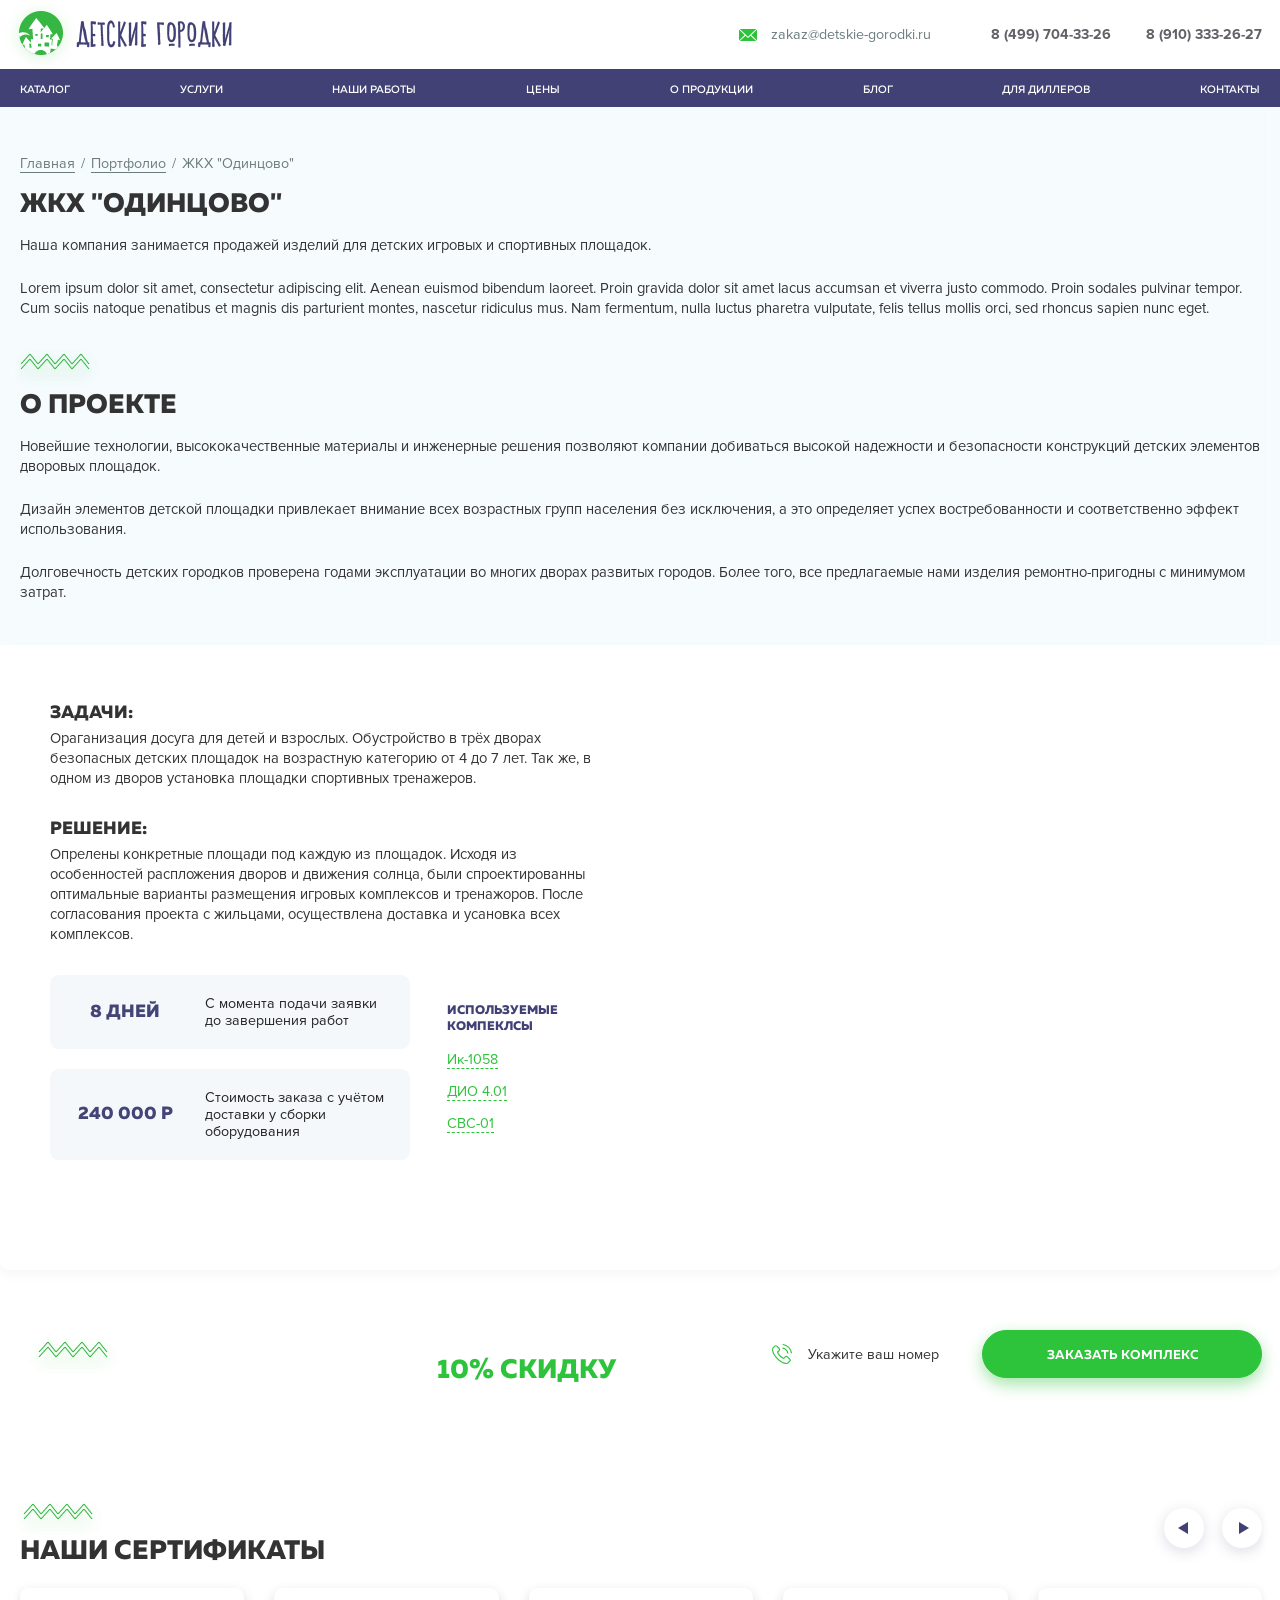
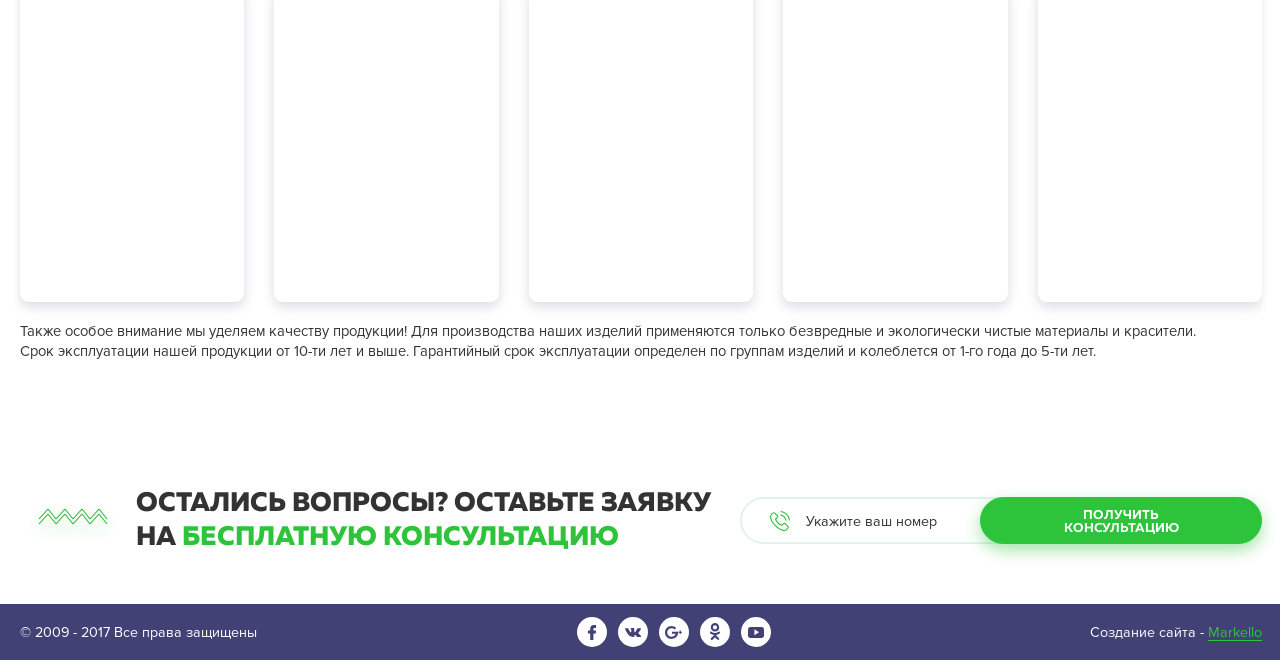
==== portfolio-inner.html @ d2858f0d "add portfolio-inner page" ====
<!doctype html>
<!--[if lt IE 7]>      <html class="no-js lt-ie9 lt-ie8 lt-ie7" lang="ru"> <![endif]-->
<!--[if IE 7]>         <html class="no-js lt-ie9 lt-ie8" lang="ru"> <![endif]-->
<!--[if IE 8]>         <html class="no-js lt-ie9" lang="ru"> <![endif]-->
<!--[if gt IE 8]><!--> <html class="no-js" lang="ru"> <!--<![endif]-->
    <head>
        <meta charset="utf-8">
		<title>Портфолио - ЖКХ "Одинцово"</title>
        <meta name="description" content="">
        <meta name="keywords" content="">
        <meta name="viewport" content="width=device-width, initial-scale=1">
        <link rel="stylesheet" href="css/normalize.min.css">
        <link rel="stylesheet" href="vendor/swiper/css/swiper.min.css">
        <link rel="stylesheet" href="vendor/lightgallery/css/lightgallery.min.css">
        <link rel="stylesheet" href="css/main.css">

		<link rel="shortcut icon" href="favicon.ico" type="image/x-icon" />
		<link rel="apple-touch-icon" href="apple-touch-icon.png" />
		<link rel="apple-touch-icon" sizes="57x57" href="apple-touch-icon-57x57.png" />
		<link rel="apple-touch-icon" sizes="72x72" href="apple-touch-icon-72x72.png" />
		<link rel="apple-touch-icon" sizes="76x76" href="apple-touch-icon-76x76.png" />
		<link rel="apple-touch-icon" sizes="114x114" href="apple-touch-icon-114x114.png" />
		<link rel="apple-touch-icon" sizes="120x120" href="apple-touch-icon-120x120.png" />
		<link rel="apple-touch-icon" sizes="144x144" href="apple-touch-icon-144x144.png" />
		<link rel="apple-touch-icon" sizes="152x152" href="apple-touch-icon-152x152.png" />
		<link rel="apple-touch-icon" sizes="180x180" href="apple-touch-icon-180x180.png" />
        <script src="vendor/modernizr-2.8.3-respond-1.4.2.min.js"></script>
    </head>
    <body>
        <!--[if lt IE 8]>
            <p class="browserupgrade">Вы используете <strong>устаревший</strong> браузер. Пожалуйста <a href="http://browsehappy.com/">обновите ваш браузер</a></p>
        <![endif]-->

		<header class="header">
			<div class="header__top">
				<div class="container">
					<div class="header__top_body">
						<a href="#" class="header__top_logo"><span><img src="images/logo.png" alt="" title=""></span></a>
						<a href="mailto:zakaz@detskie-gorodki.ru" class="header__top_mail"><i><svg xmlns="http://www.w3.org/2000/svg" width="18" height="12"><path d="M12.3 6L18 0.6 18 11.4 12.3 6ZM0.8 0L17.2 0 9 7.7 0.8 0ZM0 11.4L0 0.6 5.7 6 0 11.4ZM9 9L11.5 6.7 17.2 12 0.8 12 6.5 6.7 9 9Z" fill="rgb(45, 195, 59)"/></svg></i><span>zakaz@detskie-gorodki.ru</span></a>
						<div class="header__top_tels">
							<a href="tel:84997043326" class="header__top_tel"><span>8 (499) 704-33-26</span></a>
							<a href="tel:89103332627" class="header__top_tel"><span>8 (910) 333-26-27</span></a>
						</div>
					</div>
				</div>
			</div>
			<div class="header__bot">
				<div class="container header__bot_slider swiper-container">
					<nav class="header__bot_nav swiper-wrapper">
						<a href="#" class="swiper-slide"><span>Каталог</span></a>
						<a href="#" class="swiper-slide"><span>Услуги</span></a>
						<a href="#" class="swiper-slide"><span>Наши работы</span></a>
						<a href="#" class="swiper-slide"><span>Цены</span></a>
						<a href="#" class="swiper-slide"><span>О продукции</span></a>
						<a href="#" class="swiper-slide"><span>Блог</span></a>
						<a href="#" class="swiper-slide"><span>Для диллеров</span></a>
						<a href="#" class="swiper-slide"><span>Контакты</span></a>
					</nav>
					<div class="header__arr_prev"></div>
					<div class="header__arr_next"></div>
				</div>
			</div>
		</header>
        <section class="s_inner">
        	<div class="container">
        		<div class="s_inner__body">
					<div class="s_category__sub s_inner__main">
						<div class="g_breadcrumbs">
							<a href="#"><span>Главная</span></a>
							<small>/</small>
							<a href="#"><span>Портфолио</span></a>
							<small>/</small>
							<span>ЖКХ "Одинцово"</span>
						</div>
						<h1 class="g_title">ЖКХ "Одинцово"</h1>
						<div class="g_txt">
							<p>Наша компания занимается продажей изделий для детских игровых и спортивных площадок.</p>
							<p>Lorem ipsum dolor sit amet, consectetur adipiscing elit. Aenean euismod bibendum laoreet. Proin gravida dolor sit amet lacus accumsan et viverra justo commodo. Proin sodales pulvinar tempor. Cum sociis natoque penatibus et magnis dis parturient montes, nascetur ridiculus mus. Nam fermentum, nulla luctus pharetra vulputate, felis tellus mollis orci, sed rhoncus sapien nunc eget.</p>
							<img src="images/hr.png" style="margin-left: -18px; margin-bottom: -3px" alt="">
							<h2>О проекте</h2>
							<p>Новейшие технологии, высококачественные материалы и инженерные решения позволяют компании добиваться высокой надежности и безопасности конструкций детских элементов дворовых площадок.</p>
							<p>Дизайн элементов детской площадки привлекает внимание всех возрастных групп населения без исключения, а это определяет успех востребованности и соответственно эффект использования.</p>
							<p>Долговечность детских городков проверена годами эксплуатации во многих дворах развитых городов. Более того, все предлагаемые нами изделия ремонтно-пригодны с минимумом затрат.</p>
<!--
							<h3>Задача:</h3>
							<ol>
								<li>Lorem ipsum dolor sit amet, consectetur adipisicing elit. Corporis, ex. Illum numquam ea magni deleniti voluptatum tempore commodi dolor dolore!</li>
								<li>Lorem ipsum dolor sit amet.</li>
								<li>Lorem ipsum dolor sit amet, consectetur adipisicing elit. Iste quae, sit ipsa inventore animi officiis. Molestias natus laudantium officiis beatae esse, veritatis cumque reprehenderit, sed, recusandae voluptates fugiat eveniet aliquid qui unde ullam nam eaque, iste fugit velit molestiae sequi!</li>
								<li>Lorem ipsum dolor sit amet, consectetur adipisicing elit. Tempore obcaecati cupiditate quis repellendus aliquid illo, eum sed molestiae at earum neque tempora, nihil, officiis, doloribus similique esse consequuntur sapiente quasi!</li>
							</ol>
							<hr>
							<h3>Решение:</h3>
							<p>Lorem ipsum dolor sit amet, consectetur adipisicing elit. Dicta enim nihil officia ullam dolore. Blanditiis quibusdam, ipsa! Nemo molestiae quo deserunt quod, delectus necessitatibus soluta.</p>
							<p>Lorem ipsum dolor sit amet, consectetur adipisicing elit<a href="#"><span> Non ut blanditiis asperiores qu</span></a>ae quisquam explicabo commodi, consequatur, fuga nesciunt odit perspiciatis, eligendi velit! Tempore dolorem ea quibusdam pariatur, maxime eos.</p>
							<ol>
								<li>Lorem ipsum dolor sit amet, consectetur adipisicing elit. Corporis, ex. Illum numquam ea magni deleniti voluptatum tempore commodi dolor dolore!</li>
								<li>Lorem ipsum dolor sit amet, consectetur adipisicing elit. Corporis, ex. Illum numquam ea magni deleniti voluptatum tempore commodi dolor dolore!</li>
								<li>Lorem ipsum dolor sit amet.</li>
								<li>Lorem ipsum dolor sit amet, consectetur adipisicing elit. Tempore obcaecati cupiditate quis repellendus aliquid illo, eum sed molestiae at earum neque tempora, nihil, officiis, doloribus similique esse consequuntur sapiente quasi!</li>
							</ol>
-->
						</div>
					</div>
        		</div>
        	</div>
        </section>
		<div class="s_works__item swiper-slide">
			<div class="s_works__item_txt">
				<div class="g_txt">
					<div class="g_h4">Задачи:</div>
					<p>Ораганизация досуга для детей и взрослых. Обустройство в трёх дворах безопасных детских площадок на возрастную категорию от 4 до 7 лет. Так же, в одном из дворов установка площадки спортивных тренажеров.</p>
					<div class="g_h4">Решение:</div>
					<p>Опрелены конкретные площади под каждую из площадок. Исходя из особенностей распложения дворов и движения солнца, были спроектированны оптимальные варианты размещения игровых комплексов и тренажоров. После согласования проекта с жильцами, осуществлена доставка и усановка всех комплексов.</p>
				</div>
				<div class="s_works__info">
					<div class="s_works__info_col">
						<div class="s_works__info_item">
							<strong>8 дней</strong>
							<p>С момента подачи заявки до завершения работ</p>
						</div>
						<div class="s_works__info_item">
							<strong>240 000 р</strong>
							<p>Стоимость заказа с учётом доставки у сборки оборудования</p>
						</div>
					</div>
					<div class="s_works__info_col">
						<div class="g_h5">Используемые компеклсы</div>
						<a href="#"><span>Ик-1058</span></a>
						<a href="#"><span>ДИО 4.01</span></a>
						<a href="#"><span>CBC-01</span></a>
					</div>
				</div>
			</div>
			<div class="s_works__right">
				<div class="s_works__img swiper-container">
					<div class="s_works__img_slider swiper-wrapper">
						<div class="s_works__img_item swiper-slide" style="background-image: url('http://placehold.it/630x420/1875cc/fff')"></div>
						<div class="s_works__img_item swiper-slide" style="background-image: url('http://placehold.it/630x428/00ff00/fff')"></div>
						<div class="s_works__img_item swiper-slide" style="background-image: url('http://placehold.it/630x458/333/fff')"></div>
						<div class="s_works__img_item swiper-slide" style="background-image: url('http://placehold.it/630x413/00ff00/000')"></div>
						<div class="s_works__img_item swiper-slide" style="background-image: url('http://placehold.it/630x425/1875cc/fff')"></div>
					</div>
				</div>
				<div class="s_works__thumb swiper-container">
					<div class="s_works__thumb_slider swiper-wrapper">
						<div class="s_works__thumb_item swiper-slide" style="background-image: url('http://placehold.it/190x113/1875cc/fff')"></div>
						<div class="s_works__thumb_item swiper-slide" style="background-image: url('http://placehold.it/134x99/00ff00/fff')"></div>
						<div class="s_works__thumb_item swiper-slide" style="background-image: url('http://placehold.it/175x100/333/fff')"></div>
						<div class="s_works__thumb_item swiper-slide" style="background-image: url('http://placehold.it/167x105/00ff00/000')"></div>
						<div class="s_works__thumb_item swiper-slide" style="background-image: url('http://placehold.it/190x125/1875cc/fff')"></div>
					</div>
				</div>
			</div>
		</div>
		<section class="s_form" style="background-image: url('images/bg.jpg')">
			<div class="container">
				<div class="s_form__body">
					<i style="margin-left: -16px; margin-bottom: -5px; margin-right: 10px"><img src="images/hr.png" alt=""></i>
					<div class="s_form__txt">
						<h2 class="g_title">Закажите Игровой Комплес прямо сейчас и получите <span>10% скидку</span></h2>
					</div>
					<form action="/" class="s_form__form _validate">
						<input type="hidden" name="form" value="Закажите Игровой Комплес прямо сейчас и получите 10% скидку">
						<div class="g_input">
							<input type="text" name="phone">
							<small><i><svg xmlns="http://www.w3.org/2000/svg" width="21" height="20"><path d="M20.5 9.5C20.5 9.5 20.5 9.5 20.4 9.5 20.2 9.5 19.9 9.3 19.9 9 19.5 7 18.6 5.2 17.2 3.8 15.7 2.4 13.9 1.5 12 1.1 11.7 1.1 11.4 0.8 11.5 0.5 11.6 0.2 11.8 0 12.2 0 14.4 0.4 16.4 1.4 18 3 19.6 4.6 20.6 6.6 21 8.8 21 9.1 20.8 9.4 20.5 9.5ZM12 3.6C13.3 3.9 14.6 4.5 15.5 5.5 16.5 6.4 17.1 7.6 17.4 9 17.4 9.3 17.2 9.6 16.9 9.6 16.9 9.7 16.8 9.7 16.8 9.7 16.5 9.7 16.3 9.5 16.2 9.2 16 8.1 15.5 7.1 14.7 6.3 13.9 5.5 12.9 4.9 11.8 4.8 11.5 4.7 11.3 4.4 11.3 4.1 11.4 3.8 11.7 3.6 12 3.6ZM8.2 7.4C7.9 7.7 7.6 8 7.2 8.4 7.5 8.9 7.8 9.5 8.4 10.2 9.5 11.5 10.6 12.5 11.8 13.3 12 13.4 12.1 13.5 12.3 13.5 12.4 13.6 12.5 13.7 12.6 13.7L13.9 12.4C14.4 12 14.9 11.7 15.4 11.7 15.9 11.7 16.4 12 16.8 12.4L19.1 14.7C19.6 15.1 19.8 15.6 19.8 16.2 19.8 16.7 19.6 17.2 19.1 17.6 19 17.8 18.8 18 18.6 18.2 18.3 18.4 18.1 18.7 17.9 18.9 17.9 18.9 17.8 18.9 17.8 19 17.2 19.7 16.4 20 15.4 20 15.3 20 15.2 20 15.1 20 13.7 19.9 12.4 19.4 11.4 18.9 8.9 17.7 6.6 15.9 4.8 13.7 3.2 11.9 2.2 10.2 1.5 8.3 1.3 7.6 0.9 6.4 1 5.2 1.1 4.4 1.4 3.8 1.9 3.2L3.3 1.8C3.4 1.8 3.4 1.8 3.4 1.8 3.8 1.4 4.3 1.2 4.8 1.2 5.3 1.2 5.8 1.4 6.2 1.8 6.5 2 6.8 2.3 7 2.6 7.1 2.7 7.3 2.8 7.4 3L8.6 4.1C9.4 5 9.4 6.2 8.6 7 8.4 7.2 8.3 7.3 8.2 7.4ZM7.8 4.9L6.6 3.8C6.5 3.6 6.3 3.5 6.2 3.4 5.9 3.1 5.7 2.8 5.4 2.6 5.4 2.6 5.4 2.6 5.4 2.6 5.3 2.5 5.1 2.3 4.8 2.3 4.6 2.3 4.4 2.4 4.2 2.6L2.7 4C2.4 4.4 2.2 4.8 2.1 5.3 2.1 6.1 2.2 6.9 2.6 7.9 3.2 9.7 4.2 11.3 5.7 13 7.4 15.1 9.5 16.7 11.9 17.9 12.8 18.3 13.9 18.8 15.2 18.9 15.3 18.9 15.3 18.9 15.4 18.9 16.1 18.9 16.6 18.6 17 18.2 17.3 17.9 17.5 17.6 17.8 17.3 18 17.2 18.2 17 18.3 16.8 18.8 16.4 18.8 15.9 18.3 15.5L16 13.2C16 13.2 16 13.2 16 13.2 15.8 13 15.6 12.9 15.4 12.9 15.1 12.9 14.9 13 14.7 13.2L13.3 14.6C13.2 14.7 13 14.9 12.6 14.9 12.5 14.9 12.4 14.9 12.2 14.8 12.2 14.8 12.2 14.8 12.2 14.8 12 14.7 11.9 14.6 11.8 14.6 11.6 14.5 11.4 14.4 11.2 14.3 9.9 13.4 8.6 12.3 7.5 10.9L7.5 10.9C6.8 10.1 6.4 9.4 6.1 8.6 6.1 8.6 6.1 8.6 6.1 8.6 6 8.4 5.9 8 6.3 7.6 6.3 7.6 6.3 7.6 6.3 7.6 6.7 7.3 7 7 7.4 6.6 7.5 6.5 7.6 6.4 7.8 6.2 8.2 5.8 8.2 5.4 7.8 4.9Z" fill="rgb(45, 195, 59)"/></svg></i><span>Укажите ваш номер</span></small>
						</div>
						<button type="submit"><span class="g_btn"><span>Заказать комплекс</span></span></button>
					</form>
				</div>
			</div>
		</section>
		<section class="s_cert _white">
			<div class="container">
				<div class="s_cert__slider_wrp swiper-container">
					<div class="s_cert__head">
						<h2 class="g_title"><img src="images/hr.png" style="margin-left: -15px; display: block; margin-bottom: -10px" alt=""><b>Наши сертификаты</b></h2>
						<div class="g_arr">
							<div class="g_arr__prev"></div>
							<div class="g_arr__next"></div>
						</div>
					</div>
					<div class="s_cert__slider swiper-wrapper">
						<div class="s_cert__item swiper-slide" data-src="http://placehold.it/1285x1378/2dc33b/fff">
							<div class="s_cert__item_img" style="background-image: url('http://placehold.it/285x378/414175/fff')"></div>
						</div>
						<div class="s_cert__item swiper-slide" data-src="http://placehold.it/1285x1378/2dc33b/fff">
							<div class="s_cert__item_img" style="background-image: url('http://placehold.it/285x378/7171ca/fff')"></div>
						</div>
						<div class="s_cert__item swiper-slide" data-src="http://placehold.it/1285x1378/2dc33b/fff">
							<div class="s_cert__item_img" style="background-image: url('http://placehold.it/285x378/7171ca/fff')"></div>
						</div>
						<div class="s_cert__item swiper-slide" data-src="http://placehold.it/1285x1378/2dc33b/fff">
							<div class="s_cert__item_img" style="background-image: url('http://placehold.it/285x378/2dc33b/fff')"></div>
						</div>
						<div class="s_cert__item swiper-slide" data-src="http://placehold.it/1285x1378/2dc33b/fff">
							<div class="s_cert__item_img" style="background-image: url('http://placehold.it/285x378/414175/fff')"></div>
						</div>
						<div class="s_cert__item swiper-slide" data-src="http://placehold.it/1285x1378/2dc33b/fff">
							<div class="s_cert__item_img" style="background-image: url('http://placehold.it/285x378/2dc33b/fff')"></div>
						</div>
						<div class="s_cert__item swiper-slide" data-src="http://placehold.it/1285x1378/2dc33b/fff">
							<div class="s_cert__item_img" style="background-image: url('http://placehold.it/285x378/2dc33b/fff')"></div>
						</div>
					</div>
					<div class="g_txt">
						<p>Также особое внимание мы уделяем качеству продукции! Для производства наших изделий применяются только безвредные и экологически чистые материалы и красители. <br>Срок эксплуатации нашей продукции от 10-ти лет и выше. Гарантийный срок эксплуатации определен по группам изделий и колеблется от 1-го года до 5-ти лет.</p>
					</div>
				</div>
			</div>
		</section>
        <section class="s_form _white">
        	<div class="container">
        		<div class="s_form__body">
					<i style="margin-left: -16px; margin-bottom: -5px; margin-right: 10px"><img src="images/hr.png" alt=""></i>
        			<div class="s_form__txt">
						<h2 class="g_title">Остались вопросы? Оставьте заявку на <span>бесплатную консультацию</span></h2>
        			</div>
        			<form action="/" class="s_form__form _validate">
						<input type="hidden" name="form" value="Остались вопросы? Оставьте заявку на бесплатную консультацию">
						<div class="g_input">
							<input type="text" name="phone">
							<small><i><svg xmlns="http://www.w3.org/2000/svg" width="21" height="20"><path d="M20.5 9.5C20.5 9.5 20.5 9.5 20.4 9.5 20.2 9.5 19.9 9.3 19.9 9 19.5 7 18.6 5.2 17.2 3.8 15.7 2.4 13.9 1.5 12 1.1 11.7 1.1 11.4 0.8 11.5 0.5 11.6 0.2 11.8 0 12.2 0 14.4 0.4 16.4 1.4 18 3 19.6 4.6 20.6 6.6 21 8.8 21 9.1 20.8 9.4 20.5 9.5ZM12 3.6C13.3 3.9 14.6 4.5 15.5 5.5 16.5 6.4 17.1 7.6 17.4 9 17.4 9.3 17.2 9.6 16.9 9.6 16.9 9.7 16.8 9.7 16.8 9.7 16.5 9.7 16.3 9.5 16.2 9.2 16 8.1 15.5 7.1 14.7 6.3 13.9 5.5 12.9 4.9 11.8 4.8 11.5 4.7 11.3 4.4 11.3 4.1 11.4 3.8 11.7 3.6 12 3.6ZM8.2 7.4C7.9 7.7 7.6 8 7.2 8.4 7.5 8.9 7.8 9.5 8.4 10.2 9.5 11.5 10.6 12.5 11.8 13.3 12 13.4 12.1 13.5 12.3 13.5 12.4 13.6 12.5 13.7 12.6 13.7L13.9 12.4C14.4 12 14.9 11.7 15.4 11.7 15.9 11.7 16.4 12 16.8 12.4L19.1 14.7C19.6 15.1 19.8 15.6 19.8 16.2 19.8 16.7 19.6 17.2 19.1 17.6 19 17.8 18.8 18 18.6 18.2 18.3 18.4 18.1 18.7 17.9 18.9 17.9 18.9 17.8 18.9 17.8 19 17.2 19.7 16.4 20 15.4 20 15.3 20 15.2 20 15.1 20 13.7 19.9 12.4 19.4 11.4 18.9 8.9 17.7 6.6 15.9 4.8 13.7 3.2 11.9 2.2 10.2 1.5 8.3 1.3 7.6 0.9 6.4 1 5.2 1.1 4.4 1.4 3.8 1.9 3.2L3.3 1.8C3.4 1.8 3.4 1.8 3.4 1.8 3.8 1.4 4.3 1.2 4.8 1.2 5.3 1.2 5.8 1.4 6.2 1.8 6.5 2 6.8 2.3 7 2.6 7.1 2.7 7.3 2.8 7.4 3L8.6 4.1C9.4 5 9.4 6.2 8.6 7 8.4 7.2 8.3 7.3 8.2 7.4ZM7.8 4.9L6.6 3.8C6.5 3.6 6.3 3.5 6.2 3.4 5.9 3.1 5.7 2.8 5.4 2.6 5.4 2.6 5.4 2.6 5.4 2.6 5.3 2.5 5.1 2.3 4.8 2.3 4.6 2.3 4.4 2.4 4.2 2.6L2.7 4C2.4 4.4 2.2 4.8 2.1 5.3 2.1 6.1 2.2 6.9 2.6 7.9 3.2 9.7 4.2 11.3 5.7 13 7.4 15.1 9.5 16.7 11.9 17.9 12.8 18.3 13.9 18.8 15.2 18.9 15.3 18.9 15.3 18.9 15.4 18.9 16.1 18.9 16.6 18.6 17 18.2 17.3 17.9 17.5 17.6 17.8 17.3 18 17.2 18.2 17 18.3 16.8 18.8 16.4 18.8 15.9 18.3 15.5L16 13.2C16 13.2 16 13.2 16 13.2 15.8 13 15.6 12.9 15.4 12.9 15.1 12.9 14.9 13 14.7 13.2L13.3 14.6C13.2 14.7 13 14.9 12.6 14.9 12.5 14.9 12.4 14.9 12.2 14.8 12.2 14.8 12.2 14.8 12.2 14.8 12 14.7 11.9 14.6 11.8 14.6 11.6 14.5 11.4 14.4 11.2 14.3 9.9 13.4 8.6 12.3 7.5 10.9L7.5 10.9C6.8 10.1 6.4 9.4 6.1 8.6 6.1 8.6 6.1 8.6 6.1 8.6 6 8.4 5.9 8 6.3 7.6 6.3 7.6 6.3 7.6 6.3 7.6 6.7 7.3 7 7 7.4 6.6 7.5 6.5 7.6 6.4 7.8 6.2 8.2 5.8 8.2 5.4 7.8 4.9Z" fill="rgb(45, 195, 59)"/></svg></i><span>Укажите ваш номер</span></small>
						</div>
						<button type="submit"><span class="g_btn"><span>получить консультацию</span></span></button>
        			</form>
        		</div>
        	</div>
        </section>
		<footer class="footer">
			<div class="container">
				<div class="footer__body">
					<p>© 2009 - 2017 Все права защищены</p>
					<div class="footer__social">
						<a href="#" target="_blank"><span><svg xmlns="http://www.w3.org/2000/svg" width="8" height="15"><path d="M7.7 0L5.8 0C3.6 0 2.2 1.4 2.2 3.7L2.2 5.4 0.3 5.4C0.1 5.4 0 5.5 0 5.7L0 8.2C0 8.3 0.1 8.5 0.3 8.5L2.2 8.5 2.2 14.7C2.2 14.9 2.4 15 2.5 15L5.1 15C5.2 15 5.4 14.9 5.4 14.7L5.4 8.5 7.6 8.5C7.8 8.5 7.9 8.3 7.9 8.2L7.9 5.7C7.9 5.6 7.9 5.5 7.8 5.5 7.8 5.4 7.7 5.4 7.6 5.4L5.4 5.4 5.4 4C5.4 3.3 5.5 2.9 6.4 2.9L7.7 2.9C7.9 2.9 8 2.8 8 2.6L8 0.3C8 0.1 7.9 0 7.7 0Z" fill="rgb(65, 65, 117)"/></svg></span></a>
						<a href="#" target="_blank"><span><svg xmlns="http://www.w3.org/2000/svg" width="16" height="9"><path d="M15.3 7.3C14.9 6.7 14.3 6.2 13.8 5.7 13.3 5.3 13.3 5 13.6 4.5 14.1 3.9 14.5 3.3 14.9 2.7 15.3 2.2 15.7 1.6 15.9 1 16.1 0.6 16 0.4 15.5 0.3 15.5 0.3 15.4 0.3 15.3 0.3L12.8 0.3C12.5 0.3 12.3 0.4 12.2 0.7 12 1.1 11.9 1.5 11.7 1.8 11.3 2.6 10.8 3.4 10.2 4.1 10.1 4.2 9.9 4.4 9.7 4.3 9.4 4.2 9.3 3.8 9.3 3.6L9.3 0.7C9.3 0.3 9.2 0.1 8.8 0L6.1 0C5.8 0 5.6 0.1 5.4 0.4 5.3 0.5 5.3 0.6 5.5 0.6 5.9 0.7 6.2 1 6.2 1.4 6.3 2.1 6.3 2.8 6.3 3.5 6.3 3.7 6.2 3.9 6.1 4.1 6 4.4 5.8 4.5 5.5 4.3 5.3 4.1 5.1 3.9 4.9 3.6 4.3 2.7 3.8 1.8 3.4 0.8 3.3 0.5 3.1 0.3 2.8 0.3 2 0.3 1.2 0.3 0.5 0.3 0 0.3-0.1 0.5 0.1 1 0.9 2.8 1.8 4.6 3 6.2 3.7 7 4.4 7.8 5.3 8.3 6.3 8.9 7.4 9 8.6 9 9.2 9 9.3 8.8 9.4 8.3 9.4 7.9 9.4 7.5 9.6 7.2 9.8 6.9 10.1 6.8 10.4 7 10.5 7.1 10.7 7.2 10.8 7.4 11.1 7.7 11.4 8.1 11.7 8.4 12.1 8.8 12.6 9 13.2 9L15.5 9C15.9 9 16.1 8.5 15.9 8.1 15.7 7.8 15.5 7.5 15.3 7.3Z" fill="rgb(65, 65, 117)"/></svg></span></a>
						<a href="#" target="_blank"><span><svg xmlns="http://www.w3.org/2000/svg" width="17" height="13"><path d="M15.8 6.8L15.8 8.1 14.7 8.1 14.7 6.8 13.4 6.8 13.4 5.8 14.7 5.8 14.7 4.5 15.8 4.5 15.8 5.8 17 5.8 17 6.8 15.8 6.8ZM6.5 13C2.9 13 0 10.1 0 6.5 0 2.9 2.9 0 6.5 0 8.3 0 9.9 0.7 11.1 1.9L9.6 3.5C8.8 2.7 7.7 2.2 6.5 2.2 4.1 2.2 2.2 4.1 2.2 6.5 2.2 8.9 4.1 10.8 6.5 10.8 8.5 10.8 10.1 9.6 10.7 7.8L7 7.8 7 5.8 13 5.8 13 5.8 13 7.8C12.4 10.8 9.7 13 6.5 13Z" fill="rgb(65, 65, 117)"/></svg></span></a>
						<a href="#" target="_blank"><span><svg xmlns="http://www.w3.org/2000/svg" width="10" height="17"><path d="M9.7 10.3C9.2 10.8 8.6 11.2 7.9 11.5 7.3 11.8 6.5 11.9 5.8 12 5.9 12.1 6 12.1 6.1 12.2 7 13.2 8 14.2 8.9 15.2 9.3 15.5 9.3 15.9 9.2 16.3 9 16.7 8.5 17 8.1 17 7.8 17 7.6 16.8 7.4 16.6 6.7 15.9 6 15.2 5.2 14.4 5 14.2 4.9 14.2 4.8 14.4 4 15.2 3.3 15.9 2.5 16.7 2.2 17 1.8 17.1 1.4 16.9 1 16.7 0.8 16.3 0.8 15.8 0.8 15.5 0.9 15.3 1.1 15.1 2.1 14.1 3 13.2 4 12.2 4 12.1 4.1 12.1 4.2 12 2.9 11.8 1.7 11.5 0.7 10.7 0.6 10.6 0.5 10.5 0.4 10.4 -0.1 10-0.1 9.5 0.2 9 0.5 8.6 1 8.4 1.5 8.7 1.6 8.7 1.7 8.8 1.8 8.9 3.7 10.2 6.2 10.2 8.1 8.9 8.3 8.8 8.5 8.7 8.7 8.6 9.2 8.5 9.6 8.6 9.8 9 10.1 9.5 10.1 9.9 9.7 10.3ZM5 8.6C2.7 8.6 0.8 6.6 0.8 4.3 0.8 1.9 2.7 0 5 0 7.3 0 9.2 2 9.2 4.4 9.2 6.7 7.3 8.6 5 8.6ZM5 2.2C3.8 2.2 2.9 3.1 2.9 4.3 2.9 5.5 3.9 6.4 5 6.4 6.2 6.4 7.1 5.5 7.1 4.3 7.1 3.1 6.1 2.2 5 2.2Z" fill="rgb(65, 65, 117)"/></svg></span></a>
						<a href="#" target="_blank"><span><svg xmlns="http://www.w3.org/2000/svg" width="16" height="11"><path d="M16 2.4C16 1.1 14.9 0 13.6 0L2.4 0C1.1 0 0 1.1 0 2.4L0 8.7C0 9.9 1.1 11 2.4 11L13.6 11C14.9 11 16 9.9 16 8.7L16 2.4ZM6.4 8.2L6.4 2.2 11 5.2 6.4 8.2Z" fill="rgb(65, 65, 117)"/></svg></span></a>
					</div>
					<p>Создание сайта - <a href="#" target="_blank"><span>Markello</span></a></p>
				</div>
			</div>
		</footer>

		<!--hidden-->
		<div class="overlay">
			<div class="popup popup_delivery">
				<div class="popup__close _close_pop"><span>&times;</span></div>
				<div class="g_txt">
					<h2 class="g_title">Условия доставки</h2>
					<p>После оформления заказа, в течение 5 минут, вам перезвонит менеджер для согласования всех нюансов и подтверждения заказа. Режим работы: <strong>Пн.-Вс. 09:00—18:00</strong>.</p>
					<ul class="_check">
						<li>Оплата наличными</li>
						<li>Оплата через банк</li>
						<li>Безналичный платеж без НДС</li>
						<li>Электронные деньги</li>
					</ul>
					<hr>
					<ul>
						<li>Доставка товаров в наличии на складе от 13-15 рабочих дней, отсутствующих на складе – 22 дней</li>
						<li>Доставка осуществляется «до двери», нет никаких дополнительных сборов (например, «за подъём на этаж»).</li>
						<li>Крупногабаритные товары весом более 30кг или размером более 120x80x60см в разобранном состоянии доставляются только до подъезда. Выгрузку из машины и подъем получатель осуществляет своими силами.</li>
						<li>Доставка осуществляется по будням c 09.00 до 18.00. Менеджер службы доставки предупредит вас заблаговременно.</li>
						<li>Товар поставляется в заводской упаковке. Лицо, доставляющее товар, не осуществляет сборку, установку, монтаж товара. Сборка и установка осуществляется своими силами.</li>
					</ul>
					<hr>
					<div class="popup_delivery__btns">
						<a href="#" class="popup_delivery__btns_more"><span>Читайте так же:</span></a>
						<a href="#" class="g_outline"><svg xmlns="http://www.w3.org/2000/svg" width="32" height="22"><path d="M29.9 16.8L27 16.8 27 20.4C27 21.3 26.3 22 25.4 22L1.6 22C0.7 22 0 21.3 0 20.4L0 6.8C0 5.9 0.7 5.2 1.6 5.2L5 5.2 5 2.1C5 1 6 0 7.1 0L29.9 0C31 0 32 1 32 2.1L32 14.6C32 15.8 31 16.8 29.9 16.8ZM25.4 20.4L25.4 17.6C23.9 17.7 22.8 18.9 22.6 20.4L25.4 20.4ZM1.6 20.4L4.4 20.4C4.2 18.9 3 17.7 1.6 17.5L1.6 20.4ZM1.6 6.8L1.6 9.6C3 9.5 4.2 8.3 4.4 6.8L1.6 6.8ZM1.6 11.2L1.6 16C3.9 16.2 5.8 18.1 5.9 20.4L21 20.4C21.2 18.1 23.1 16.2 25.4 16L25.4 11.3C23.1 11.1 21.2 9.2 21 6.8L6 6.8C5.8 9.2 3.9 11.1 1.6 11.2ZM25.4 9.7L25.4 6.8 22.6 6.8C22.8 8.3 23.9 9.5 25.4 9.7ZM30.4 2.1C30.4 1.8 30.2 1.6 29.9 1.6L7.1 1.6C6.8 1.6 6.6 1.8 6.6 2.1L6.6 5.2 25.4 5.2C26.3 5.2 27 5.9 27 6.8L27 15.2 29.9 15.2C30.2 15.2 30.4 14.9 30.4 14.6L30.4 2.1ZM22.3 13.6C22.3 14 21.9 14.4 21.5 14.4L18.5 14.4C18.1 14.4 17.7 14 17.7 13.6 17.7 13.2 18.1 12.8 18.5 12.8L21.5 12.8C21.9 12.8 22.3 13.2 22.3 13.6ZM12.8 12.8L14.2 12.8C15.4 12.8 16.4 13.8 16.4 15.1 16.4 16.3 15.5 17.3 14.3 17.4L14.3 18C14.3 18.4 13.9 18.8 13.5 18.8 13.1 18.8 12.7 18.4 12.7 18L12.7 17.4 11.8 17.4C11.3 17.4 11 17 11 16.6 11 16.1 11.3 15.8 11.8 15.8L14.2 15.8C14.5 15.8 14.8 15.5 14.8 15.1 14.8 14.7 14.5 14.4 14.2 14.4L12.8 14.4C11.6 14.4 10.6 13.4 10.6 12.1 10.6 10.9 11.5 9.9 12.7 9.9L12.7 9.2C12.7 8.8 13.1 8.5 13.5 8.5 13.9 8.5 14.3 8.8 14.3 9.2L14.3 9.9 15.2 9.9C15.6 9.9 16 10.2 16 10.7 16 11.1 15.6 11.4 15.2 11.4L12.8 11.4C12.4 11.4 12.1 11.8 12.1 12.1 12.1 12.5 12.4 12.8 12.8 12.8ZM8.3 14.4L5.3 14.4C4.9 14.4 4.5 14 4.5 13.6 4.5 13.2 4.9 12.8 5.3 12.8L8.3 12.8C8.8 12.8 9.1 13.2 9.1 13.6 9.1 14 8.8 14.4 8.3 14.4Z" fill="rgb(45, 195, 59)"/></svg><span>Гарантия возврата</span></a>
					</div>
				</div>
			</div>
			<div class="popup popup_order">
				<div class="popup__close _close_pop"><span>&times;</span></div>
				<div class="g_txt">
					<h2 class="g_title">Товар: ИК - 1075</h2>
					<p>Мы перезвоним вам через 5 минут для уточнения деталей заказа</p>
				</div>
				<form action="/" class="popup_order__form _validate">
					<input type="hidden" name="form" value="Товар: ИК - 1075">
					<div class="g_input">
						<input type="text" name="phone">
						<small><i><svg xmlns="http://www.w3.org/2000/svg" width="21" height="20"><path d="M20.5 9.5C20.5 9.5 20.5 9.5 20.4 9.5 20.2 9.5 19.9 9.3 19.9 9 19.5 7 18.6 5.2 17.2 3.8 15.7 2.4 13.9 1.5 12 1.1 11.7 1.1 11.4 0.8 11.5 0.5 11.6 0.2 11.8 0 12.2 0 14.4 0.4 16.4 1.4 18 3 19.6 4.6 20.6 6.6 21 8.8 21 9.1 20.8 9.4 20.5 9.5ZM12 3.6C13.3 3.9 14.6 4.5 15.5 5.5 16.5 6.4 17.1 7.6 17.4 9 17.4 9.3 17.2 9.6 16.9 9.6 16.9 9.7 16.8 9.7 16.8 9.7 16.5 9.7 16.3 9.5 16.2 9.2 16 8.1 15.5 7.1 14.7 6.3 13.9 5.5 12.9 4.9 11.8 4.8 11.5 4.7 11.3 4.4 11.3 4.1 11.4 3.8 11.7 3.6 12 3.6ZM8.2 7.4C7.9 7.7 7.6 8 7.2 8.4 7.5 8.9 7.8 9.5 8.4 10.2 9.5 11.5 10.6 12.5 11.8 13.3 12 13.4 12.1 13.5 12.3 13.5 12.4 13.6 12.5 13.7 12.6 13.7L13.9 12.4C14.4 12 14.9 11.7 15.4 11.7 15.9 11.7 16.4 12 16.8 12.4L19.1 14.7C19.6 15.1 19.8 15.6 19.8 16.2 19.8 16.7 19.6 17.2 19.1 17.6 19 17.8 18.8 18 18.6 18.2 18.3 18.4 18.1 18.7 17.9 18.9 17.9 18.9 17.8 18.9 17.8 19 17.2 19.7 16.4 20 15.4 20 15.3 20 15.2 20 15.1 20 13.7 19.9 12.4 19.4 11.4 18.9 8.9 17.7 6.6 15.9 4.8 13.7 3.2 11.9 2.2 10.2 1.5 8.3 1.3 7.6 0.9 6.4 1 5.2 1.1 4.4 1.4 3.8 1.9 3.2L3.3 1.8C3.4 1.8 3.4 1.8 3.4 1.8 3.8 1.4 4.3 1.2 4.8 1.2 5.3 1.2 5.8 1.4 6.2 1.8 6.5 2 6.8 2.3 7 2.6 7.1 2.7 7.3 2.8 7.4 3L8.6 4.1C9.4 5 9.4 6.2 8.6 7 8.4 7.2 8.3 7.3 8.2 7.4ZM7.8 4.9L6.6 3.8C6.5 3.6 6.3 3.5 6.2 3.4 5.9 3.1 5.7 2.8 5.4 2.6 5.4 2.6 5.4 2.6 5.4 2.6 5.3 2.5 5.1 2.3 4.8 2.3 4.6 2.3 4.4 2.4 4.2 2.6L2.7 4C2.4 4.4 2.2 4.8 2.1 5.3 2.1 6.1 2.2 6.9 2.6 7.9 3.2 9.7 4.2 11.3 5.7 13 7.4 15.1 9.5 16.7 11.9 17.9 12.8 18.3 13.9 18.8 15.2 18.9 15.3 18.9 15.3 18.9 15.4 18.9 16.1 18.9 16.6 18.6 17 18.2 17.3 17.9 17.5 17.6 17.8 17.3 18 17.2 18.2 17 18.3 16.8 18.8 16.4 18.8 15.9 18.3 15.5L16 13.2C16 13.2 16 13.2 16 13.2 15.8 13 15.6 12.9 15.4 12.9 15.1 12.9 14.9 13 14.7 13.2L13.3 14.6C13.2 14.7 13 14.9 12.6 14.9 12.5 14.9 12.4 14.9 12.2 14.8 12.2 14.8 12.2 14.8 12.2 14.8 12 14.7 11.9 14.6 11.8 14.6 11.6 14.5 11.4 14.4 11.2 14.3 9.9 13.4 8.6 12.3 7.5 10.9L7.5 10.9C6.8 10.1 6.4 9.4 6.1 8.6 6.1 8.6 6.1 8.6 6.1 8.6 6 8.4 5.9 8 6.3 7.6 6.3 7.6 6.3 7.6 6.3 7.6 6.7 7.3 7 7 7.4 6.6 7.5 6.5 7.6 6.4 7.8 6.2 8.2 5.8 8.2 5.4 7.8 4.9Z" fill="rgb(45, 195, 59)"/></svg></i><span>Укажите ваш номер</span></small>
					</div>
					<button type="submit"><span class="g_btn"><span>Заказать товар</span></span></button>
				</form>
			</div>
			<div class="popup popup_thnx">
				<div class="popup__close _close_pop"><span>&times;</span></div>
				<div class="g_txt">
					<h2 class="g_title">Спасибо за заявку!</h2>
					<h6>Наш менеджер скоро свяжется с Вами!</h6>
				</div>
			</div>
		</div>
		<svg xmlns="http://www.w3.org/2000/svg" xmlns:xlink="http://www.w3.org/1999/xlink" class="svg_filters">
			<defs>
				<filter filterUnits="userSpaceOnUse" id="Filter_0" x="0px" y="0px">
					<feOffset in="SourceAlpha" dx="0" dy="8" />
					<feGaussianBlur result="blurOut" stdDeviation="4" />
					<feFlood flood-color="rgb(65, 65, 117)" result="floodOut" />
					<feComposite operator="atop" in="floodOut" in2="blurOut" />
					<feComponentTransfer><feFuncA type="linear" slope="0.3"/></feComponentTransfer>
					<feMerge>
						<feMergeNode/>
						<feMergeNode in="SourceGraphic"/>
					</feMerge>
				</filter>
				<clipPath id="clip_pop"><circle cx="0" cy="0" r="0"></circle></clipPath>
			</defs>
		</svg>

        <script src="https://cdnjs.cloudflare.com/ajax/libs/jquery/3.1.1/jquery.min.js"></script>
        <script>window.jQuery || document.write('<script src="vendor/jquery-3.1.1.min"><\/script>')</script>
        <script src="vendor/jquery.validate.min.js"></script>
        <script src="vendor/swiper/js/swiper.min.js"></script>
        <script src="vendor/anime.min.js"></script>
        <script src="vendor/sticky.min.js"></script>
        <script src="vendor/lightgallery/js/lightgallery.min.js"></script>
        <script src="js/main.js"></script>
<!--		<script src="_trg.js"></script>-->
    </body>
</html>
---- vendor/lightgallery/css/lightgallery.min.css ----
/*! lightgallery - v1.6.0 - 2017-08-08
* http://sachinchoolur.github.io/lightGallery/
* Copyright (c) 2017 Sachin N; Licensed GPLv3 */@font-face{font-family:lg;src:url(../fonts/lg.eot?n1z373);src:url(../fonts/lg.eot?#iefixn1z373) format("embedded-opentype"),url(../fonts/lg.woff?n1z373) format("woff"),url(../fonts/lg.ttf?n1z373) format("truetype"),url(../fonts/lg.svg?n1z373#lg) format("svg");font-weight:400;font-style:normal}.lg-icon{font-family:lg;speak:none;font-style:normal;font-weight:400;font-variant:normal;text-transform:none;line-height:1;-webkit-font-smoothing:antialiased;-moz-osx-font-smoothing:grayscale}.lg-actions .lg-next,.lg-actions .lg-prev{background-color:rgba(0,0,0,.45);border-radius:.3rem;color:#fff;cursor:pointer;display:block;font-size:22px;margin-top:-10px;padding:8px 10px 9px;position:absolute;top:50%;z-index:1080;border:none;outline:0}.lg-actions .lg-next.disabled,.lg-actions .lg-prev.disabled{pointer-events:none;opacity:.5}.lg-actions .lg-next:hover,.lg-actions .lg-prev:hover{color:#0f0}.lg-actions .lg-next{right:20px}.lg-actions .lg-next:before{content:"\e095"}.lg-actions .lg-prev{left:20px}.lg-actions .lg-prev:after{content:"\e094"}@-webkit-keyframes lg-right-end{0%,100%{left:0}50%{left:-30px}}@keyframes lg-right-end{0%,100%{left:0}50%{left:-30px}}@-webkit-keyframes lg-left-end{0%,100%{left:0}50%{left:30px}}@keyframes lg-left-end{0%,100%{left:0}50%{left:30px}}.lg-outer.lg-right-end .lg-object{-webkit-animation:lg-right-end .3s;animation:lg-right-end .3s;position:relative}.lg-outer.lg-left-end .lg-object{-webkit-animation:lg-left-end .3s;animation:lg-left-end .3s;position:relative}.lg-toolbar{z-index:1082;left:0;position:absolute;top:0;width:100%;background-color:rgba(0,0,0,.8)}.lg-toolbar .lg-icon{color:#fff;cursor:pointer;float:right;font-size:24px;height:47px;line-height:27px;padding:10px 0;text-align:center;width:50px;text-decoration:none!important;outline:0;-webkit-transition:color .2s linear;-o-transition:color .2s linear;transition:color .2s linear}.lg-toolbar .lg-icon:hover{color:#0f0}.lg-toolbar .lg-close:hover{color:red}.lg-toolbar .lg-close:after{content:"\e070"}.lg-toolbar .lg-download:after{content:"\e0f2"}.lg-sub-html{background-color:rgba(0,0,0,.45);bottom:0;color:#EEE;font-size:16px;left:0;padding:10px 40px;position:fixed;right:0;text-align:center;z-index:1080}.lg-sub-html h4{margin:0;font-size:13px;font-weight:700}.lg-sub-html p{font-size:12px;margin:5px 0 0}#lg-counter{color:#fff;display:inline-block;font-size:16px;padding-left:20px;padding-top:12px;vertical-align:middle}.lg-next,.lg-prev,.lg-toolbar{opacity:1;-webkit-transition:opacity .35s cubic-bezier(0,0,.25,1) 0s,color .2s linear,-webkit-transform .35s cubic-bezier(0,0,.25,1) 0s;-o-transition:transform .35s cubic-bezier(0,0,.25,1) 0s,opacity .35s cubic-bezier(0,0,.25,1) 0s,color .2s linear;transition:opacity .35s cubic-bezier(0,0,.25,1) 0s,color .2s linear,-webkit-transform .35s cubic-bezier(0,0,.25,1) 0s;transition:transform .35s cubic-bezier(0,0,.25,1) 0s,opacity .35s cubic-bezier(0,0,.25,1) 0s,color .2s linear;transition:transform .35s cubic-bezier(0,0,.25,1) 0s,opacity .35s cubic-bezier(0,0,.25,1) 0s,color .2s linear,-webkit-transform .35s cubic-bezier(0,0,.25,1) 0s}.lg-hide-items .lg-prev{opacity:0;-webkit-transform:translate3d(-10px,0,0);transform:translate3d(-10px,0,0)}.lg-hide-items .lg-next{opacity:0;-webkit-transform:translate3d(10px,0,0);transform:translate3d(10px,0,0)}.lg-hide-items .lg-toolbar{opacity:0;-webkit-transform:translate3d(0,-10px,0);transform:translate3d(0,-10px,0)}body:not(.lg-from-hash) .lg-outer.lg-start-zoom .lg-object{-webkit-transform:scale3d(.5,.5,.5);transform:scale3d(.5,.5,.5);opacity:0;-webkit-transition:opacity 250ms cubic-bezier(0,0,.25,1),-webkit-transform 250ms cubic-bezier(0,0,.25,1) 0s!important;-o-transition:transform 250ms cubic-bezier(0,0,.25,1) 0s,opacity 250ms cubic-bezier(0,0,.25,1)!important;transition:opacity 250ms cubic-bezier(0,0,.25,1),-webkit-transform 250ms cubic-bezier(0,0,.25,1) 0s!important;transition:transform 250ms cubic-bezier(0,0,.25,1) 0s,opacity 250ms cubic-bezier(0,0,.25,1)!important;transition:transform 250ms cubic-bezier(0,0,.25,1) 0s,opacity 250ms cubic-bezier(0,0,.25,1),-webkit-transform 250ms cubic-bezier(0,0,.25,1) 0s!important;-webkit-transform-origin:50% 50%;-ms-transform-origin:50% 50%;transform-origin:50% 50%}body:not(.lg-from-hash) .lg-outer.lg-start-zoom .lg-item.lg-complete .lg-object{-webkit-transform:scale3d(1,1,1);transform:scale3d(1,1,1);opacity:1}.lg-outer .lg-thumb-outer{background-color:#0D0A0A;bottom:0;position:absolute;width:100%;z-index:1080;max-height:350px;-webkit-transform:translate3d(0,100%,0);transform:translate3d(0,100%,0);-webkit-transition:-webkit-transform .25s cubic-bezier(0,0,.25,1) 0s;-o-transition:transform .25s cubic-bezier(0,0,.25,1) 0s;transition:-webkit-transform .25s cubic-bezier(0,0,.25,1) 0s;transition:transform .25s cubic-bezier(0,0,.25,1) 0s;transition:transform .25s cubic-bezier(0,0,.25,1) 0s, -webkit-transform .25s cubic-bezier(0,0,.25,1) 0s;transition:transform .25s cubic-bezier(0,0,.25,1) 0s,-webkit-transform .25s cubic-bezier(0,0,.25,1) 0s}.lg-outer .lg-thumb-outer.lg-grab .lg-thumb-item{cursor:-webkit-grab;cursor:-o-grab;cursor:-ms-grab;cursor:-moz-grab;cursor:grab}.lg-outer .lg-thumb-outer.lg-grabbing .lg-thumb-item{cursor:move;cursor:-webkit-grabbing;cursor:-o-grabbing;cursor:-ms-grabbing;cursor:-moz-grabbing;cursor:grabbing}.lg-outer .lg-thumb-outer.lg-dragging .lg-thumb{-webkit-transition-duration:0s!important;-o-transition-duration:0s!important;transition-duration:0s!important}.lg-outer.lg-thumb-open .lg-thumb-outer{-webkit-transform:translate3d(0,0,0);transform:translate3d(0,0,0)}.lg-outer .lg-thumb{padding:10px 0;height:100%;margin-bottom:-5px}.lg-outer .lg-thumb-item{cursor:pointer;float:left;overflow:hidden;height:100%;border:2px solid #FFF;border-radius:4px;margin-bottom:5px}@media (min-width:1025px){.lg-outer .lg-thumb-item{-webkit-transition:border-color .25s ease;-o-transition:border-color .25s ease;transition:border-color .25s ease}}.lg-outer .lg-thumb-item.active,.lg-outer .lg-thumb-item:hover{border-color:#a90707}.lg-outer .lg-thumb-item img{width:100%;height:100%;-o-object-fit:cover;object-fit:cover}.lg-outer.lg-has-thumb .lg-item{padding-bottom:120px}.lg-outer.lg-can-toggle .lg-item{padding-bottom:0}.lg-outer.lg-pull-caption-up .lg-sub-html{-webkit-transition:bottom .25s ease;-o-transition:bottom .25s ease;transition:bottom .25s ease}.lg-outer.lg-pull-caption-up.lg-thumb-open .lg-sub-html{bottom:100px}.lg-outer .lg-toogle-thumb{background-color:#0D0A0A;border-radius:2px 2px 0 0;color:#999;cursor:pointer;font-size:24px;height:39px;line-height:27px;padding:5px 0;position:absolute;right:20px;text-align:center;top:-39px;width:50px}.lg-outer .lg-toogle-thumb:hover,.lg-outer.lg-dropdown-active #lg-share{color:#FFF}.lg-outer .lg-toogle-thumb:after{content:"\e1ff"}.lg-outer .lg-video-cont{display:inline-block;vertical-align:middle;max-width:1140px;max-height:100%;width:100%;padding:0 5px}.lg-outer .lg-video{width:100%;height:0;padding-bottom:56.25%;overflow:hidden;position:relative}.lg-outer .lg-video .lg-object{display:inline-block;position:absolute;top:0;left:0;width:100%!important;height:100%!important}.lg-outer .lg-video .lg-video-play{width:84px;height:59px;position:absolute;left:50%;top:50%;margin-left:-42px;margin-top:-30px;z-index:1080;cursor:pointer}.lg-outer .lg-has-vimeo .lg-video-play{background:url(../img/vimeo-play.png) no-repeat}.lg-outer .lg-has-vimeo:hover .lg-video-play{background:url(../img/vimeo-play.png) 0 -58px no-repeat}.lg-outer .lg-has-html5 .lg-video-play{background:url(../img/video-play.png) no-repeat;height:64px;margin-left:-32px;margin-top:-32px;width:64px;opacity:.8}.lg-outer .lg-has-html5:hover .lg-video-play{opacity:1}.lg-outer .lg-has-youtube .lg-video-play{background:url(../img/youtube-play.png) no-repeat}.lg-outer .lg-has-youtube:hover .lg-video-play{background:url(../img/youtube-play.png) 0 -60px no-repeat}.lg-outer .lg-video-object{width:100%!important;height:100%!important;position:absolute;top:0;left:0}.lg-outer .lg-has-video .lg-video-object{visibility:hidden}.lg-outer .lg-has-video.lg-video-playing .lg-object,.lg-outer .lg-has-video.lg-video-playing .lg-video-play{display:none}.lg-outer .lg-has-video.lg-video-playing .lg-video-object{visibility:visible}.lg-progress-bar{background-color:#000;height:5px;left:0;position:absolute;top:0;width:100%;z-index:1083;opacity:0;-webkit-transition:opacity 80ms ease 0s;-o-transition:opacity 80ms ease 0s;transition:opacity 80ms ease 0s}.lg-progress-bar .lg-progress{background-color:#a90707;height:5px;width:0}.lg-progress-bar.lg-start .lg-progress{width:100%}.lg-show-autoplay .lg-progress-bar{opacity:1}.lg-autoplay-button:after{content:"\e01d"}.lg-show-autoplay .lg-autoplay-button:after{content:"\e01a"}.lg-outer.lg-css3.lg-zoom-dragging .lg-item.lg-complete.lg-zoomable .lg-image,.lg-outer.lg-css3.lg-zoom-dragging .lg-item.lg-complete.lg-zoomable .lg-img-wrap{-webkit-transition-duration:0s;-o-transition-duration:0s;transition-duration:0s}.lg-outer.lg-use-transition-for-zoom .lg-item.lg-complete.lg-zoomable .lg-img-wrap{-webkit-transition:-webkit-transform .3s cubic-bezier(0,0,.25,1) 0s;-o-transition:transform .3s cubic-bezier(0,0,.25,1) 0s;transition:-webkit-transform .3s cubic-bezier(0,0,.25,1) 0s;transition:transform .3s cubic-bezier(0,0,.25,1) 0s;transition:transform .3s cubic-bezier(0,0,.25,1) 0s, -webkit-transform .3s cubic-bezier(0,0,.25,1) 0s;transition:transform .3s cubic-bezier(0,0,.25,1) 0s,-webkit-transform .3s cubic-bezier(0,0,.25,1) 0s}.lg-outer.lg-use-left-for-zoom .lg-item.lg-complete.lg-zoomable .lg-img-wrap{-webkit-transition:left .3s cubic-bezier(0,0,.25,1) 0s,top .3s cubic-bezier(0,0,.25,1) 0s;-o-transition:left .3s cubic-bezier(0,0,.25,1) 0s,top .3s cubic-bezier(0,0,.25,1) 0s;transition:left .3s cubic-bezier(0,0,.25,1) 0s,top .3s cubic-bezier(0,0,.25,1) 0s}.lg-outer .lg-item.lg-complete.lg-zoomable .lg-img-wrap{-webkit-transform:translate3d(0,0,0);transform:translate3d(0,0,0);-webkit-backface-visibility:hidden;backface-visibility:hidden}.lg-outer .lg-item.lg-complete.lg-zoomable .lg-image{-webkit-transform:scale3d(1,1,1);transform:scale3d(1,1,1);-webkit-transition:opacity .15s,-webkit-transform .3s cubic-bezier(0,0,.25,1) 0s!important;-o-transition:transform .3s cubic-bezier(0,0,.25,1) 0s,opacity .15s!important;transition:opacity .15s,-webkit-transform .3s cubic-bezier(0,0,.25,1) 0s!important;transition:transform .3s cubic-bezier(0,0,.25,1) 0s,opacity .15s!important;transition:transform .3s cubic-bezier(0,0,.25,1) 0s,opacity .15s,-webkit-transform .3s cubic-bezier(0,0,.25,1) 0s!important;-webkit-transform-origin:0 0;-ms-transform-origin:0 0;transform-origin:0 0;-webkit-backface-visibility:hidden;backface-visibility:hidden}#lg-zoom-in:after{content:"\e311"}#lg-actual-size{font-size:20px}#lg-actual-size:after{content:"\e033"}#lg-zoom-out{opacity:.5;pointer-events:none}#lg-zoom-out:after{content:"\e312"}.lg-zoomed #lg-zoom-out{opacity:1;pointer-events:auto}.lg-outer .lg-pager-outer{bottom:60px;left:0;position:absolute;right:0;text-align:center;z-index:1080;height:10px}.lg-outer .lg-pager-outer.lg-pager-hover .lg-pager-cont{overflow:visible}.lg-outer .lg-pager-cont{cursor:pointer;display:inline-block;overflow:hidden;position:relative;vertical-align:top;margin:0 5px}.lg-outer .lg-pager-cont:hover .lg-pager-thumb-cont{opacity:1;-webkit-transform:translate3d(0,0,0);transform:translate3d(0,0,0)}.lg-outer .lg-pager-cont.lg-pager-active .lg-pager{-webkit-box-shadow:0 0 0 2px #fff inset;box-shadow:0 0 0 2px #fff inset}.lg-outer .lg-pager-thumb-cont{background-color:#fff;color:#FFF;bottom:100%;height:83px;left:0;margin-bottom:20px;margin-left:-60px;opacity:0;padding:5px;position:absolute;width:120px;border-radius:3px;-webkit-transition:opacity .15s ease 0s,-webkit-transform .15s ease 0s;-o-transition:opacity .15s ease 0s,transform .15s ease 0s;transition:opacity .15s ease 0s,-webkit-transform .15s ease 0s;transition:opacity .15s ease 0s,transform .15s ease 0s;transition:opacity .15s ease 0s,transform .15s ease 0s,-webkit-transform .15s ease 0s;-webkit-transform:translate3d(0,5px,0);transform:translate3d(0,5px,0)}.lg-outer .lg-pager-thumb-cont img{width:100%;height:100%}.lg-outer .lg-pager{background-color:rgba(255,255,255,.5);border-radius:50%;-webkit-box-shadow:0 0 0 8px rgba(255,255,255,.7) inset;box-shadow:0 0 0 8px rgba(255,255,255,.7) inset;display:block;height:12px;-o-transition:box-shadow .3s ease 0s;-webkit-transition:-webkit-box-shadow .3s ease 0s;transition:-webkit-box-shadow .3s ease 0s;transition:box-shadow .3s ease 0s;transition:box-shadow .3s ease 0s, -webkit-box-shadow .3s ease 0s;transition:box-shadow .3s ease 0s,-webkit-box-shadow .3s ease 0s;width:12px}.lg-outer .lg-pager:focus,.lg-outer .lg-pager:hover{-webkit-box-shadow:0 0 0 8px #fff inset;box-shadow:0 0 0 8px #fff inset}.lg-outer .lg-caret{border-left:10px solid transparent;border-right:10px solid transparent;border-top:10px dashed;bottom:-10px;display:inline-block;height:0;left:50%;margin-left:-5px;position:absolute;vertical-align:middle;width:0}.lg-fullscreen:after{content:"\e20c"}.lg-fullscreen-on .lg-fullscreen:after{content:"\e20d"}.lg-outer #lg-dropdown-overlay{background-color:rgba(0,0,0,.25);bottom:0;cursor:default;left:0;position:fixed;right:0;top:0;z-index:1081;opacity:0;visibility:hidden;-webkit-transition:visibility 0s linear .18s,opacity .18s linear 0s;-o-transition:visibility 0s linear .18s,opacity .18s linear 0s;transition:visibility 0s linear .18s,opacity .18s linear 0s}.lg-outer.lg-dropdown-active #lg-dropdown-overlay,.lg-outer.lg-dropdown-active .lg-dropdown{-webkit-transition-delay:0s;-o-transition-delay:0s;transition-delay:0s;-ms-transform:translate3d(0,0,0);-webkit-transform:translate3d(0,0,0);transform:translate3d(0,0,0);opacity:1;visibility:visible}.lg-outer .lg-dropdown{background-color:#fff;border-radius:2px;font-size:14px;list-style-type:none;margin:0;padding:10px 0;position:absolute;right:0;text-align:left;top:50px;opacity:0;visibility:hidden;-ms-transform:translate3d(0,5px,0);-webkit-transform:translate3d(0,5px,0);transform:translate3d(0,5px,0);-webkit-transition:visibility 0s linear .5s,opacity .18s linear 0s,-webkit-transform .18s linear 0s;-o-transition:transform .18s linear 0s,visibility 0s linear .5s,opacity .18s linear 0s;transition:visibility 0s linear .5s,opacity .18s linear 0s,-webkit-transform .18s linear 0s;transition:transform .18s linear 0s,visibility 0s linear .5s,opacity .18s linear 0s;transition:transform .18s linear 0s,visibility 0s linear .5s,opacity .18s linear 0s,-webkit-transform .18s linear 0s}.lg-outer .lg-dropdown:after{content:"";display:block;height:0;width:0;position:absolute;border:8px solid transparent;border-bottom-color:#FFF;right:16px;top:-16px}.lg-outer .lg-dropdown>li:last-child{margin-bottom:0}.lg-outer .lg-dropdown>li:hover .lg-icon,.lg-outer .lg-dropdown>li:hover a{color:#333}.lg-outer .lg-dropdown a{color:#333;display:block;white-space:pre;padding:4px 12px;font-family:"Open Sans","Helvetica Neue",Helvetica,Arial,sans-serif;font-size:12px}.lg-outer .lg-dropdown a:hover{background-color:rgba(0,0,0,.07)}.lg-outer .lg-dropdown .lg-dropdown-text{display:inline-block;line-height:1;margin-top:-3px;vertical-align:middle}.lg-outer .lg-dropdown .lg-icon{color:#333;display:inline-block;float:none;font-size:20px;height:auto;line-height:1;margin-right:8px;padding:0;vertical-align:middle;width:auto}.lg-outer,.lg-outer .lg,.lg-outer .lg-inner{width:100%;height:100%}.lg-outer #lg-share{position:relative}.lg-outer #lg-share:after{content:"\e80d"}.lg-outer #lg-share-facebook .lg-icon{color:#3b5998}.lg-outer #lg-share-facebook .lg-icon:after{content:"\e901"}.lg-outer #lg-share-twitter .lg-icon{color:#00aced}.lg-outer #lg-share-twitter .lg-icon:after{content:"\e904"}.lg-outer #lg-share-googleplus .lg-icon{color:#dd4b39}.lg-outer #lg-share-googleplus .lg-icon:after{content:"\e902"}.lg-outer #lg-share-pinterest .lg-icon{color:#cb2027}.lg-outer #lg-share-pinterest .lg-icon:after{content:"\e903"}.lg-group:after{content:"";display:table;clear:both}.lg-outer{position:fixed;top:0;left:0;z-index:1050;text-align:left;opacity:0;-webkit-transition:opacity .15s ease 0s;-o-transition:opacity .15s ease 0s;transition:opacity .15s ease 0s}.lg-outer *{-webkit-box-sizing:border-box;-moz-box-sizing:border-box;box-sizing:border-box}.lg-outer.lg-visible{opacity:1}.lg-outer.lg-css3 .lg-item.lg-current,.lg-outer.lg-css3 .lg-item.lg-next-slide,.lg-outer.lg-css3 .lg-item.lg-prev-slide{-webkit-transition-duration:inherit!important;-o-transition-duration:inherit!important;transition-duration:inherit!important;-webkit-transition-timing-function:inherit!important;-o-transition-timing-function:inherit!important;transition-timing-function:inherit!important}.lg-outer.lg-css3.lg-dragging .lg-item.lg-current,.lg-outer.lg-css3.lg-dragging .lg-item.lg-next-slide,.lg-outer.lg-css3.lg-dragging .lg-item.lg-prev-slide{-webkit-transition-duration:0s!important;-o-transition-duration:0s!important;transition-duration:0s!important;opacity:1}.lg-outer.lg-grab img.lg-object{cursor:-webkit-grab;cursor:-o-grab;cursor:-ms-grab;cursor:-moz-grab;cursor:grab}.lg-outer.lg-grabbing img.lg-object{cursor:move;cursor:-webkit-grabbing;cursor:-o-grabbing;cursor:-ms-grabbing;cursor:-moz-grabbing;cursor:grabbing}.lg-outer .lg{position:relative;overflow:hidden;margin-left:auto;margin-right:auto;max-width:100%;max-height:100%}.lg-outer .lg-inner{position:absolute;left:0;top:0;white-space:nowrap}.lg-outer .lg-item{background:url(../img/loading.gif) center center no-repeat;display:none!important}.lg-outer.lg-css .lg-current,.lg-outer.lg-css3 .lg-current,.lg-outer.lg-css3 .lg-next-slide,.lg-outer.lg-css3 .lg-prev-slide{display:inline-block!important}.lg-outer .lg-img-wrap,.lg-outer .lg-item{display:inline-block;text-align:center;position:absolute;width:100%;height:100%}.lg-outer .lg-img-wrap:before,.lg-outer .lg-item:before{content:"";display:inline-block;height:50%;width:1px;margin-right:-1px}.lg-outer .lg-img-wrap{position:absolute;padding:0 5px;left:0;right:0;top:0;bottom:0}.lg-outer .lg-item.lg-complete{background-image:none}.lg-outer .lg-item.lg-current{z-index:1060}.lg-outer .lg-image{display:inline-block;vertical-align:middle;max-width:100%;max-height:100%;width:auto!important;height:auto!important}.lg-outer.lg-show-after-load .lg-item .lg-object,.lg-outer.lg-show-after-load .lg-item .lg-video-play{opacity:0;-webkit-transition:opacity .15s ease 0s;-o-transition:opacity .15s ease 0s;transition:opacity .15s ease 0s}.lg-outer.lg-show-after-load .lg-item.lg-complete .lg-object,.lg-outer.lg-show-after-load .lg-item.lg-complete .lg-video-play{opacity:1}.lg-outer .lg-empty-html,.lg-outer.lg-hide-download #lg-download{display:none}.lg-backdrop{position:fixed;top:0;left:0;right:0;bottom:0;z-index:1040;background-color:rgba(255,255,255,.9);opacity:0;-webkit-transition:opacity .15s ease 0s;-o-transition:opacity .15s ease 0s;transition:opacity .15s ease 0s}.lg-backdrop.in{opacity:1}.lg-css3.lg-no-trans .lg-current,.lg-css3.lg-no-trans .lg-next-slide,.lg-css3.lg-no-trans .lg-prev-slide{-webkit-transition:none 0s ease 0s!important;-o-transition:none 0s ease 0s!important;transition:none 0s ease 0s!important}.lg-css3.lg-use-css3 .lg-item,.lg-css3.lg-use-left .lg-item{-webkit-backface-visibility:hidden;backface-visibility:hidden}.lg-css3.lg-fade .lg-item{opacity:0}.lg-css3.lg-fade .lg-item.lg-current{opacity:1}.lg-css3.lg-fade .lg-item.lg-current,.lg-css3.lg-fade .lg-item.lg-next-slide,.lg-css3.lg-fade .lg-item.lg-prev-slide{-webkit-transition:opacity .1s ease 0s;-o-transition:opacity .1s ease 0s;transition:opacity .1s ease 0s}.lg-css3.lg-slide.lg-use-css3 .lg-item{opacity:0}.lg-css3.lg-slide.lg-use-css3 .lg-item.lg-prev-slide{-webkit-transform:translate3d(-100%,0,0);transform:translate3d(-100%,0,0)}.lg-css3.lg-slide.lg-use-css3 .lg-item.lg-next-slide{-webkit-transform:translate3d(100%,0,0);transform:translate3d(100%,0,0)}.lg-css3.lg-slide.lg-use-css3 .lg-item.lg-current{-webkit-transform:translate3d(0,0,0);transform:translate3d(0,0,0);opacity:1}.lg-css3.lg-slide.lg-use-css3 .lg-item.lg-current,.lg-css3.lg-slide.lg-use-css3 .lg-item.lg-next-slide,.lg-css3.lg-slide.lg-use-css3 .lg-item.lg-prev-slide{-webkit-transition:opacity .1s ease 0s,-webkit-transform 1s cubic-bezier(0,0,.25,1) 0s;-o-transition:transform 1s cubic-bezier(0,0,.25,1) 0s,opacity .1s ease 0s;transition:opacity .1s ease 0s,-webkit-transform 1s cubic-bezier(0,0,.25,1) 0s;transition:transform 1s cubic-bezier(0,0,.25,1) 0s,opacity .1s ease 0s;transition:transform 1s cubic-bezier(0,0,.25,1) 0s,opacity .1s ease 0s,-webkit-transform 1s cubic-bezier(0,0,.25,1) 0s}.lg-css3.lg-slide.lg-use-left .lg-item{opacity:0;position:absolute;left:0}.lg-css3.lg-slide.lg-use-left .lg-item.lg-prev-slide{left:-100%}.lg-css3.lg-slide.lg-use-left .lg-item.lg-next-slide{left:100%}.lg-css3.lg-slide.lg-use-left .lg-item.lg-current{left:0;opacity:1}.lg-css3.lg-slide.lg-use-left .lg-item.lg-current,.lg-css3.lg-slide.lg-use-left .lg-item.lg-next-slide,.lg-css3.lg-slide.lg-use-left .lg-item.lg-prev-slide{-webkit-transition:left 1s cubic-bezier(0,0,.25,1) 0s,opacity .1s ease 0s;-o-transition:left 1s cubic-bezier(0,0,.25,1) 0s,opacity .1s ease 0s;transition:left 1s cubic-bezier(0,0,.25,1) 0s,opacity .1s ease 0s}
---- css/main.css ----
﻿html,body,div,span,applet,object,iframe,h1,h2,h3,h4,h5,h6,p,blockquote,pre,a,abbr,acronym,address,big,cite,code,del,dfn,em,img,ins,kbd,q,s,samp,small,strike,strong,sub,sup,tt,var,b,u,i,center,dl,dt,dd,ol,ul,li,fieldset,form,label,legend,table,caption,tbody,tfoot,thead,tr,th,td,article,aside,canvas,details,embed,figure,figcaption,footer,header,hgroup,menu,nav,output,ruby,section,summary,time,mark,audio,video{margin:0;padding:0;border:0;font-size:100%;font:inherit;vertical-align:baseline;-webkit-box-sizing:border-box;-moz-box-sizing:border-box;box-sizing:border-box}article,aside,details,figcaption,figure,footer,header,hgroup,menu,nav,section{display:block}body{line-height:1}ol,ul{list-style:none}blockquote,q{quotes:none}blockquote:before,blockquote:after,q:before,q:after{content:'';content:none}table{border-collapse:collapse;border-spacing:0}html{color:#222;font-size:1em;line-height:1.4}::-moz-selection{background:#b3d4fc;text-shadow:none}::selection{background:#b3d4fc;text-shadow:none}:focus{outline:none}hr{display:block;height:1px;border:0;border-top:1px solid #ccc;margin:1em 0;padding:0}audio,canvas,iframe,img,svg,video{vertical-align:middle}fieldset{border:0;margin:0;padding:0}textarea{resize:vertical}input,textarea{-webkit-box-sizing:border-box;-moz-box-sizing:border-box;box-sizing:border-box;border:none}.browserupgrade{margin:0.2em 0;background:#ccc;color:#000;padding:0.2em 0}a{text-decoration:none}button{padding:0;background:none;border:none}@font-face{font-family:'Proxima Nova';src:url("../webfonts/ProximaNova-Regular.eot?#iefix") format("embedded-opentype"),url("../webfonts/ProximaNova-Regular.otf") format("opentype"),url("../webfonts/ProximaNova-Regular.woff") format("woff"),url("../webfonts/ProximaNova-Regular.ttf") format("truetype"),url("../webfonts/ProximaNova-Regular.svg#ProximaNova-Regular") format("svg");font-weight:400;font-style:normal}@font-face{font-family:'Proxima Nova';src:url("../webfonts/ProximaNova-Bold.eot?#iefix") format("embedded-opentype"),url("../webfonts/ProximaNova-Bold.otf") format("opentype"),url("../webfonts/ProximaNova-Bold.woff") format("woff"),url("../webfonts/ProximaNova-Bold.ttf") format("truetype"),url("../webfonts/ProximaNova-Bold.svg#ProximaNova-Bold") format("svg");font-weight:700;font-style:normal}@font-face{font-family:'Proxima Nova';src:url("../webfonts/ProximaNova-Extrabld.eot?#iefix") format("embedded-opentype"),url("../webfonts/ProximaNova-Extrabld.otf") format("opentype"),url("../webfonts/ProximaNova-Extrabld.woff") format("woff"),url("../webfonts/ProximaNova-Extrabld.ttf") format("truetype"),url("../webfonts/ProximaNova-Extrabld.svg#ProximaNova-Extrabld") format("svg");font-weight:900;font-style:normal}@font-face{font-family:'Muller Medium';src:url("../webfonts/MullerMedium.eot?#iefix") format("embedded-opentype"),url("../webfonts/MullerMedium.otf") format("opentype"),url("../webfonts/MullerMedium.woff") format("woff"),url("../webfonts/MullerMedium.ttf") format("truetype"),url("../webfonts/MullerMedium.svg#MullerMedium") format("svg");font-weight:normal;font-style:normal}@font-face{font-family:"Muller Bold";src:url("../webfonts/MullerBold.eot?#iefix") format("embedded-opentype"),url("../webfonts/MullerBold.otf") format("opentype"),url("../webfonts/MullerBold.woff") format("woff"),url("../webfonts/MullerBold.ttf") format("truetype"),url("../webfonts/MullerBold.svg#MullerBold") format("svg");font-weight:normal;font-style:normal}@font-face{font-family:"Muller Extra Bold";src:url("../webfonts/MullerExtraBold.eot?#iefix") format("embedded-opentype"),url("../webfonts/MullerExtraBold.otf") format("opentype"),url("../webfonts/MullerExtraBold.woff") format("woff"),url("../webfonts/MullerExtraBold.ttf") format("truetype"),url("../webfonts/MullerExtraBold.svg#MullerExtraBold") format("svg");font-weight:normal;font-style:normal}body,html{font:16px Proxima Nova,Helvetica, Helvetica Neue, Arial;cursor:default}body.pace-done section,body.pace-done .footer,html.pace-done section,html.pace-done .footer{opacity:1}.container{max-width:1440px;width:100%;padding-left:20px;padding-right:18px;margin-left:auto;margin-right:auto}section,.footer{-webkit-transition:opacity .55s;-o-transition:opacity .55s;transition:opacity .55s;opacity:0.08}.g_title{font-family:"Muller Extra Bold";color:#333;font-size:1.875rem;text-transform:uppercase;line-height:1.25}.g_title small{font-size:1.625rem}.g_title span{color:#2dc33b}.g_input{position:relative}.g_input input{height:3.3rem;border-radius:50px;width:100%;position:relative;padding-left:4.3rem;font-weight:700;letter-spacing:1px;font-size:1.1rem;border:2px solid  #fff;-webkit-transition:.35s;-o-transition:.35s;transition:.35s;padding-top:3px}.g_input input:focus+small span,.g_input input._active+small span{width:0}.g_input input:focus{border-color:#2dc33b !important}.g_input input._error{border-color:red !important}.g_input input._error+small{color:red}.g_input input._error+small path{fill:red}.g_input small{display:-webkit-box;display:-webkit-flex;display:-moz-box;display:-ms-flexbox;display:flex;-webkit-box-pack:start;-webkit-justify-content:flex-start;-moz-box-pack:start;-ms-flex-pack:start;justify-content:flex-start;-webkit-box-align:center;-webkit-align-items:center;-moz-box-align:center;-ms-flex-align:center;align-items:center;-webkit-box-orient:horizontal;-webkit-box-direction:normal;-webkit-flex-direction:row;-moz-box-orient:horizontal;-moz-box-direction:normal;-ms-flex-direction:row;flex-direction:row;position:absolute;left:2.0rem;top:50%;-webkit-transform:translateY(-50%) translateZ(0);transform:translateY(-50%) translateZ(0);z-index:1;padding-top:2px;pointer-events:none}.g_input small i{margin-right:1.1rem;margin-top:-2px}.g_input small path{-webkit-transition:.35s;-o-transition:.35s;transition:.35s}.g_input small span{color:#333;font-size:1rem;white-space:nowrap;overflow:hidden;width:100%;-webkit-transition:.35s;-o-transition:.35s;transition:.35s}.g_btn{-webkit-box-shadow:0 0.438rem 1.125rem rgba(45,195,59,0.44);box-shadow:0 0.438rem 1.125rem rgba(45,195,59,0.44);background-color:#2dc33b;border-radius:55px;height:3.3rem;display:-webkit-inline-box;display:-webkit-inline-flex;display:-moz-inline-box;display:-ms-inline-flexbox;display:inline-flex;-webkit-box-pack:center;-webkit-justify-content:center;-moz-box-pack:center;-ms-flex-pack:center;justify-content:center;-webkit-box-align:center;-webkit-align-items:center;-moz-box-align:center;-ms-flex-align:center;align-items:center;-webkit-box-orient:horizontal;-webkit-box-direction:normal;-webkit-flex-direction:row;-moz-box-orient:horizontal;-moz-box-direction:normal;-ms-flex-direction:row;flex-direction:row;padding:5px 30px;cursor:pointer;-webkit-user-select:none;-moz-user-select:none;-ms-user-select:none;user-select:none;border:1px solid #2dc33b;position:relative;overflow:hidden;text-align:center}.g_btn:hover span:before,.g_btn:hover span:after{width:100%}.g_btn span{display:inline-block}.g_btn span:before{content:'';position:absolute;width:0;left:20%;height:1px;top:8px;background-color:#fff;-webkit-transition:.35s;-o-transition:.35s;transition:.35s;opacity:.5}.g_btn span:after{content:'';position:absolute;width:0;right:20%;height:1px;bottom:9px;background-color:#fff;-webkit-transition:.35s;-o-transition:.35s;transition:.35s;opacity:.5}.g_btn:hover{background-color:#333}.g_btn:active{-webkit-transform:scale(0.98);-ms-transform:scale(0.98);transform:scale(0.98);-webkit-box-shadow:none;box-shadow:none}.g_btn span{color:#fff;font-size:1rem;text-transform:uppercase;font-family:"Muller Bold";margin-bottom:-0.25rem;-webkit-transition:.175s;-o-transition:.175s;transition:.175s}.g_arr{display:-webkit-box;display:-webkit-flex;display:-moz-box;display:-ms-flexbox;display:flex;-webkit-box-pack:start;-webkit-justify-content:flex-start;-moz-box-pack:start;-ms-flex-pack:start;justify-content:flex-start;-webkit-box-align:center;-webkit-align-items:center;-moz-box-align:center;-ms-flex-align:center;align-items:center;-webkit-box-orient:horizontal;-webkit-box-direction:normal;-webkit-flex-direction:row;-moz-box-orient:horizontal;-moz-box-direction:normal;-ms-flex-direction:row;flex-direction:row}.g_arr__prev,.g_arr__next{-webkit-box-shadow:0 0.25rem 1rem rgba(65,65,117,0.18);box-shadow:0 0.25rem 1rem rgba(65,65,117,0.18);width:40px;height:40px;border-radius:50%;position:relative;cursor:pointer;-webkit-user-select:none;-moz-user-select:none;-ms-user-select:none;user-select:none;background-color:#fff}.g_arr__prev:before,.g_arr__next:before{content:'';position:absolute;width:0;height:0;-webkit-transition:.175s;-o-transition:.175s;transition:.175s;left:50%;top:50%;margin-top:-6px;border-style:solid}.g_arr__prev:hover,.g_arr__next:hover{-webkit-box-shadow:0 0.25rem 1rem rgba(45,195,59,0.3);box-shadow:0 0.25rem 1rem rgba(45,195,59,0.3);background-color:#2dc33b}.g_arr__prev:hover:before,.g_arr__next:hover:before{-webkit-transform:scale(1.4);-ms-transform:scale(1.4);transform:scale(1.4)}.g_arr__prev:active,.g_arr__next:active{-webkit-box-shadow:none;box-shadow:none}.g_arr__prev:active:before,.g_arr__next:active:before{-webkit-transform:scale(0.8);-ms-transform:scale(0.8);transform:scale(0.8)}.g_arr__prev{margin-right:18px}.g_arr__prev:before{border-width:6px 10px 6px 0;border-color:transparent #414175 transparent transparent;margin-left:-6px}.g_arr__prev:hover:before{border-right-color:#fff}.g_arr__next:before{margin-left:-3px;border-style:solid;border-width:6px 0 6px 10px;border-color:transparent transparent transparent #414175}.g_arr__next:hover:before{border-left-color:#fff}.g_outline{height:3.1rem;border:0.125rem solid rgba(54,182,66,0.2);display:-webkit-inline-box;display:-webkit-inline-flex;display:-moz-inline-box;display:-ms-inline-flexbox;display:inline-flex;-webkit-box-pack:center;-webkit-justify-content:center;-moz-box-pack:center;-ms-flex-pack:center;justify-content:center;-webkit-box-align:center;-webkit-align-items:center;-moz-box-align:center;-ms-flex-align:center;align-items:center;-webkit-box-orient:horizontal;-webkit-box-direction:normal;-webkit-flex-direction:row;-moz-box-orient:horizontal;-moz-box-direction:normal;-ms-flex-direction:row;flex-direction:row;border-radius:55px;padding:7px 25px 3px;cursor:pointer;-webkit-user-select:none;-moz-user-select:none;-ms-user-select:none;user-select:none;text-align:center}.g_outline:hover{background-color:#2dc33b}.g_outline:hover span{color:#fff;-webkit-transform:translateX(4px);-ms-transform:translateX(4px);transform:translateX(4px)}.g_outline:hover i{border-left-color:#fff;-webkit-transform:translateX(-4px);-ms-transform:translateX(-4px);transform:translateX(-4px)}.g_outline:hover svg{-webkit-transform:translateX(-4px);-ms-transform:translateX(-4px);transform:translateX(-4px)}.g_outline:hover svg path{fill:#fff}.g_outline:active{background-color:#1f8528;-webkit-transform:scale(0.98);-ms-transform:scale(0.98);transform:scale(0.98);-webkit-box-shadow:none;box-shadow:none}.g_outline:active span{-webkit-transform:none;-ms-transform:none;transform:none}.g_outline:active i{-webkit-transform:translateX(4px);-ms-transform:translateX(4px);transform:translateX(4px)}.g_outline svg{margin-right:10px;margin-top:-3px;-webkit-transition:.175s;-o-transition:.175s;transition:.175s}.g_outline span{font-family:"Muller Bold";color:#2dc33b;font-size:0.875rem;text-transform:uppercase;-webkit-transition:-webkit-transform .175s;transition:-webkit-transform .175s;-o-transition:transform .175s;transition:transform .175s;transition:transform .175s, -webkit-transform .175s}.g_outline i{width:0;height:0;border-style:solid;border-width:5px 0 5px 10px;border-color:transparent transparent transparent #2dc33b;margin-left:19px;margin-top:-3px;-webkit-transition:-webkit-transform .175s;transition:-webkit-transform .175s;-o-transition:transform .175s;transition:transform .175s;transition:transform .175s, -webkit-transform .175s}.g_link{display:-webkit-inline-box;display:-webkit-inline-flex;display:-moz-inline-box;display:-ms-inline-flexbox;display:inline-flex;-webkit-box-pack:center;-webkit-justify-content:center;-moz-box-pack:center;-ms-flex-pack:center;justify-content:center;-webkit-box-align:center;-webkit-align-items:center;-moz-box-align:center;-ms-flex-align:center;align-items:center;-webkit-box-orient:horizontal;-webkit-box-direction:normal;-webkit-flex-direction:row;-moz-box-orient:horizontal;-moz-box-direction:normal;-ms-flex-direction:row;flex-direction:row;cursor:pointer;-webkit-user-select:none;-moz-user-select:none;-ms-user-select:none;user-select:none;text-align:center;margin-bottom:-2px}.g_link:hover span:before,.g_link:hover span:after{width:0%}.g_link span{position:relative;display:inline-block}.g_link span:before{content:'';position:absolute;width:50%;left:50%;height:1px;bottom:0;background-color:#2dc33b;-webkit-transition:.35s;-o-transition:.35s;transition:.35s}.g_link span:after{content:'';position:absolute;width:50%;right:50%;height:1px;bottom:0;background-color:#2dc33b;-webkit-transition:.35s;-o-transition:.35s;transition:.35s}.g_link:hover i{-webkit-transform:translateX(4px);-ms-transform:translateX(4px);transform:translateX(4px)}.g_link:active{background-color:#1f8528;-webkit-transform:scale(0.98);-ms-transform:scale(0.98);transform:scale(0.98);-webkit-box-shadow:none;box-shadow:none}.g_link:active span{-webkit-transform:none;-ms-transform:none;transform:none}.g_link:active i{-webkit-transform:translateX(4px);-ms-transform:translateX(4px);transform:translateX(4px)}.g_link svg{margin-right:10px;margin-top:-3px;-webkit-transition:.175s;-o-transition:.175s;transition:.175s}.g_link span{font-family:"Muller Bold";color:#2dc33b;font-size:0.875rem;text-transform:uppercase;-webkit-transition:-webkit-transform .175s;transition:-webkit-transform .175s;-o-transition:transform .175s;transition:transform .175s;transition:transform .175s, -webkit-transform .175s}.g_link i{width:0;height:0;border-style:solid;border-width:5px 0 5px 10px;border-color:transparent transparent transparent #2dc33b;margin-left:15px;margin-top:-3px;-webkit-transition:-webkit-transform .175s;transition:-webkit-transform .175s;-o-transition:transform .175s;transition:transform .175s;transition:transform .175s, -webkit-transform .175s}.g_discount{line-height:4.1;font-weight:400;color:#fff;font-size:10px;font-family:"Muller Bold";text-transform:uppercase;letter-spacing:0.024rem;width:38px;height:38px;border-radius:50%;position:absolute;background-color:#414175;text-align:center;-webkit-box-shadow:0 0 0 7px rgba(65,65,117,0.3);box-shadow:0 0 0 7px rgba(65,65,117,0.3)}.g_breadcrumbs{margin-bottom:20px;display:-webkit-box;display:-webkit-flex;display:-moz-box;display:-ms-flexbox;display:flex;-webkit-flex-wrap:wrap;-ms-flex-wrap:wrap;flex-wrap:wrap;-webkit-box-pack:start;-webkit-justify-content:flex-start;-moz-box-pack:start;-ms-flex-pack:start;justify-content:flex-start;-webkit-box-align:center;-webkit-align-items:center;-moz-box-align:center;-ms-flex-align:center;align-items:center;-webkit-box-orient:horizontal;-webkit-box-direction:normal;-webkit-flex-direction:row;-moz-box-orient:horizontal;-moz-box-direction:normal;-ms-flex-direction:row;flex-direction:row}.g_breadcrumbs a,.g_breadcrumbs>span{color:#6c7b7d;font-size:1rem}.g_breadcrumbs>small{margin-left:6px;margin-right:6px;color:#6c7b7d;font-size:1rem}.g_breadcrumbs a{margin-bottom:5px;margin-top:5px}.g_breadcrumbs a:hover{color:#2dc33b;border-bottom-color:#2dc33b}.g_breadcrumbs a{border-bottom:1px solid #6c7b7d}.g_more{display:-webkit-box;display:-webkit-flex;display:-moz-box;display:-ms-flexbox;display:flex;-webkit-box-pack:center;-webkit-justify-content:center;-moz-box-pack:center;-ms-flex-pack:center;justify-content:center;-webkit-box-align:center;-webkit-align-items:center;-moz-box-align:center;-ms-flex-align:center;align-items:center;-webkit-box-orient:horizontal;-webkit-box-direction:normal;-webkit-flex-direction:row;-moz-box-orient:horizontal;-moz-box-direction:normal;-ms-flex-direction:row;flex-direction:row;margin-bottom:2.6rem;padding-top:1rem;border-radius:55px;text-transform:uppercase;color:#414175;font-size:1.1rem;letter-spacing:1px;font-family:'Muller Extra Bold';position:relative}.g_more:hover span:before,.g_more:hover span:after{width:0%}.g_more span{position:relative;display:inline-block}.g_more span:before{content:'';position:absolute;width:50%;left:50%;height:2px;bottom:0;background-color:#414175;-webkit-transition:.35s;-o-transition:.35s;transition:.35s}.g_more span:after{content:'';position:absolute;width:50%;right:50%;height:2px;bottom:0;background-color:#414175;-webkit-transition:.35s;-o-transition:.35s;transition:.35s}.g_more._active span{opacity:0}.g_more._active .loader{opacity:1;visibility:visible}.g_more .loader{opacity:0;visibility:hidden;position:absolute;top:-1rem;left:50%;margin-left:-2rem;z-index:5;overflow:hidden;font-size:10px;text-indent:-9999em;border-radius:50%;width:3.8rem;height:3.8rem;border:0.7rem solid rgba(0,0,0,0.1);border-bottom:0.7rem solid #2dc33b;-webkit-animation:load8 0.8s infinite linear;animation:load8 0.8s infinite linear}@-webkit-keyframes load8{to{-webkit-transform:rotate(1turn);transform:rotate(1turn)}}@keyframes load8{to{-webkit-transform:rotate(1turn);transform:rotate(1turn)}}.g_more:hover{color:#2dc33b}.g_more span{padding-bottom:5px}.g_txt ._anchor{margin-left:10px;color:#2dc33b;display:inline-block}.g_txt .toc_body{padding-bottom:1.5rem}.g_txt .toc_body:before{content:'Содержание';font-family:'Muller Bold';text-transform:uppercase;color:#2dc33b}.g_txt .toc_body>ul>li>a{font-weight:700}.g_txt .toc_body>ul>li>ul>li>a{font-weight:700}.g_txt .toc_body ul{padding-left:3px;padding-top:10px;margin-bottom:.7rem}.g_txt .toc_body ul li{margin-bottom:20px;padding-left:25px}.g_txt .toc_body ul li:hover:before{background-color:#2dc33b;width:18px}.g_txt .toc_body ul li:before{width:13px}.g_txt .toc_body ul li:not(:last-of-type){margin-bottom:0.9rem}.g_txt .toc_body ul li a{background:-webkit-gradient(linear, left top, right top, from(#2dc33b), color-stop(98%, #414175));background:-webkit-linear-gradient(left, #2dc33b 0%, #414175 98%);background:-o-linear-gradient(left, #2dc33b 0%, #414175 98%);background:linear-gradient(to right, #2dc33b 0%, #414175 98%);color:#414175;background-repeat:no-repeat;background-position:left 85%;-webkit-transition:background-size .35s;-o-transition:background-size .35s;transition:background-size .35s;line-height:1.2;background-size:0px 1px}.g_txt .toc_body ul li a:hover{color:#2dc33b;background-size:100% 1px}.g_txt>:last-child{margin-bottom:0}.g_txt hr{border:none;border-bottom:2px solid #2dc33b;margin:1.8rem 0}.g_txt p{line-height:1.35;color:#333;font-size:1.03rem;margin-bottom:1.6rem}.g_txt p small{font-size:.95rem}.g_txt p b{font-weight:700;color:#333;font-size:1.125rem}.g_txt b{font-weight:700}.g_txt strong{font-weight:700}.g_txt h1{text-transform:uppercase;color:#333;font-size:1.875rem;margin-bottom:2.2rem;font-family:"Muller Extra Bold"}.g_txt h1+small{font-weight:300;color:#9a9999;font-size:1rem;margin-top:-25px;margin-bottom:20px;display:block}.g_txt h2{text-transform:uppercase;color:#333;font-size:1.875rem;font-family:"Muller Extra Bold";margin-bottom:1.3rem}.g_txt h2 small{font-size:1.625rem}.g_txt h3{text-transform:uppercase;color:#333;font-size:1.625rem;padding-top:1rem;font-family:"Muller Extra Bold";margin-bottom:1.2rem}.g_txt h4{text-transform:uppercase;font-weight:700;color:#333;font-family:"Muller Extra Bold";margin-bottom:1.1rem;padding-top:1.3rem;font-size:1.25rem}.g_txt h5{font-weight:700;color:#333;font-size:1.4rem;margin-bottom:0.8rem;padding-top:1.1rem;font-family:"Muller Bold"}.g_txt h6{font-weight:400;color:#414175;font-size:1.2rem;margin-bottom:0.8rem;padding-top:1rem;font-family:"Muller Bold";line-height:1.4}.g_txt p a span,.g_txt li a span{background:-webkit-gradient(linear, left top, right top, from(#333), color-stop(98%, #2dc33b));background:-webkit-linear-gradient(left, #333 0%, #2dc33b 98%);background:-o-linear-gradient(left, #333 0%, #2dc33b 98%);background:linear-gradient(to right, #333 0%, #2dc33b 98%);color:#414175;font-weight:700;background-repeat:no-repeat;background-position:left 85%;-webkit-transition:background-size .35s;-o-transition:background-size .35s;transition:background-size .35s;line-height:1.2;padding-bottom:5px;background-size:0px 1px}.g_txt p a:hover span,.g_txt li a:hover span{color:#2dc33b;background-size:100% 1px}.g_txt i{font-style:italic}.g_txt ul{margin-bottom:2.5rem;text-align:left;padding-left:1.8rem}.g_txt ul._check{padding-left:0}.g_txt ul._check li:hover{color:#414175}.g_txt ul._check li:hover:before{background-color:transparent;width:28px}.g_txt ul._check li:not(:last-of-type){margin-bottom:30px}.g_txt ul._check li:before{background-image:url("../images/li1.svg");background-repeat:no-repeat;background-position:center;background-size:contain;height:28px;width:28px;background-color:transparent;top:-.25rem}.g_txt ul li{color:#333;font-size:1.125rem;padding-left:40px;position:relative;line-height:1.35}.g_txt ul li:hover:before{background-color:#414175;width:30px}.g_txt ul li:before{content:'';position:absolute;left:0;top:0.6rem;width:20px;height:2px;-webkit-transition:.175s;-o-transition:.175s;transition:.175s;background-color:#2dc33b}.g_txt ul li:not(:last-of-type){margin-bottom:0.94rem}.g_txt ol{margin-bottom:2.5rem;text-align:left;padding-left:1.8rem}.g_txt ol li{padding-left:33px;color:#333;font-size:1.1rem;position:relative;line-height:1.35;counter-increment:li;z-index:0}.g_txt ol li:not(:last-of-type){margin-bottom:1.25rem}.g_txt ol li:before{content:counter(li);position:absolute;width:10px;height:10px;left:5px;top:2px;text-align:center;font-weight:700;color:#fff;font-size:12px;font-family:'Muller Bold';border-radius:50%;-webkit-transition:.175s;-o-transition:.175s;transition:.175s}.g_txt ol li:after{content:'';position:absolute;width:20px;height:20px;-webkit-box-shadow:0 0.188rem 0.375rem rgba(65,65,117,0.52);box-shadow:0 0.188rem 0.375rem rgba(65,65,117,0.52);background-color:#7171ca;left:0;top:-1px;border-radius:50%;z-index:-1}.g_txt ol li:hover:after{background-color:#2dc33b}.g_txt blockquote{line-height:1.5;text-align:left;font-weight:500;color:#333;font-size:1.15rem;padding-left:25px;border-left:4px solid #414175;padding-top:15px;padding-bottom:15px;margin-bottom:20px}.g_txt__table{max-width:100%;overflow:auto}.g_txt table{width:100%;min-width:700px;margin-bottom:2rem;background-color:#fff;border-radius:1.3rem}.g_txt table th{text-align:left;font-weight:600}.g_txt table th,.g_txt table td{text-align:left;color:#333;font-size:1.125rem;padding:15px 25px}.g_txt table tbody tr:nth-of-type(2n+1){background-color:#f6fbfe}.g_txt figure{margin:2.5rem 0;text-align:center}.g_txt figure img{margin-bottom:15px;border-radius:1.3rem}.g_txt figure figcaption{text-align:center}.g_txt img{max-width:100%}.g_txt>img{max-height:50vh;margin-bottom:2.5rem;border-radius:1.3rem}.g_txt__center img{max-height:50vh;margin-bottom:2.5rem;border-radius:1.3rem}.g_txt__block{-webkit-box-shadow:0 0.313rem 0.813rem rgba(0,0,0,0.04);box-shadow:0 0.313rem 0.813rem rgba(0,0,0,0.04);border-radius:0.625rem;background-color:#fff;padding:2.8rem;margin-bottom:1.5rem}.g_txt__block>:last-child{margin-bottom:0}.g_txt__cols{display:-webkit-box;display:-webkit-flex;display:-moz-box;display:-ms-flexbox;display:flex;-webkit-box-pack:justify;-webkit-justify-content:space-between;-moz-box-pack:justify;-ms-flex-pack:justify;justify-content:space-between;-webkit-box-align:start;-webkit-align-items:flex-start;-moz-box-align:start;-ms-flex-align:start;align-items:flex-start;-webkit-box-orient:horizontal;-webkit-box-direction:normal;-webkit-flex-direction:row;-moz-box-orient:horizontal;-moz-box-direction:normal;-ms-flex-direction:row;flex-direction:row;margin-bottom:3.13rem}.g_txt__cols img{border-radius:1.3rem}.g_txt__cols ul,.g_txt__cols ol{padding-left:0}.g_txt__left,.g_txt__right{width:calc(50% - 40px)}.g_h2{text-transform:uppercase;color:#333;font-size:1.875rem;font-family:"Muller Extra Bold";margin-bottom:1.3rem}.g_h2 small{font-size:1.625rem}.g_h3{text-transform:uppercase;color:#333;font-size:1.625rem;padding-top:1rem;font-family:"Muller Extra Bold";margin-bottom:1.2rem}.g_h4{text-transform:uppercase;font-weight:700;color:#333;font-family:"Muller Extra Bold";margin-bottom:1.1rem;padding-top:1.3rem;font-size:1.25rem}hr{border:none;border-bottom:2px solid #2dc33b;margin:0.95rem 0}.header{background-color:#fff}.header .is-sticky .header__bot{-webkit-box-shadow:0 0.313rem 0.813rem rgba(68,68,119,0.3);box-shadow:0 0.313rem 0.813rem rgba(68,68,119,0.3)}.header__top_body{display:-webkit-box;display:-webkit-flex;display:-moz-box;display:-ms-flexbox;display:flex;-webkit-box-pack:justify;-webkit-justify-content:space-between;-moz-box-pack:justify;-ms-flex-pack:justify;justify-content:space-between;-webkit-box-align:center;-webkit-align-items:center;-moz-box-align:center;-ms-flex-align:center;align-items:center;-webkit-box-orient:horizontal;-webkit-box-direction:normal;-webkit-flex-direction:row;-moz-box-orient:horizontal;-moz-box-direction:normal;-ms-flex-direction:row;flex-direction:row}.header__top_logo{height:69px}.header__top_logo img{margin-left:-19px}.header__top_logo span:before,.header__top_logo span:after{bottom:6px}.header__top a.header__top_logo:hover{opacity:.8}.header__top a.header__top_logo:hover span:before,.header__top a.header__top_logo:hover span:after{width:50%}.header__top a.header__top_logo span{position:relative;display:inline-block}.header__top a.header__top_logo span:before{content:'';position:absolute;width:0;left:50%;height:3px;bottom:-2px;background-color:#2dc33b;-webkit-transition:.455s;-o-transition:.455s;transition:.455s}.header__top a.header__top_logo span:after{content:'';position:absolute;width:0;right:50%;height:3px;bottom:-2px;background-color:#2dc33b;-webkit-transition:.455s;-o-transition:.455s;transition:.455s}.header__top_mail{margin-left:auto;margin-right:60px;color:#6c7b7d;font-size:1rem;display:-webkit-box;display:-webkit-flex;display:-moz-box;display:-ms-flexbox;display:flex;-webkit-box-pack:start;-webkit-justify-content:flex-start;-moz-box-pack:start;-ms-flex-pack:start;justify-content:flex-start;-webkit-box-align:center;-webkit-align-items:center;-moz-box-align:center;-ms-flex-align:center;align-items:center;-webkit-box-orient:horizontal;-webkit-box-direction:normal;-webkit-flex-direction:row;-moz-box-orient:horizontal;-moz-box-direction:normal;-ms-flex-direction:row;flex-direction:row}.header__top_mail:hover span:before{width:100%}.header__top_mail span{position:relative;display:inline-block}.header__top_mail span:before{content:'';position:absolute;width:0;left:0;height:1px;bottom:0;background-color:#2dc33b;-webkit-transition:.35s;-o-transition:.35s;transition:.35s}.header__top_mail:hover{color:#414175}.header__top_mail:hover path{fill:#414175}.header__top_mail i{margin-right:14px;margin-top:-1px}.header__top_tel{font-weight:700;color:#626167;font-size:1rem}.header__top_tel:hover span:before,.header__top_tel:hover span:after{width:50%}.header__top_tel span{position:relative;display:inline-block}.header__top_tel span:before{content:'';position:absolute;width:0;left:50%;height:2px;bottom:-2px;background-color:#414175;-webkit-transition:.455s;-o-transition:.455s;transition:.455s}.header__top_tel span:after{content:'';position:absolute;width:0;right:50%;height:2px;bottom:-2px;background-color:#414175;-webkit-transition:.455s;-o-transition:.455s;transition:.455s}.header__top_tels{display:-webkit-box;display:-webkit-flex;display:-moz-box;display:-ms-flexbox;display:flex;-webkit-box-pack:start;-webkit-justify-content:flex-start;-moz-box-pack:start;-ms-flex-pack:start;justify-content:flex-start;-webkit-box-align:center;-webkit-align-items:center;-moz-box-align:center;-ms-flex-align:center;align-items:center;-webkit-box-orient:horizontal;-webkit-box-direction:normal;-webkit-flex-direction:row;-moz-box-orient:horizontal;-moz-box-direction:normal;-ms-flex-direction:row;flex-direction:row}.header__top_tel:hover{color:#2dc33b}.header__top_tel:not(:last-of-type){margin-right:35px}.header__bot{background-color:#414175;position:relative;padding-left:20px;padding-right:20px;overflow:hidden}.header__bot_slider{padding:11px 20px 7px;overflow:visible}.header__bot_nav{display:-webkit-box;display:-webkit-flex;display:-moz-box;display:-ms-flexbox;display:flex;-webkit-box-pack:justify;-webkit-justify-content:space-between;-moz-box-pack:justify;-ms-flex-pack:justify;justify-content:space-between;-webkit-box-align:center;-webkit-align-items:center;-moz-box-align:center;-ms-flex-align:center;align-items:center;-webkit-box-orient:horizontal;-webkit-box-direction:normal;-webkit-flex-direction:row;-moz-box-orient:horizontal;-moz-box-direction:normal;-ms-flex-direction:row;flex-direction:row}.header__bot_nav a{font-family:"Muller Medium";color:#fff;font-size:0.75rem;text-transform:uppercase;padding:5px 10px;width:auto}.header__bot_nav a:first-of-type{padding-left:0}.header__bot_nav a:last-of-type{padding-right:0}.header__bot_nav a:hover{opacity:.8}.header__bot_nav a:hover span:before,.header__bot_nav a:hover span:after{width:50%}.header__bot_nav a span{position:relative;display:inline-block}.header__bot_nav a span:before{content:'';position:absolute;width:0;left:50%;height:1px;bottom:-2px;background-color:#fff;-webkit-transition:.26s;-o-transition:.26s;transition:.26s}.header__bot_nav a span:after{content:'';position:absolute;width:0;right:50%;height:1px;bottom:-2px;background-color:#fff;-webkit-transition:.26s;-o-transition:.26s;transition:.26s}.header__arr_prev,.header__arr_next{width:32px;height:100%;position:relative;cursor:pointer;-webkit-user-select:none;-moz-user-select:none;-ms-user-select:none;user-select:none;background-color:#2dc33b;position:absolute;z-index:99;top:0}.header__arr_prev.swiper-button-disabled,.header__arr_next.swiper-button-disabled{opacity:0;pointer-events:none}.header__arr_prev:before,.header__arr_next:before{content:'';position:absolute;width:0;height:0;-webkit-transition:.175s;-o-transition:.175s;transition:.175s;left:50%;top:50%;margin-top:-5px;border-style:solid}.header__arr_prev:hover:before,.header__arr_next:hover:before{-webkit-transform:scale(1.4);-ms-transform:scale(1.4);transform:scale(1.4)}.header__arr_prev:active,.header__arr_next:active{-webkit-box-shadow:none;box-shadow:none}.header__arr_prev:active:before,.header__arr_next:active:before{-webkit-transform:scale(0.8);-ms-transform:scale(0.8);transform:scale(0.8)}.header__arr_prev{left:-20px;background:-webkit-gradient(linear, left top, right top, from(#414175), color-stop(36%, #414175), color-stop(63%, rgba(65,65,117,0.81)), to(rgba(65,65,117,0)));background:-webkit-linear-gradient(left, #414175 0%, #414175 36%, rgba(65,65,117,0.81) 63%, rgba(65,65,117,0) 100%);background:-o-linear-gradient(left, #414175 0%, #414175 36%, rgba(65,65,117,0.81) 63%, rgba(65,65,117,0) 100%);background:linear-gradient(to right, #414175 0%, #414175 36%, rgba(65,65,117,0.81) 63%, rgba(65,65,117,0) 100%);filter:progid:DXImageTransform.Microsoft.gradient( startColorstr='#fff', endColorstr='#fff', GradientType=1 )}.header__arr_prev:before{border-width:5px 8px 5px 0;border-color:transparent #2dc33b transparent transparent;margin-left:-6px}.header__arr_prev:hover:before{border-right-color:#fff}.header__arr_next{right:-20px;background:-webkit-gradient(linear, right top, left top, from(#414175), color-stop(36%, #414175), color-stop(63%, rgba(65,65,117,0.81)), to(rgba(65,65,117,0)));background:-webkit-linear-gradient(right, #414175 0%, #414175 36%, rgba(65,65,117,0.81) 63%, rgba(65,65,117,0) 100%);background:-o-linear-gradient(right, #414175 0%, #414175 36%, rgba(65,65,117,0.81) 63%, rgba(65,65,117,0) 100%);background:linear-gradient(to left, #414175 0%, #414175 36%, rgba(65,65,117,0.81) 63%, rgba(65,65,117,0) 100%);filter:progid:DXImageTransform.Microsoft.gradient( startColorstr='#fff', endColorstr='#fff', GradientType=1 )}.header__arr_next:before{margin-left:-3px;border-style:solid;border-width:5px 0 5px 8px;border-color:transparent transparent transparent #2dc33b}.header__arr_next:hover:before{border-left-color:#fff}.footer{background-color:#414175;color:#fff;font-size:1rem}.footer__body{display:-webkit-box;display:-webkit-flex;display:-moz-box;display:-ms-flexbox;display:flex;-webkit-box-pack:justify;-webkit-justify-content:space-between;-moz-box-pack:justify;-ms-flex-pack:justify;justify-content:space-between;-webkit-box-align:center;-webkit-align-items:center;-moz-box-align:center;-ms-flex-align:center;align-items:center;-webkit-box-orient:horizontal;-webkit-box-direction:normal;-webkit-flex-direction:row;-moz-box-orient:horizontal;-moz-box-direction:normal;-ms-flex-direction:row;flex-direction:row;padding:13px 0}.footer__social{display:-webkit-box;display:-webkit-flex;display:-moz-box;display:-ms-flexbox;display:flex;-webkit-box-pack:start;-webkit-justify-content:flex-start;-moz-box-pack:start;-ms-flex-pack:start;justify-content:flex-start;-webkit-box-align:center;-webkit-align-items:center;-moz-box-align:center;-ms-flex-align:center;align-items:center;-webkit-box-orient:horizontal;-webkit-box-direction:normal;-webkit-flex-direction:row;-moz-box-orient:horizontal;-moz-box-direction:normal;-ms-flex-direction:row;flex-direction:row}.footer__social a{display:-webkit-box;display:-webkit-flex;display:-moz-box;display:-ms-flexbox;display:flex;-webkit-box-pack:center;-webkit-justify-content:center;-moz-box-pack:center;-ms-flex-pack:center;justify-content:center;-webkit-box-align:center;-webkit-align-items:center;-moz-box-align:center;-ms-flex-align:center;align-items:center;-webkit-box-orient:horizontal;-webkit-box-direction:normal;-webkit-flex-direction:row;-moz-box-orient:horizontal;-moz-box-direction:normal;-ms-flex-direction:row;flex-direction:row;width:30px;height:30px;background-color:#fff;border-radius:50%;padding-bottom:2px;cursor:pointer;-webkit-user-select:none;-moz-user-select:none;-ms-user-select:none;user-select:none}.footer__social a:hover path{fill:#2dc33b}.footer__social a:not(:last-of-type){margin-right:11px}.footer p a{color:#2dc33b}.footer p a:hover span:before,.footer p a:hover span:after{width:0%}.footer p a span{position:relative;display:inline-block}.footer p a span:before{content:'';position:absolute;width:50%;left:50%;height:1px;bottom:0;background-color:#2dc33b;-webkit-transition:.2s;-o-transition:.2s;transition:.2s}.footer p a span:after{content:'';position:absolute;width:50%;right:50%;height:1px;bottom:0;background-color:#2dc33b;-webkit-transition:.2s;-o-transition:.2s;transition:.2s}.s_main{background-color:#f6fbfe;overflow:hidden}.s_main__body{display:-webkit-box;display:-webkit-flex;display:-moz-box;display:-ms-flexbox;display:flex;-webkit-box-pack:justify;-webkit-justify-content:space-between;-moz-box-pack:justify;-ms-flex-pack:justify;justify-content:space-between;-webkit-box-align:stretch;-webkit-align-items:stretch;-moz-box-align:stretch;-ms-flex-align:stretch;align-items:stretch;-webkit-box-orient:horizontal;-webkit-box-direction:normal;-webkit-flex-direction:row;-moz-box-orient:horizontal;-moz-box-direction:normal;-ms-flex-direction:row;flex-direction:row}.s_main__links{padding:50px 30px;background-color:#fff;-webkit-box-flex:2;-webkit-flex-grow:2;-moz-box-flex:2;-ms-flex-positive:2;flex-grow:2;margin-right:5%;position:relative;z-index:5}.s_main__links:before{content:'';position:absolute;background-color:#f6fbfe;width:9999px;height:100%;right:100%;top:0;pointer-events:none}.s_main__links a{color:#6c7b7d;font-size:1.12rem;display:block;position:relative}.s_main__links a:hover span:before{width:100%}.s_main__links a span{position:relative;display:inline-block}.s_main__links a span:before{content:'';position:absolute;width:0;left:0;height:1px;bottom:0;background-color:#414175;-webkit-transition:.35s;-o-transition:.35s;transition:.35s}.s_main__links a:hover{color:#414175}.s_main__links a:not(:last-of-type){margin-bottom:15px}.s_main__links a:before{content:'';position:absolute;left:-9px;top:0.25rem;border:4px solid black;border-color:transparent transparent #2dc33b #2dc33b;-webkit-transform-origin:0 0;-ms-transform-origin:0 0;transform-origin:0 0;-webkit-box-shadow:-2px 2px 2px 0 rgba(45,195,59,0.3);box-shadow:-2px 2px 2px 0 rgba(45,195,59,0.3);opacity:0;-webkit-transition:.35s;-o-transition:.35s;transition:.35s;-webkit-transform:rotate(45deg) translate(-15px, 15px);-ms-transform:rotate(45deg) translate(-15px, 15px);transform:rotate(45deg) translate(-15px, 15px)}.s_main__links a._current{pointer-events:none}.s_main__links a._current span:before{width:100%;background-color:#2dc33b}.s_main__links a._current:before{opacity:1;-webkit-transform:rotate(45deg);-ms-transform:rotate(45deg);transform:rotate(45deg)}.s_main__slider_wrp{margin-top:auto;margin-bottom:auto;overflow:visible;max-width:calc(100% - 400px)}.s_main__item{display:-webkit-box;display:-webkit-flex;display:-moz-box;display:-ms-flexbox;display:flex;-webkit-box-pack:justify;-webkit-justify-content:space-between;-moz-box-pack:justify;-ms-flex-pack:justify;justify-content:space-between;-webkit-box-align:center;-webkit-align-items:center;-moz-box-align:center;-ms-flex-align:center;align-items:center;-webkit-box-orient:horizontal;-webkit-box-direction:normal;-webkit-flex-direction:row;-moz-box-orient:horizontal;-moz-box-direction:normal;-ms-flex-direction:row;flex-direction:row}.s_main__item_txt h3{text-transform:uppercase}.s_main__item_txt p{color:#626167;font-size:1.125rem;margin-top:10px}.s_main__item_img{min-width:calc(100% - 450px);max-width:100%;margin-left:30px}.s_main__item_img img{max-width:100%}.s_why{padding:40px 0}.s_why__body{display:-webkit-box;display:-webkit-flex;display:-moz-box;display:-ms-flexbox;display:flex;-webkit-box-pack:justify;-webkit-justify-content:space-between;-moz-box-pack:justify;-ms-flex-pack:justify;justify-content:space-between;-webkit-box-align:center;-webkit-align-items:center;-moz-box-align:center;-ms-flex-align:center;align-items:center;-webkit-box-orient:horizontal;-webkit-box-direction:normal;-webkit-flex-direction:row;-moz-box-orient:horizontal;-moz-box-direction:normal;-ms-flex-direction:row;flex-direction:row}.s_why__item{display:-webkit-box;display:-webkit-flex;display:-moz-box;display:-ms-flexbox;display:flex;-webkit-box-pack:start;-webkit-justify-content:flex-start;-moz-box-pack:start;-ms-flex-pack:start;justify-content:flex-start;-webkit-box-align:center;-webkit-align-items:center;-moz-box-align:center;-ms-flex-align:center;align-items:center;-webkit-box-orient:horizontal;-webkit-box-direction:normal;-webkit-flex-direction:row;-moz-box-orient:horizontal;-moz-box-direction:normal;-ms-flex-direction:row;flex-direction:row;margin-left:-10px}.s_why__item:hover i path{fill:#2dc33b}.s_why__item:not(:last-of-type){margin-right:17px}.s_why__item i{margin-top:auto;margin-bottom:auto;height:64px}.s_why__item i img{margin-top:4px}.s_form{background-repeat:no-repeat;background-position:bottom;background-attachment:fixed;padding:50px 0}.s_form._white h2{color:#333}.s_form._white .g_input input{border-color:#e0f3e9}.s_form__body{display:-webkit-box;display:-webkit-flex;display:-moz-box;display:-ms-flexbox;display:flex;-webkit-box-pack:justify;-webkit-justify-content:space-between;-moz-box-pack:justify;-ms-flex-pack:justify;justify-content:space-between;-webkit-box-align:center;-webkit-align-items:center;-moz-box-align:center;-ms-flex-align:center;align-items:center;-webkit-box-orient:horizontal;-webkit-box-direction:normal;-webkit-flex-direction:row;-moz-box-orient:horizontal;-moz-box-direction:normal;-ms-flex-direction:row;flex-direction:row}.s_form__txt h2{color:#fff}.s_form__form{min-width:calc(50% - 123px);display:-webkit-box;display:-webkit-flex;display:-moz-box;display:-ms-flexbox;display:flex;-webkit-box-pack:start;-webkit-justify-content:flex-start;-moz-box-pack:start;-ms-flex-pack:start;justify-content:flex-start;-webkit-box-align:center;-webkit-align-items:center;-moz-box-align:center;-ms-flex-align:center;align-items:center;-webkit-box-orient:horizontal;-webkit-box-direction:normal;-webkit-flex-direction:row;-moz-box-orient:horizontal;-moz-box-direction:normal;-ms-flex-direction:row;flex-direction:row;margin-left:65px}.s_form__form .g_input{margin-right:-40px;-webkit-box-flex:2;-webkit-flex-grow:2;-moz-box-flex:2;-ms-flex-positive:2;flex-grow:2;min-width:280px}.s_form__form .g_btn{padding-left:3rem;padding-right:3rem}.s_form__form button{position:relative}.s_items{background-color:#f6fbfe;padding:55px 0}.s_items._white{background-color:#fff}.s_items._white .container:before{background:-webkit-gradient(linear, left top, right top, from(#fff), color-stop(36%, #fff), color-stop(63%, rgba(255,255,255,0.81)), to(rgba(255,255,255,0)));background:-webkit-linear-gradient(left, #fff 0%, #fff 36%, rgba(255,255,255,0.81) 63%, rgba(255,255,255,0) 100%);background:-o-linear-gradient(left, #fff 0%, #fff 36%, rgba(255,255,255,0.81) 63%, rgba(255,255,255,0) 100%);background:linear-gradient(to right, #fff 0%, #fff 36%, rgba(255,255,255,0.81) 63%, rgba(255,255,255,0) 100%);filter:progid:DXImageTransform.Microsoft.gradient( startColorstr='#fff', endColorstr='#fff', GradientType=1 )}.s_items._white .container:after{background:-webkit-gradient(linear, right top, left top, from(#fff), color-stop(36%, #fff), color-stop(63%, rgba(255,255,255,0.81)), to(rgba(255,255,255,0)));background:-webkit-linear-gradient(right, #fff 0%, #fff 36%, rgba(255,255,255,0.81) 63%, rgba(255,255,255,0) 100%);background:-o-linear-gradient(right, #fff 0%, #fff 36%, rgba(255,255,255,0.81) 63%, rgba(255,255,255,0) 100%);background:linear-gradient(to left, #fff 0%, #fff 36%, rgba(255,255,255,0.81) 63%, rgba(255,255,255,0) 100%);filter:progid:DXImageTransform.Microsoft.gradient( startColorstr='#fff', endColorstr='#fff', GradientType=1 )}.s_items .container{overflow:hidden;position:relative}.s_items .container:before{content:'';position:absolute;width:20px;left:0;top:0;height:100%;z-index:99;background:-webkit-gradient(linear, left top, right top, from(#f6fbfe), color-stop(36%, #f6fbfe), color-stop(63%, rgba(246,251,254,0.81)), to(rgba(246,251,254,0)));background:-webkit-linear-gradient(left, #f6fbfe 0%, #f6fbfe 36%, rgba(246,251,254,0.81) 63%, rgba(246,251,254,0) 100%);background:-o-linear-gradient(left, #f6fbfe 0%, #f6fbfe 36%, rgba(246,251,254,0.81) 63%, rgba(246,251,254,0) 100%);background:linear-gradient(to right, #f6fbfe 0%, #f6fbfe 36%, rgba(246,251,254,0.81) 63%, rgba(246,251,254,0) 100%);filter:progid:DXImageTransform.Microsoft.gradient( startColorstr='#f6fbfe', endColorstr='#f6fbfe', GradientType=1 )}.s_items .container:after{content:'';position:absolute;width:20px;right:0;top:0;height:100%;z-index:99;background:-webkit-gradient(linear, right top, left top, from(#f6fbfe), color-stop(36%, #f6fbfe), color-stop(63%, rgba(246,251,254,0.81)), to(rgba(246,251,254,0)));background:-webkit-linear-gradient(right, #f6fbfe 0%, #f6fbfe 36%, rgba(246,251,254,0.81) 63%, rgba(246,251,254,0) 100%);background:-o-linear-gradient(right, #f6fbfe 0%, #f6fbfe 36%, rgba(246,251,254,0.81) 63%, rgba(246,251,254,0) 100%);background:linear-gradient(to left, #f6fbfe 0%, #f6fbfe 36%, rgba(246,251,254,0.81) 63%, rgba(246,251,254,0) 100%);filter:progid:DXImageTransform.Microsoft.gradient( startColorstr='#f6fbfe', endColorstr='#f6fbfe', GradientType=1 )}.s_items__head{display:-webkit-box;display:-webkit-flex;display:-moz-box;display:-ms-flexbox;display:flex;-webkit-box-pack:justify;-webkit-justify-content:space-between;-moz-box-pack:justify;-ms-flex-pack:justify;justify-content:space-between;-webkit-box-align:center;-webkit-align-items:center;-moz-box-align:center;-ms-flex-align:center;align-items:center;-webkit-box-orient:horizontal;-webkit-box-direction:normal;-webkit-flex-direction:row;-moz-box-orient:horizontal;-moz-box-direction:normal;-ms-flex-direction:row;flex-direction:row;margin-bottom:25px}.s_items__head .g_title{margin-bottom:-0.4rem}.s_items__slider{-webkit-box-align:stretch !important;-webkit-align-items:stretch !important;-moz-box-align:stretch !important;-ms-flex-align:stretch !important;align-items:stretch !important}.s_items__slider_wrp{overflow:visible;margin-bottom:20px}.s_items__item{border-radius:0.625rem;-webkit-box-shadow:0 0.313rem 0.813rem rgba(68,68,119,0.09);box-shadow:0 0.313rem 0.813rem rgba(68,68,119,0.09);border-radius:0.625rem;background-color:#fff;padding:20px 20px 24px;position:relative;display:-webkit-box;display:-webkit-flex;display:-moz-box;display:-ms-flexbox;display:flex;-webkit-box-pack:start;-webkit-justify-content:flex-start;-moz-box-pack:start;-ms-flex-pack:start;justify-content:flex-start;-webkit-box-align:stretch;-webkit-align-items:stretch;-moz-box-align:stretch;-ms-flex-align:stretch;align-items:stretch;-webkit-box-orient:vertical;-webkit-box-direction:normal;-webkit-flex-direction:column;-moz-box-orient:vertical;-moz-box-direction:normal;-ms-flex-direction:column;flex-direction:column}.s_items__item:hover{-webkit-box-shadow:0 0.313rem 0.813rem rgba(45,195,59,0.25);box-shadow:0 0.313rem 0.813rem rgba(45,195,59,0.25)}.s_items__item_img{height:175px;background-repeat:no-repeat;background-position:center;background-size:cover;display:-webkit-box;display:-webkit-flex;display:-moz-box;display:-ms-flexbox;display:flex;-webkit-box-pack:center;-webkit-justify-content:center;-moz-box-pack:center;-ms-flex-pack:center;justify-content:center;-webkit-box-align:center;-webkit-align-items:center;-moz-box-align:center;-ms-flex-align:center;align-items:center;-webkit-box-orient:horizontal;-webkit-box-direction:normal;-webkit-flex-direction:row;-moz-box-orient:horizontal;-moz-box-direction:normal;-ms-flex-direction:row;flex-direction:row;margin-bottom:20px;border-radius:0.625rem 0.625rem 0 0}.s_items__item_img img{max-width:98%;max-height:98%}.s_items__item h4{margin-bottom:3px}.s_items__item h4 span{font-family:"Muller Extra Bold";color:#333;font-size:1.25rem;text-transform:uppercase;margin-top:3px;margin-bottom:3px;margin-right:15px;display:block;min-height:3.3rem;line-height:1.3}.s_items__item h4 strong{font-family:"Muller Extra Bold";color:#414175;font-size:1.125rem;text-transform:uppercase;margin-left:auto;padding:4px 0;display:block}.s_items__item h4 strong small{font-size:.9rem;position:relative;margin-right:20px}.s_items__item h4 strong small:before{content:'';position:absolute;width:calc(100% + 6px);left:-3px;top:50%;margin-top:-0.1rem;height:1px;background-color:#414175}.s_items__item p{color:#6c7b7d;font-size:1rem;margin-bottom:16px}.s_items__item .g_outline{width:100%;margin-top:auto}.s_items__item .g_discount{position:absolute;right:-1px;top:-1px;z-index:99}.s_items_grid{background-color:#f6fbfe;padding:55px 0;overflow:hidden}.s_items_grid .container{overflow:hidden;position:relative}.s_items_grid .container:before{content:'';position:absolute;width:20px;left:0;top:0;height:100%;z-index:99;background:-webkit-gradient(linear, left top, right top, from(#f6fbfe), color-stop(36%, #f6fbfe), color-stop(63%, rgba(246,251,254,0.81)), to(rgba(246,251,254,0)));background:-webkit-linear-gradient(left, #f6fbfe 0%, #f6fbfe 36%, rgba(246,251,254,0.81) 63%, rgba(246,251,254,0) 100%);background:-o-linear-gradient(left, #f6fbfe 0%, #f6fbfe 36%, rgba(246,251,254,0.81) 63%, rgba(246,251,254,0) 100%);background:linear-gradient(to right, #f6fbfe 0%, #f6fbfe 36%, rgba(246,251,254,0.81) 63%, rgba(246,251,254,0) 100%);filter:progid:DXImageTransform.Microsoft.gradient( startColorstr='#f6fbfe', endColorstr='#f6fbfe', GradientType=1 )}.s_items_grid .container:after{content:'';position:absolute;width:20px;right:0;top:0;height:100%;z-index:99;background:-webkit-gradient(linear, right top, left top, from(#f6fbfe), color-stop(36%, #f6fbfe), color-stop(63%, rgba(246,251,254,0.81)), to(rgba(246,251,254,0)));background:-webkit-linear-gradient(right, #f6fbfe 0%, #f6fbfe 36%, rgba(246,251,254,0.81) 63%, rgba(246,251,254,0) 100%);background:-o-linear-gradient(right, #f6fbfe 0%, #f6fbfe 36%, rgba(246,251,254,0.81) 63%, rgba(246,251,254,0) 100%);background:linear-gradient(to left, #f6fbfe 0%, #f6fbfe 36%, rgba(246,251,254,0.81) 63%, rgba(246,251,254,0) 100%);filter:progid:DXImageTransform.Microsoft.gradient( startColorstr='#f6fbfe', endColorstr='#f6fbfe', GradientType=1 )}.s_items_grid__head{display:-webkit-box;display:-webkit-flex;display:-moz-box;display:-ms-flexbox;display:flex;-webkit-box-pack:justify;-webkit-justify-content:space-between;-moz-box-pack:justify;-ms-flex-pack:justify;justify-content:space-between;-webkit-box-align:center;-webkit-align-items:center;-moz-box-align:center;-ms-flex-align:center;align-items:center;-webkit-box-orient:horizontal;-webkit-box-direction:normal;-webkit-flex-direction:row;-moz-box-orient:horizontal;-moz-box-direction:normal;-ms-flex-direction:row;flex-direction:row;margin-bottom:25px}.s_items_grid__slider_wrp{overflow:visible;margin-bottom:20px}.s_items_grid__item{width:calc(25% - 30px)}.s_items_grid__item_small,.s_items_grid__item_wrp{border-radius:0.625rem;-webkit-box-shadow:0 0.313rem 0.813rem rgba(68,68,119,0.09);box-shadow:0 0.313rem 0.813rem rgba(68,68,119,0.09);border-radius:0.625rem;background-color:#fff;padding:20px 20px 24px;position:relative}.s_items_grid__item_small:hover,.s_items_grid__item_wrp:hover{-webkit-box-shadow:0 0.313rem 0.813rem rgba(45,195,59,0.2);box-shadow:0 0.313rem 0.813rem rgba(45,195,59,0.2)}.s_items_grid__item._big{width:calc(50% - 5px)}.s_items_grid__item._big .s_items_grid__item_wrp{display:-webkit-box;display:-webkit-flex;display:-moz-box;display:-ms-flexbox;display:flex;-webkit-box-pack:justify;-webkit-justify-content:space-between;-moz-box-pack:justify;-ms-flex-pack:justify;justify-content:space-between;-webkit-box-align:center;-webkit-align-items:center;-moz-box-align:center;-ms-flex-align:center;align-items:center;-webkit-box-orient:horizontal;-webkit-box-direction:normal;-webkit-flex-direction:row;-moz-box-orient:horizontal;-moz-box-direction:normal;-ms-flex-direction:row;flex-direction:row;padding-left:2.5rem}.s_items_grid__item._big .s_items_grid__item_wrp>div{-webkit-box-flex:2;-webkit-flex-grow:2;-moz-box-flex:2;-ms-flex-positive:2;flex-grow:2}.s_items_grid__item._big .s_items_grid__item_img{margin-left:2.5rem}.s_items_grid__item_img{height:225px;width:285px;min-width:200px;background-repeat:no-repeat;background-position:center;background-size:cover;display:-webkit-box;display:-webkit-flex;display:-moz-box;display:-ms-flexbox;display:flex;-webkit-box-pack:center;-webkit-justify-content:center;-moz-box-pack:center;-ms-flex-pack:center;justify-content:center;-webkit-box-align:center;-webkit-align-items:center;-moz-box-align:center;-ms-flex-align:center;align-items:center;-webkit-box-orient:horizontal;-webkit-box-direction:normal;-webkit-flex-direction:row;-moz-box-orient:horizontal;-moz-box-direction:normal;-ms-flex-direction:row;flex-direction:row;border-radius:0.625rem}.s_items_grid__item_img img{max-width:98%;max-height:98%}.s_items_grid__item h4{display:-webkit-box;display:-webkit-flex;display:-moz-box;display:-ms-flexbox;display:flex;-webkit-flex-wrap:wrap;-ms-flex-wrap:wrap;flex-wrap:wrap;-webkit-box-pack:start;-webkit-justify-content:flex-start;-moz-box-pack:start;-ms-flex-pack:start;justify-content:flex-start;-webkit-box-align:center;-webkit-align-items:center;-moz-box-align:center;-ms-flex-align:center;align-items:center;-webkit-box-orient:horizontal;-webkit-box-direction:normal;-webkit-flex-direction:row;-moz-box-orient:horizontal;-moz-box-direction:normal;-ms-flex-direction:row;flex-direction:row;margin-bottom:3px}.s_items_grid__item h4 span{font-family:"Muller Extra Bold";color:#333;font-size:1.2rem;text-transform:uppercase;margin-top:3px;margin-bottom:3px}.s_items_grid__item h4 strong{font-family:"Muller Extra Bold";color:#414175;font-size:1.05rem;text-transform:uppercase}.s_items_grid__item h4 strong:last-of-type{margin-left:15px}.s_items_grid__item h4 strong small{font-size:.9rem;position:relative}.s_items_grid__item h4 strong small:before{content:'';position:absolute;width:calc(100% + 6px);left:-3px;top:50%;margin-top:-0.1rem;height:1px;background-color:#414175}.s_items_grid__item p{color:#6c7b7d;font-size:.9rem;margin-bottom:7px}.s_items_grid__item button{width:100%}.s_items_grid__item .g_outline{width:100%;margin-top:15px}.s_items_grid__item .g_discount{position:absolute;right:-1px;top:-1px;z-index:99}.s_items_grid__item_small{display:-webkit-box;display:-webkit-flex;display:-moz-box;display:-ms-flexbox;display:flex;-webkit-box-pack:start;-webkit-justify-content:flex-start;-moz-box-pack:start;-ms-flex-pack:start;justify-content:flex-start;-webkit-box-align:center;-webkit-align-items:center;-moz-box-align:center;-ms-flex-align:center;align-items:center;-webkit-box-orient:horizontal;-webkit-box-direction:normal;-webkit-flex-direction:row;-moz-box-orient:horizontal;-moz-box-direction:normal;-ms-flex-direction:row;flex-direction:row;padding:15px 15px 18px}.s_items_grid__item_small:hover h4 span{color:#2dc33b}.s_items_grid__item_small:not(:last-of-type){margin-bottom:30px}.s_items_grid__item_small .s_items_grid__item_img{min-width:85px;height:85px;max-width:85px;border-radius:0.313rem;margin-right:15px}.s_items_grid__item_small>div{-webkit-box-flex:2;-webkit-flex-grow:2;-moz-box-flex:2;-ms-flex-positive:2;flex-grow:2}.s_items_grid__item_small .g_discount{-webkit-transform:scale(0.8);-ms-transform:scale(0.8);transform:scale(0.8);right:-5px;top:-5px}.s_princip{padding:65px 0}.s_princip__slider_wrp{background-color:#fff;border-radius:0.625rem;padding:4.3rem}.s_princip__item{display:-webkit-box;display:-webkit-flex;display:-moz-box;display:-ms-flexbox;display:flex;-webkit-box-pack:justify;-webkit-justify-content:space-between;-moz-box-pack:justify;-ms-flex-pack:justify;justify-content:space-between;-webkit-box-align:center;-webkit-align-items:center;-moz-box-align:center;-ms-flex-align:center;align-items:center;-webkit-box-orient:horizontal;-webkit-box-direction:normal;-webkit-flex-direction:row;-moz-box-orient:horizontal;-moz-box-direction:normal;-ms-flex-direction:row;flex-direction:row}.s_princip__img{min-width:calc(50% - 50px);margin-right:80px}.s_princip__img img{max-width:100%;max-height:700px}.s_princip__txt{-webkit-box-flex:2;-webkit-flex-grow:2;-moz-box-flex:2;-ms-flex-positive:2;flex-grow:2}.s_princip__txt.g_txt h2{margin-bottom:15px}.s_princip__txt.g_txt hr{margin-bottom:25px}.s_princip__txt.g_txt ul li:hover{color:#414175}.s_princip__txt.g_txt ul li:not(:last-of-type){margin-bottom:30px}.s_princip__txt.g_txt ul li:before{background-image:url("../images/li1.svg");background-repeat:no-repeat;background-position:center;background-size:contain;height:28px;width:28px;background-color:transparent;top:-.25rem}.s_princip__controls{display:-webkit-box;display:-webkit-flex;display:-moz-box;display:-ms-flexbox;display:flex;-webkit-box-pack:start;-webkit-justify-content:flex-start;-moz-box-pack:start;-ms-flex-pack:start;justify-content:flex-start;-webkit-box-align:center;-webkit-align-items:center;-moz-box-align:center;-ms-flex-align:center;align-items:center;-webkit-box-orient:horizontal;-webkit-box-direction:normal;-webkit-flex-direction:row;-moz-box-orient:horizontal;-moz-box-direction:normal;-ms-flex-direction:row;flex-direction:row}.s_princip__controls a{color:#333;font-size:1rem;letter-spacing:0.3px;margin-left:30px}.s_princip__controls a:hover{color:#2dc33b}.s_princip__controls a:active{color:#414175}.s_princip__controls a span{border-bottom:1px dashed #2dc33b}.s_works{background-color:#f6fbfe;padding:65px 0 55px;text-align:center}.s_works .container{overflow:hidden;position:relative}.s_works .container:before{content:'';position:absolute;width:20px;left:0;top:0;height:100%;z-index:99;background:-webkit-gradient(linear, left top, right top, from(#f6fbfe), color-stop(36%, #f6fbfe), color-stop(63%, rgba(246,251,254,0.81)), to(rgba(246,251,254,0)));background:-webkit-linear-gradient(left, #f6fbfe 0%, #f6fbfe 36%, rgba(246,251,254,0.81) 63%, rgba(246,251,254,0) 100%);background:-o-linear-gradient(left, #f6fbfe 0%, #f6fbfe 36%, rgba(246,251,254,0.81) 63%, rgba(246,251,254,0) 100%);background:linear-gradient(to right, #f6fbfe 0%, #f6fbfe 36%, rgba(246,251,254,0.81) 63%, rgba(246,251,254,0) 100%);filter:progid:DXImageTransform.Microsoft.gradient( startColorstr='#f6fbfe', endColorstr='#f6fbfe', GradientType=1 )}.s_works .container:after{content:'';position:absolute;width:20px;right:0;top:0;height:100%;z-index:99;background:-webkit-gradient(linear, right top, left top, from(#f6fbfe), color-stop(36%, #f6fbfe), color-stop(63%, rgba(246,251,254,0.81)), to(rgba(246,251,254,0)));background:-webkit-linear-gradient(right, #f6fbfe 0%, #f6fbfe 36%, rgba(246,251,254,0.81) 63%, rgba(246,251,254,0) 100%);background:-o-linear-gradient(right, #f6fbfe 0%, #f6fbfe 36%, rgba(246,251,254,0.81) 63%, rgba(246,251,254,0) 100%);background:linear-gradient(to left, #f6fbfe 0%, #f6fbfe 36%, rgba(246,251,254,0.81) 63%, rgba(246,251,254,0) 100%);filter:progid:DXImageTransform.Microsoft.gradient( startColorstr='#f6fbfe', endColorstr='#f6fbfe', GradientType=1 )}.s_works__head{display:-webkit-box;display:-webkit-flex;display:-moz-box;display:-ms-flexbox;display:flex;-webkit-box-pack:justify;-webkit-justify-content:space-between;-moz-box-pack:justify;-ms-flex-pack:justify;justify-content:space-between;-webkit-box-align:center;-webkit-align-items:center;-moz-box-align:center;-ms-flex-align:center;align-items:center;-webkit-box-orient:horizontal;-webkit-box-direction:normal;-webkit-flex-direction:row;-moz-box-orient:horizontal;-moz-box-direction:normal;-ms-flex-direction:row;flex-direction:row;margin-bottom:25px}.s_works__head .g_title{margin-bottom:-4px}.s_works__slider_wrp{overflow:visible;text-align:left;margin-bottom:40px}.s_works__item{display:-webkit-box;display:-webkit-flex;display:-moz-box;display:-ms-flexbox;display:flex;-webkit-box-pack:justify;-webkit-justify-content:space-between;-moz-box-pack:justify;-ms-flex-pack:justify;justify-content:space-between;-webkit-box-align:start;-webkit-align-items:flex-start;-moz-box-align:start;-ms-flex-align:start;align-items:flex-start;-webkit-box-orient:horizontal;-webkit-box-direction:normal;-webkit-flex-direction:row;-moz-box-orient:horizontal;-moz-box-direction:normal;-ms-flex-direction:row;flex-direction:row;padding:50px;background-color:#fff;border-radius:0.625rem;-webkit-box-shadow:0 0.313rem 0.813rem rgba(0,0,0,0.04);box-shadow:0 0.313rem 0.813rem rgba(0,0,0,0.04)}.s_works__item_txt{width:calc(50% - 30px)}.s_works__item_txt .g_txt .g_h3{padding-top:0;margin-bottom:1rem}.s_works__item_txt .g_txt .g_h4{margin-bottom:.5rem;padding-top:0.6rem}.s_works__info{display:-webkit-box;display:-webkit-flex;display:-moz-box;display:-ms-flexbox;display:flex;-webkit-box-pack:start;-webkit-justify-content:flex-start;-moz-box-pack:start;-ms-flex-pack:start;justify-content:flex-start;-webkit-box-align:center;-webkit-align-items:center;-moz-box-align:center;-ms-flex-align:center;align-items:center;-webkit-box-orient:horizontal;-webkit-box-direction:normal;-webkit-flex-direction:row;-moz-box-orient:horizontal;-moz-box-direction:normal;-ms-flex-direction:row;flex-direction:row;margin-top:30px}.s_works__info_item{border-radius:0.625rem;background-color:#f4f8fb;display:-webkit-box;display:-webkit-flex;display:-moz-box;display:-ms-flexbox;display:flex;-webkit-box-pack:start;-webkit-justify-content:flex-start;-moz-box-pack:start;-ms-flex-pack:start;justify-content:flex-start;-webkit-box-align:center;-webkit-align-items:center;-moz-box-align:center;-ms-flex-align:center;align-items:center;-webkit-box-orient:horizontal;-webkit-box-direction:normal;-webkit-flex-direction:row;-moz-box-orient:horizontal;-moz-box-direction:normal;-ms-flex-direction:row;flex-direction:row;padding:20px;width:360px;max-width:100%;text-align:left}.s_works__info_item:not(:last-of-type){margin-bottom:20px}.s_works__info_item strong{font-family:"Muller Extra Bold";color:#447;font-size:1.25rem;text-transform:uppercase;min-width:110px;text-align:center;margin-right:25px}.s_works__info_item p{-webkit-box-flex:2;-webkit-flex-grow:2;-moz-box-flex:2;-ms-flex-positive:2;flex-grow:2;width:100%}.s_works__info_col:not(:last-of-type){margin-right:2.6rem}.s_works__info_col .g_h5{font-family:"Muller Extra Bold";line-height:1.3;color:#414175;font-size:0.875rem;text-transform:uppercase;margin-bottom:15px}.s_works__info_col a{color:#2dc33b;font-size:1rem;display:block}.s_works__info_col a:hover{color:#333}.s_works__info_col a:hover span{border-color:transparent}.s_works__info_col a span{border-bottom:1px dashed #2dc33b}.s_works__info_col a:not(:last-of-type){margin-bottom:15px}.s_works__right{max-width:calc(50% - 30px);-webkit-box-flex:2;-webkit-flex-grow:2;-moz-box-flex:2;-ms-flex-positive:2;flex-grow:2}.s_works__img_slider{width:100%}.s_works__img_item{background-repeat:no-repeat;background-position:center;background-size:cover;width:100%;min-height:415px;border-radius:1.3rem}.s_works__thumb{margin-top:10px}.s_works__thumb_slider{width:100%}.s_works__thumb_item{width:100%;min-height:100px;background-repeat:no-repeat;background-position:center;background-size:cover;border-radius:1.3rem}.s_seo{padding:50px 0}.s_seo .s_form__body{padding-top:45px}.s_seo .s_form__body .g_input input{border-color:#e0f3e9}.s_seo .s_form__body h2{color:#333}.s_inner{max-width:100%;background-color:#f6fbfe}.s_inner__body{display:-webkit-box;display:-webkit-flex;display:-moz-box;display:-ms-flexbox;display:flex;-webkit-box-pack:justify;-webkit-justify-content:space-between;-moz-box-pack:justify;-ms-flex-pack:justify;justify-content:space-between;-webkit-box-align:stretch;-webkit-align-items:stretch;-moz-box-align:stretch;-ms-flex-align:stretch;align-items:stretch;-webkit-box-orient:horizontal;-webkit-box-direction:normal;-webkit-flex-direction:row;-moz-box-orient:horizontal;-moz-box-direction:normal;-ms-flex-direction:row;flex-direction:row}.s_inner__aside{min-width:320px;max-width:320px;margin-right:2.7rem;background-color:#fff}.s_inner__aside+.s_inner__main{max-width:calc(100% - 2.7rem - 320px);margin-right:-1rem}.s_inner__aside_filter{padding:45px 30px 0;width:100%}.s_inner__aside_filter+.s_inner__aside_links{padding-top:20px}.s_inner__aside_filter h5{font-family:'Muller Extra Bold';text-transform:uppercase;font-size:1.2rem;margin-bottom:15px}.s_inner__aside_filter .g_input input{border-color:#e0f3e9;padding-left:20px}.s_inner__aside_filter .g_input input._error+small+button path{fill:red}.s_inner__aside_filter .g_input small{left:25px}.s_inner__aside_filter .g_input button{position:absolute;right:12px;margin-top:-15px;padding:5px;top:50%;z-index:16}.s_inner__aside_links{padding:47px 30px;background-color:#fff;position:relative;z-index:5}.s_inner__aside_links:before{content:'';position:absolute;background-color:#f6fbfe;width:9999px;height:100%;right:100%;top:0;pointer-events:none}.s_inner__aside_links a{color:#6c7b7d;font-size:1.12rem;display:block;position:relative}.s_inner__aside_links a:hover span:before{width:100%}.s_inner__aside_links a span{position:relative;display:inline-block}.s_inner__aside_links a span:before{content:'';position:absolute;width:0;left:0;height:1px;bottom:0;background-color:#414175;-webkit-transition:.35s;-o-transition:.35s;transition:.35s}.s_inner__aside_links a:hover{color:#414175}.s_inner__aside_links a:not(:last-of-type){margin-bottom:15px}.s_inner__aside_links a:before{content:'';position:absolute;left:-9px;top:0.25rem;border:4px solid black;border-color:transparent transparent #2dc33b #2dc33b;-webkit-transform-origin:0 0;-ms-transform-origin:0 0;transform-origin:0 0;-webkit-box-shadow:-2px 2px 2px 0 rgba(45,195,59,0.3);box-shadow:-2px 2px 2px 0 rgba(45,195,59,0.3);opacity:0;-webkit-transition:.35s;-o-transition:.35s;transition:.35s;-webkit-transform:rotate(45deg) translate(-15px, 15px);-ms-transform:rotate(45deg) translate(-15px, 15px);transform:rotate(45deg) translate(-15px, 15px)}.s_inner__aside_links a._current{pointer-events:none}.s_inner__aside_links a._current span:before{width:100%;background-color:#2dc33b}.s_inner__aside_links a._current:before{opacity:1;-webkit-transform:rotate(45deg);-ms-transform:rotate(45deg);transform:rotate(45deg)}.s_inner__aside_form{background-color:#414175;color:#fff;text-align:center;padding:30px 40px}.s_inner__aside_form h5{font-family:"Muller Extra Bold";color:#fff;font-size:1.5rem;text-transform:uppercase}.s_inner__aside_form p{color:#fff;font-size:1rem;margin:8px 0 15px}.s_inner__aside_form .g_input{margin-bottom:15px}.s_inner__aside_form .g_btn{width:100%}.s_inner__aside_form button{width:100%}.s_inner__aside_wrp._fixed{position:fixed;top:0}.s_inner__main{-webkit-box-flex:2;-webkit-flex-grow:2;-moz-box-flex:2;-ms-flex-positive:2;flex-grow:2;padding:3rem 1rem;overflow:hidden;position:relative;margin-left:-1rem;margin-right:-1rem}.s_inner__main:before{content:'';position:absolute;width:1rem;left:0;top:0;height:100%;z-index:99;pointer-events:none;background:-webkit-gradient(linear, left top, right top, from(#f6fbfe), color-stop(36%, #f6fbfe), color-stop(63%, rgba(246,251,254,0.81)), to(rgba(246,251,254,0)));background:-webkit-linear-gradient(left, #f6fbfe 0%, #f6fbfe 36%, rgba(246,251,254,0.81) 63%, rgba(246,251,254,0) 100%);background:-o-linear-gradient(left, #f6fbfe 0%, #f6fbfe 36%, rgba(246,251,254,0.81) 63%, rgba(246,251,254,0) 100%);background:linear-gradient(to right, #f6fbfe 0%, #f6fbfe 36%, rgba(246,251,254,0.81) 63%, rgba(246,251,254,0) 100%);filter:progid:DXImageTransform.Microsoft.gradient( startColorstr='#f6fbfe', endColorstr='#f6fbfe', GradientType=1 )}.s_inner__main:after{content:'';position:absolute;width:1rem;right:0;top:0;height:100%;z-index:99;pointer-events:none;background:-webkit-gradient(linear, right top, left top, from(#f6fbfe), color-stop(36%, #f6fbfe), color-stop(63%, rgba(246,251,254,0.81)), to(rgba(246,251,254,0)));background:-webkit-linear-gradient(right, #f6fbfe 0%, #f6fbfe 36%, rgba(246,251,254,0.81) 63%, rgba(246,251,254,0) 100%);background:-o-linear-gradient(right, #f6fbfe 0%, #f6fbfe 36%, rgba(246,251,254,0.81) 63%, rgba(246,251,254,0) 100%);background:linear-gradient(to left, #f6fbfe 0%, #f6fbfe 36%, rgba(246,251,254,0.81) 63%, rgba(246,251,254,0) 100%);filter:progid:DXImageTransform.Microsoft.gradient( startColorstr='#f6fbfe', endColorstr='#f6fbfe', GradientType=1 )}.s_inner__main .g_breadcrumbs{margin-bottom:10px}.s_inner article.s_inner__main{max-width:1000px;margin-left:auto;margin-right:auto}.s_item{padding:45px 0 50px;background-color:#f6fbfe}.s_item+.s_items{padding-top:10px}.s_item .g_breadcrumbs{margin-bottom:35px}.s_item__block{-webkit-box-shadow:0 0.313rem 0.813rem rgba(0,0,0,0.04);box-shadow:0 0.313rem 0.813rem rgba(0,0,0,0.04);border-radius:1.0rem;background-color:#fff;padding:3.13rem;display:-webkit-box;display:-webkit-flex;display:-moz-box;display:-ms-flexbox;display:flex;-webkit-box-pack:justify;-webkit-justify-content:space-between;-moz-box-pack:justify;-ms-flex-pack:justify;justify-content:space-between;-webkit-box-align:start;-webkit-align-items:flex-start;-moz-box-align:start;-ms-flex-align:start;align-items:flex-start;-webkit-box-orient:horizontal;-webkit-box-direction:normal;-webkit-flex-direction:row;-moz-box-orient:horizontal;-moz-box-direction:normal;-ms-flex-direction:row;flex-direction:row}.s_item__block_head{display:-webkit-box;display:-webkit-flex;display:-moz-box;display:-ms-flexbox;display:flex;-webkit-box-pack:justify;-webkit-justify-content:space-between;-moz-box-pack:justify;-ms-flex-pack:justify;justify-content:space-between;-webkit-box-align:center;-webkit-align-items:center;-moz-box-align:center;-ms-flex-align:center;align-items:center;-webkit-box-orient:horizontal;-webkit-box-direction:normal;-webkit-flex-direction:row;-moz-box-orient:horizontal;-moz-box-direction:normal;-ms-flex-direction:row;flex-direction:row}.s_item__block_head>div{display:-webkit-box;display:-webkit-flex;display:-moz-box;display:-ms-flexbox;display:flex;-webkit-flex-wrap:wrap;-ms-flex-wrap:wrap;flex-wrap:wrap;-webkit-box-pack:justify;-webkit-justify-content:space-between;-moz-box-pack:justify;-ms-flex-pack:justify;justify-content:space-between;-webkit-box-align:center;-webkit-align-items:center;-moz-box-align:center;-ms-flex-align:center;align-items:center;-webkit-box-orient:horizontal;-webkit-box-direction:normal;-webkit-flex-direction:row;-moz-box-orient:horizontal;-moz-box-direction:normal;-ms-flex-direction:row;flex-direction:row;-webkit-box-flex:2;-webkit-flex-grow:2;-moz-box-flex:2;-ms-flex-positive:2;flex-grow:2}.s_item__block_head h1{margin-right:20px}.s_item__block_head h5{font-family:"Muller Extra Bold";color:#414175;font-size:1.5rem;text-transform:uppercase;margin-left:auto;margin-right:25px}.s_item__block_head .g_btn{padding-left:30px;padding-right:30px}.s_item__block_left{max-width:calc(50% - 30px);width:100%;position:relative;margin-top:auto;margin-bottom:auto;margin-right:auto}.s_item__block_left .g_discount{position:absolute;right:0;top:0;z-index:99}.s_item__block_right{max-width:calc(50% - 30px);margin-left:auto}.s_item__block_right hr{margin:18px 0 27px}.s_item__block_prop{display:-webkit-box;display:-webkit-flex;display:-moz-box;display:-ms-flexbox;display:flex;-webkit-flex-wrap:wrap;-ms-flex-wrap:wrap;flex-wrap:wrap;-webkit-box-pack:justify;-webkit-justify-content:space-between;-moz-box-pack:justify;-ms-flex-pack:justify;justify-content:space-between;-webkit-box-align:start;-webkit-align-items:flex-start;-moz-box-align:start;-ms-flex-align:start;align-items:flex-start;-webkit-box-orient:horizontal;-webkit-box-direction:normal;-webkit-flex-direction:row;-moz-box-orient:horizontal;-moz-box-direction:normal;-ms-flex-direction:row;flex-direction:row;margin-bottom:25px}.s_item__block_prop p{width:calc(50% - 25px);color:#3e3e3e;font-size:1rem;margin-bottom:19px}.s_item__block_prop p:hover{color:#414175}.s_item__block_prop p:hover strong{color:#2dc33b}.s_item__block_prop p strong{font-weight:900}.s_item__block_btns{display:-webkit-box;display:-webkit-flex;display:-moz-box;display:-ms-flexbox;display:flex;-webkit-box-pack:start;-webkit-justify-content:flex-start;-moz-box-pack:start;-ms-flex-pack:start;justify-content:flex-start;-webkit-box-align:center;-webkit-align-items:center;-moz-box-align:center;-ms-flex-align:center;align-items:center;-webkit-box-orient:horizontal;-webkit-box-direction:normal;-webkit-flex-direction:row;-moz-box-orient:horizontal;-moz-box-direction:normal;-ms-flex-direction:row;flex-direction:row}.s_item__block_btns .g_outline{padding-left:30px;padding-right:30px}.s_item__block_btns .g_outline:not(:last-of-type){margin-right:35px}.s_item__img{border-radius:1.0rem}.s_item__img_slider{width:100%}.s_item__img_item{background-repeat:no-repeat;background-position:center;background-size:cover;width:100%;min-height:275px;border-radius:1.3rem}.s_item__thumb{margin-top:10px}.s_item__thumb_slider{width:100%}.s_item__thumb_item{width:100%;min-height:105px;background-repeat:no-repeat;background-position:center;background-size:cover;border-radius:1.3rem}.s_item__anchors{margin:30px 0}.s_item__anchors a{border-radius:1.313rem;border:0.125rem solid rgba(65,65,117,0.14);font-family:"Muller Bold";line-height:2.57;font-weight:400;color:#fff;font-size:0.875rem;text-transform:uppercase;color:#414175;display:-webkit-inline-box;display:-webkit-inline-flex;display:-moz-inline-box;display:-ms-inline-flexbox;display:inline-flex;-webkit-box-pack:center;-webkit-justify-content:center;-moz-box-pack:center;-ms-flex-pack:center;justify-content:center;-webkit-box-align:center;-webkit-align-items:center;-moz-box-align:center;-ms-flex-align:center;align-items:center;-webkit-box-orient:horizontal;-webkit-box-direction:normal;-webkit-flex-direction:row;-moz-box-orient:horizontal;-moz-box-direction:normal;-ms-flex-direction:row;flex-direction:row;padding-top:3px;padding-left:3.3rem;padding-right:3.3rem;cursor:pointer;-webkit-user-select:none;-moz-user-select:none;-ms-user-select:none;user-select:none}.s_item__anchors a:not(:last-of-type){margin-right:15px}.s_item__anchors a:hover{-webkit-box-shadow:0 0.438rem 1.125rem rgba(65,65,117,0.44);box-shadow:0 0.438rem 1.125rem rgba(65,65,117,0.44);border-radius:1.313rem;background-color:#414175;color:#fff}.s_item__anchors a:active{-webkit-box-shadow:none;box-shadow:none;-webkit-transform:scale(0.98);-ms-transform:scale(0.98);transform:scale(0.98)}.s_item__desc{-webkit-box-shadow:0 0.313rem 0.813rem rgba(0,0,0,0.04);box-shadow:0 0.313rem 0.813rem rgba(0,0,0,0.04);padding:3.13rem;border-radius:0.625rem;background-color:#fff;margin-bottom:3.13rem}.s_item__reviews{-webkit-box-shadow:0 0.313rem 0.813rem rgba(0,0,0,0.04);box-shadow:0 0.313rem 0.813rem rgba(0,0,0,0.04);border-radius:0.625rem;background-color:#fff;padding:3.13rem}.s_item__reviews .g_title{margin-bottom:20px}.s_item__reviews_head{display:-webkit-box;display:-webkit-flex;display:-moz-box;display:-ms-flexbox;display:flex;-webkit-flex-wrap:wrap;-ms-flex-wrap:wrap;flex-wrap:wrap;-webkit-box-pack:justify;-webkit-justify-content:space-between;-moz-box-pack:justify;-ms-flex-pack:justify;justify-content:space-between;-webkit-box-align:center;-webkit-align-items:center;-moz-box-align:center;-ms-flex-align:center;align-items:center;-webkit-box-orient:horizontal;-webkit-box-direction:normal;-webkit-flex-direction:row;-moz-box-orient:horizontal;-moz-box-direction:normal;-ms-flex-direction:row;flex-direction:row;margin-bottom:15px}.s_item__reviews_head h3{color:#2dc33b;font-size:1.25rem;margin-right:15px}.s_item__reviews_head small{color:#6c7b7d;font-size:0.875rem;margin-left:auto;margin-top:5px;margin-bottom:5px}.s_item__reviews .g_txt h4{margin-bottom:.5rem;padding-top:0.7rem}.s_category__main .g_title{margin-bottom:3rem}.s_category__block:not(:last-of-type){margin-bottom:60px}.s_category__block h3{font-family:"Muller Extra Bold";color:#414175;font-size:1.7rem;text-transform:uppercase;margin-bottom:20px;padding-top:10px}.s_category__body{display:-webkit-box;display:-webkit-flex;display:-moz-box;display:-ms-flexbox;display:flex;-webkit-flex-wrap:wrap;-ms-flex-wrap:wrap;flex-wrap:wrap;-webkit-box-pack:start;-webkit-justify-content:flex-start;-moz-box-pack:start;-ms-flex-pack:start;justify-content:flex-start;-webkit-box-align:start;-webkit-align-items:flex-start;-moz-box-align:start;-ms-flex-align:start;align-items:flex-start;-webkit-box-orient:horizontal;-webkit-box-direction:normal;-webkit-flex-direction:row;-moz-box-orient:horizontal;-moz-box-direction:normal;-ms-flex-direction:row;flex-direction:row;margin:-15px}.s_category__item{-webkit-box-shadow:0 0.313rem 0.813rem rgba(0,0,0,0.04);box-shadow:0 0.313rem 0.813rem rgba(0,0,0,0.04);border-radius:0.625rem;background-color:#fff;width:calc(33.33333% - 30px);margin:15px;padding:20px}.s_category__item:hover{-webkit-box-shadow:0 0.313rem 0.813rem rgba(45,195,59,0.2);box-shadow:0 0.313rem 0.813rem rgba(45,195,59,0.2)}.s_category__item_img{height:172px;background-position:center;background-size:cover;background-repeat:no-repeat;display:-webkit-box;display:-webkit-flex;display:-moz-box;display:-ms-flexbox;display:flex;-webkit-box-pack:center;-webkit-justify-content:center;-moz-box-pack:center;-ms-flex-pack:center;justify-content:center;-webkit-box-align:center;-webkit-align-items:center;-moz-box-align:center;-ms-flex-align:center;align-items:center;-webkit-box-orient:horizontal;-webkit-box-direction:normal;-webkit-flex-direction:row;-moz-box-orient:horizontal;-moz-box-direction:normal;-ms-flex-direction:row;flex-direction:row;border-radius:.3rem .3rem 0 0;margin-bottom:13px}.s_category__item_img img{max-width:98%;max-height:98%}.s_category__item_bot{display:-webkit-box;display:-webkit-flex;display:-moz-box;display:-ms-flexbox;display:flex;-webkit-flex-wrap:wrap;-ms-flex-wrap:wrap;flex-wrap:wrap;-webkit-box-pack:justify;-webkit-justify-content:space-between;-moz-box-pack:justify;-ms-flex-pack:justify;justify-content:space-between;-webkit-box-align:center;-webkit-align-items:center;-moz-box-align:center;-ms-flex-align:center;align-items:center;-webkit-box-orient:horizontal;-webkit-box-direction:normal;-webkit-flex-direction:row;-moz-box-orient:horizontal;-moz-box-direction:normal;-ms-flex-direction:row;flex-direction:row}.s_category__item_bot h4{font-family:"Muller Extra Bold";font-weight:400;color:#333;font-size:1.125rem;text-transform:uppercase;margin-right:12px;line-height:1.2;margin-bottom:-.3rem;margin-top:7px}.s_category__item_bot i{width:40px;height:40px;border-radius:50%;position:relative;cursor:pointer;-webkit-user-select:none;-moz-user-select:none;-ms-user-select:none;user-select:none;background-color:#fff;margin-left:auto;margin-top:7px;border:0.125rem solid rgba(54,182,66,0.2);display:-webkit-box;display:-webkit-flex;display:-moz-box;display:-ms-flexbox;display:flex;-webkit-box-pack:center;-webkit-justify-content:center;-moz-box-pack:center;-ms-flex-pack:center;justify-content:center;-webkit-box-align:center;-webkit-align-items:center;-moz-box-align:center;-ms-flex-align:center;align-items:center;-webkit-box-orient:horizontal;-webkit-box-direction:normal;-webkit-flex-direction:row;-moz-box-orient:horizontal;-moz-box-direction:normal;-ms-flex-direction:row;flex-direction:row}.s_category__item_bot i:before{content:'';position:absolute;width:0;height:0;-webkit-transition:.175s;-o-transition:.175s;transition:.175s;left:50%;top:50%;margin-top:-6px;border-style:solid}.s_category__item_bot i:hover{-webkit-box-shadow:0 0.25rem 1rem rgba(45,195,59,0.3);box-shadow:0 0.25rem 1rem rgba(45,195,59,0.3);background-color:#2dc33b}.s_category__item_bot i:hover:before{-webkit-transform:scale(1.4);-ms-transform:scale(1.4);transform:scale(1.4)}.s_category__item_bot i:active{-webkit-box-shadow:none;box-shadow:none}.s_category__item_bot i:active:before{-webkit-transform:scale(0.8);-ms-transform:scale(0.8);transform:scale(0.8)}.s_category__item_bot i:before{margin-left:-3px;border-style:solid;border-width:6px 0 6px 10px;border-color:transparent transparent transparent #2dc33b}.s_category__item_bot i:hover:before{border-left-color:#fff}.s_category__sub h1.g_title{margin-bottom:15px}.s_category__sub_body{display:-webkit-box;display:-webkit-flex;display:-moz-box;display:-ms-flexbox;display:flex;-webkit-flex-wrap:wrap;-ms-flex-wrap:wrap;flex-wrap:wrap;-webkit-box-pack:start;-webkit-justify-content:flex-start;-moz-box-pack:start;-ms-flex-pack:start;justify-content:flex-start;-webkit-box-align:stretch;-webkit-align-items:stretch;-moz-box-align:stretch;-ms-flex-align:stretch;align-items:stretch;-webkit-box-orient:horizontal;-webkit-box-direction:normal;-webkit-flex-direction:row;-moz-box-orient:horizontal;-moz-box-direction:normal;-ms-flex-direction:row;flex-direction:row;margin:-5px -15px 30px;overflow:visible !important}.s_category__sub_body .s_items__item{width:calc(33.33333% - 30px);margin:15px}.s_category__sub_slider_wrp{margin-top:40px;text-align:center;overflow:visible}.s_category__sub_slider_wrp .s_items__item{text-align:left}.s_category__sub_slider_wrp>.g_outline{margin-top:40px}.s_category__filter{margin-bottom:30px}.s_category__filter a{border-radius:1.313rem;border:0.125rem solid rgba(65,65,117,0.14);font-family:"Muller Bold";line-height:2.57;font-weight:400;color:#fff;font-size:0.875rem;text-transform:uppercase;color:#414175;display:-webkit-inline-box;display:-webkit-inline-flex;display:-moz-inline-box;display:-ms-inline-flexbox;display:inline-flex;-webkit-box-pack:center;-webkit-justify-content:center;-moz-box-pack:center;-ms-flex-pack:center;justify-content:center;-webkit-box-align:center;-webkit-align-items:center;-moz-box-align:center;-ms-flex-align:center;align-items:center;-webkit-box-orient:horizontal;-webkit-box-direction:normal;-webkit-flex-direction:row;-moz-box-orient:horizontal;-moz-box-direction:normal;-ms-flex-direction:row;flex-direction:row;padding-top:3px;padding-left:1.7rem;padding-right:1.7rem;cursor:pointer;-webkit-user-select:none;-moz-user-select:none;-ms-user-select:none;user-select:none}.s_category__filter a:not(:last-of-type){margin-right:15px}.s_category__filter a:hover{background-color:#2dc33b;color:#fff;border-color:#2dc33b}.s_category__filter a._current{-webkit-box-shadow:0 0.438rem 1.125rem rgba(65,65,117,0.44);box-shadow:0 0.438rem 1.125rem rgba(65,65,117,0.44);border-radius:1.313rem;background-color:#414175;color:#fff;pointer-events:none}.s_category__filter a:active{-webkit-box-shadow:none;box-shadow:none;-webkit-transform:scale(0.98);-ms-transform:scale(0.98);transform:scale(0.98)}.s_category__service .g_txt p{color:#626167}.s_pricing__head{display:-webkit-box;display:-webkit-flex;display:-moz-box;display:-ms-flexbox;display:flex;-webkit-box-pack:justify;-webkit-justify-content:space-between;-moz-box-pack:justify;-ms-flex-pack:justify;justify-content:space-between;-webkit-box-align:center;-webkit-align-items:center;-moz-box-align:center;-ms-flex-align:center;align-items:center;-webkit-box-orient:horizontal;-webkit-box-direction:normal;-webkit-flex-direction:row;-moz-box-orient:horizontal;-moz-box-direction:normal;-ms-flex-direction:row;flex-direction:row;margin-bottom:20px;margin-top:-7px}.s_pricing__item:not(:last-of-type){margin-bottom:45px}.s_pricing__item h3{font-family:"Muller Medium";color:#414175;font-size:1.25rem;text-transform:uppercase;margin-bottom:5px}.s_pricing__item_body table{width:100%;display:block}.s_pricing__item_body table thead{display:block;width:100%}.s_pricing__item_body table thead tr{display:-webkit-box;display:-webkit-flex;display:-moz-box;display:-ms-flexbox;display:flex;width:100%;-webkit-box-pack:justify;-webkit-justify-content:space-between;-moz-box-pack:justify;-ms-flex-pack:justify;justify-content:space-between;border-bottom:2px solid #2dc33b;margin-bottom:20px;margin-top:25px}.s_pricing__item_body table thead th{color:#6c7b7d;font-size:1rem;padding-bottom:15px}.s_pricing__item_body table tbody{display:-webkit-box;display:-webkit-flex;display:-moz-box;display:-ms-flexbox;display:flex;-webkit-box-orient:vertical;-webkit-box-direction:normal;-webkit-flex-direction:column;-moz-box-orient:vertical;-moz-box-direction:normal;-ms-flex-direction:column;flex-direction:column}.s_pricing__item_body table tbody tr{-webkit-box-shadow:0 0.313rem 0.813rem rgba(0,0,0,0.04);box-shadow:0 0.313rem 0.813rem rgba(0,0,0,0.04);border-radius:0.625rem;background-color:#fff}.s_pricing__item_body table tbody tr:not(:last-of-type){margin-bottom:20px}.s_pricing__item_body table tbody tr:hover{-webkit-box-shadow:0 0.313rem 0.813rem rgba(45,195,59,0.2);box-shadow:0 0.313rem 0.813rem rgba(45,195,59,0.2)}.s_pricing__item_body table tbody tr td{vertical-align:middle;font-family:"Muller Medium";color:#333;font-size:1rem;padding-right:10px;padding-left:10px;text-align:center}.s_pricing__item_body table tbody tr td strong{font-family:"Muller Extra Bold";text-transform:uppercase}.s_pricing__item_body table tbody tr td strong span{color:#414175}.s_pricing__item_body table tbody tr td:first-of-type{border-radius:.625rem 0 0 .625rem;text-align:left}.s_pricing__item_body table tbody tr td:first-of-type span{width:70px;height:70px;background-position:center;background-size:cover;background-repeat:no-repeat;display:inline-block;margin:1.25rem 0 1.25rem 1.25rem}.s_pricing__item_body table tbody tr td:first-of-type img{max-width:98%;max-height:98%}.s_pricing__item_body table tbody tr td:nth-of-type(2){width:30%;padding-right:15px;text-align:left;padding-left:0}.s_pricing__item_body table tbody tr td:nth-of-type(5){white-space:nowrap}.s_pricing__item_body table tbody tr td .g_btn{height:2.5rem;width:100%}.s_pricing__item_body table tbody tr td:last-of-type{border-radius:0 .625rem .625rem 0;padding-right:1.3rem;padding-left:1rem}.s_pricing__filter{margin-bottom:10px;padding-top:5px}.s_pricing__filter_wrp{overflow:visible}.s_pricing__filter a{border-radius:1.313rem;border:0.125rem solid rgba(65,65,117,0.14);font-family:"Muller Bold";font-weight:400;height:2.4rem;line-height:1.2;color:#fff;font-size:0.875rem;text-transform:uppercase;color:#414175;display:-webkit-inline-box;display:-webkit-inline-flex;display:-moz-inline-box;display:-ms-inline-flexbox;display:inline-flex;-webkit-box-pack:center;-webkit-justify-content:center;-moz-box-pack:center;-ms-flex-pack:center;justify-content:center;-webkit-box-align:center;-webkit-align-items:center;-moz-box-align:center;-ms-flex-align:center;align-items:center;-webkit-box-orient:horizontal;-webkit-box-direction:normal;-webkit-flex-direction:row;-moz-box-orient:horizontal;-moz-box-direction:normal;-ms-flex-direction:row;flex-direction:row;padding-top:4px;padding-left:1.7rem;padding-right:1.7rem;cursor:pointer;-webkit-user-select:none;-moz-user-select:none;-ms-user-select:none;user-select:none;margin-bottom:5px;width:auto;margin-top:5px}.s_pricing__filter a:not(:last-of-type){margin-right:15px}.s_pricing__filter a:hover{background-color:#2dc33b;color:#fff;border-color:#2dc33b}.s_pricing__filter a._current{-webkit-box-shadow:0 0.438rem 1.125rem rgba(65,65,117,0.44);box-shadow:0 0.438rem 1.125rem rgba(65,65,117,0.44);border-radius:1.313rem;background-color:#414175;color:#fff;pointer-events:none}.s_pricing__filter a:active{-webkit-box-shadow:none;box-shadow:none;-webkit-transform:scale(0.98);-ms-transform:scale(0.98);transform:scale(0.98)}.s_pricing__arr_prev,.s_pricing__arr_next{width:60px;height:100%;position:relative;cursor:pointer;-webkit-user-select:none;-moz-user-select:none;-ms-user-select:none;user-select:none;background-color:#2dc33b;position:absolute;z-index:99;top:0}.s_pricing__arr_prev.swiper-button-disabled,.s_pricing__arr_next.swiper-button-disabled{opacity:0;pointer-events:none}.s_pricing__arr_prev:before,.s_pricing__arr_next:before{content:'';position:absolute;width:0;height:0;-webkit-transition:.175s;-o-transition:.175s;transition:.175s;left:50%;top:50%;margin-top:-3px;border-style:solid}.s_pricing__arr_prev:hover:before,.s_pricing__arr_next:hover:before{-webkit-transform:scale(1.4);-ms-transform:scale(1.4);transform:scale(1.4)}.s_pricing__arr_prev:active,.s_pricing__arr_next:active{-webkit-box-shadow:none;box-shadow:none}.s_pricing__arr_prev:active:before,.s_pricing__arr_next:active:before{-webkit-transform:scale(0.8);-ms-transform:scale(0.8);transform:scale(0.8)}.s_pricing__arr_prev{-webkit-box-shadow:-0.2rem 0.438rem 0.2rem #f6fbfe;box-shadow:-0.2rem 0.438rem 0.2rem #f6fbfe;left:-20px;background:-webkit-gradient(linear, left top, right top, from(#f6fbfe), color-stop(36%, #f6fbfe), color-stop(63%, rgba(246,251,254,0.81)), to(rgba(246,251,254,0)));background:-webkit-linear-gradient(left, #f6fbfe 0%, #f6fbfe 36%, rgba(246,251,254,0.81) 63%, rgba(246,251,254,0) 100%);background:-o-linear-gradient(left, #f6fbfe 0%, #f6fbfe 36%, rgba(246,251,254,0.81) 63%, rgba(246,251,254,0) 100%);background:linear-gradient(to right, #f6fbfe 0%, #f6fbfe 36%, rgba(246,251,254,0.81) 63%, rgba(246,251,254,0) 100%)}.s_pricing__arr_prev:before{border-width:5px 8px 5px 0;border-color:transparent #2dc33b transparent transparent;margin-left:-10px}.s_pricing__arr_prev:hover:before{border-right-color:#fff}.s_pricing__arr_next{-webkit-box-shadow:0.2rem 0.438rem 0.2rem #f6fbfe;box-shadow:0.2rem 0.438rem 0.2rem #f6fbfe;right:-20px;background:-webkit-gradient(linear, right top, left top, from(#f6fbfe), color-stop(36%, #f6fbfe), color-stop(63%, rgba(246,251,254,0.81)), to(rgba(246,251,254,0)));background:-webkit-linear-gradient(right, #f6fbfe 0%, #f6fbfe 36%, rgba(246,251,254,0.81) 63%, rgba(246,251,254,0) 100%);background:-o-linear-gradient(right, #f6fbfe 0%, #f6fbfe 36%, rgba(246,251,254,0.81) 63%, rgba(246,251,254,0) 100%);background:linear-gradient(to left, #f6fbfe 0%, #f6fbfe 36%, rgba(246,251,254,0.81) 63%, rgba(246,251,254,0) 100%)}.s_pricing__arr_next:before{margin-left:1px;border-style:solid;border-width:5px 0 5px 8px;border-color:transparent transparent transparent #2dc33b}.s_pricing__arr_next:hover:before{border-left-color:#fff}.s_cert{background-color:#f6fbfe;padding:55px 0}.s_cert._white{background-color:#fff}.s_cert._white .container:before{background:-webkit-gradient(linear, left top, right top, from(#fff), color-stop(36%, #fff), color-stop(63%, rgba(255,255,255,0.81)), to(rgba(255,255,255,0)));background:-webkit-linear-gradient(left, #fff 0%, #fff 36%, rgba(255,255,255,0.81) 63%, rgba(255,255,255,0) 100%);background:-o-linear-gradient(left, #fff 0%, #fff 36%, rgba(255,255,255,0.81) 63%, rgba(255,255,255,0) 100%);background:linear-gradient(to right, #fff 0%, #fff 36%, rgba(255,255,255,0.81) 63%, rgba(255,255,255,0) 100%);filter:progid:DXImageTransform.Microsoft.gradient( startColorstr='#fff', endColorstr='#fff', GradientType=1 )}.s_cert._white .container:after{background:-webkit-gradient(linear, right top, left top, from(#fff), color-stop(36%, #fff), color-stop(63%, rgba(255,255,255,0.81)), to(rgba(255,255,255,0)));background:-webkit-linear-gradient(right, #fff 0%, #fff 36%, rgba(255,255,255,0.81) 63%, rgba(255,255,255,0) 100%);background:-o-linear-gradient(right, #fff 0%, #fff 36%, rgba(255,255,255,0.81) 63%, rgba(255,255,255,0) 100%);background:linear-gradient(to left, #fff 0%, #fff 36%, rgba(255,255,255,0.81) 63%, rgba(255,255,255,0) 100%);filter:progid:DXImageTransform.Microsoft.gradient( startColorstr='#fff', endColorstr='#fff', GradientType=1 )}.s_cert .container{overflow:hidden;position:relative}.s_cert .container:before{content:'';position:absolute;width:20px;left:0;top:0;height:100%;z-index:99;background:-webkit-gradient(linear, left top, right top, from(#f6fbfe), color-stop(36%, #f6fbfe), color-stop(63%, rgba(246,251,254,0.81)), to(rgba(246,251,254,0)));background:-webkit-linear-gradient(left, #f6fbfe 0%, #f6fbfe 36%, rgba(246,251,254,0.81) 63%, rgba(246,251,254,0) 100%);background:-o-linear-gradient(left, #f6fbfe 0%, #f6fbfe 36%, rgba(246,251,254,0.81) 63%, rgba(246,251,254,0) 100%);background:linear-gradient(to right, #f6fbfe 0%, #f6fbfe 36%, rgba(246,251,254,0.81) 63%, rgba(246,251,254,0) 100%);filter:progid:DXImageTransform.Microsoft.gradient( startColorstr='#f6fbfe', endColorstr='#f6fbfe', GradientType=1 )}.s_cert .container:after{content:'';position:absolute;width:20px;right:0;top:0;height:100%;z-index:99;background:-webkit-gradient(linear, right top, left top, from(#f6fbfe), color-stop(36%, #f6fbfe), color-stop(63%, rgba(246,251,254,0.81)), to(rgba(246,251,254,0)));background:-webkit-linear-gradient(right, #f6fbfe 0%, #f6fbfe 36%, rgba(246,251,254,0.81) 63%, rgba(246,251,254,0) 100%);background:-o-linear-gradient(right, #f6fbfe 0%, #f6fbfe 36%, rgba(246,251,254,0.81) 63%, rgba(246,251,254,0) 100%);background:linear-gradient(to left, #f6fbfe 0%, #f6fbfe 36%, rgba(246,251,254,0.81) 63%, rgba(246,251,254,0) 100%);filter:progid:DXImageTransform.Microsoft.gradient( startColorstr='#f6fbfe', endColorstr='#f6fbfe', GradientType=1 )}.s_cert__head{display:-webkit-box;display:-webkit-flex;display:-moz-box;display:-ms-flexbox;display:flex;-webkit-box-pack:justify;-webkit-justify-content:space-between;-moz-box-pack:justify;-ms-flex-pack:justify;justify-content:space-between;-webkit-box-align:center;-webkit-align-items:center;-moz-box-align:center;-ms-flex-align:center;align-items:center;-webkit-box-orient:horizontal;-webkit-box-direction:normal;-webkit-flex-direction:row;-moz-box-orient:horizontal;-moz-box-direction:normal;-ms-flex-direction:row;flex-direction:row;margin-bottom:25px}.s_cert__head .g_title{margin-bottom:-0.4rem}.s_cert__slider_wrp{overflow:visible;margin-bottom:20px}.s_cert__item{position:relative}.s_cert__item_img{padding-bottom:140%;max-height:360px;background-repeat:no-repeat;background-position:center;background-size:cover;display:-webkit-box;display:-webkit-flex;display:-moz-box;display:-ms-flexbox;display:flex;-webkit-box-pack:center;-webkit-justify-content:center;-moz-box-pack:center;-ms-flex-pack:center;justify-content:center;-webkit-box-align:center;-webkit-align-items:center;-moz-box-align:center;-ms-flex-align:center;align-items:center;-webkit-box-orient:horizontal;-webkit-box-direction:normal;-webkit-flex-direction:row;-moz-box-orient:horizontal;-moz-box-direction:normal;-ms-flex-direction:row;flex-direction:row;border-radius:0.625rem;-webkit-box-shadow:0 0.313rem 0.813rem rgba(68,68,119,0.2);box-shadow:0 0.313rem 0.813rem rgba(68,68,119,0.2);cursor:pointer;margin-bottom:20px}.s_cert__item_img:hover{-webkit-box-shadow:0 0.313rem 0.813rem rgba(45,195,59,0.3);box-shadow:0 0.313rem 0.813rem rgba(45,195,59,0.3)}.s_cert__item_img img{max-width:98%;max-height:98%}.s_partners{background-color:#fff;padding:50px 0}.s_partners .g_title{margin-bottom:30px}.s_partners__body{display:-webkit-box;display:-webkit-flex;display:-moz-box;display:-ms-flexbox;display:flex;-webkit-flex-wrap:wrap;-ms-flex-wrap:wrap;flex-wrap:wrap;-webkit-box-pack:start;-webkit-justify-content:flex-start;-moz-box-pack:start;-ms-flex-pack:start;justify-content:flex-start;-webkit-box-align:stretch;-webkit-align-items:stretch;-moz-box-align:stretch;-ms-flex-align:stretch;align-items:stretch;-webkit-box-orient:horizontal;-webkit-box-direction:normal;-webkit-flex-direction:row;-moz-box-orient:horizontal;-moz-box-direction:normal;-ms-flex-direction:row;flex-direction:row;margin:-15px}.s_partners__item{margin:15px;width:calc(25% - 30px)}.s_partners__item_img{-webkit-box-shadow:0 0.313rem 0.813rem rgba(68,68,119,0.09);box-shadow:0 0.313rem 0.813rem rgba(68,68,119,0.09);border-radius:0.625rem;background-color:#fff;padding:10px 20px;height:110px;margin-bottom:15px;display:-webkit-box;display:-webkit-flex;display:-moz-box;display:-ms-flexbox;display:flex;-webkit-box-pack:center;-webkit-justify-content:center;-moz-box-pack:center;-ms-flex-pack:center;justify-content:center;-webkit-box-align:center;-webkit-align-items:center;-moz-box-align:center;-ms-flex-align:center;align-items:center;-webkit-box-orient:horizontal;-webkit-box-direction:normal;-webkit-flex-direction:row;-moz-box-orient:horizontal;-moz-box-direction:normal;-ms-flex-direction:row;flex-direction:row}.s_partners__item_img img{max-width:98%;max-height:98%}.s_partners__item p{text-align:center;color:#626167;font-size:1rem}.s_start{background-color:#f6fbfe;padding:55px 0}.s_start__body{-webkit-box-shadow:0 0.313rem 0.813rem rgba(0,0,0,0.04);box-shadow:0 0.313rem 0.813rem rgba(0,0,0,0.04);border-radius:0.625rem;background-color:#fff;padding:3rem;display:-webkit-box;display:-webkit-flex;display:-moz-box;display:-ms-flexbox;display:flex;-webkit-box-pack:justify;-webkit-justify-content:space-between;-moz-box-pack:justify;-ms-flex-pack:justify;justify-content:space-between;-webkit-box-align:stretch;-webkit-align-items:stretch;-moz-box-align:stretch;-ms-flex-align:stretch;align-items:stretch;-webkit-box-orient:horizontal;-webkit-box-direction:normal;-webkit-flex-direction:row;-moz-box-orient:horizontal;-moz-box-direction:normal;-ms-flex-direction:row;flex-direction:row}.s_start__left{max-width:622px;width:100%;margin-right:5rem}.s_start__left .g_txt ol{padding-left:0}.s_start__right{-webkit-box-flex:2;-webkit-flex-grow:2;-moz-box-flex:2;-ms-flex-positive:2;flex-grow:2;background-position:center;background-size:cover;background-repeat:no-repeat;border-radius:0.625rem}.s_map #s_map{min-height:350px}.s_map .container{position:relative;pointer-events:none}.s_map__info{position:absolute;top:3rem;z-index:999;-webkit-box-shadow:0 5px 13px rgba(0,0,0,0.04);box-shadow:0 5px 13px rgba(0,0,0,0.04);border-radius:10px;background-color:#ffffff;width:430px;padding:25px;pointer-events:all}.s_map__info h4{display:-webkit-box;display:-webkit-flex;display:-moz-box;display:-ms-flexbox;display:flex;-webkit-box-pack:start;-webkit-justify-content:flex-start;-moz-box-pack:start;-ms-flex-pack:start;justify-content:flex-start;-webkit-box-align:center;-webkit-align-items:center;-moz-box-align:center;-ms-flex-align:center;align-items:center;-webkit-box-orient:horizontal;-webkit-box-direction:normal;-webkit-flex-direction:row;-moz-box-orient:horizontal;-moz-box-direction:normal;-ms-flex-direction:row;flex-direction:row}.s_map__info h4:not(:last-of-type){margin-bottom:20px}.s_map__info h4 i{min-width:30px;text-align:center;margin-right:15px}.s_map__info h4 strong{font-family:"Muller Bold";font-weight:400;color:#333;font-size:0.875rem;text-transform:uppercase}.s_map__info h4 strong a{color:#333}.s_map__info h4 strong a:hover span:before,.s_map__info h4 strong a:hover span:after{width:50%}.s_map__info h4 strong a span{position:relative;display:inline-block}.s_map__info h4 strong a span:before{content:'';position:absolute;width:0;left:50%;height:1px;bottom:-2px;background-color:#2dc33b;-webkit-transition:.455s;-o-transition:.455s;transition:.455s}.s_map__info h4 strong a span:after{content:'';position:absolute;width:0;right:50%;height:1px;bottom:-2px;background-color:#2dc33b;-webkit-transition:.455s;-o-transition:.455s;transition:.455s}.s_map__info h4 strong a:hover{color:#2dc33b}.s_map__info h4 strong a:not(:last-of-type){margin-right:20px}.s_map__info h4 small{display:block;color:#6c7b7d;font-size:1rem;margin-top:3px}.s_blog__body{display:-webkit-box;display:-webkit-flex;display:-moz-box;display:-ms-flexbox;display:flex;-webkit-flex-wrap:wrap;-ms-flex-wrap:wrap;flex-wrap:wrap;-webkit-box-pack:justify;-webkit-justify-content:space-between;-moz-box-pack:justify;-ms-flex-pack:justify;justify-content:space-between;-webkit-box-align:stretch;-webkit-align-items:stretch;-moz-box-align:stretch;-ms-flex-align:stretch;align-items:stretch;-webkit-box-orient:horizontal;-webkit-box-direction:normal;-webkit-flex-direction:row;-moz-box-orient:horizontal;-moz-box-direction:normal;-ms-flex-direction:row;flex-direction:row;margin:10px -15px -15px}.s_blog__item{width:calc(50% - 30px);margin:15px;-webkit-box-shadow:0 0.313rem 0.813rem rgba(0,0,0,0.04);box-shadow:0 0.313rem 0.813rem rgba(0,0,0,0.04);border-radius:0.625rem;background-color:#fff;padding:20px;display:-webkit-box;display:-webkit-flex;display:-moz-box;display:-ms-flexbox;display:flex;-webkit-box-pack:start;-webkit-justify-content:flex-start;-moz-box-pack:start;-ms-flex-pack:start;justify-content:flex-start;-webkit-box-align:stretch;-webkit-align-items:stretch;-moz-box-align:stretch;-ms-flex-align:stretch;align-items:stretch;-webkit-box-orient:horizontal;-webkit-box-direction:normal;-webkit-flex-direction:row;-moz-box-orient:horizontal;-moz-box-direction:normal;-ms-flex-direction:row;flex-direction:row;cursor:default}.s_blog__item:hover{-webkit-box-shadow:0 0.313rem 0.813rem rgba(45,195,59,0.3);box-shadow:0 0.313rem 0.813rem rgba(45,195,59,0.3)}.s_blog__item_img{min-width:240px;max-width:240px;background-repeat:no-repeat;background-position:center;background-size:cover;min-height:170px;border-radius:0.625rem;margin-right:25px;cursor:pointer}.s_blog__item_txt h2{font-family:"Muller Extra Bold";line-height:1.2;color:#333;font-size:1.125rem;text-transform:uppercase;cursor:pointer;margin-bottom:9px}.s_blog__item_txt p{color:#626167;font-size:1rem;margin-bottom:10px}.s_blog__item_txt h6{display:-webkit-box;display:-webkit-flex;display:-moz-box;display:-ms-flexbox;display:flex;-webkit-flex-wrap:wrap;-ms-flex-wrap:wrap;flex-wrap:wrap;-webkit-box-pack:justify;-webkit-justify-content:space-between;-moz-box-pack:justify;-ms-flex-pack:justify;justify-content:space-between;-webkit-box-align:center;-webkit-align-items:center;-moz-box-align:center;-ms-flex-align:center;align-items:center;-webkit-box-orient:horizontal;-webkit-box-direction:normal;-webkit-flex-direction:row;-moz-box-orient:horizontal;-moz-box-direction:normal;-ms-flex-direction:row;flex-direction:row}.s_blog__item_txt h6 small{color:#6c7b7d;font-size:0.875rem;margin-bottom:5px;margin-top:5px;margin-right:20px}.s_portfolio__main h1.g_title{margin-bottom:21px}.s_portfolio__main .s_category__item_bot i:before{display:none}.s_portfolio__main .s_category__item_bot i:hover path{fill:#fff}.overlay{position:fixed;z-index:9999;background-color:rgba(0,0,0,0.54);top:0;left:0;width:100%;height:100%;display:-webkit-box;display:-webkit-flex;display:-moz-box;display:-ms-flexbox;display:flex;-webkit-box-pack:center;-webkit-justify-content:center;-moz-box-pack:center;-ms-flex-pack:center;justify-content:center;-webkit-box-align:center;-webkit-align-items:center;-moz-box-align:center;-ms-flex-align:center;align-items:center;-webkit-box-orient:horizontal;-webkit-box-direction:normal;-webkit-flex-direction:row;-moz-box-orient:horizontal;-moz-box-direction:normal;-ms-flex-direction:row;flex-direction:row;cursor:pointer;overflow:auto;-webkit-clip-path:url(#clip_pop);clip-path:url(#clip_pop);display:none}.overlay._active{display:-webkit-box;display:-webkit-flex;display:-moz-box;display:-ms-flexbox;display:flex}.popup{-webkit-box-shadow:0 0.313rem 0.813rem rgba(68,68,119,0.09);box-shadow:0 0.313rem 0.813rem rgba(68,68,119,0.09);border-radius:0.625rem 1.4rem 0.625rem 0.625rem;background-color:#fff;padding:2.5rem;cursor:default;position:relative;display:none;overflow:auto;max-height:100%}.popup._current{display:block}.popup__close{color:#979797;position:absolute;right:6px;top:6px;font-family:'fix';font-size:32px;width:30px;height:30px;background-color:#ededed;-webkit-box-shadow:-0.5rem 0.3rem 0.813rem rgba(68,68,119,0.08);box-shadow:-0.5rem 0.3rem 0.813rem rgba(68,68,119,0.08);padding-top:1px;border-radius:50%;display:-webkit-box;display:-webkit-flex;display:-moz-box;display:-ms-flexbox;display:flex;-webkit-box-pack:center;-webkit-justify-content:center;-moz-box-pack:center;-ms-flex-pack:center;justify-content:center;-webkit-box-align:center;-webkit-align-items:center;-moz-box-align:center;-ms-flex-align:center;align-items:center;-webkit-box-orient:horizontal;-webkit-box-direction:normal;-webkit-flex-direction:row;-moz-box-orient:horizontal;-moz-box-direction:normal;-ms-flex-direction:row;flex-direction:row;cursor:pointer;-webkit-user-select:none;-moz-user-select:none;-ms-user-select:none;user-select:none}.popup__close span{-webkit-transition:.35s;-o-transition:.35s;transition:.35s}.popup__close:hover{background-color:red;color:#fff}.popup__close:hover span{-webkit-transform:rotate(180deg);-ms-transform:rotate(180deg);transform:rotate(180deg)}.popup__close:active{-webkit-transform:scale(0.85);-ms-transform:scale(0.85);transform:scale(0.85)}.popup_delivery{max-width:900px;width:100%}.popup_delivery hr{margin:25px 0 30px}.popup_delivery ul{padding-left:0}.popup_delivery ul._check{display:-webkit-box;display:-webkit-flex;display:-moz-box;display:-ms-flexbox;display:flex;-webkit-flex-wrap:wrap;-ms-flex-wrap:wrap;flex-wrap:wrap;-webkit-box-pack:start;-webkit-justify-content:flex-start;-moz-box-pack:start;-ms-flex-pack:start;justify-content:flex-start;-webkit-box-align:start;-webkit-align-items:flex-start;-moz-box-align:start;-ms-flex-align:start;align-items:flex-start;-webkit-box-orient:horizontal;-webkit-box-direction:normal;-webkit-flex-direction:row;-moz-box-orient:horizontal;-moz-box-direction:normal;-ms-flex-direction:row;flex-direction:row}.popup_delivery ul._check li:not(:last-of-type){margin-right:30px}.popup_delivery__btns{display:-webkit-box;display:-webkit-flex;display:-moz-box;display:-ms-flexbox;display:flex;-webkit-box-pack:end;-webkit-justify-content:flex-end;-moz-box-pack:end;-ms-flex-pack:end;justify-content:flex-end;-webkit-box-align:center;-webkit-align-items:center;-moz-box-align:center;-ms-flex-align:center;align-items:center;-webkit-box-orient:horizontal;-webkit-box-direction:normal;-webkit-flex-direction:row;-moz-box-orient:horizontal;-moz-box-direction:normal;-ms-flex-direction:row;flex-direction:row;margin-top:-10px}.popup_delivery__btns_more{color:#333;font-size:1rem;text-transform:uppercase;margin-right:22px;pointer-events:none}.popup_delivery__btns_more:hover{color:#414175}.popup_delivery__btns_more:hover span:before,.popup_delivery__btns_more:hover span:after{width:50%}.popup_delivery__btns_more span{position:relative;display:inline-block}.popup_delivery__btns_more span:before{content:'';position:absolute;width:0;left:50%;height:1px;bottom:-2px;background-color:#414175;-webkit-transition:.30333s;-o-transition:.30333s;transition:.30333s}.popup_delivery__btns_more span:after{content:'';position:absolute;width:0;right:50%;height:1px;bottom:-2px;background-color:#414175;-webkit-transition:.30333s;-o-transition:.30333s;transition:.30333s}.popup_order{max-width:580px;width:100%}.popup_order .g_title{margin-bottom:5px}.popup_order__form{min-width:calc(50% - 123px);display:-webkit-box;display:-webkit-flex;display:-moz-box;display:-ms-flexbox;display:flex;-webkit-box-pack:start;-webkit-justify-content:flex-start;-moz-box-pack:start;-ms-flex-pack:start;justify-content:flex-start;-webkit-box-align:center;-webkit-align-items:center;-moz-box-align:center;-ms-flex-align:center;align-items:center;-webkit-box-orient:horizontal;-webkit-box-direction:normal;-webkit-flex-direction:row;-moz-box-orient:horizontal;-moz-box-direction:normal;-ms-flex-direction:row;flex-direction:row;margin-top:20px}.popup_order__form .g_input{margin-right:-40px;-webkit-box-flex:2;-webkit-flex-grow:2;-moz-box-flex:2;-ms-flex-positive:2;flex-grow:2;min-width:280px}.popup_order__form .g_input input{border-color:#e0f3e9}.popup_order__form .g_btn{padding-left:3rem;padding-right:3rem}.popup_order__form button{position:relative}.popup_thnx{text-align:center}.popup_thnx .g_title{margin-bottom:10px}.popup_thnx h6{padding-top:0}.alignnone{margin:5px 20px 20px 0;clear:both}.aligncenter,div.aligncenter{display:block;margin:5px auto 5px auto}.alignright{float:right;margin:5px 0 20px 40px}.alignleft{float:left;margin:5px 40px 20px 0}a img.alignright{float:right;margin:5px 0 20px 20px}a img.alignnone{margin:5px 20px 20px 0}a img.alignleft{float:left;margin:5px 20px 20px 0}a img.aligncenter{display:block;margin-left:auto;margin-right:auto}.wp-caption{background:#fff;border:1px solid #f0f0f0;max-width:96%;padding:5px 3px 10px;text-align:center}.wp-caption.alignnone{margin:5px 20px 20px 0}.wp-caption.alignleft{margin:5px 20px 20px 0}.wp-caption.alignright{margin:5px 0 20px 20px}.wp-caption img{border:0 none;height:auto;margin:0;max-width:98.5%;padding:0;width:auto}.wp-caption p.wp-caption-text{font-size:11px;line-height:17px;margin:0;padding:0 4px 5px}.screen-reader-text{border:0;clip:rect(1px, 1px, 1px, 1px);-webkit-clip-path:inset(50%);clip-path:inset(50%);height:1px;margin:-1px;overflow:hidden;padding:0;position:absolute !important;width:1px;word-wrap:normal !important}.screen-reader-text:focus{background-color:#eee;clip:auto !important;-webkit-clip-path:none;clip-path:none;color:#444;display:block;font-size:1em;height:auto;left:5px;line-height:normal;padding:15px 23px 14px;text-decoration:none;top:5px;width:auto;z-index:100000}.pace{pointer-events:none;-webkit-user-select:none;-moz-user-select:none;-ms-user-select:none;user-select:none}.pace-inactive{display:none}.pace .pace-progress{background-color:#2dc33b;position:fixed;z-index:-1;top:0;right:100%;height:4px;width:100%;-webkit-box-shadow:0 0 15px 0px rgba(45,195,59,0.4);box-shadow:0 0 15px 0px rgba(45,195,59,0.4)}@media only screen and (max-width: 1465.5px){.header__bot_slider{padding-left:0;padding-right:0}}@media only screen and (max-width: 1420.5px){body,html{font-size:15px}.s_items_grid__item{width:300px}.s_items_grid__item_img{width:200px}.s_item__block_left{max-width:40%}.s_item__block_right{max-width:calc(60% - 60px)}.s_category__sub_body .s_items__item{width:calc(50% - 30px)}}@media only screen and (max-width: 1300.5px){body,html{font-size:14.3px}.g_btn{padding-left:20px;padding-right:20px}.g_btn span{font-size:.9rem}.s_form__txt{-webkit-flex-shrink:999;-ms-flex-negative:999;flex-shrink:999}.s_form__form{margin-left:15px}.s_form__form>img{margin-right:0}.s_form__form button{min-width:280px}.s_form__form button .g_btn{width:100%}.s_form__body i{margin-left:0 !important}.s_item__block_head{-webkit-box-orient:vertical;-webkit-box-direction:normal;-webkit-flex-direction:column;-moz-box-orient:vertical;-moz-box-direction:normal;-ms-flex-direction:column;flex-direction:column}.s_item__block_head>div{margin-bottom:8px}.s_item__block_head h5{margin-right:0}.s_item__block_prop p{margin-bottom:13px}.s_item__block_prop p strong{display:block}}@media only screen and (max-width: 1250.5px){.s_main__item{-webkit-box-orient:vertical;-webkit-box-direction:normal;-webkit-flex-direction:column;-moz-box-orient:vertical;-moz-box-direction:normal;-ms-flex-direction:column;flex-direction:column}.s_main__item_txt{-webkit-box-ordinal-group:3;-webkit-order:2;-moz-box-ordinal-group:3;-ms-flex-order:2;order:2;text-align:center}.s_main__item_txt>img{margin-left:0 !important}.s_main__item_img{max-width:400px;height:220px;margin-bottom:35px;margin-left:0}.s_main__item_img img{max-height:100%}.s_why__item br{display:none}.s_form__body{-webkit-box-orient:vertical;-webkit-box-direction:normal;-webkit-flex-direction:column;-moz-box-orient:vertical;-moz-box-direction:normal;-ms-flex-direction:column;flex-direction:column}.s_form__txt{text-align:center;max-width:666px}.s_form__txt h2{margin-bottom:30px}.s_items_grid__item._big{min-width:550px}.s_princip__img{max-width:300px;min-width:300px}.s_works__info{-webkit-box-orient:vertical;-webkit-box-direction:normal;-webkit-flex-direction:column;-moz-box-orient:vertical;-moz-box-direction:normal;-ms-flex-direction:column;flex-direction:column}.s_works__info_col{width:100%}.s_works__info_col:last-of-type{-webkit-box-ordinal-group:0;-webkit-order:-1;-moz-box-ordinal-group:0;-ms-flex-order:-1;order:-1;margin-bottom:20px}.s_works__info_col:not(:last-of-type){margin-right:0}.s_works__item{padding:35px 25px}.s_works__item_txt{width:calc(50% - 10px)}.s_works__right{width:calc(50% - 10px)}.s_inner__aside{margin-right:1rem;max-width:280px;min-width:280px}.s_inner__aside+.s_inner__main{max-width:calc(100% - 1rem - 280px)}.s_inner__aside_links{padding-left:30px;padding-right:20px}.s_inner__aside_form{padding-left:30px;padding-right:30px}.s_item__reviews,.s_item__desc,.s_item__block{padding:2rem 1.5rem}.s_item__block{-webkit-box-orient:vertical;-webkit-box-direction:normal;-webkit-flex-direction:column;-moz-box-orient:vertical;-moz-box-direction:normal;-ms-flex-direction:column;flex-direction:column}.s_item__block_left{margin-left:auto;margin-right:auto;margin-bottom:30px;width:550px;max-width:100%}.s_item__block_right{margin-left:auto;margin-right:auto;max-width:100%}.s_item__block_right hr{margin-top:30px}.s_item__block_prop{margin-bottom:10px}.s_item__block_prop p{width:300px}.s_item__block_prop p strong{display:inline}.s_item__block_btns{-webkit-box-pack:center;-webkit-justify-content:center;-moz-box-pack:center;-ms-flex-pack:center;justify-content:center}.s_blog__item{width:100%}.s_blog__item_txt{display:-webkit-box;display:-webkit-flex;display:-moz-box;display:-ms-flexbox;display:flex;-webkit-box-pack:start;-webkit-justify-content:flex-start;-moz-box-pack:start;-ms-flex-pack:start;justify-content:flex-start;-webkit-box-align:stretch;-webkit-align-items:stretch;-moz-box-align:stretch;-ms-flex-align:stretch;align-items:stretch;-webkit-box-orient:vertical;-webkit-box-direction:normal;-webkit-flex-direction:column;-moz-box-orient:vertical;-moz-box-direction:normal;-ms-flex-direction:column;flex-direction:column}.s_blog__item_txt h6{margin-top:auto}.s_category__item{width:calc(50% - 30px)}.s_start__left{max-width:500px}}@media only screen and (max-width: 1070.5px){.s_inner{overflow:hidden}.s_inner__body{-webkit-box-orient:vertical;-webkit-box-direction:normal;-webkit-flex-direction:column;-moz-box-orient:vertical;-moz-box-direction:normal;-ms-flex-direction:column;flex-direction:column}.s_inner__aside{position:fixed;z-index:859;left:0;top:0;max-width:100%;width:100%;height:100%;overflow:auto;-webkit-transform:translateX(-100%);-ms-transform:translateX(-100%);transform:translateX(-100%);-webkit-transition:.35s;-o-transition:.35s;transition:.35s;background-color:rgba(255,255,255,0.49);cursor:pointer}.s_inner__aside._active{-webkit-transform:none;-ms-transform:none;transform:none}.s_inner__aside_wrp{cursor:default;padding-top:20px;height:100%;background-color:#fff;max-width:340px;display:-webkit-box;display:-webkit-flex;display:-moz-box;display:-ms-flexbox;display:flex;-webkit-box-pack:start;-webkit-justify-content:flex-start;-moz-box-pack:start;-ms-flex-pack:start;justify-content:flex-start;-webkit-box-align:start;-webkit-align-items:flex-start;-moz-box-align:start;-ms-flex-align:start;align-items:flex-start;-webkit-box-orient:vertical;-webkit-box-direction:normal;-webkit-flex-direction:column;-moz-box-orient:vertical;-moz-box-direction:normal;-ms-flex-direction:column;flex-direction:column}.s_inner__aside_links{padding-left:40px;width:100%}.s_inner__aside_form{margin-top:auto;width:100%}.s_inner__aside_hamb{display:-webkit-box;display:-webkit-flex;display:-moz-box;display:-ms-flexbox;display:flex;-webkit-box-pack:center;-webkit-justify-content:center;-moz-box-pack:center;-ms-flex-pack:center;justify-content:center;-webkit-box-align:center;-webkit-align-items:center;-moz-box-align:center;-ms-flex-align:center;align-items:center;-webkit-box-orient:horizontal;-webkit-box-direction:normal;-webkit-flex-direction:row;-moz-box-orient:horizontal;-moz-box-direction:normal;-ms-flex-direction:row;flex-direction:row;position:fixed;left:-54px;top:50%;z-index:890;background-color:rgba(255,255,255,0.6);width:90px;height:90px;border-radius:50%;cursor:pointer;-webkit-user-select:none;-moz-user-select:none;-ms-user-select:none;user-select:none}.s_inner__aside_hamb._active{background-color:rgba(65,65,117,0.1);left:-50px}.s_inner__aside_hamb._active i{-webkit-transform:translateX(-3px) rotate(180deg);-ms-transform:translateX(-3px) rotate(180deg);transform:translateX(-3px) rotate(180deg);position:relative}.s_inner__aside_hamb i{width:0;height:0;border-style:solid;border-width:15px 0 15px 17px;border-color:transparent transparent transparent #2dc33b;margin-left:33px;margin-top:-3px;-webkit-transition:-webkit-transform .175s;transition:-webkit-transform .175s;-o-transition:transform .175s;transition:transform .175s;transition:transform .175s, -webkit-transform .175s}.s_inner__main{max-width:100% !important;margin-left:0 !important;margin-right:0 !important;padding-left:0 !important;padding-right:0 !important;overflow:visible}.s_inner__main:before,.s_inner__main:after{display:none}.s_category__item{width:calc(33.333333% - 30px)}.s_category__sub_body .s_items__item{width:calc(33.333333% - 30px)}.s_map{background-color:#fff}.s_map__info{position:static;width:100%;-webkit-box-shadow:none;box-shadow:none;padding-left:0;padding-right:0}.s_pricing__arr_prev,.s_pricing__arr_next{width:41px}.s_pricing__item_body table tbody tr td:first-of-type span{margin:11px 0 9px 5px}}@media only screen and (max-width: 1000.5px){.header__top_mail{margin-right:30px}.header__top_tel:not(:last-of-type){margin-right:20px}.s_main__links{max-width:320px;margin-right:1rem}.s_why__body{-webkit-flex-wrap:wrap;-ms-flex-wrap:wrap;flex-wrap:wrap}.s_why__item{width:calc(50% - 15px)}.s_why__item:not(:last-of-type){margin-right:0}.s_why__item i{min-width:83px}.s_princip__item{-webkit-box-orient:vertical;-webkit-box-direction:normal;-webkit-flex-direction:column;-moz-box-orient:vertical;-moz-box-direction:normal;-ms-flex-direction:column;flex-direction:column}.s_princip__slider_wrp{padding:40px}.s_princip__img{margin-right:0;margin-bottom:15px}.s_works__item{-webkit-box-orient:vertical;-webkit-box-direction:normal;-webkit-flex-direction:column;-moz-box-orient:vertical;-moz-box-direction:normal;-ms-flex-direction:column;flex-direction:column}.s_works__item_txt{width:100%}.s_works__right{max-width:100%;width:100%;-webkit-box-ordinal-group:0;-webkit-order:-1;-moz-box-ordinal-group:0;-ms-flex-order:-1;order:-1;margin-bottom:30px}.s_works__info_item{width:100%}.s_form{background-attachment:inherit}.g_txt__cols{-webkit-box-orient:vertical;-webkit-box-direction:normal;-webkit-flex-direction:column;-moz-box-orient:vertical;-moz-box-direction:normal;-ms-flex-direction:column;flex-direction:column;margin-bottom:10px}.g_txt__left,.g_txt__right{width:100%}.g_txt__left{-webkit-box-ordinal-group:0;-webkit-order:-1;-moz-box-ordinal-group:0;-ms-flex-order:-1;order:-1;margin-bottom:2rem}.s_category__body{margin-left:-7px;margin-right:-7px}.s_category__item{width:calc(33.333333% - 14px);margin:7px}.s_category__sub_body .s_items__item{width:calc(50% - 30px)}.s_partners__item{width:calc(33.33333% - 30px)}.s_start{padding:35px 0}.s_start__left{max-width:100%;margin-right:0}.s_start__right{display:none}}@media only screen and (max-width: 900.5px){.s_category__item{width:calc(50% - 14px);margin:7px}}@media only screen and (max-width: 800.5px){.header__top_tels{-webkit-box-orient:vertical;-webkit-box-direction:normal;-webkit-flex-direction:column;-moz-box-orient:vertical;-moz-box-direction:normal;-ms-flex-direction:column;flex-direction:column}.header__top_tel{margin-left:auto}.header__top_tel:not(:last-of-type){margin-right:0;margin-bottom:8px}.header__bot_nav a{font-size:0.8rem;letter-spacing:1px;padding-left:15px;padding-right:15px}.footer__body{padding:30px 0;-webkit-box-orient:vertical;-webkit-box-direction:normal;-webkit-flex-direction:column;-moz-box-orient:vertical;-moz-box-direction:normal;-ms-flex-direction:column;flex-direction:column}.footer__social{margin:10px 0}.s_main__links{display:none}.s_main__slider_wrp{max-width:100%;padding:55px 0}.s_main__item{height:410px}.s_items_grid__item{width:330px}.s_items_grid__item._big{width:100%}.s_partners__item{width:calc(50% - 30px)}.g_txt__center{text-align:center}.alignleft,.alignright{float:none;margin-left:auto;margin-right:auto}.s_pricing__item_body table{display:block}.s_pricing__item_body table thead{display:none}.s_pricing__item_body table tbody{display:-webkit-box;display:-webkit-flex;display:-moz-box;display:-ms-flexbox;display:flex;-webkit-flex-wrap:wrap;-ms-flex-wrap:wrap;flex-wrap:wrap;-webkit-box-pack:start;-webkit-justify-content:flex-start;-moz-box-pack:start;-ms-flex-pack:start;justify-content:flex-start;-webkit-box-align:stretch;-webkit-align-items:stretch;-moz-box-align:stretch;-ms-flex-align:stretch;align-items:stretch;-webkit-box-orient:horizontal;-webkit-box-direction:normal;-webkit-flex-direction:row;-moz-box-orient:horizontal;-moz-box-direction:normal;-ms-flex-direction:row;flex-direction:row;margin:-7.5px}.s_pricing__item_body table tbody tr td:first-of-type span{margin:0 0 5px;width:100%;max-width:188px}.s_pricing__item_body table tr{display:-webkit-box;display:-webkit-flex;display:-moz-box;display:-ms-flexbox;display:flex;-webkit-box-pack:start;-webkit-justify-content:flex-start;-moz-box-pack:start;-ms-flex-pack:start;justify-content:flex-start;-webkit-box-align:center;-webkit-align-items:center;-moz-box-align:center;-ms-flex-align:center;align-items:center;-webkit-box-orient:vertical;-webkit-box-direction:normal;-webkit-flex-direction:column;-moz-box-orient:vertical;-moz-box-direction:normal;-ms-flex-direction:column;flex-direction:column;width:calc(50% - 15px);margin:7.5px;padding:1.2rem 1.2rem 2.0rem}.s_pricing__item_body table tr td{text-align:center !important;padding-left:0 !important;padding-right:0 !important;width:100% !important}.s_pricing__item_body table tr td:last-of-type .g_btn{max-width:188px}.s_pricing__item_body table tr td:not(:last-of-type){margin-bottom:10px}.s_pricing__item_body table tr td:nth-of-type(3),.s_pricing__item_body table tr td:nth-of-type(4){font-size:0.9rem;font-family:'Proxima Nova'}.s_pricing__item_body table tr td:nth-of-type(4):before{content:'Д*Ш*В: ';font-weight:700}.s_pricing__item_body table tr td:nth-of-type(5){font-size:1.2rem}}@media only screen and (max-width: 666.5px){.g_title{font-size:1.7rem}.g_txt h1{font-size:1.7rem}.g_txt h2{font-size:1.5rem}.g_txt h3{font-size:1.3rem}.g_txt__block{padding:2rem 20px;margin-left:-20px;margin-right:-20px}.g_txt ul,.g_txt ol{padding-left:0}.header__top_body{-webkit-flex-wrap:wrap;-ms-flex-wrap:wrap;flex-wrap:wrap;padding-bottom:15px}.header__top_logo{margin-left:auto;margin-right:auto}.header__top_mail{width:100%;-webkit-box-pack:center;-webkit-justify-content:center;-moz-box-pack:center;-ms-flex-pack:center;justify-content:center;margin-right:0;margin-bottom:10px}.header__top_tels{-webkit-box-orient:horizontal;-webkit-box-direction:normal;-webkit-flex-direction:row;-moz-box-orient:horizontal;-moz-box-direction:normal;-ms-flex-direction:row;flex-direction:row;width:100%}.header__top_tel{margin-left:auto;margin-right:auto}.header__top_tel:not(:last-of-type){margin-bottom:0;margin-right:30px}.s_why__item{width:100%}.s_form__form{-webkit-box-orient:vertical;-webkit-box-direction:normal;-webkit-flex-direction:column;-moz-box-orient:vertical;-moz-box-direction:normal;-ms-flex-direction:column;flex-direction:column}.s_form__form .g_input{margin-right:0px;margin-bottom:15px}.s_items_grid__item{width:100%}.s_items_grid__item._big{width:100%;min-width:0}.s_items_grid__item._big .s_items_grid__item_wrp{-webkit-box-orient:vertical;-webkit-box-direction:normal;-webkit-flex-direction:column;-moz-box-orient:vertical;-moz-box-direction:normal;-ms-flex-direction:column;flex-direction:column;padding-left:20px}.s_items_grid__item._big .s_items_grid__item_wrp>div{width:100%}.s_items_grid__item._big .s_items_grid__item_img{margin-left:0;width:100%;-webkit-box-ordinal-group:0;-webkit-order:-1;-moz-box-ordinal-group:0;-ms-flex-order:-1;order:-1;margin-bottom:20px;height:180px}.s_princip__slider_wrp{padding-left:25px;padding-right:25px}.s_princip__txt.g_txt h2{margin-top:13px}.s_princip__item{position:relative}.s_princip__controls{-webkit-box-orient:vertical;-webkit-box-direction:normal;-webkit-flex-direction:column;-moz-box-orient:vertical;-moz-box-direction:normal;-ms-flex-direction:column;flex-direction:column}.s_princip__controls a{margin-left:0;margin-top:15px;font-size:1.1rem}.s_princip .g_arr{position:absolute;top:0;right:0}.s_works{padding-top:50px}.s_works__head{-webkit-flex-wrap:wrap;-ms-flex-wrap:wrap;flex-wrap:wrap}.s_works__head .g_title{margin-right:15px;margin-bottom:10px;margin-top:10px}.s_works__head .g_arr{margin-left:auto}.s_works__img_item{min-height:300px}.s_item__block_prop p{width:100%}.s_item__block_btns{-webkit-box-orient:vertical;-webkit-box-direction:normal;-webkit-flex-direction:column;-moz-box-orient:vertical;-moz-box-direction:normal;-ms-flex-direction:column;flex-direction:column}.s_item__block_btns .g_outline{width:279px;max-width:100%}.s_item__block_btns .g_outline:not(:last-of-type){margin-right:0;margin-bottom:20px}.s_cert__head{-webkit-flex-wrap:wrap;-ms-flex-wrap:wrap;flex-wrap:wrap;margin-top:-10px}.s_cert__head .g_title{margin-right:15px;margin-bottom:10px;margin-top:10px}.s_cert__head .g_arr{margin-left:auto}.s_blog__item_img{min-width:180px;max-width:180px}.s_category__item{width:100%}.s_category__sub_body .s_items__item{width:100%}.s_map{background-color:#fff}.s_map__info h4 strong{font-size:1.1rem}.popup{max-width:100%;height:100%;border-radius:0;padding-top:60px;padding-left:20px;padding-right:20px}.popup__close{right:15px;top:15px}.popup_thnx{height:auto;border-radius:0.625rem 1.4rem 0.625rem 0.625rem}.popup_order{text-align:center}.popup_order__form{-webkit-box-orient:vertical;-webkit-box-direction:normal;-webkit-flex-direction:column;-moz-box-orient:vertical;-moz-box-direction:normal;-ms-flex-direction:column;flex-direction:column}.popup_order__form .g_input{width:320px;max-width:100%;margin-right:0;margin-bottom:1rem}.popup_order__form button{width:320px;max-width:100%}.popup_order__form .g_btn{width:100%}}@media only screen and (max-width: 590.5px){.s_blog__item{-webkit-box-orient:vertical;-webkit-box-direction:normal;-webkit-flex-direction:column;-moz-box-orient:vertical;-moz-box-direction:normal;-ms-flex-direction:column;flex-direction:column}.s_blog__item_img{margin-left:auto;margin-right:auto;margin-bottom:20px;min-width:0;width:100%;max-width:1005px}.s_start__body{padding:2rem}.s_pricing__head{-webkit-box-orient:vertical;-webkit-box-direction:normal;-webkit-flex-direction:column;-moz-box-orient:vertical;-moz-box-direction:normal;-ms-flex-direction:column;flex-direction:column;-webkit-box-align:start;-webkit-align-items:flex-start;-moz-box-align:start;-ms-flex-align:start;align-items:flex-start}.s_pricing__head .g_outline{margin-top:7px}.s_pricing__item_body table tr{width:100%}}@media only screen and (max-width: 444.5px){.g_txt ul{padding-left:0}.s_form{padding:30px 0 40px}.s_form__form{width:100%;max-width:320px;margin-left:0}.s_form__form .g_input{min-width:0;width:100%}.s_form__form button{min-width:0;width:100%}.s_why{padding:25px 0}.s_items{padding:30px 0}.s_items_grid{padding:30px 0}.s_items_grid__item h4 strong:last-of-type{margin-left:auto}.s_items_grid__item_small .s_items_grid__item_img{min-width:65px;max-width:65px}.s_princip{padding:10px 0}.s_princip .container{padding-left:10px;padding-right:10px}.s_princip__img{min-width:0}.s_princip__slider_wrp{padding-left:15px;padding-right:15px;padding-top:30px;padding-bottom:30px}.s_princip__txt.g_txt h2{text-align:center;line-height:1}.s_princip__txt.g_txt h2 small{font-size:1.5rem}.s_works{padding:35px 0}.s_works__item{padding-left:15px;padding-right:15px}.s_works__item_txt{text-align:center}.s_works__thumb_item{min-height:70px}.s_works__img_item{min-height:186px}.s_works__info_item{-webkit-box-orient:vertical;-webkit-box-direction:normal;-webkit-flex-direction:column;-moz-box-orient:vertical;-moz-box-direction:normal;-ms-flex-direction:column;flex-direction:column;text-align:center}.s_works__info_item strong{margin-right:0;margin-bottom:7px}.s_seo{padding:35px 0;text-align:center}.s_inner__main{padding-top:1.6rem;padding-bottom:2.0rem}.s_inner__aside_wrp{max-width:100%}.s_item{padding:30px 0 35px}.s_item__img_item{min-height:200px}.s_item__thumb_item{min-height:65px}.s_item__anchors{display:-webkit-box;display:-webkit-flex;display:-moz-box;display:-ms-flexbox;display:flex;-webkit-box-pack:center;-webkit-justify-content:center;-moz-box-pack:center;-ms-flex-pack:center;justify-content:center;-webkit-box-align:center;-webkit-align-items:center;-moz-box-align:center;-ms-flex-align:center;align-items:center;-webkit-box-orient:horizontal;-webkit-box-direction:normal;-webkit-flex-direction:row;-moz-box-orient:horizontal;-moz-box-direction:normal;-ms-flex-direction:row;flex-direction:row;margin:20px 0}.s_item__anchors a{padding-left:2.1rem;padding-right:2.1rem}.s_category__sub_slider_wrp .s_items__head{text-align:left}.s_category__sub_slider_wrp .s_items__head .g_title{margin-right:20px}.s_cert{padding:30px 0}.s_blog__body{margin:10px -20px -15px}.s_blog__item{margin:15px 0}.s_map{background-color:#fff}.s_map__info h4 i{margin-top:-1.2rem}.s_map__info h4 strong{font-size:1.1rem}.s_map__info h4 strong a{display:block;font-size:1.3rem}.s_map__info h4 strong a:not(:last-of-type){margin-bottom:8px}.s_partners{padding:35px 0}.s_partners .g_title{text-align:center}.s_partners__item{width:100%}.s_start__body{padding:30px 20px 35px;margin-left:-20px;margin-right:-20px}.s_pricing__head{-webkit-box-align:center;-webkit-align-items:center;-moz-box-align:center;-ms-flex-align:center;align-items:center;margin-top:10px}.s_pricing__head .g_outline{margin-top:7px}.s_pricing__item>h3{text-align:center}.popup_delivery__btns{-webkit-box-orient:vertical;-webkit-box-direction:normal;-webkit-flex-direction:column;-moz-box-orient:vertical;-moz-box-direction:normal;-ms-flex-direction:column;flex-direction:column}.popup_delivery__btns_more{margin-right:0;margin-bottom:6px}}@media only screen and (max-width: 400.5px){body,html{font-size:13px}.s_inner .g_breadcrumbs{-webkit-box-pack:center;-webkit-justify-content:center;-moz-box-pack:center;-ms-flex-pack:center;justify-content:center}.s_inner h1{text-align:center}.s_inner .g_txt{text-align:center}.s_item__block{margin-left:-20px;margin-right:-20px}.s_item__block_prop{text-align:center}.s_item__block_prop p{margin-bottom:11px}.s_item__desc,.s_item__reviews{margin-left:-20px;margin-right:-20px}.s_category__block h3{text-align:center;margin-bottom:20px;font-size:1.5rem}.s_category__body{margin-left:0;margin-right:0}.s_category__item{margin-left:-20px;margin-right:-20px;width:calc(100% + 40px)}.s_category__sub_body{margin-left:0;margin-right:0}.s_category__sub_body .g_discount{right:10px}.s_category__sub_body .s_items__item{margin-left:-20px;margin-right:-20px;width:calc(100% + 40px)}.s_pricing__item_body table tr{margin-left:-20px;margin-right:-20px;width:calc(100% + 40px);padding-left:20px;padding-right:20px}}@media screen and (min-width: 0\0){.s_item__block_right{margin-left:60px}}.svg_filters{position:absolute;z-index:-999;left:-9999px;top:-9999px;-webkit-transform:scale(0);-ms-transform:scale(0);transform:scale(0);opacity:0}._hidden{position:absolute;left:-9999px;visibility:hidden;pointer-events:none;-webkit-transform:scale(0.0001);-ms-transform:scale(0.0001);transform:scale(0.0001);top:-9999px}::-webkit-scrollbar{width:12px;height:12px}::-webkit-scrollbar-track{background-color:#f6fbfe;border-left:1px solid #fff}::-webkit-scrollbar-thumb{background:#414175;border-left:1px solid transparent;border-left-color:#fff}::-webkit-scrollbar-thumb:hover{background-color:#2dc33b;border-color:#fff}::-webkit-scrollbar-thumb:active{background-color:#1f8528}@media print{*,*:before,*:after{background:transparent !important;color:#000 !important;-webkit-box-shadow:none !important;box-shadow:none !important;text-shadow:none !important}a,a:visited{text-decoration:underline}a[href]:after{content:" (" attr(href) ")"}abbr[title]:after{content:" (" attr(title) ")"}a[href^="#"]:after,a[href^="javascript:"]:after{content:""}pre,blockquote{border:1px solid #999;page-break-inside:avoid}thead{display:table-header-group}tr,img{page-break-inside:avoid}img{max-width:100% !important}p,h2,h3{orphans:3;widows:3}h2,h3{page-break-after:avoid}}
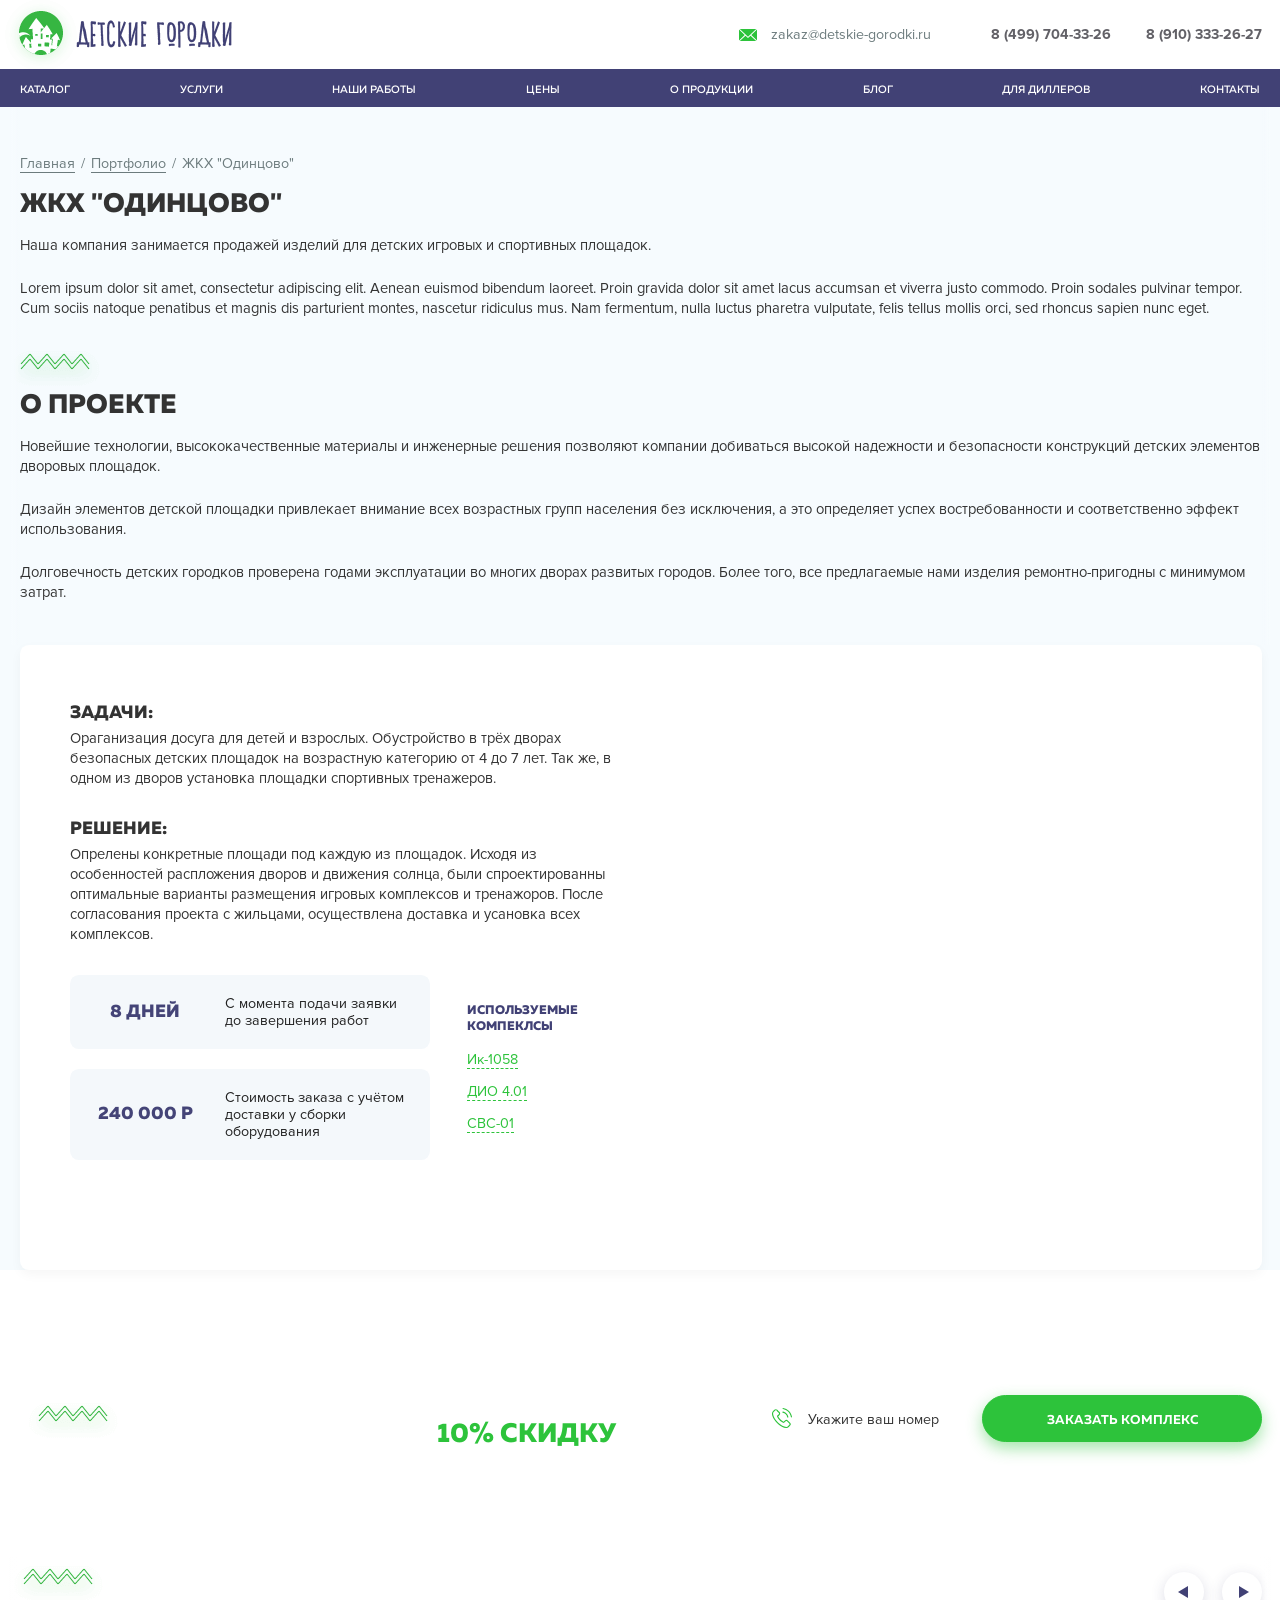
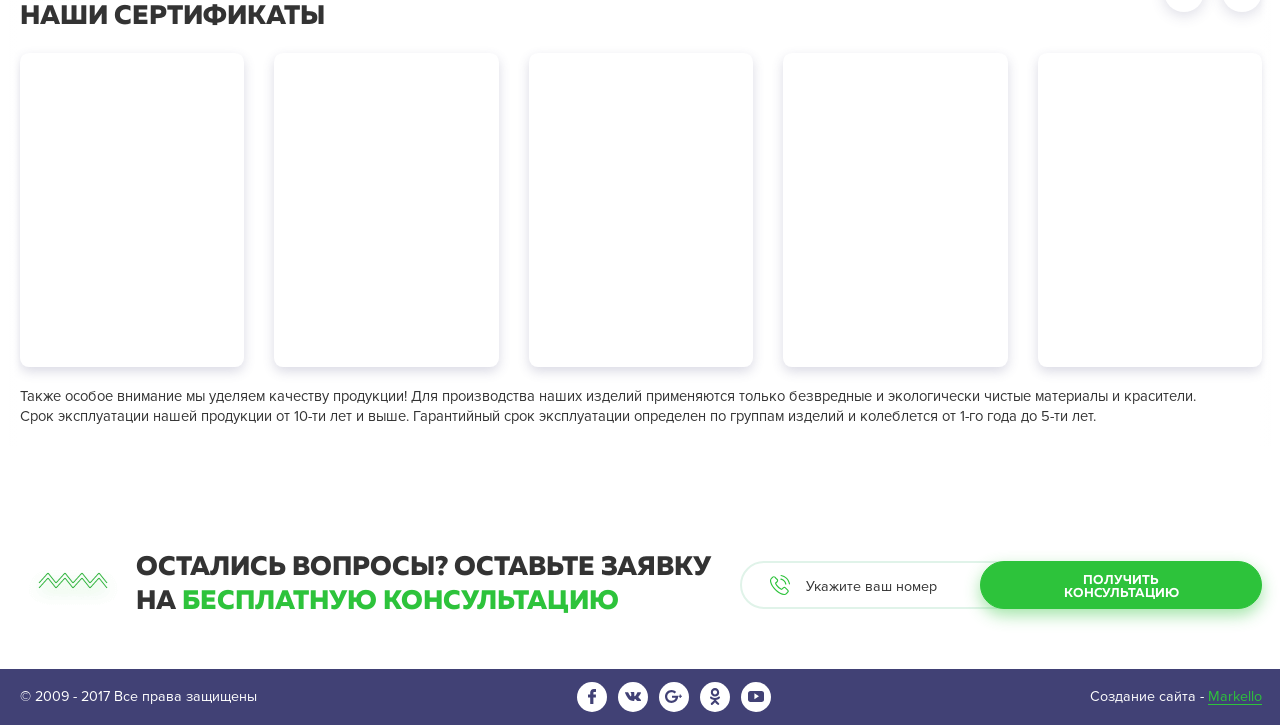
==== commit 1e3ad205: "fix container" ====
--- a/portfolio-inner.html
+++ b/portfolio-inner.html
@@ -103,56 +103,56 @@
 						</div>
 					</div>
         		</div>
+				<div class="s_works__item swiper-slide">
+					<div class="s_works__item_txt">
+						<div class="g_txt">
+							<div class="g_h4">Задачи:</div>
+							<p>Ораганизация досуга для детей и взрослых. Обустройство в трёх дворах безопасных детских площадок на возрастную категорию от 4 до 7 лет. Так же, в одном из дворов установка площадки спортивных тренажеров.</p>
+							<div class="g_h4">Решение:</div>
+							<p>Опрелены конкретные площади под каждую из площадок. Исходя из особенностей распложения дворов и движения солнца, были спроектированны оптимальные варианты размещения игровых комплексов и тренажоров. После согласования проекта с жильцами, осуществлена доставка и усановка всех комплексов.</p>
+						</div>
+						<div class="s_works__info">
+							<div class="s_works__info_col">
+								<div class="s_works__info_item">
+									<strong>8 дней</strong>
+									<p>С момента подачи заявки до завершения работ</p>
+								</div>
+								<div class="s_works__info_item">
+									<strong>240 000 р</strong>
+									<p>Стоимость заказа с учётом доставки у сборки оборудования</p>
+								</div>
+							</div>
+							<div class="s_works__info_col">
+								<div class="g_h5">Используемые компеклсы</div>
+								<a href="#"><span>Ик-1058</span></a>
+								<a href="#"><span>ДИО 4.01</span></a>
+								<a href="#"><span>CBC-01</span></a>
+							</div>
+						</div>
+					</div>
+					<div class="s_works__right">
+						<div class="s_works__img swiper-container">
+							<div class="s_works__img_slider swiper-wrapper">
+								<div class="s_works__img_item swiper-slide" style="background-image: url('http://placehold.it/630x420/1875cc/fff')"></div>
+								<div class="s_works__img_item swiper-slide" style="background-image: url('http://placehold.it/630x428/00ff00/fff')"></div>
+								<div class="s_works__img_item swiper-slide" style="background-image: url('http://placehold.it/630x458/333/fff')"></div>
+								<div class="s_works__img_item swiper-slide" style="background-image: url('http://placehold.it/630x413/00ff00/000')"></div>
+								<div class="s_works__img_item swiper-slide" style="background-image: url('http://placehold.it/630x425/1875cc/fff')"></div>
+							</div>
+						</div>
+						<div class="s_works__thumb swiper-container">
+							<div class="s_works__thumb_slider swiper-wrapper">
+								<div class="s_works__thumb_item swiper-slide" style="background-image: url('http://placehold.it/190x113/1875cc/fff')"></div>
+								<div class="s_works__thumb_item swiper-slide" style="background-image: url('http://placehold.it/134x99/00ff00/fff')"></div>
+								<div class="s_works__thumb_item swiper-slide" style="background-image: url('http://placehold.it/175x100/333/fff')"></div>
+								<div class="s_works__thumb_item swiper-slide" style="background-image: url('http://placehold.it/167x105/00ff00/000')"></div>
+								<div class="s_works__thumb_item swiper-slide" style="background-image: url('http://placehold.it/190x125/1875cc/fff')"></div>
+							</div>
+						</div>
+					</div>
+				</div>
         	</div>
         </section>
-		<div class="s_works__item swiper-slide">
-			<div class="s_works__item_txt">
-				<div class="g_txt">
-					<div class="g_h4">Задачи:</div>
-					<p>Ораганизация досуга для детей и взрослых. Обустройство в трёх дворах безопасных детских площадок на возрастную категорию от 4 до 7 лет. Так же, в одном из дворов установка площадки спортивных тренажеров.</p>
-					<div class="g_h4">Решение:</div>
-					<p>Опрелены конкретные площади под каждую из площадок. Исходя из особенностей распложения дворов и движения солнца, были спроектированны оптимальные варианты размещения игровых комплексов и тренажоров. После согласования проекта с жильцами, осуществлена доставка и усановка всех комплексов.</p>
-				</div>
-				<div class="s_works__info">
-					<div class="s_works__info_col">
-						<div class="s_works__info_item">
-							<strong>8 дней</strong>
-							<p>С момента подачи заявки до завершения работ</p>
-						</div>
-						<div class="s_works__info_item">
-							<strong>240 000 р</strong>
-							<p>Стоимость заказа с учётом доставки у сборки оборудования</p>
-						</div>
-					</div>
-					<div class="s_works__info_col">
-						<div class="g_h5">Используемые компеклсы</div>
-						<a href="#"><span>Ик-1058</span></a>
-						<a href="#"><span>ДИО 4.01</span></a>
-						<a href="#"><span>CBC-01</span></a>
-					</div>
-				</div>
-			</div>
-			<div class="s_works__right">
-				<div class="s_works__img swiper-container">
-					<div class="s_works__img_slider swiper-wrapper">
-						<div class="s_works__img_item swiper-slide" style="background-image: url('http://placehold.it/630x420/1875cc/fff')"></div>
-						<div class="s_works__img_item swiper-slide" style="background-image: url('http://placehold.it/630x428/00ff00/fff')"></div>
-						<div class="s_works__img_item swiper-slide" style="background-image: url('http://placehold.it/630x458/333/fff')"></div>
-						<div class="s_works__img_item swiper-slide" style="background-image: url('http://placehold.it/630x413/00ff00/000')"></div>
-						<div class="s_works__img_item swiper-slide" style="background-image: url('http://placehold.it/630x425/1875cc/fff')"></div>
-					</div>
-				</div>
-				<div class="s_works__thumb swiper-container">
-					<div class="s_works__thumb_slider swiper-wrapper">
-						<div class="s_works__thumb_item swiper-slide" style="background-image: url('http://placehold.it/190x113/1875cc/fff')"></div>
-						<div class="s_works__thumb_item swiper-slide" style="background-image: url('http://placehold.it/134x99/00ff00/fff')"></div>
-						<div class="s_works__thumb_item swiper-slide" style="background-image: url('http://placehold.it/175x100/333/fff')"></div>
-						<div class="s_works__thumb_item swiper-slide" style="background-image: url('http://placehold.it/167x105/00ff00/000')"></div>
-						<div class="s_works__thumb_item swiper-slide" style="background-image: url('http://placehold.it/190x125/1875cc/fff')"></div>
-					</div>
-				</div>
-			</div>
-		</div>
 		<section class="s_form" style="background-image: url('images/bg.jpg')">
 			<div class="container">
 				<div class="s_form__body">
--- a/css/main.css
+++ b/css/main.css
@@ -1 +1 @@
-﻿html,body,div,span,applet,object,iframe,h1,h2,h3,h4,h5,h6,p,blockquote,pre,a,abbr,acronym,address,big,cite,code,del,dfn,em,img,ins,kbd,q,s,samp,small,strike,strong,sub,sup,tt,var,b,u,i,center,dl,dt,dd,ol,ul,li,fieldset,form,label,legend,table,caption,tbody,tfoot,thead,tr,th,td,article,aside,canvas,details,embed,figure,figcaption,footer,header,hgroup,menu,nav,output,ruby,section,summary,time,mark,audio,video{margin:0;padding:0;border:0;font-size:100%;font:inherit;vertical-align:baseline;-webkit-box-sizing:border-box;-moz-box-sizing:border-box;box-sizing:border-box}article,aside,details,figcaption,figure,footer,header,hgroup,menu,nav,section{display:block}body{line-height:1}ol,ul{list-style:none}blockquote,q{quotes:none}blockquote:before,blockquote:after,q:before,q:after{content:'';content:none}table{border-collapse:collapse;border-spacing:0}html{color:#222;font-size:1em;line-height:1.4}::-moz-selection{background:#b3d4fc;text-shadow:none}::selection{background:#b3d4fc;text-shadow:none}:focus{outline:none}hr{display:block;height:1px;border:0;border-top:1px solid #ccc;margin:1em 0;padding:0}audio,canvas,iframe,img,svg,video{vertical-align:middle}fieldset{border:0;margin:0;padding:0}textarea{resize:vertical}input,textarea{-webkit-box-sizing:border-box;-moz-box-sizing:border-box;box-sizing:border-box;border:none}.browserupgrade{margin:0.2em 0;background:#ccc;color:#000;padding:0.2em 0}a{text-decoration:none}button{padding:0;background:none;border:none}@font-face{font-family:'Proxima Nova';src:url("../webfonts/ProximaNova-Regular.eot?#iefix") format("embedded-opentype"),url("../webfonts/ProximaNova-Regular.otf") format("opentype"),url("../webfonts/ProximaNova-Regular.woff") format("woff"),url("../webfonts/ProximaNova-Regular.ttf") format("truetype"),url("../webfonts/ProximaNova-Regular.svg#ProximaNova-Regular") format("svg");font-weight:400;font-style:normal}@font-face{font-family:'Proxima Nova';src:url("../webfonts/ProximaNova-Bold.eot?#iefix") format("embedded-opentype"),url("../webfonts/ProximaNova-Bold.otf") format("opentype"),url("../webfonts/ProximaNova-Bold.woff") format("woff"),url("../webfonts/ProximaNova-Bold.ttf") format("truetype"),url("../webfonts/ProximaNova-Bold.svg#ProximaNova-Bold") format("svg");font-weight:700;font-style:normal}@font-face{font-family:'Proxima Nova';src:url("../webfonts/ProximaNova-Extrabld.eot?#iefix") format("embedded-opentype"),url("../webfonts/ProximaNova-Extrabld.otf") format("opentype"),url("../webfonts/ProximaNova-Extrabld.woff") format("woff"),url("../webfonts/ProximaNova-Extrabld.ttf") format("truetype"),url("../webfonts/ProximaNova-Extrabld.svg#ProximaNova-Extrabld") format("svg");font-weight:900;font-style:normal}@font-face{font-family:'Muller Medium';src:url("../webfonts/MullerMedium.eot?#iefix") format("embedded-opentype"),url("../webfonts/MullerMedium.otf") format("opentype"),url("../webfonts/MullerMedium.woff") format("woff"),url("../webfonts/MullerMedium.ttf") format("truetype"),url("../webfonts/MullerMedium.svg#MullerMedium") format("svg");font-weight:normal;font-style:normal}@font-face{font-family:"Muller Bold";src:url("../webfonts/MullerBold.eot?#iefix") format("embedded-opentype"),url("../webfonts/MullerBold.otf") format("opentype"),url("../webfonts/MullerBold.woff") format("woff"),url("../webfonts/MullerBold.ttf") format("truetype"),url("../webfonts/MullerBold.svg#MullerBold") format("svg");font-weight:normal;font-style:normal}@font-face{font-family:"Muller Extra Bold";src:url("../webfonts/MullerExtraBold.eot?#iefix") format("embedded-opentype"),url("../webfonts/MullerExtraBold.otf") format("opentype"),url("../webfonts/MullerExtraBold.woff") format("woff"),url("../webfonts/MullerExtraBold.ttf") format("truetype"),url("../webfonts/MullerExtraBold.svg#MullerExtraBold") format("svg");font-weight:normal;font-style:normal}body,html{font:16px Proxima Nova,Helvetica, Helvetica Neue, Arial;cursor:default}body.pace-done section,body.pace-done .footer,html.pace-done section,html.pace-done .footer{opacity:1}.container{max-width:1440px;width:100%;padding-left:20px;padding-right:18px;margin-left:auto;margin-right:auto}section,.footer{-webkit-transition:opacity .55s;-o-transition:opacity .55s;transition:opacity .55s;opacity:0.08}.g_title{font-family:"Muller Extra Bold";color:#333;font-size:1.875rem;text-transform:uppercase;line-height:1.25}.g_title small{font-size:1.625rem}.g_title span{color:#2dc33b}.g_input{position:relative}.g_input input{height:3.3rem;border-radius:50px;width:100%;position:relative;padding-left:4.3rem;font-weight:700;letter-spacing:1px;font-size:1.1rem;border:2px solid  #fff;-webkit-transition:.35s;-o-transition:.35s;transition:.35s;padding-top:3px}.g_input input:focus+small span,.g_input input._active+small span{width:0}.g_input input:focus{border-color:#2dc33b !important}.g_input input._error{border-color:red !important}.g_input input._error+small{color:red}.g_input input._error+small path{fill:red}.g_input small{display:-webkit-box;display:-webkit-flex;display:-moz-box;display:-ms-flexbox;display:flex;-webkit-box-pack:start;-webkit-justify-content:flex-start;-moz-box-pack:start;-ms-flex-pack:start;justify-content:flex-start;-webkit-box-align:center;-webkit-align-items:center;-moz-box-align:center;-ms-flex-align:center;align-items:center;-webkit-box-orient:horizontal;-webkit-box-direction:normal;-webkit-flex-direction:row;-moz-box-orient:horizontal;-moz-box-direction:normal;-ms-flex-direction:row;flex-direction:row;position:absolute;left:2.0rem;top:50%;-webkit-transform:translateY(-50%) translateZ(0);transform:translateY(-50%) translateZ(0);z-index:1;padding-top:2px;pointer-events:none}.g_input small i{margin-right:1.1rem;margin-top:-2px}.g_input small path{-webkit-transition:.35s;-o-transition:.35s;transition:.35s}.g_input small span{color:#333;font-size:1rem;white-space:nowrap;overflow:hidden;width:100%;-webkit-transition:.35s;-o-transition:.35s;transition:.35s}.g_btn{-webkit-box-shadow:0 0.438rem 1.125rem rgba(45,195,59,0.44);box-shadow:0 0.438rem 1.125rem rgba(45,195,59,0.44);background-color:#2dc33b;border-radius:55px;height:3.3rem;display:-webkit-inline-box;display:-webkit-inline-flex;display:-moz-inline-box;display:-ms-inline-flexbox;display:inline-flex;-webkit-box-pack:center;-webkit-justify-content:center;-moz-box-pack:center;-ms-flex-pack:center;justify-content:center;-webkit-box-align:center;-webkit-align-items:center;-moz-box-align:center;-ms-flex-align:center;align-items:center;-webkit-box-orient:horizontal;-webkit-box-direction:normal;-webkit-flex-direction:row;-moz-box-orient:horizontal;-moz-box-direction:normal;-ms-flex-direction:row;flex-direction:row;padding:5px 30px;cursor:pointer;-webkit-user-select:none;-moz-user-select:none;-ms-user-select:none;user-select:none;border:1px solid #2dc33b;position:relative;overflow:hidden;text-align:center}.g_btn:hover span:before,.g_btn:hover span:after{width:100%}.g_btn span{display:inline-block}.g_btn span:before{content:'';position:absolute;width:0;left:20%;height:1px;top:8px;background-color:#fff;-webkit-transition:.35s;-o-transition:.35s;transition:.35s;opacity:.5}.g_btn span:after{content:'';position:absolute;width:0;right:20%;height:1px;bottom:9px;background-color:#fff;-webkit-transition:.35s;-o-transition:.35s;transition:.35s;opacity:.5}.g_btn:hover{background-color:#333}.g_btn:active{-webkit-transform:scale(0.98);-ms-transform:scale(0.98);transform:scale(0.98);-webkit-box-shadow:none;box-shadow:none}.g_btn span{color:#fff;font-size:1rem;text-transform:uppercase;font-family:"Muller Bold";margin-bottom:-0.25rem;-webkit-transition:.175s;-o-transition:.175s;transition:.175s}.g_arr{display:-webkit-box;display:-webkit-flex;display:-moz-box;display:-ms-flexbox;display:flex;-webkit-box-pack:start;-webkit-justify-content:flex-start;-moz-box-pack:start;-ms-flex-pack:start;justify-content:flex-start;-webkit-box-align:center;-webkit-align-items:center;-moz-box-align:center;-ms-flex-align:center;align-items:center;-webkit-box-orient:horizontal;-webkit-box-direction:normal;-webkit-flex-direction:row;-moz-box-orient:horizontal;-moz-box-direction:normal;-ms-flex-direction:row;flex-direction:row}.g_arr__prev,.g_arr__next{-webkit-box-shadow:0 0.25rem 1rem rgba(65,65,117,0.18);box-shadow:0 0.25rem 1rem rgba(65,65,117,0.18);width:40px;height:40px;border-radius:50%;position:relative;cursor:pointer;-webkit-user-select:none;-moz-user-select:none;-ms-user-select:none;user-select:none;background-color:#fff}.g_arr__prev:before,.g_arr__next:before{content:'';position:absolute;width:0;height:0;-webkit-transition:.175s;-o-transition:.175s;transition:.175s;left:50%;top:50%;margin-top:-6px;border-style:solid}.g_arr__prev:hover,.g_arr__next:hover{-webkit-box-shadow:0 0.25rem 1rem rgba(45,195,59,0.3);box-shadow:0 0.25rem 1rem rgba(45,195,59,0.3);background-color:#2dc33b}.g_arr__prev:hover:before,.g_arr__next:hover:before{-webkit-transform:scale(1.4);-ms-transform:scale(1.4);transform:scale(1.4)}.g_arr__prev:active,.g_arr__next:active{-webkit-box-shadow:none;box-shadow:none}.g_arr__prev:active:before,.g_arr__next:active:before{-webkit-transform:scale(0.8);-ms-transform:scale(0.8);transform:scale(0.8)}.g_arr__prev{margin-right:18px}.g_arr__prev:before{border-width:6px 10px 6px 0;border-color:transparent #414175 transparent transparent;margin-left:-6px}.g_arr__prev:hover:before{border-right-color:#fff}.g_arr__next:before{margin-left:-3px;border-style:solid;border-width:6px 0 6px 10px;border-color:transparent transparent transparent #414175}.g_arr__next:hover:before{border-left-color:#fff}.g_outline{height:3.1rem;border:0.125rem solid rgba(54,182,66,0.2);display:-webkit-inline-box;display:-webkit-inline-flex;display:-moz-inline-box;display:-ms-inline-flexbox;display:inline-flex;-webkit-box-pack:center;-webkit-justify-content:center;-moz-box-pack:center;-ms-flex-pack:center;justify-content:center;-webkit-box-align:center;-webkit-align-items:center;-moz-box-align:center;-ms-flex-align:center;align-items:center;-webkit-box-orient:horizontal;-webkit-box-direction:normal;-webkit-flex-direction:row;-moz-box-orient:horizontal;-moz-box-direction:normal;-ms-flex-direction:row;flex-direction:row;border-radius:55px;padding:7px 25px 3px;cursor:pointer;-webkit-user-select:none;-moz-user-select:none;-ms-user-select:none;user-select:none;text-align:center}.g_outline:hover{background-color:#2dc33b}.g_outline:hover span{color:#fff;-webkit-transform:translateX(4px);-ms-transform:translateX(4px);transform:translateX(4px)}.g_outline:hover i{border-left-color:#fff;-webkit-transform:translateX(-4px);-ms-transform:translateX(-4px);transform:translateX(-4px)}.g_outline:hover svg{-webkit-transform:translateX(-4px);-ms-transform:translateX(-4px);transform:translateX(-4px)}.g_outline:hover svg path{fill:#fff}.g_outline:active{background-color:#1f8528;-webkit-transform:scale(0.98);-ms-transform:scale(0.98);transform:scale(0.98);-webkit-box-shadow:none;box-shadow:none}.g_outline:active span{-webkit-transform:none;-ms-transform:none;transform:none}.g_outline:active i{-webkit-transform:translateX(4px);-ms-transform:translateX(4px);transform:translateX(4px)}.g_outline svg{margin-right:10px;margin-top:-3px;-webkit-transition:.175s;-o-transition:.175s;transition:.175s}.g_outline span{font-family:"Muller Bold";color:#2dc33b;font-size:0.875rem;text-transform:uppercase;-webkit-transition:-webkit-transform .175s;transition:-webkit-transform .175s;-o-transition:transform .175s;transition:transform .175s;transition:transform .175s, -webkit-transform .175s}.g_outline i{width:0;height:0;border-style:solid;border-width:5px 0 5px 10px;border-color:transparent transparent transparent #2dc33b;margin-left:19px;margin-top:-3px;-webkit-transition:-webkit-transform .175s;transition:-webkit-transform .175s;-o-transition:transform .175s;transition:transform .175s;transition:transform .175s, -webkit-transform .175s}.g_link{display:-webkit-inline-box;display:-webkit-inline-flex;display:-moz-inline-box;display:-ms-inline-flexbox;display:inline-flex;-webkit-box-pack:center;-webkit-justify-content:center;-moz-box-pack:center;-ms-flex-pack:center;justify-content:center;-webkit-box-align:center;-webkit-align-items:center;-moz-box-align:center;-ms-flex-align:center;align-items:center;-webkit-box-orient:horizontal;-webkit-box-direction:normal;-webkit-flex-direction:row;-moz-box-orient:horizontal;-moz-box-direction:normal;-ms-flex-direction:row;flex-direction:row;cursor:pointer;-webkit-user-select:none;-moz-user-select:none;-ms-user-select:none;user-select:none;text-align:center;margin-bottom:-2px}.g_link:hover span:before,.g_link:hover span:after{width:0%}.g_link span{position:relative;display:inline-block}.g_link span:before{content:'';position:absolute;width:50%;left:50%;height:1px;bottom:0;background-color:#2dc33b;-webkit-transition:.35s;-o-transition:.35s;transition:.35s}.g_link span:after{content:'';position:absolute;width:50%;right:50%;height:1px;bottom:0;background-color:#2dc33b;-webkit-transition:.35s;-o-transition:.35s;transition:.35s}.g_link:hover i{-webkit-transform:translateX(4px);-ms-transform:translateX(4px);transform:translateX(4px)}.g_link:active{background-color:#1f8528;-webkit-transform:scale(0.98);-ms-transform:scale(0.98);transform:scale(0.98);-webkit-box-shadow:none;box-shadow:none}.g_link:active span{-webkit-transform:none;-ms-transform:none;transform:none}.g_link:active i{-webkit-transform:translateX(4px);-ms-transform:translateX(4px);transform:translateX(4px)}.g_link svg{margin-right:10px;margin-top:-3px;-webkit-transition:.175s;-o-transition:.175s;transition:.175s}.g_link span{font-family:"Muller Bold";color:#2dc33b;font-size:0.875rem;text-transform:uppercase;-webkit-transition:-webkit-transform .175s;transition:-webkit-transform .175s;-o-transition:transform .175s;transition:transform .175s;transition:transform .175s, -webkit-transform .175s}.g_link i{width:0;height:0;border-style:solid;border-width:5px 0 5px 10px;border-color:transparent transparent transparent #2dc33b;margin-left:15px;margin-top:-3px;-webkit-transition:-webkit-transform .175s;transition:-webkit-transform .175s;-o-transition:transform .175s;transition:transform .175s;transition:transform .175s, -webkit-transform .175s}.g_discount{line-height:4.1;font-weight:400;color:#fff;font-size:10px;font-family:"Muller Bold";text-transform:uppercase;letter-spacing:0.024rem;width:38px;height:38px;border-radius:50%;position:absolute;background-color:#414175;text-align:center;-webkit-box-shadow:0 0 0 7px rgba(65,65,117,0.3);box-shadow:0 0 0 7px rgba(65,65,117,0.3)}.g_breadcrumbs{margin-bottom:20px;display:-webkit-box;display:-webkit-flex;display:-moz-box;display:-ms-flexbox;display:flex;-webkit-flex-wrap:wrap;-ms-flex-wrap:wrap;flex-wrap:wrap;-webkit-box-pack:start;-webkit-justify-content:flex-start;-moz-box-pack:start;-ms-flex-pack:start;justify-content:flex-start;-webkit-box-align:center;-webkit-align-items:center;-moz-box-align:center;-ms-flex-align:center;align-items:center;-webkit-box-orient:horizontal;-webkit-box-direction:normal;-webkit-flex-direction:row;-moz-box-orient:horizontal;-moz-box-direction:normal;-ms-flex-direction:row;flex-direction:row}.g_breadcrumbs a,.g_breadcrumbs>span{color:#6c7b7d;font-size:1rem}.g_breadcrumbs>small{margin-left:6px;margin-right:6px;color:#6c7b7d;font-size:1rem}.g_breadcrumbs a{margin-bottom:5px;margin-top:5px}.g_breadcrumbs a:hover{color:#2dc33b;border-bottom-color:#2dc33b}.g_breadcrumbs a{border-bottom:1px solid #6c7b7d}.g_more{display:-webkit-box;display:-webkit-flex;display:-moz-box;display:-ms-flexbox;display:flex;-webkit-box-pack:center;-webkit-justify-content:center;-moz-box-pack:center;-ms-flex-pack:center;justify-content:center;-webkit-box-align:center;-webkit-align-items:center;-moz-box-align:center;-ms-flex-align:center;align-items:center;-webkit-box-orient:horizontal;-webkit-box-direction:normal;-webkit-flex-direction:row;-moz-box-orient:horizontal;-moz-box-direction:normal;-ms-flex-direction:row;flex-direction:row;margin-bottom:2.6rem;padding-top:1rem;border-radius:55px;text-transform:uppercase;color:#414175;font-size:1.1rem;letter-spacing:1px;font-family:'Muller Extra Bold';position:relative}.g_more:hover span:before,.g_more:hover span:after{width:0%}.g_more span{position:relative;display:inline-block}.g_more span:before{content:'';position:absolute;width:50%;left:50%;height:2px;bottom:0;background-color:#414175;-webkit-transition:.35s;-o-transition:.35s;transition:.35s}.g_more span:after{content:'';position:absolute;width:50%;right:50%;height:2px;bottom:0;background-color:#414175;-webkit-transition:.35s;-o-transition:.35s;transition:.35s}.g_more._active span{opacity:0}.g_more._active .loader{opacity:1;visibility:visible}.g_more .loader{opacity:0;visibility:hidden;position:absolute;top:-1rem;left:50%;margin-left:-2rem;z-index:5;overflow:hidden;font-size:10px;text-indent:-9999em;border-radius:50%;width:3.8rem;height:3.8rem;border:0.7rem solid rgba(0,0,0,0.1);border-bottom:0.7rem solid #2dc33b;-webkit-animation:load8 0.8s infinite linear;animation:load8 0.8s infinite linear}@-webkit-keyframes load8{to{-webkit-transform:rotate(1turn);transform:rotate(1turn)}}@keyframes load8{to{-webkit-transform:rotate(1turn);transform:rotate(1turn)}}.g_more:hover{color:#2dc33b}.g_more span{padding-bottom:5px}.g_txt ._anchor{margin-left:10px;color:#2dc33b;display:inline-block}.g_txt .toc_body{padding-bottom:1.5rem}.g_txt .toc_body:before{content:'Содержание';font-family:'Muller Bold';text-transform:uppercase;color:#2dc33b}.g_txt .toc_body>ul>li>a{font-weight:700}.g_txt .toc_body>ul>li>ul>li>a{font-weight:700}.g_txt .toc_body ul{padding-left:3px;padding-top:10px;margin-bottom:.7rem}.g_txt .toc_body ul li{margin-bottom:20px;padding-left:25px}.g_txt .toc_body ul li:hover:before{background-color:#2dc33b;width:18px}.g_txt .toc_body ul li:before{width:13px}.g_txt .toc_body ul li:not(:last-of-type){margin-bottom:0.9rem}.g_txt .toc_body ul li a{background:-webkit-gradient(linear, left top, right top, from(#2dc33b), color-stop(98%, #414175));background:-webkit-linear-gradient(left, #2dc33b 0%, #414175 98%);background:-o-linear-gradient(left, #2dc33b 0%, #414175 98%);background:linear-gradient(to right, #2dc33b 0%, #414175 98%);color:#414175;background-repeat:no-repeat;background-position:left 85%;-webkit-transition:background-size .35s;-o-transition:background-size .35s;transition:background-size .35s;line-height:1.2;background-size:0px 1px}.g_txt .toc_body ul li a:hover{color:#2dc33b;background-size:100% 1px}.g_txt>:last-child{margin-bottom:0}.g_txt hr{border:none;border-bottom:2px solid #2dc33b;margin:1.8rem 0}.g_txt p{line-height:1.35;color:#333;font-size:1.03rem;margin-bottom:1.6rem}.g_txt p small{font-size:.95rem}.g_txt p b{font-weight:700;color:#333;font-size:1.125rem}.g_txt b{font-weight:700}.g_txt strong{font-weight:700}.g_txt h1{text-transform:uppercase;color:#333;font-size:1.875rem;margin-bottom:2.2rem;font-family:"Muller Extra Bold"}.g_txt h1+small{font-weight:300;color:#9a9999;font-size:1rem;margin-top:-25px;margin-bottom:20px;display:block}.g_txt h2{text-transform:uppercase;color:#333;font-size:1.875rem;font-family:"Muller Extra Bold";margin-bottom:1.3rem}.g_txt h2 small{font-size:1.625rem}.g_txt h3{text-transform:uppercase;color:#333;font-size:1.625rem;padding-top:1rem;font-family:"Muller Extra Bold";margin-bottom:1.2rem}.g_txt h4{text-transform:uppercase;font-weight:700;color:#333;font-family:"Muller Extra Bold";margin-bottom:1.1rem;padding-top:1.3rem;font-size:1.25rem}.g_txt h5{font-weight:700;color:#333;font-size:1.4rem;margin-bottom:0.8rem;padding-top:1.1rem;font-family:"Muller Bold"}.g_txt h6{font-weight:400;color:#414175;font-size:1.2rem;margin-bottom:0.8rem;padding-top:1rem;font-family:"Muller Bold";line-height:1.4}.g_txt p a span,.g_txt li a span{background:-webkit-gradient(linear, left top, right top, from(#333), color-stop(98%, #2dc33b));background:-webkit-linear-gradient(left, #333 0%, #2dc33b 98%);background:-o-linear-gradient(left, #333 0%, #2dc33b 98%);background:linear-gradient(to right, #333 0%, #2dc33b 98%);color:#414175;font-weight:700;background-repeat:no-repeat;background-position:left 85%;-webkit-transition:background-size .35s;-o-transition:background-size .35s;transition:background-size .35s;line-height:1.2;padding-bottom:5px;background-size:0px 1px}.g_txt p a:hover span,.g_txt li a:hover span{color:#2dc33b;background-size:100% 1px}.g_txt i{font-style:italic}.g_txt ul{margin-bottom:2.5rem;text-align:left;padding-left:1.8rem}.g_txt ul._check{padding-left:0}.g_txt ul._check li:hover{color:#414175}.g_txt ul._check li:hover:before{background-color:transparent;width:28px}.g_txt ul._check li:not(:last-of-type){margin-bottom:30px}.g_txt ul._check li:before{background-image:url("../images/li1.svg");background-repeat:no-repeat;background-position:center;background-size:contain;height:28px;width:28px;background-color:transparent;top:-.25rem}.g_txt ul li{color:#333;font-size:1.125rem;padding-left:40px;position:relative;line-height:1.35}.g_txt ul li:hover:before{background-color:#414175;width:30px}.g_txt ul li:before{content:'';position:absolute;left:0;top:0.6rem;width:20px;height:2px;-webkit-transition:.175s;-o-transition:.175s;transition:.175s;background-color:#2dc33b}.g_txt ul li:not(:last-of-type){margin-bottom:0.94rem}.g_txt ol{margin-bottom:2.5rem;text-align:left;padding-left:1.8rem}.g_txt ol li{padding-left:33px;color:#333;font-size:1.1rem;position:relative;line-height:1.35;counter-increment:li;z-index:0}.g_txt ol li:not(:last-of-type){margin-bottom:1.25rem}.g_txt ol li:before{content:counter(li);position:absolute;width:10px;height:10px;left:5px;top:2px;text-align:center;font-weight:700;color:#fff;font-size:12px;font-family:'Muller Bold';border-radius:50%;-webkit-transition:.175s;-o-transition:.175s;transition:.175s}.g_txt ol li:after{content:'';position:absolute;width:20px;height:20px;-webkit-box-shadow:0 0.188rem 0.375rem rgba(65,65,117,0.52);box-shadow:0 0.188rem 0.375rem rgba(65,65,117,0.52);background-color:#7171ca;left:0;top:-1px;border-radius:50%;z-index:-1}.g_txt ol li:hover:after{background-color:#2dc33b}.g_txt blockquote{line-height:1.5;text-align:left;font-weight:500;color:#333;font-size:1.15rem;padding-left:25px;border-left:4px solid #414175;padding-top:15px;padding-bottom:15px;margin-bottom:20px}.g_txt__table{max-width:100%;overflow:auto}.g_txt table{width:100%;min-width:700px;margin-bottom:2rem;background-color:#fff;border-radius:1.3rem}.g_txt table th{text-align:left;font-weight:600}.g_txt table th,.g_txt table td{text-align:left;color:#333;font-size:1.125rem;padding:15px 25px}.g_txt table tbody tr:nth-of-type(2n+1){background-color:#f6fbfe}.g_txt figure{margin:2.5rem 0;text-align:center}.g_txt figure img{margin-bottom:15px;border-radius:1.3rem}.g_txt figure figcaption{text-align:center}.g_txt img{max-width:100%}.g_txt>img{max-height:50vh;margin-bottom:2.5rem;border-radius:1.3rem}.g_txt__center img{max-height:50vh;margin-bottom:2.5rem;border-radius:1.3rem}.g_txt__block{-webkit-box-shadow:0 0.313rem 0.813rem rgba(0,0,0,0.04);box-shadow:0 0.313rem 0.813rem rgba(0,0,0,0.04);border-radius:0.625rem;background-color:#fff;padding:2.8rem;margin-bottom:1.5rem}.g_txt__block>:last-child{margin-bottom:0}.g_txt__cols{display:-webkit-box;display:-webkit-flex;display:-moz-box;display:-ms-flexbox;display:flex;-webkit-box-pack:justify;-webkit-justify-content:space-between;-moz-box-pack:justify;-ms-flex-pack:justify;justify-content:space-between;-webkit-box-align:start;-webkit-align-items:flex-start;-moz-box-align:start;-ms-flex-align:start;align-items:flex-start;-webkit-box-orient:horizontal;-webkit-box-direction:normal;-webkit-flex-direction:row;-moz-box-orient:horizontal;-moz-box-direction:normal;-ms-flex-direction:row;flex-direction:row;margin-bottom:3.13rem}.g_txt__cols img{border-radius:1.3rem}.g_txt__cols ul,.g_txt__cols ol{padding-left:0}.g_txt__left,.g_txt__right{width:calc(50% - 40px)}.g_h2{text-transform:uppercase;color:#333;font-size:1.875rem;font-family:"Muller Extra Bold";margin-bottom:1.3rem}.g_h2 small{font-size:1.625rem}.g_h3{text-transform:uppercase;color:#333;font-size:1.625rem;padding-top:1rem;font-family:"Muller Extra Bold";margin-bottom:1.2rem}.g_h4{text-transform:uppercase;font-weight:700;color:#333;font-family:"Muller Extra Bold";margin-bottom:1.1rem;padding-top:1.3rem;font-size:1.25rem}hr{border:none;border-bottom:2px solid #2dc33b;margin:0.95rem 0}.header{background-color:#fff}.header .is-sticky .header__bot{-webkit-box-shadow:0 0.313rem 0.813rem rgba(68,68,119,0.3);box-shadow:0 0.313rem 0.813rem rgba(68,68,119,0.3)}.header__top_body{display:-webkit-box;display:-webkit-flex;display:-moz-box;display:-ms-flexbox;display:flex;-webkit-box-pack:justify;-webkit-justify-content:space-between;-moz-box-pack:justify;-ms-flex-pack:justify;justify-content:space-between;-webkit-box-align:center;-webkit-align-items:center;-moz-box-align:center;-ms-flex-align:center;align-items:center;-webkit-box-orient:horizontal;-webkit-box-direction:normal;-webkit-flex-direction:row;-moz-box-orient:horizontal;-moz-box-direction:normal;-ms-flex-direction:row;flex-direction:row}.header__top_logo{height:69px}.header__top_logo img{margin-left:-19px}.header__top_logo span:before,.header__top_logo span:after{bottom:6px}.header__top a.header__top_logo:hover{opacity:.8}.header__top a.header__top_logo:hover span:before,.header__top a.header__top_logo:hover span:after{width:50%}.header__top a.header__top_logo span{position:relative;display:inline-block}.header__top a.header__top_logo span:before{content:'';position:absolute;width:0;left:50%;height:3px;bottom:-2px;background-color:#2dc33b;-webkit-transition:.455s;-o-transition:.455s;transition:.455s}.header__top a.header__top_logo span:after{content:'';position:absolute;width:0;right:50%;height:3px;bottom:-2px;background-color:#2dc33b;-webkit-transition:.455s;-o-transition:.455s;transition:.455s}.header__top_mail{margin-left:auto;margin-right:60px;color:#6c7b7d;font-size:1rem;display:-webkit-box;display:-webkit-flex;display:-moz-box;display:-ms-flexbox;display:flex;-webkit-box-pack:start;-webkit-justify-content:flex-start;-moz-box-pack:start;-ms-flex-pack:start;justify-content:flex-start;-webkit-box-align:center;-webkit-align-items:center;-moz-box-align:center;-ms-flex-align:center;align-items:center;-webkit-box-orient:horizontal;-webkit-box-direction:normal;-webkit-flex-direction:row;-moz-box-orient:horizontal;-moz-box-direction:normal;-ms-flex-direction:row;flex-direction:row}.header__top_mail:hover span:before{width:100%}.header__top_mail span{position:relative;display:inline-block}.header__top_mail span:before{content:'';position:absolute;width:0;left:0;height:1px;bottom:0;background-color:#2dc33b;-webkit-transition:.35s;-o-transition:.35s;transition:.35s}.header__top_mail:hover{color:#414175}.header__top_mail:hover path{fill:#414175}.header__top_mail i{margin-right:14px;margin-top:-1px}.header__top_tel{font-weight:700;color:#626167;font-size:1rem}.header__top_tel:hover span:before,.header__top_tel:hover span:after{width:50%}.header__top_tel span{position:relative;display:inline-block}.header__top_tel span:before{content:'';position:absolute;width:0;left:50%;height:2px;bottom:-2px;background-color:#414175;-webkit-transition:.455s;-o-transition:.455s;transition:.455s}.header__top_tel span:after{content:'';position:absolute;width:0;right:50%;height:2px;bottom:-2px;background-color:#414175;-webkit-transition:.455s;-o-transition:.455s;transition:.455s}.header__top_tels{display:-webkit-box;display:-webkit-flex;display:-moz-box;display:-ms-flexbox;display:flex;-webkit-box-pack:start;-webkit-justify-content:flex-start;-moz-box-pack:start;-ms-flex-pack:start;justify-content:flex-start;-webkit-box-align:center;-webkit-align-items:center;-moz-box-align:center;-ms-flex-align:center;align-items:center;-webkit-box-orient:horizontal;-webkit-box-direction:normal;-webkit-flex-direction:row;-moz-box-orient:horizontal;-moz-box-direction:normal;-ms-flex-direction:row;flex-direction:row}.header__top_tel:hover{color:#2dc33b}.header__top_tel:not(:last-of-type){margin-right:35px}.header__bot{background-color:#414175;position:relative;padding-left:20px;padding-right:20px;overflow:hidden}.header__bot_slider{padding:11px 20px 7px;overflow:visible}.header__bot_nav{display:-webkit-box;display:-webkit-flex;display:-moz-box;display:-ms-flexbox;display:flex;-webkit-box-pack:justify;-webkit-justify-content:space-between;-moz-box-pack:justify;-ms-flex-pack:justify;justify-content:space-between;-webkit-box-align:center;-webkit-align-items:center;-moz-box-align:center;-ms-flex-align:center;align-items:center;-webkit-box-orient:horizontal;-webkit-box-direction:normal;-webkit-flex-direction:row;-moz-box-orient:horizontal;-moz-box-direction:normal;-ms-flex-direction:row;flex-direction:row}.header__bot_nav a{font-family:"Muller Medium";color:#fff;font-size:0.75rem;text-transform:uppercase;padding:5px 10px;width:auto}.header__bot_nav a:first-of-type{padding-left:0}.header__bot_nav a:last-of-type{padding-right:0}.header__bot_nav a:hover{opacity:.8}.header__bot_nav a:hover span:before,.header__bot_nav a:hover span:after{width:50%}.header__bot_nav a span{position:relative;display:inline-block}.header__bot_nav a span:before{content:'';position:absolute;width:0;left:50%;height:1px;bottom:-2px;background-color:#fff;-webkit-transition:.26s;-o-transition:.26s;transition:.26s}.header__bot_nav a span:after{content:'';position:absolute;width:0;right:50%;height:1px;bottom:-2px;background-color:#fff;-webkit-transition:.26s;-o-transition:.26s;transition:.26s}.header__arr_prev,.header__arr_next{width:32px;height:100%;position:relative;cursor:pointer;-webkit-user-select:none;-moz-user-select:none;-ms-user-select:none;user-select:none;background-color:#2dc33b;position:absolute;z-index:99;top:0}.header__arr_prev.swiper-button-disabled,.header__arr_next.swiper-button-disabled{opacity:0;pointer-events:none}.header__arr_prev:before,.header__arr_next:before{content:'';position:absolute;width:0;height:0;-webkit-transition:.175s;-o-transition:.175s;transition:.175s;left:50%;top:50%;margin-top:-5px;border-style:solid}.header__arr_prev:hover:before,.header__arr_next:hover:before{-webkit-transform:scale(1.4);-ms-transform:scale(1.4);transform:scale(1.4)}.header__arr_prev:active,.header__arr_next:active{-webkit-box-shadow:none;box-shadow:none}.header__arr_prev:active:before,.header__arr_next:active:before{-webkit-transform:scale(0.8);-ms-transform:scale(0.8);transform:scale(0.8)}.header__arr_prev{left:-20px;background:-webkit-gradient(linear, left top, right top, from(#414175), color-stop(36%, #414175), color-stop(63%, rgba(65,65,117,0.81)), to(rgba(65,65,117,0)));background:-webkit-linear-gradient(left, #414175 0%, #414175 36%, rgba(65,65,117,0.81) 63%, rgba(65,65,117,0) 100%);background:-o-linear-gradient(left, #414175 0%, #414175 36%, rgba(65,65,117,0.81) 63%, rgba(65,65,117,0) 100%);background:linear-gradient(to right, #414175 0%, #414175 36%, rgba(65,65,117,0.81) 63%, rgba(65,65,117,0) 100%);filter:progid:DXImageTransform.Microsoft.gradient( startColorstr='#fff', endColorstr='#fff', GradientType=1 )}.header__arr_prev:before{border-width:5px 8px 5px 0;border-color:transparent #2dc33b transparent transparent;margin-left:-6px}.header__arr_prev:hover:before{border-right-color:#fff}.header__arr_next{right:-20px;background:-webkit-gradient(linear, right top, left top, from(#414175), color-stop(36%, #414175), color-stop(63%, rgba(65,65,117,0.81)), to(rgba(65,65,117,0)));background:-webkit-linear-gradient(right, #414175 0%, #414175 36%, rgba(65,65,117,0.81) 63%, rgba(65,65,117,0) 100%);background:-o-linear-gradient(right, #414175 0%, #414175 36%, rgba(65,65,117,0.81) 63%, rgba(65,65,117,0) 100%);background:linear-gradient(to left, #414175 0%, #414175 36%, rgba(65,65,117,0.81) 63%, rgba(65,65,117,0) 100%);filter:progid:DXImageTransform.Microsoft.gradient( startColorstr='#fff', endColorstr='#fff', GradientType=1 )}.header__arr_next:before{margin-left:-3px;border-style:solid;border-width:5px 0 5px 8px;border-color:transparent transparent transparent #2dc33b}.header__arr_next:hover:before{border-left-color:#fff}.footer{background-color:#414175;color:#fff;font-size:1rem}.footer__body{display:-webkit-box;display:-webkit-flex;display:-moz-box;display:-ms-flexbox;display:flex;-webkit-box-pack:justify;-webkit-justify-content:space-between;-moz-box-pack:justify;-ms-flex-pack:justify;justify-content:space-between;-webkit-box-align:center;-webkit-align-items:center;-moz-box-align:center;-ms-flex-align:center;align-items:center;-webkit-box-orient:horizontal;-webkit-box-direction:normal;-webkit-flex-direction:row;-moz-box-orient:horizontal;-moz-box-direction:normal;-ms-flex-direction:row;flex-direction:row;padding:13px 0}.footer__social{display:-webkit-box;display:-webkit-flex;display:-moz-box;display:-ms-flexbox;display:flex;-webkit-box-pack:start;-webkit-justify-content:flex-start;-moz-box-pack:start;-ms-flex-pack:start;justify-content:flex-start;-webkit-box-align:center;-webkit-align-items:center;-moz-box-align:center;-ms-flex-align:center;align-items:center;-webkit-box-orient:horizontal;-webkit-box-direction:normal;-webkit-flex-direction:row;-moz-box-orient:horizontal;-moz-box-direction:normal;-ms-flex-direction:row;flex-direction:row}.footer__social a{display:-webkit-box;display:-webkit-flex;display:-moz-box;display:-ms-flexbox;display:flex;-webkit-box-pack:center;-webkit-justify-content:center;-moz-box-pack:center;-ms-flex-pack:center;justify-content:center;-webkit-box-align:center;-webkit-align-items:center;-moz-box-align:center;-ms-flex-align:center;align-items:center;-webkit-box-orient:horizontal;-webkit-box-direction:normal;-webkit-flex-direction:row;-moz-box-orient:horizontal;-moz-box-direction:normal;-ms-flex-direction:row;flex-direction:row;width:30px;height:30px;background-color:#fff;border-radius:50%;padding-bottom:2px;cursor:pointer;-webkit-user-select:none;-moz-user-select:none;-ms-user-select:none;user-select:none}.footer__social a:hover path{fill:#2dc33b}.footer__social a:not(:last-of-type){margin-right:11px}.footer p a{color:#2dc33b}.footer p a:hover span:before,.footer p a:hover span:after{width:0%}.footer p a span{position:relative;display:inline-block}.footer p a span:before{content:'';position:absolute;width:50%;left:50%;height:1px;bottom:0;background-color:#2dc33b;-webkit-transition:.2s;-o-transition:.2s;transition:.2s}.footer p a span:after{content:'';position:absolute;width:50%;right:50%;height:1px;bottom:0;background-color:#2dc33b;-webkit-transition:.2s;-o-transition:.2s;transition:.2s}.s_main{background-color:#f6fbfe;overflow:hidden}.s_main__body{display:-webkit-box;display:-webkit-flex;display:-moz-box;display:-ms-flexbox;display:flex;-webkit-box-pack:justify;-webkit-justify-content:space-between;-moz-box-pack:justify;-ms-flex-pack:justify;justify-content:space-between;-webkit-box-align:stretch;-webkit-align-items:stretch;-moz-box-align:stretch;-ms-flex-align:stretch;align-items:stretch;-webkit-box-orient:horizontal;-webkit-box-direction:normal;-webkit-flex-direction:row;-moz-box-orient:horizontal;-moz-box-direction:normal;-ms-flex-direction:row;flex-direction:row}.s_main__links{padding:50px 30px;background-color:#fff;-webkit-box-flex:2;-webkit-flex-grow:2;-moz-box-flex:2;-ms-flex-positive:2;flex-grow:2;margin-right:5%;position:relative;z-index:5}.s_main__links:before{content:'';position:absolute;background-color:#f6fbfe;width:9999px;height:100%;right:100%;top:0;pointer-events:none}.s_main__links a{color:#6c7b7d;font-size:1.12rem;display:block;position:relative}.s_main__links a:hover span:before{width:100%}.s_main__links a span{position:relative;display:inline-block}.s_main__links a span:before{content:'';position:absolute;width:0;left:0;height:1px;bottom:0;background-color:#414175;-webkit-transition:.35s;-o-transition:.35s;transition:.35s}.s_main__links a:hover{color:#414175}.s_main__links a:not(:last-of-type){margin-bottom:15px}.s_main__links a:before{content:'';position:absolute;left:-9px;top:0.25rem;border:4px solid black;border-color:transparent transparent #2dc33b #2dc33b;-webkit-transform-origin:0 0;-ms-transform-origin:0 0;transform-origin:0 0;-webkit-box-shadow:-2px 2px 2px 0 rgba(45,195,59,0.3);box-shadow:-2px 2px 2px 0 rgba(45,195,59,0.3);opacity:0;-webkit-transition:.35s;-o-transition:.35s;transition:.35s;-webkit-transform:rotate(45deg) translate(-15px, 15px);-ms-transform:rotate(45deg) translate(-15px, 15px);transform:rotate(45deg) translate(-15px, 15px)}.s_main__links a._current{pointer-events:none}.s_main__links a._current span:before{width:100%;background-color:#2dc33b}.s_main__links a._current:before{opacity:1;-webkit-transform:rotate(45deg);-ms-transform:rotate(45deg);transform:rotate(45deg)}.s_main__slider_wrp{margin-top:auto;margin-bottom:auto;overflow:visible;max-width:calc(100% - 400px)}.s_main__item{display:-webkit-box;display:-webkit-flex;display:-moz-box;display:-ms-flexbox;display:flex;-webkit-box-pack:justify;-webkit-justify-content:space-between;-moz-box-pack:justify;-ms-flex-pack:justify;justify-content:space-between;-webkit-box-align:center;-webkit-align-items:center;-moz-box-align:center;-ms-flex-align:center;align-items:center;-webkit-box-orient:horizontal;-webkit-box-direction:normal;-webkit-flex-direction:row;-moz-box-orient:horizontal;-moz-box-direction:normal;-ms-flex-direction:row;flex-direction:row}.s_main__item_txt h3{text-transform:uppercase}.s_main__item_txt p{color:#626167;font-size:1.125rem;margin-top:10px}.s_main__item_img{min-width:calc(100% - 450px);max-width:100%;margin-left:30px}.s_main__item_img img{max-width:100%}.s_why{padding:40px 0}.s_why__body{display:-webkit-box;display:-webkit-flex;display:-moz-box;display:-ms-flexbox;display:flex;-webkit-box-pack:justify;-webkit-justify-content:space-between;-moz-box-pack:justify;-ms-flex-pack:justify;justify-content:space-between;-webkit-box-align:center;-webkit-align-items:center;-moz-box-align:center;-ms-flex-align:center;align-items:center;-webkit-box-orient:horizontal;-webkit-box-direction:normal;-webkit-flex-direction:row;-moz-box-orient:horizontal;-moz-box-direction:normal;-ms-flex-direction:row;flex-direction:row}.s_why__item{display:-webkit-box;display:-webkit-flex;display:-moz-box;display:-ms-flexbox;display:flex;-webkit-box-pack:start;-webkit-justify-content:flex-start;-moz-box-pack:start;-ms-flex-pack:start;justify-content:flex-start;-webkit-box-align:center;-webkit-align-items:center;-moz-box-align:center;-ms-flex-align:center;align-items:center;-webkit-box-orient:horizontal;-webkit-box-direction:normal;-webkit-flex-direction:row;-moz-box-orient:horizontal;-moz-box-direction:normal;-ms-flex-direction:row;flex-direction:row;margin-left:-10px}.s_why__item:hover i path{fill:#2dc33b}.s_why__item:not(:last-of-type){margin-right:17px}.s_why__item i{margin-top:auto;margin-bottom:auto;height:64px}.s_why__item i img{margin-top:4px}.s_form{background-repeat:no-repeat;background-position:bottom;background-attachment:fixed;padding:50px 0}.s_form._white h2{color:#333}.s_form._white .g_input input{border-color:#e0f3e9}.s_form__body{display:-webkit-box;display:-webkit-flex;display:-moz-box;display:-ms-flexbox;display:flex;-webkit-box-pack:justify;-webkit-justify-content:space-between;-moz-box-pack:justify;-ms-flex-pack:justify;justify-content:space-between;-webkit-box-align:center;-webkit-align-items:center;-moz-box-align:center;-ms-flex-align:center;align-items:center;-webkit-box-orient:horizontal;-webkit-box-direction:normal;-webkit-flex-direction:row;-moz-box-orient:horizontal;-moz-box-direction:normal;-ms-flex-direction:row;flex-direction:row}.s_form__txt h2{color:#fff}.s_form__form{min-width:calc(50% - 123px);display:-webkit-box;display:-webkit-flex;display:-moz-box;display:-ms-flexbox;display:flex;-webkit-box-pack:start;-webkit-justify-content:flex-start;-moz-box-pack:start;-ms-flex-pack:start;justify-content:flex-start;-webkit-box-align:center;-webkit-align-items:center;-moz-box-align:center;-ms-flex-align:center;align-items:center;-webkit-box-orient:horizontal;-webkit-box-direction:normal;-webkit-flex-direction:row;-moz-box-orient:horizontal;-moz-box-direction:normal;-ms-flex-direction:row;flex-direction:row;margin-left:65px}.s_form__form .g_input{margin-right:-40px;-webkit-box-flex:2;-webkit-flex-grow:2;-moz-box-flex:2;-ms-flex-positive:2;flex-grow:2;min-width:280px}.s_form__form .g_btn{padding-left:3rem;padding-right:3rem}.s_form__form button{position:relative}.s_items{background-color:#f6fbfe;padding:55px 0}.s_items._white{background-color:#fff}.s_items._white .container:before{background:-webkit-gradient(linear, left top, right top, from(#fff), color-stop(36%, #fff), color-stop(63%, rgba(255,255,255,0.81)), to(rgba(255,255,255,0)));background:-webkit-linear-gradient(left, #fff 0%, #fff 36%, rgba(255,255,255,0.81) 63%, rgba(255,255,255,0) 100%);background:-o-linear-gradient(left, #fff 0%, #fff 36%, rgba(255,255,255,0.81) 63%, rgba(255,255,255,0) 100%);background:linear-gradient(to right, #fff 0%, #fff 36%, rgba(255,255,255,0.81) 63%, rgba(255,255,255,0) 100%);filter:progid:DXImageTransform.Microsoft.gradient( startColorstr='#fff', endColorstr='#fff', GradientType=1 )}.s_items._white .container:after{background:-webkit-gradient(linear, right top, left top, from(#fff), color-stop(36%, #fff), color-stop(63%, rgba(255,255,255,0.81)), to(rgba(255,255,255,0)));background:-webkit-linear-gradient(right, #fff 0%, #fff 36%, rgba(255,255,255,0.81) 63%, rgba(255,255,255,0) 100%);background:-o-linear-gradient(right, #fff 0%, #fff 36%, rgba(255,255,255,0.81) 63%, rgba(255,255,255,0) 100%);background:linear-gradient(to left, #fff 0%, #fff 36%, rgba(255,255,255,0.81) 63%, rgba(255,255,255,0) 100%);filter:progid:DXImageTransform.Microsoft.gradient( startColorstr='#fff', endColorstr='#fff', GradientType=1 )}.s_items .container{overflow:hidden;position:relative}.s_items .container:before{content:'';position:absolute;width:20px;left:0;top:0;height:100%;z-index:99;background:-webkit-gradient(linear, left top, right top, from(#f6fbfe), color-stop(36%, #f6fbfe), color-stop(63%, rgba(246,251,254,0.81)), to(rgba(246,251,254,0)));background:-webkit-linear-gradient(left, #f6fbfe 0%, #f6fbfe 36%, rgba(246,251,254,0.81) 63%, rgba(246,251,254,0) 100%);background:-o-linear-gradient(left, #f6fbfe 0%, #f6fbfe 36%, rgba(246,251,254,0.81) 63%, rgba(246,251,254,0) 100%);background:linear-gradient(to right, #f6fbfe 0%, #f6fbfe 36%, rgba(246,251,254,0.81) 63%, rgba(246,251,254,0) 100%);filter:progid:DXImageTransform.Microsoft.gradient( startColorstr='#f6fbfe', endColorstr='#f6fbfe', GradientType=1 )}.s_items .container:after{content:'';position:absolute;width:20px;right:0;top:0;height:100%;z-index:99;background:-webkit-gradient(linear, right top, left top, from(#f6fbfe), color-stop(36%, #f6fbfe), color-stop(63%, rgba(246,251,254,0.81)), to(rgba(246,251,254,0)));background:-webkit-linear-gradient(right, #f6fbfe 0%, #f6fbfe 36%, rgba(246,251,254,0.81) 63%, rgba(246,251,254,0) 100%);background:-o-linear-gradient(right, #f6fbfe 0%, #f6fbfe 36%, rgba(246,251,254,0.81) 63%, rgba(246,251,254,0) 100%);background:linear-gradient(to left, #f6fbfe 0%, #f6fbfe 36%, rgba(246,251,254,0.81) 63%, rgba(246,251,254,0) 100%);filter:progid:DXImageTransform.Microsoft.gradient( startColorstr='#f6fbfe', endColorstr='#f6fbfe', GradientType=1 )}.s_items__head{display:-webkit-box;display:-webkit-flex;display:-moz-box;display:-ms-flexbox;display:flex;-webkit-box-pack:justify;-webkit-justify-content:space-between;-moz-box-pack:justify;-ms-flex-pack:justify;justify-content:space-between;-webkit-box-align:center;-webkit-align-items:center;-moz-box-align:center;-ms-flex-align:center;align-items:center;-webkit-box-orient:horizontal;-webkit-box-direction:normal;-webkit-flex-direction:row;-moz-box-orient:horizontal;-moz-box-direction:normal;-ms-flex-direction:row;flex-direction:row;margin-bottom:25px}.s_items__head .g_title{margin-bottom:-0.4rem}.s_items__slider{-webkit-box-align:stretch !important;-webkit-align-items:stretch !important;-moz-box-align:stretch !important;-ms-flex-align:stretch !important;align-items:stretch !important}.s_items__slider_wrp{overflow:visible;margin-bottom:20px}.s_items__item{border-radius:0.625rem;-webkit-box-shadow:0 0.313rem 0.813rem rgba(68,68,119,0.09);box-shadow:0 0.313rem 0.813rem rgba(68,68,119,0.09);border-radius:0.625rem;background-color:#fff;padding:20px 20px 24px;position:relative;display:-webkit-box;display:-webkit-flex;display:-moz-box;display:-ms-flexbox;display:flex;-webkit-box-pack:start;-webkit-justify-content:flex-start;-moz-box-pack:start;-ms-flex-pack:start;justify-content:flex-start;-webkit-box-align:stretch;-webkit-align-items:stretch;-moz-box-align:stretch;-ms-flex-align:stretch;align-items:stretch;-webkit-box-orient:vertical;-webkit-box-direction:normal;-webkit-flex-direction:column;-moz-box-orient:vertical;-moz-box-direction:normal;-ms-flex-direction:column;flex-direction:column}.s_items__item:hover{-webkit-box-shadow:0 0.313rem 0.813rem rgba(45,195,59,0.25);box-shadow:0 0.313rem 0.813rem rgba(45,195,59,0.25)}.s_items__item_img{height:175px;background-repeat:no-repeat;background-position:center;background-size:cover;display:-webkit-box;display:-webkit-flex;display:-moz-box;display:-ms-flexbox;display:flex;-webkit-box-pack:center;-webkit-justify-content:center;-moz-box-pack:center;-ms-flex-pack:center;justify-content:center;-webkit-box-align:center;-webkit-align-items:center;-moz-box-align:center;-ms-flex-align:center;align-items:center;-webkit-box-orient:horizontal;-webkit-box-direction:normal;-webkit-flex-direction:row;-moz-box-orient:horizontal;-moz-box-direction:normal;-ms-flex-direction:row;flex-direction:row;margin-bottom:20px;border-radius:0.625rem 0.625rem 0 0}.s_items__item_img img{max-width:98%;max-height:98%}.s_items__item h4{margin-bottom:3px}.s_items__item h4 span{font-family:"Muller Extra Bold";color:#333;font-size:1.25rem;text-transform:uppercase;margin-top:3px;margin-bottom:3px;margin-right:15px;display:block;min-height:3.3rem;line-height:1.3}.s_items__item h4 strong{font-family:"Muller Extra Bold";color:#414175;font-size:1.125rem;text-transform:uppercase;margin-left:auto;padding:4px 0;display:block}.s_items__item h4 strong small{font-size:.9rem;position:relative;margin-right:20px}.s_items__item h4 strong small:before{content:'';position:absolute;width:calc(100% + 6px);left:-3px;top:50%;margin-top:-0.1rem;height:1px;background-color:#414175}.s_items__item p{color:#6c7b7d;font-size:1rem;margin-bottom:16px}.s_items__item .g_outline{width:100%;margin-top:auto}.s_items__item .g_discount{position:absolute;right:-1px;top:-1px;z-index:99}.s_items_grid{background-color:#f6fbfe;padding:55px 0;overflow:hidden}.s_items_grid .container{overflow:hidden;position:relative}.s_items_grid .container:before{content:'';position:absolute;width:20px;left:0;top:0;height:100%;z-index:99;background:-webkit-gradient(linear, left top, right top, from(#f6fbfe), color-stop(36%, #f6fbfe), color-stop(63%, rgba(246,251,254,0.81)), to(rgba(246,251,254,0)));background:-webkit-linear-gradient(left, #f6fbfe 0%, #f6fbfe 36%, rgba(246,251,254,0.81) 63%, rgba(246,251,254,0) 100%);background:-o-linear-gradient(left, #f6fbfe 0%, #f6fbfe 36%, rgba(246,251,254,0.81) 63%, rgba(246,251,254,0) 100%);background:linear-gradient(to right, #f6fbfe 0%, #f6fbfe 36%, rgba(246,251,254,0.81) 63%, rgba(246,251,254,0) 100%);filter:progid:DXImageTransform.Microsoft.gradient( startColorstr='#f6fbfe', endColorstr='#f6fbfe', GradientType=1 )}.s_items_grid .container:after{content:'';position:absolute;width:20px;right:0;top:0;height:100%;z-index:99;background:-webkit-gradient(linear, right top, left top, from(#f6fbfe), color-stop(36%, #f6fbfe), color-stop(63%, rgba(246,251,254,0.81)), to(rgba(246,251,254,0)));background:-webkit-linear-gradient(right, #f6fbfe 0%, #f6fbfe 36%, rgba(246,251,254,0.81) 63%, rgba(246,251,254,0) 100%);background:-o-linear-gradient(right, #f6fbfe 0%, #f6fbfe 36%, rgba(246,251,254,0.81) 63%, rgba(246,251,254,0) 100%);background:linear-gradient(to left, #f6fbfe 0%, #f6fbfe 36%, rgba(246,251,254,0.81) 63%, rgba(246,251,254,0) 100%);filter:progid:DXImageTransform.Microsoft.gradient( startColorstr='#f6fbfe', endColorstr='#f6fbfe', GradientType=1 )}.s_items_grid__head{display:-webkit-box;display:-webkit-flex;display:-moz-box;display:-ms-flexbox;display:flex;-webkit-box-pack:justify;-webkit-justify-content:space-between;-moz-box-pack:justify;-ms-flex-pack:justify;justify-content:space-between;-webkit-box-align:center;-webkit-align-items:center;-moz-box-align:center;-ms-flex-align:center;align-items:center;-webkit-box-orient:horizontal;-webkit-box-direction:normal;-webkit-flex-direction:row;-moz-box-orient:horizontal;-moz-box-direction:normal;-ms-flex-direction:row;flex-direction:row;margin-bottom:25px}.s_items_grid__slider_wrp{overflow:visible;margin-bottom:20px}.s_items_grid__item{width:calc(25% - 30px)}.s_items_grid__item_small,.s_items_grid__item_wrp{border-radius:0.625rem;-webkit-box-shadow:0 0.313rem 0.813rem rgba(68,68,119,0.09);box-shadow:0 0.313rem 0.813rem rgba(68,68,119,0.09);border-radius:0.625rem;background-color:#fff;padding:20px 20px 24px;position:relative}.s_items_grid__item_small:hover,.s_items_grid__item_wrp:hover{-webkit-box-shadow:0 0.313rem 0.813rem rgba(45,195,59,0.2);box-shadow:0 0.313rem 0.813rem rgba(45,195,59,0.2)}.s_items_grid__item._big{width:calc(50% - 5px)}.s_items_grid__item._big .s_items_grid__item_wrp{display:-webkit-box;display:-webkit-flex;display:-moz-box;display:-ms-flexbox;display:flex;-webkit-box-pack:justify;-webkit-justify-content:space-between;-moz-box-pack:justify;-ms-flex-pack:justify;justify-content:space-between;-webkit-box-align:center;-webkit-align-items:center;-moz-box-align:center;-ms-flex-align:center;align-items:center;-webkit-box-orient:horizontal;-webkit-box-direction:normal;-webkit-flex-direction:row;-moz-box-orient:horizontal;-moz-box-direction:normal;-ms-flex-direction:row;flex-direction:row;padding-left:2.5rem}.s_items_grid__item._big .s_items_grid__item_wrp>div{-webkit-box-flex:2;-webkit-flex-grow:2;-moz-box-flex:2;-ms-flex-positive:2;flex-grow:2}.s_items_grid__item._big .s_items_grid__item_img{margin-left:2.5rem}.s_items_grid__item_img{height:225px;width:285px;min-width:200px;background-repeat:no-repeat;background-position:center;background-size:cover;display:-webkit-box;display:-webkit-flex;display:-moz-box;display:-ms-flexbox;display:flex;-webkit-box-pack:center;-webkit-justify-content:center;-moz-box-pack:center;-ms-flex-pack:center;justify-content:center;-webkit-box-align:center;-webkit-align-items:center;-moz-box-align:center;-ms-flex-align:center;align-items:center;-webkit-box-orient:horizontal;-webkit-box-direction:normal;-webkit-flex-direction:row;-moz-box-orient:horizontal;-moz-box-direction:normal;-ms-flex-direction:row;flex-direction:row;border-radius:0.625rem}.s_items_grid__item_img img{max-width:98%;max-height:98%}.s_items_grid__item h4{display:-webkit-box;display:-webkit-flex;display:-moz-box;display:-ms-flexbox;display:flex;-webkit-flex-wrap:wrap;-ms-flex-wrap:wrap;flex-wrap:wrap;-webkit-box-pack:start;-webkit-justify-content:flex-start;-moz-box-pack:start;-ms-flex-pack:start;justify-content:flex-start;-webkit-box-align:center;-webkit-align-items:center;-moz-box-align:center;-ms-flex-align:center;align-items:center;-webkit-box-orient:horizontal;-webkit-box-direction:normal;-webkit-flex-direction:row;-moz-box-orient:horizontal;-moz-box-direction:normal;-ms-flex-direction:row;flex-direction:row;margin-bottom:3px}.s_items_grid__item h4 span{font-family:"Muller Extra Bold";color:#333;font-size:1.2rem;text-transform:uppercase;margin-top:3px;margin-bottom:3px}.s_items_grid__item h4 strong{font-family:"Muller Extra Bold";color:#414175;font-size:1.05rem;text-transform:uppercase}.s_items_grid__item h4 strong:last-of-type{margin-left:15px}.s_items_grid__item h4 strong small{font-size:.9rem;position:relative}.s_items_grid__item h4 strong small:before{content:'';position:absolute;width:calc(100% + 6px);left:-3px;top:50%;margin-top:-0.1rem;height:1px;background-color:#414175}.s_items_grid__item p{color:#6c7b7d;font-size:.9rem;margin-bottom:7px}.s_items_grid__item button{width:100%}.s_items_grid__item .g_outline{width:100%;margin-top:15px}.s_items_grid__item .g_discount{position:absolute;right:-1px;top:-1px;z-index:99}.s_items_grid__item_small{display:-webkit-box;display:-webkit-flex;display:-moz-box;display:-ms-flexbox;display:flex;-webkit-box-pack:start;-webkit-justify-content:flex-start;-moz-box-pack:start;-ms-flex-pack:start;justify-content:flex-start;-webkit-box-align:center;-webkit-align-items:center;-moz-box-align:center;-ms-flex-align:center;align-items:center;-webkit-box-orient:horizontal;-webkit-box-direction:normal;-webkit-flex-direction:row;-moz-box-orient:horizontal;-moz-box-direction:normal;-ms-flex-direction:row;flex-direction:row;padding:15px 15px 18px}.s_items_grid__item_small:hover h4 span{color:#2dc33b}.s_items_grid__item_small:not(:last-of-type){margin-bottom:30px}.s_items_grid__item_small .s_items_grid__item_img{min-width:85px;height:85px;max-width:85px;border-radius:0.313rem;margin-right:15px}.s_items_grid__item_small>div{-webkit-box-flex:2;-webkit-flex-grow:2;-moz-box-flex:2;-ms-flex-positive:2;flex-grow:2}.s_items_grid__item_small .g_discount{-webkit-transform:scale(0.8);-ms-transform:scale(0.8);transform:scale(0.8);right:-5px;top:-5px}.s_princip{padding:65px 0}.s_princip__slider_wrp{background-color:#fff;border-radius:0.625rem;padding:4.3rem}.s_princip__item{display:-webkit-box;display:-webkit-flex;display:-moz-box;display:-ms-flexbox;display:flex;-webkit-box-pack:justify;-webkit-justify-content:space-between;-moz-box-pack:justify;-ms-flex-pack:justify;justify-content:space-between;-webkit-box-align:center;-webkit-align-items:center;-moz-box-align:center;-ms-flex-align:center;align-items:center;-webkit-box-orient:horizontal;-webkit-box-direction:normal;-webkit-flex-direction:row;-moz-box-orient:horizontal;-moz-box-direction:normal;-ms-flex-direction:row;flex-direction:row}.s_princip__img{min-width:calc(50% - 50px);margin-right:80px}.s_princip__img img{max-width:100%;max-height:700px}.s_princip__txt{-webkit-box-flex:2;-webkit-flex-grow:2;-moz-box-flex:2;-ms-flex-positive:2;flex-grow:2}.s_princip__txt.g_txt h2{margin-bottom:15px}.s_princip__txt.g_txt hr{margin-bottom:25px}.s_princip__txt.g_txt ul li:hover{color:#414175}.s_princip__txt.g_txt ul li:not(:last-of-type){margin-bottom:30px}.s_princip__txt.g_txt ul li:before{background-image:url("../images/li1.svg");background-repeat:no-repeat;background-position:center;background-size:contain;height:28px;width:28px;background-color:transparent;top:-.25rem}.s_princip__controls{display:-webkit-box;display:-webkit-flex;display:-moz-box;display:-ms-flexbox;display:flex;-webkit-box-pack:start;-webkit-justify-content:flex-start;-moz-box-pack:start;-ms-flex-pack:start;justify-content:flex-start;-webkit-box-align:center;-webkit-align-items:center;-moz-box-align:center;-ms-flex-align:center;align-items:center;-webkit-box-orient:horizontal;-webkit-box-direction:normal;-webkit-flex-direction:row;-moz-box-orient:horizontal;-moz-box-direction:normal;-ms-flex-direction:row;flex-direction:row}.s_princip__controls a{color:#333;font-size:1rem;letter-spacing:0.3px;margin-left:30px}.s_princip__controls a:hover{color:#2dc33b}.s_princip__controls a:active{color:#414175}.s_princip__controls a span{border-bottom:1px dashed #2dc33b}.s_works{background-color:#f6fbfe;padding:65px 0 55px;text-align:center}.s_works .container{overflow:hidden;position:relative}.s_works .container:before{content:'';position:absolute;width:20px;left:0;top:0;height:100%;z-index:99;background:-webkit-gradient(linear, left top, right top, from(#f6fbfe), color-stop(36%, #f6fbfe), color-stop(63%, rgba(246,251,254,0.81)), to(rgba(246,251,254,0)));background:-webkit-linear-gradient(left, #f6fbfe 0%, #f6fbfe 36%, rgba(246,251,254,0.81) 63%, rgba(246,251,254,0) 100%);background:-o-linear-gradient(left, #f6fbfe 0%, #f6fbfe 36%, rgba(246,251,254,0.81) 63%, rgba(246,251,254,0) 100%);background:linear-gradient(to right, #f6fbfe 0%, #f6fbfe 36%, rgba(246,251,254,0.81) 63%, rgba(246,251,254,0) 100%);filter:progid:DXImageTransform.Microsoft.gradient( startColorstr='#f6fbfe', endColorstr='#f6fbfe', GradientType=1 )}.s_works .container:after{content:'';position:absolute;width:20px;right:0;top:0;height:100%;z-index:99;background:-webkit-gradient(linear, right top, left top, from(#f6fbfe), color-stop(36%, #f6fbfe), color-stop(63%, rgba(246,251,254,0.81)), to(rgba(246,251,254,0)));background:-webkit-linear-gradient(right, #f6fbfe 0%, #f6fbfe 36%, rgba(246,251,254,0.81) 63%, rgba(246,251,254,0) 100%);background:-o-linear-gradient(right, #f6fbfe 0%, #f6fbfe 36%, rgba(246,251,254,0.81) 63%, rgba(246,251,254,0) 100%);background:linear-gradient(to left, #f6fbfe 0%, #f6fbfe 36%, rgba(246,251,254,0.81) 63%, rgba(246,251,254,0) 100%);filter:progid:DXImageTransform.Microsoft.gradient( startColorstr='#f6fbfe', endColorstr='#f6fbfe', GradientType=1 )}.s_works__head{display:-webkit-box;display:-webkit-flex;display:-moz-box;display:-ms-flexbox;display:flex;-webkit-box-pack:justify;-webkit-justify-content:space-between;-moz-box-pack:justify;-ms-flex-pack:justify;justify-content:space-between;-webkit-box-align:center;-webkit-align-items:center;-moz-box-align:center;-ms-flex-align:center;align-items:center;-webkit-box-orient:horizontal;-webkit-box-direction:normal;-webkit-flex-direction:row;-moz-box-orient:horizontal;-moz-box-direction:normal;-ms-flex-direction:row;flex-direction:row;margin-bottom:25px}.s_works__head .g_title{margin-bottom:-4px}.s_works__slider_wrp{overflow:visible;text-align:left;margin-bottom:40px}.s_works__item{display:-webkit-box;display:-webkit-flex;display:-moz-box;display:-ms-flexbox;display:flex;-webkit-box-pack:justify;-webkit-justify-content:space-between;-moz-box-pack:justify;-ms-flex-pack:justify;justify-content:space-between;-webkit-box-align:start;-webkit-align-items:flex-start;-moz-box-align:start;-ms-flex-align:start;align-items:flex-start;-webkit-box-orient:horizontal;-webkit-box-direction:normal;-webkit-flex-direction:row;-moz-box-orient:horizontal;-moz-box-direction:normal;-ms-flex-direction:row;flex-direction:row;padding:50px;background-color:#fff;border-radius:0.625rem;-webkit-box-shadow:0 0.313rem 0.813rem rgba(0,0,0,0.04);box-shadow:0 0.313rem 0.813rem rgba(0,0,0,0.04)}.s_works__item_txt{width:calc(50% - 30px)}.s_works__item_txt .g_txt .g_h3{padding-top:0;margin-bottom:1rem}.s_works__item_txt .g_txt .g_h4{margin-bottom:.5rem;padding-top:0.6rem}.s_works__info{display:-webkit-box;display:-webkit-flex;display:-moz-box;display:-ms-flexbox;display:flex;-webkit-box-pack:start;-webkit-justify-content:flex-start;-moz-box-pack:start;-ms-flex-pack:start;justify-content:flex-start;-webkit-box-align:center;-webkit-align-items:center;-moz-box-align:center;-ms-flex-align:center;align-items:center;-webkit-box-orient:horizontal;-webkit-box-direction:normal;-webkit-flex-direction:row;-moz-box-orient:horizontal;-moz-box-direction:normal;-ms-flex-direction:row;flex-direction:row;margin-top:30px}.s_works__info_item{border-radius:0.625rem;background-color:#f4f8fb;display:-webkit-box;display:-webkit-flex;display:-moz-box;display:-ms-flexbox;display:flex;-webkit-box-pack:start;-webkit-justify-content:flex-start;-moz-box-pack:start;-ms-flex-pack:start;justify-content:flex-start;-webkit-box-align:center;-webkit-align-items:center;-moz-box-align:center;-ms-flex-align:center;align-items:center;-webkit-box-orient:horizontal;-webkit-box-direction:normal;-webkit-flex-direction:row;-moz-box-orient:horizontal;-moz-box-direction:normal;-ms-flex-direction:row;flex-direction:row;padding:20px;width:360px;max-width:100%;text-align:left}.s_works__info_item:not(:last-of-type){margin-bottom:20px}.s_works__info_item strong{font-family:"Muller Extra Bold";color:#447;font-size:1.25rem;text-transform:uppercase;min-width:110px;text-align:center;margin-right:25px}.s_works__info_item p{-webkit-box-flex:2;-webkit-flex-grow:2;-moz-box-flex:2;-ms-flex-positive:2;flex-grow:2;width:100%}.s_works__info_col:not(:last-of-type){margin-right:2.6rem}.s_works__info_col .g_h5{font-family:"Muller Extra Bold";line-height:1.3;color:#414175;font-size:0.875rem;text-transform:uppercase;margin-bottom:15px}.s_works__info_col a{color:#2dc33b;font-size:1rem;display:block}.s_works__info_col a:hover{color:#333}.s_works__info_col a:hover span{border-color:transparent}.s_works__info_col a span{border-bottom:1px dashed #2dc33b}.s_works__info_col a:not(:last-of-type){margin-bottom:15px}.s_works__right{max-width:calc(50% - 30px);-webkit-box-flex:2;-webkit-flex-grow:2;-moz-box-flex:2;-ms-flex-positive:2;flex-grow:2}.s_works__img_slider{width:100%}.s_works__img_item{background-repeat:no-repeat;background-position:center;background-size:cover;width:100%;min-height:415px;border-radius:1.3rem}.s_works__thumb{margin-top:10px}.s_works__thumb_slider{width:100%}.s_works__thumb_item{width:100%;min-height:100px;background-repeat:no-repeat;background-position:center;background-size:cover;border-radius:1.3rem}.s_seo{padding:50px 0}.s_seo .s_form__body{padding-top:45px}.s_seo .s_form__body .g_input input{border-color:#e0f3e9}.s_seo .s_form__body h2{color:#333}.s_inner{max-width:100%;background-color:#f6fbfe}.s_inner__body{display:-webkit-box;display:-webkit-flex;display:-moz-box;display:-ms-flexbox;display:flex;-webkit-box-pack:justify;-webkit-justify-content:space-between;-moz-box-pack:justify;-ms-flex-pack:justify;justify-content:space-between;-webkit-box-align:stretch;-webkit-align-items:stretch;-moz-box-align:stretch;-ms-flex-align:stretch;align-items:stretch;-webkit-box-orient:horizontal;-webkit-box-direction:normal;-webkit-flex-direction:row;-moz-box-orient:horizontal;-moz-box-direction:normal;-ms-flex-direction:row;flex-direction:row}.s_inner__aside{min-width:320px;max-width:320px;margin-right:2.7rem;background-color:#fff}.s_inner__aside+.s_inner__main{max-width:calc(100% - 2.7rem - 320px);margin-right:-1rem}.s_inner__aside_filter{padding:45px 30px 0;width:100%}.s_inner__aside_filter+.s_inner__aside_links{padding-top:20px}.s_inner__aside_filter h5{font-family:'Muller Extra Bold';text-transform:uppercase;font-size:1.2rem;margin-bottom:15px}.s_inner__aside_filter .g_input input{border-color:#e0f3e9;padding-left:20px}.s_inner__aside_filter .g_input input._error+small+button path{fill:red}.s_inner__aside_filter .g_input small{left:25px}.s_inner__aside_filter .g_input button{position:absolute;right:12px;margin-top:-15px;padding:5px;top:50%;z-index:16}.s_inner__aside_links{padding:47px 30px;background-color:#fff;position:relative;z-index:5}.s_inner__aside_links:before{content:'';position:absolute;background-color:#f6fbfe;width:9999px;height:100%;right:100%;top:0;pointer-events:none}.s_inner__aside_links a{color:#6c7b7d;font-size:1.12rem;display:block;position:relative}.s_inner__aside_links a:hover span:before{width:100%}.s_inner__aside_links a span{position:relative;display:inline-block}.s_inner__aside_links a span:before{content:'';position:absolute;width:0;left:0;height:1px;bottom:0;background-color:#414175;-webkit-transition:.35s;-o-transition:.35s;transition:.35s}.s_inner__aside_links a:hover{color:#414175}.s_inner__aside_links a:not(:last-of-type){margin-bottom:15px}.s_inner__aside_links a:before{content:'';position:absolute;left:-9px;top:0.25rem;border:4px solid black;border-color:transparent transparent #2dc33b #2dc33b;-webkit-transform-origin:0 0;-ms-transform-origin:0 0;transform-origin:0 0;-webkit-box-shadow:-2px 2px 2px 0 rgba(45,195,59,0.3);box-shadow:-2px 2px 2px 0 rgba(45,195,59,0.3);opacity:0;-webkit-transition:.35s;-o-transition:.35s;transition:.35s;-webkit-transform:rotate(45deg) translate(-15px, 15px);-ms-transform:rotate(45deg) translate(-15px, 15px);transform:rotate(45deg) translate(-15px, 15px)}.s_inner__aside_links a._current{pointer-events:none}.s_inner__aside_links a._current span:before{width:100%;background-color:#2dc33b}.s_inner__aside_links a._current:before{opacity:1;-webkit-transform:rotate(45deg);-ms-transform:rotate(45deg);transform:rotate(45deg)}.s_inner__aside_form{background-color:#414175;color:#fff;text-align:center;padding:30px 40px}.s_inner__aside_form h5{font-family:"Muller Extra Bold";color:#fff;font-size:1.5rem;text-transform:uppercase}.s_inner__aside_form p{color:#fff;font-size:1rem;margin:8px 0 15px}.s_inner__aside_form .g_input{margin-bottom:15px}.s_inner__aside_form .g_btn{width:100%}.s_inner__aside_form button{width:100%}.s_inner__aside_wrp._fixed{position:fixed;top:0}.s_inner__main{-webkit-box-flex:2;-webkit-flex-grow:2;-moz-box-flex:2;-ms-flex-positive:2;flex-grow:2;padding:3rem 1rem;overflow:hidden;position:relative;margin-left:-1rem;margin-right:-1rem}.s_inner__main:before{content:'';position:absolute;width:1rem;left:0;top:0;height:100%;z-index:99;pointer-events:none;background:-webkit-gradient(linear, left top, right top, from(#f6fbfe), color-stop(36%, #f6fbfe), color-stop(63%, rgba(246,251,254,0.81)), to(rgba(246,251,254,0)));background:-webkit-linear-gradient(left, #f6fbfe 0%, #f6fbfe 36%, rgba(246,251,254,0.81) 63%, rgba(246,251,254,0) 100%);background:-o-linear-gradient(left, #f6fbfe 0%, #f6fbfe 36%, rgba(246,251,254,0.81) 63%, rgba(246,251,254,0) 100%);background:linear-gradient(to right, #f6fbfe 0%, #f6fbfe 36%, rgba(246,251,254,0.81) 63%, rgba(246,251,254,0) 100%);filter:progid:DXImageTransform.Microsoft.gradient( startColorstr='#f6fbfe', endColorstr='#f6fbfe', GradientType=1 )}.s_inner__main:after{content:'';position:absolute;width:1rem;right:0;top:0;height:100%;z-index:99;pointer-events:none;background:-webkit-gradient(linear, right top, left top, from(#f6fbfe), color-stop(36%, #f6fbfe), color-stop(63%, rgba(246,251,254,0.81)), to(rgba(246,251,254,0)));background:-webkit-linear-gradient(right, #f6fbfe 0%, #f6fbfe 36%, rgba(246,251,254,0.81) 63%, rgba(246,251,254,0) 100%);background:-o-linear-gradient(right, #f6fbfe 0%, #f6fbfe 36%, rgba(246,251,254,0.81) 63%, rgba(246,251,254,0) 100%);background:linear-gradient(to left, #f6fbfe 0%, #f6fbfe 36%, rgba(246,251,254,0.81) 63%, rgba(246,251,254,0) 100%);filter:progid:DXImageTransform.Microsoft.gradient( startColorstr='#f6fbfe', endColorstr='#f6fbfe', GradientType=1 )}.s_inner__main .g_breadcrumbs{margin-bottom:10px}.s_inner article.s_inner__main{max-width:1000px;margin-left:auto;margin-right:auto}.s_item{padding:45px 0 50px;background-color:#f6fbfe}.s_item+.s_items{padding-top:10px}.s_item .g_breadcrumbs{margin-bottom:35px}.s_item__block{-webkit-box-shadow:0 0.313rem 0.813rem rgba(0,0,0,0.04);box-shadow:0 0.313rem 0.813rem rgba(0,0,0,0.04);border-radius:1.0rem;background-color:#fff;padding:3.13rem;display:-webkit-box;display:-webkit-flex;display:-moz-box;display:-ms-flexbox;display:flex;-webkit-box-pack:justify;-webkit-justify-content:space-between;-moz-box-pack:justify;-ms-flex-pack:justify;justify-content:space-between;-webkit-box-align:start;-webkit-align-items:flex-start;-moz-box-align:start;-ms-flex-align:start;align-items:flex-start;-webkit-box-orient:horizontal;-webkit-box-direction:normal;-webkit-flex-direction:row;-moz-box-orient:horizontal;-moz-box-direction:normal;-ms-flex-direction:row;flex-direction:row}.s_item__block_head{display:-webkit-box;display:-webkit-flex;display:-moz-box;display:-ms-flexbox;display:flex;-webkit-box-pack:justify;-webkit-justify-content:space-between;-moz-box-pack:justify;-ms-flex-pack:justify;justify-content:space-between;-webkit-box-align:center;-webkit-align-items:center;-moz-box-align:center;-ms-flex-align:center;align-items:center;-webkit-box-orient:horizontal;-webkit-box-direction:normal;-webkit-flex-direction:row;-moz-box-orient:horizontal;-moz-box-direction:normal;-ms-flex-direction:row;flex-direction:row}.s_item__block_head>div{display:-webkit-box;display:-webkit-flex;display:-moz-box;display:-ms-flexbox;display:flex;-webkit-flex-wrap:wrap;-ms-flex-wrap:wrap;flex-wrap:wrap;-webkit-box-pack:justify;-webkit-justify-content:space-between;-moz-box-pack:justify;-ms-flex-pack:justify;justify-content:space-between;-webkit-box-align:center;-webkit-align-items:center;-moz-box-align:center;-ms-flex-align:center;align-items:center;-webkit-box-orient:horizontal;-webkit-box-direction:normal;-webkit-flex-direction:row;-moz-box-orient:horizontal;-moz-box-direction:normal;-ms-flex-direction:row;flex-direction:row;-webkit-box-flex:2;-webkit-flex-grow:2;-moz-box-flex:2;-ms-flex-positive:2;flex-grow:2}.s_item__block_head h1{margin-right:20px}.s_item__block_head h5{font-family:"Muller Extra Bold";color:#414175;font-size:1.5rem;text-transform:uppercase;margin-left:auto;margin-right:25px}.s_item__block_head .g_btn{padding-left:30px;padding-right:30px}.s_item__block_left{max-width:calc(50% - 30px);width:100%;position:relative;margin-top:auto;margin-bottom:auto;margin-right:auto}.s_item__block_left .g_discount{position:absolute;right:0;top:0;z-index:99}.s_item__block_right{max-width:calc(50% - 30px);margin-left:auto}.s_item__block_right hr{margin:18px 0 27px}.s_item__block_prop{display:-webkit-box;display:-webkit-flex;display:-moz-box;display:-ms-flexbox;display:flex;-webkit-flex-wrap:wrap;-ms-flex-wrap:wrap;flex-wrap:wrap;-webkit-box-pack:justify;-webkit-justify-content:space-between;-moz-box-pack:justify;-ms-flex-pack:justify;justify-content:space-between;-webkit-box-align:start;-webkit-align-items:flex-start;-moz-box-align:start;-ms-flex-align:start;align-items:flex-start;-webkit-box-orient:horizontal;-webkit-box-direction:normal;-webkit-flex-direction:row;-moz-box-orient:horizontal;-moz-box-direction:normal;-ms-flex-direction:row;flex-direction:row;margin-bottom:25px}.s_item__block_prop p{width:calc(50% - 25px);color:#3e3e3e;font-size:1rem;margin-bottom:19px}.s_item__block_prop p:hover{color:#414175}.s_item__block_prop p:hover strong{color:#2dc33b}.s_item__block_prop p strong{font-weight:900}.s_item__block_btns{display:-webkit-box;display:-webkit-flex;display:-moz-box;display:-ms-flexbox;display:flex;-webkit-box-pack:start;-webkit-justify-content:flex-start;-moz-box-pack:start;-ms-flex-pack:start;justify-content:flex-start;-webkit-box-align:center;-webkit-align-items:center;-moz-box-align:center;-ms-flex-align:center;align-items:center;-webkit-box-orient:horizontal;-webkit-box-direction:normal;-webkit-flex-direction:row;-moz-box-orient:horizontal;-moz-box-direction:normal;-ms-flex-direction:row;flex-direction:row}.s_item__block_btns .g_outline{padding-left:30px;padding-right:30px}.s_item__block_btns .g_outline:not(:last-of-type){margin-right:35px}.s_item__img{border-radius:1.0rem}.s_item__img_slider{width:100%}.s_item__img_item{background-repeat:no-repeat;background-position:center;background-size:cover;width:100%;min-height:275px;border-radius:1.3rem}.s_item__thumb{margin-top:10px}.s_item__thumb_slider{width:100%}.s_item__thumb_item{width:100%;min-height:105px;background-repeat:no-repeat;background-position:center;background-size:cover;border-radius:1.3rem}.s_item__anchors{margin:30px 0}.s_item__anchors a{border-radius:1.313rem;border:0.125rem solid rgba(65,65,117,0.14);font-family:"Muller Bold";line-height:2.57;font-weight:400;color:#fff;font-size:0.875rem;text-transform:uppercase;color:#414175;display:-webkit-inline-box;display:-webkit-inline-flex;display:-moz-inline-box;display:-ms-inline-flexbox;display:inline-flex;-webkit-box-pack:center;-webkit-justify-content:center;-moz-box-pack:center;-ms-flex-pack:center;justify-content:center;-webkit-box-align:center;-webkit-align-items:center;-moz-box-align:center;-ms-flex-align:center;align-items:center;-webkit-box-orient:horizontal;-webkit-box-direction:normal;-webkit-flex-direction:row;-moz-box-orient:horizontal;-moz-box-direction:normal;-ms-flex-direction:row;flex-direction:row;padding-top:3px;padding-left:3.3rem;padding-right:3.3rem;cursor:pointer;-webkit-user-select:none;-moz-user-select:none;-ms-user-select:none;user-select:none}.s_item__anchors a:not(:last-of-type){margin-right:15px}.s_item__anchors a:hover{-webkit-box-shadow:0 0.438rem 1.125rem rgba(65,65,117,0.44);box-shadow:0 0.438rem 1.125rem rgba(65,65,117,0.44);border-radius:1.313rem;background-color:#414175;color:#fff}.s_item__anchors a:active{-webkit-box-shadow:none;box-shadow:none;-webkit-transform:scale(0.98);-ms-transform:scale(0.98);transform:scale(0.98)}.s_item__desc{-webkit-box-shadow:0 0.313rem 0.813rem rgba(0,0,0,0.04);box-shadow:0 0.313rem 0.813rem rgba(0,0,0,0.04);padding:3.13rem;border-radius:0.625rem;background-color:#fff;margin-bottom:3.13rem}.s_item__reviews{-webkit-box-shadow:0 0.313rem 0.813rem rgba(0,0,0,0.04);box-shadow:0 0.313rem 0.813rem rgba(0,0,0,0.04);border-radius:0.625rem;background-color:#fff;padding:3.13rem}.s_item__reviews .g_title{margin-bottom:20px}.s_item__reviews_head{display:-webkit-box;display:-webkit-flex;display:-moz-box;display:-ms-flexbox;display:flex;-webkit-flex-wrap:wrap;-ms-flex-wrap:wrap;flex-wrap:wrap;-webkit-box-pack:justify;-webkit-justify-content:space-between;-moz-box-pack:justify;-ms-flex-pack:justify;justify-content:space-between;-webkit-box-align:center;-webkit-align-items:center;-moz-box-align:center;-ms-flex-align:center;align-items:center;-webkit-box-orient:horizontal;-webkit-box-direction:normal;-webkit-flex-direction:row;-moz-box-orient:horizontal;-moz-box-direction:normal;-ms-flex-direction:row;flex-direction:row;margin-bottom:15px}.s_item__reviews_head h3{color:#2dc33b;font-size:1.25rem;margin-right:15px}.s_item__reviews_head small{color:#6c7b7d;font-size:0.875rem;margin-left:auto;margin-top:5px;margin-bottom:5px}.s_item__reviews .g_txt h4{margin-bottom:.5rem;padding-top:0.7rem}.s_category__main .g_title{margin-bottom:3rem}.s_category__block:not(:last-of-type){margin-bottom:60px}.s_category__block h3{font-family:"Muller Extra Bold";color:#414175;font-size:1.7rem;text-transform:uppercase;margin-bottom:20px;padding-top:10px}.s_category__body{display:-webkit-box;display:-webkit-flex;display:-moz-box;display:-ms-flexbox;display:flex;-webkit-flex-wrap:wrap;-ms-flex-wrap:wrap;flex-wrap:wrap;-webkit-box-pack:start;-webkit-justify-content:flex-start;-moz-box-pack:start;-ms-flex-pack:start;justify-content:flex-start;-webkit-box-align:start;-webkit-align-items:flex-start;-moz-box-align:start;-ms-flex-align:start;align-items:flex-start;-webkit-box-orient:horizontal;-webkit-box-direction:normal;-webkit-flex-direction:row;-moz-box-orient:horizontal;-moz-box-direction:normal;-ms-flex-direction:row;flex-direction:row;margin:-15px}.s_category__item{-webkit-box-shadow:0 0.313rem 0.813rem rgba(0,0,0,0.04);box-shadow:0 0.313rem 0.813rem rgba(0,0,0,0.04);border-radius:0.625rem;background-color:#fff;width:calc(33.33333% - 30px);margin:15px;padding:20px}.s_category__item:hover{-webkit-box-shadow:0 0.313rem 0.813rem rgba(45,195,59,0.2);box-shadow:0 0.313rem 0.813rem rgba(45,195,59,0.2)}.s_category__item_img{height:172px;background-position:center;background-size:cover;background-repeat:no-repeat;display:-webkit-box;display:-webkit-flex;display:-moz-box;display:-ms-flexbox;display:flex;-webkit-box-pack:center;-webkit-justify-content:center;-moz-box-pack:center;-ms-flex-pack:center;justify-content:center;-webkit-box-align:center;-webkit-align-items:center;-moz-box-align:center;-ms-flex-align:center;align-items:center;-webkit-box-orient:horizontal;-webkit-box-direction:normal;-webkit-flex-direction:row;-moz-box-orient:horizontal;-moz-box-direction:normal;-ms-flex-direction:row;flex-direction:row;border-radius:.3rem .3rem 0 0;margin-bottom:13px}.s_category__item_img img{max-width:98%;max-height:98%}.s_category__item_bot{display:-webkit-box;display:-webkit-flex;display:-moz-box;display:-ms-flexbox;display:flex;-webkit-flex-wrap:wrap;-ms-flex-wrap:wrap;flex-wrap:wrap;-webkit-box-pack:justify;-webkit-justify-content:space-between;-moz-box-pack:justify;-ms-flex-pack:justify;justify-content:space-between;-webkit-box-align:center;-webkit-align-items:center;-moz-box-align:center;-ms-flex-align:center;align-items:center;-webkit-box-orient:horizontal;-webkit-box-direction:normal;-webkit-flex-direction:row;-moz-box-orient:horizontal;-moz-box-direction:normal;-ms-flex-direction:row;flex-direction:row}.s_category__item_bot h4{font-family:"Muller Extra Bold";font-weight:400;color:#333;font-size:1.125rem;text-transform:uppercase;margin-right:12px;line-height:1.2;margin-bottom:-.3rem;margin-top:7px}.s_category__item_bot i{width:40px;height:40px;border-radius:50%;position:relative;cursor:pointer;-webkit-user-select:none;-moz-user-select:none;-ms-user-select:none;user-select:none;background-color:#fff;margin-left:auto;margin-top:7px;border:0.125rem solid rgba(54,182,66,0.2);display:-webkit-box;display:-webkit-flex;display:-moz-box;display:-ms-flexbox;display:flex;-webkit-box-pack:center;-webkit-justify-content:center;-moz-box-pack:center;-ms-flex-pack:center;justify-content:center;-webkit-box-align:center;-webkit-align-items:center;-moz-box-align:center;-ms-flex-align:center;align-items:center;-webkit-box-orient:horizontal;-webkit-box-direction:normal;-webkit-flex-direction:row;-moz-box-orient:horizontal;-moz-box-direction:normal;-ms-flex-direction:row;flex-direction:row}.s_category__item_bot i:before{content:'';position:absolute;width:0;height:0;-webkit-transition:.175s;-o-transition:.175s;transition:.175s;left:50%;top:50%;margin-top:-6px;border-style:solid}.s_category__item_bot i:hover{-webkit-box-shadow:0 0.25rem 1rem rgba(45,195,59,0.3);box-shadow:0 0.25rem 1rem rgba(45,195,59,0.3);background-color:#2dc33b}.s_category__item_bot i:hover:before{-webkit-transform:scale(1.4);-ms-transform:scale(1.4);transform:scale(1.4)}.s_category__item_bot i:active{-webkit-box-shadow:none;box-shadow:none}.s_category__item_bot i:active:before{-webkit-transform:scale(0.8);-ms-transform:scale(0.8);transform:scale(0.8)}.s_category__item_bot i:before{margin-left:-3px;border-style:solid;border-width:6px 0 6px 10px;border-color:transparent transparent transparent #2dc33b}.s_category__item_bot i:hover:before{border-left-color:#fff}.s_category__sub h1.g_title{margin-bottom:15px}.s_category__sub_body{display:-webkit-box;display:-webkit-flex;display:-moz-box;display:-ms-flexbox;display:flex;-webkit-flex-wrap:wrap;-ms-flex-wrap:wrap;flex-wrap:wrap;-webkit-box-pack:start;-webkit-justify-content:flex-start;-moz-box-pack:start;-ms-flex-pack:start;justify-content:flex-start;-webkit-box-align:stretch;-webkit-align-items:stretch;-moz-box-align:stretch;-ms-flex-align:stretch;align-items:stretch;-webkit-box-orient:horizontal;-webkit-box-direction:normal;-webkit-flex-direction:row;-moz-box-orient:horizontal;-moz-box-direction:normal;-ms-flex-direction:row;flex-direction:row;margin:-5px -15px 30px;overflow:visible !important}.s_category__sub_body .s_items__item{width:calc(33.33333% - 30px);margin:15px}.s_category__sub_slider_wrp{margin-top:40px;text-align:center;overflow:visible}.s_category__sub_slider_wrp .s_items__item{text-align:left}.s_category__sub_slider_wrp>.g_outline{margin-top:40px}.s_category__filter{margin-bottom:30px}.s_category__filter a{border-radius:1.313rem;border:0.125rem solid rgba(65,65,117,0.14);font-family:"Muller Bold";line-height:2.57;font-weight:400;color:#fff;font-size:0.875rem;text-transform:uppercase;color:#414175;display:-webkit-inline-box;display:-webkit-inline-flex;display:-moz-inline-box;display:-ms-inline-flexbox;display:inline-flex;-webkit-box-pack:center;-webkit-justify-content:center;-moz-box-pack:center;-ms-flex-pack:center;justify-content:center;-webkit-box-align:center;-webkit-align-items:center;-moz-box-align:center;-ms-flex-align:center;align-items:center;-webkit-box-orient:horizontal;-webkit-box-direction:normal;-webkit-flex-direction:row;-moz-box-orient:horizontal;-moz-box-direction:normal;-ms-flex-direction:row;flex-direction:row;padding-top:3px;padding-left:1.7rem;padding-right:1.7rem;cursor:pointer;-webkit-user-select:none;-moz-user-select:none;-ms-user-select:none;user-select:none}.s_category__filter a:not(:last-of-type){margin-right:15px}.s_category__filter a:hover{background-color:#2dc33b;color:#fff;border-color:#2dc33b}.s_category__filter a._current{-webkit-box-shadow:0 0.438rem 1.125rem rgba(65,65,117,0.44);box-shadow:0 0.438rem 1.125rem rgba(65,65,117,0.44);border-radius:1.313rem;background-color:#414175;color:#fff;pointer-events:none}.s_category__filter a:active{-webkit-box-shadow:none;box-shadow:none;-webkit-transform:scale(0.98);-ms-transform:scale(0.98);transform:scale(0.98)}.s_category__service .g_txt p{color:#626167}.s_pricing__head{display:-webkit-box;display:-webkit-flex;display:-moz-box;display:-ms-flexbox;display:flex;-webkit-box-pack:justify;-webkit-justify-content:space-between;-moz-box-pack:justify;-ms-flex-pack:justify;justify-content:space-between;-webkit-box-align:center;-webkit-align-items:center;-moz-box-align:center;-ms-flex-align:center;align-items:center;-webkit-box-orient:horizontal;-webkit-box-direction:normal;-webkit-flex-direction:row;-moz-box-orient:horizontal;-moz-box-direction:normal;-ms-flex-direction:row;flex-direction:row;margin-bottom:20px;margin-top:-7px}.s_pricing__item:not(:last-of-type){margin-bottom:45px}.s_pricing__item h3{font-family:"Muller Medium";color:#414175;font-size:1.25rem;text-transform:uppercase;margin-bottom:5px}.s_pricing__item_body table{width:100%;display:block}.s_pricing__item_body table thead{display:block;width:100%}.s_pricing__item_body table thead tr{display:-webkit-box;display:-webkit-flex;display:-moz-box;display:-ms-flexbox;display:flex;width:100%;-webkit-box-pack:justify;-webkit-justify-content:space-between;-moz-box-pack:justify;-ms-flex-pack:justify;justify-content:space-between;border-bottom:2px solid #2dc33b;margin-bottom:20px;margin-top:25px}.s_pricing__item_body table thead th{color:#6c7b7d;font-size:1rem;padding-bottom:15px}.s_pricing__item_body table tbody{display:-webkit-box;display:-webkit-flex;display:-moz-box;display:-ms-flexbox;display:flex;-webkit-box-orient:vertical;-webkit-box-direction:normal;-webkit-flex-direction:column;-moz-box-orient:vertical;-moz-box-direction:normal;-ms-flex-direction:column;flex-direction:column}.s_pricing__item_body table tbody tr{-webkit-box-shadow:0 0.313rem 0.813rem rgba(0,0,0,0.04);box-shadow:0 0.313rem 0.813rem rgba(0,0,0,0.04);border-radius:0.625rem;background-color:#fff}.s_pricing__item_body table tbody tr:not(:last-of-type){margin-bottom:20px}.s_pricing__item_body table tbody tr:hover{-webkit-box-shadow:0 0.313rem 0.813rem rgba(45,195,59,0.2);box-shadow:0 0.313rem 0.813rem rgba(45,195,59,0.2)}.s_pricing__item_body table tbody tr td{vertical-align:middle;font-family:"Muller Medium";color:#333;font-size:1rem;padding-right:10px;padding-left:10px;text-align:center}.s_pricing__item_body table tbody tr td strong{font-family:"Muller Extra Bold";text-transform:uppercase}.s_pricing__item_body table tbody tr td strong span{color:#414175}.s_pricing__item_body table tbody tr td:first-of-type{border-radius:.625rem 0 0 .625rem;text-align:left}.s_pricing__item_body table tbody tr td:first-of-type span{width:70px;height:70px;background-position:center;background-size:cover;background-repeat:no-repeat;display:inline-block;margin:1.25rem 0 1.25rem 1.25rem}.s_pricing__item_body table tbody tr td:first-of-type img{max-width:98%;max-height:98%}.s_pricing__item_body table tbody tr td:nth-of-type(2){width:30%;padding-right:15px;text-align:left;padding-left:0}.s_pricing__item_body table tbody tr td:nth-of-type(5){white-space:nowrap}.s_pricing__item_body table tbody tr td .g_btn{height:2.5rem;width:100%}.s_pricing__item_body table tbody tr td:last-of-type{border-radius:0 .625rem .625rem 0;padding-right:1.3rem;padding-left:1rem}.s_pricing__filter{margin-bottom:10px;padding-top:5px}.s_pricing__filter_wrp{overflow:visible}.s_pricing__filter a{border-radius:1.313rem;border:0.125rem solid rgba(65,65,117,0.14);font-family:"Muller Bold";font-weight:400;height:2.4rem;line-height:1.2;color:#fff;font-size:0.875rem;text-transform:uppercase;color:#414175;display:-webkit-inline-box;display:-webkit-inline-flex;display:-moz-inline-box;display:-ms-inline-flexbox;display:inline-flex;-webkit-box-pack:center;-webkit-justify-content:center;-moz-box-pack:center;-ms-flex-pack:center;justify-content:center;-webkit-box-align:center;-webkit-align-items:center;-moz-box-align:center;-ms-flex-align:center;align-items:center;-webkit-box-orient:horizontal;-webkit-box-direction:normal;-webkit-flex-direction:row;-moz-box-orient:horizontal;-moz-box-direction:normal;-ms-flex-direction:row;flex-direction:row;padding-top:4px;padding-left:1.7rem;padding-right:1.7rem;cursor:pointer;-webkit-user-select:none;-moz-user-select:none;-ms-user-select:none;user-select:none;margin-bottom:5px;width:auto;margin-top:5px}.s_pricing__filter a:not(:last-of-type){margin-right:15px}.s_pricing__filter a:hover{background-color:#2dc33b;color:#fff;border-color:#2dc33b}.s_pricing__filter a._current{-webkit-box-shadow:0 0.438rem 1.125rem rgba(65,65,117,0.44);box-shadow:0 0.438rem 1.125rem rgba(65,65,117,0.44);border-radius:1.313rem;background-color:#414175;color:#fff;pointer-events:none}.s_pricing__filter a:active{-webkit-box-shadow:none;box-shadow:none;-webkit-transform:scale(0.98);-ms-transform:scale(0.98);transform:scale(0.98)}.s_pricing__arr_prev,.s_pricing__arr_next{width:60px;height:100%;position:relative;cursor:pointer;-webkit-user-select:none;-moz-user-select:none;-ms-user-select:none;user-select:none;background-color:#2dc33b;position:absolute;z-index:99;top:0}.s_pricing__arr_prev.swiper-button-disabled,.s_pricing__arr_next.swiper-button-disabled{opacity:0;pointer-events:none}.s_pricing__arr_prev:before,.s_pricing__arr_next:before{content:'';position:absolute;width:0;height:0;-webkit-transition:.175s;-o-transition:.175s;transition:.175s;left:50%;top:50%;margin-top:-3px;border-style:solid}.s_pricing__arr_prev:hover:before,.s_pricing__arr_next:hover:before{-webkit-transform:scale(1.4);-ms-transform:scale(1.4);transform:scale(1.4)}.s_pricing__arr_prev:active,.s_pricing__arr_next:active{-webkit-box-shadow:none;box-shadow:none}.s_pricing__arr_prev:active:before,.s_pricing__arr_next:active:before{-webkit-transform:scale(0.8);-ms-transform:scale(0.8);transform:scale(0.8)}.s_pricing__arr_prev{-webkit-box-shadow:-0.2rem 0.438rem 0.2rem #f6fbfe;box-shadow:-0.2rem 0.438rem 0.2rem #f6fbfe;left:-20px;background:-webkit-gradient(linear, left top, right top, from(#f6fbfe), color-stop(36%, #f6fbfe), color-stop(63%, rgba(246,251,254,0.81)), to(rgba(246,251,254,0)));background:-webkit-linear-gradient(left, #f6fbfe 0%, #f6fbfe 36%, rgba(246,251,254,0.81) 63%, rgba(246,251,254,0) 100%);background:-o-linear-gradient(left, #f6fbfe 0%, #f6fbfe 36%, rgba(246,251,254,0.81) 63%, rgba(246,251,254,0) 100%);background:linear-gradient(to right, #f6fbfe 0%, #f6fbfe 36%, rgba(246,251,254,0.81) 63%, rgba(246,251,254,0) 100%)}.s_pricing__arr_prev:before{border-width:5px 8px 5px 0;border-color:transparent #2dc33b transparent transparent;margin-left:-10px}.s_pricing__arr_prev:hover:before{border-right-color:#fff}.s_pricing__arr_next{-webkit-box-shadow:0.2rem 0.438rem 0.2rem #f6fbfe;box-shadow:0.2rem 0.438rem 0.2rem #f6fbfe;right:-20px;background:-webkit-gradient(linear, right top, left top, from(#f6fbfe), color-stop(36%, #f6fbfe), color-stop(63%, rgba(246,251,254,0.81)), to(rgba(246,251,254,0)));background:-webkit-linear-gradient(right, #f6fbfe 0%, #f6fbfe 36%, rgba(246,251,254,0.81) 63%, rgba(246,251,254,0) 100%);background:-o-linear-gradient(right, #f6fbfe 0%, #f6fbfe 36%, rgba(246,251,254,0.81) 63%, rgba(246,251,254,0) 100%);background:linear-gradient(to left, #f6fbfe 0%, #f6fbfe 36%, rgba(246,251,254,0.81) 63%, rgba(246,251,254,0) 100%)}.s_pricing__arr_next:before{margin-left:1px;border-style:solid;border-width:5px 0 5px 8px;border-color:transparent transparent transparent #2dc33b}.s_pricing__arr_next:hover:before{border-left-color:#fff}.s_cert{background-color:#f6fbfe;padding:55px 0}.s_cert._white{background-color:#fff}.s_cert._white .container:before{background:-webkit-gradient(linear, left top, right top, from(#fff), color-stop(36%, #fff), color-stop(63%, rgba(255,255,255,0.81)), to(rgba(255,255,255,0)));background:-webkit-linear-gradient(left, #fff 0%, #fff 36%, rgba(255,255,255,0.81) 63%, rgba(255,255,255,0) 100%);background:-o-linear-gradient(left, #fff 0%, #fff 36%, rgba(255,255,255,0.81) 63%, rgba(255,255,255,0) 100%);background:linear-gradient(to right, #fff 0%, #fff 36%, rgba(255,255,255,0.81) 63%, rgba(255,255,255,0) 100%);filter:progid:DXImageTransform.Microsoft.gradient( startColorstr='#fff', endColorstr='#fff', GradientType=1 )}.s_cert._white .container:after{background:-webkit-gradient(linear, right top, left top, from(#fff), color-stop(36%, #fff), color-stop(63%, rgba(255,255,255,0.81)), to(rgba(255,255,255,0)));background:-webkit-linear-gradient(right, #fff 0%, #fff 36%, rgba(255,255,255,0.81) 63%, rgba(255,255,255,0) 100%);background:-o-linear-gradient(right, #fff 0%, #fff 36%, rgba(255,255,255,0.81) 63%, rgba(255,255,255,0) 100%);background:linear-gradient(to left, #fff 0%, #fff 36%, rgba(255,255,255,0.81) 63%, rgba(255,255,255,0) 100%);filter:progid:DXImageTransform.Microsoft.gradient( startColorstr='#fff', endColorstr='#fff', GradientType=1 )}.s_cert .container{overflow:hidden;position:relative}.s_cert .container:before{content:'';position:absolute;width:20px;left:0;top:0;height:100%;z-index:99;background:-webkit-gradient(linear, left top, right top, from(#f6fbfe), color-stop(36%, #f6fbfe), color-stop(63%, rgba(246,251,254,0.81)), to(rgba(246,251,254,0)));background:-webkit-linear-gradient(left, #f6fbfe 0%, #f6fbfe 36%, rgba(246,251,254,0.81) 63%, rgba(246,251,254,0) 100%);background:-o-linear-gradient(left, #f6fbfe 0%, #f6fbfe 36%, rgba(246,251,254,0.81) 63%, rgba(246,251,254,0) 100%);background:linear-gradient(to right, #f6fbfe 0%, #f6fbfe 36%, rgba(246,251,254,0.81) 63%, rgba(246,251,254,0) 100%);filter:progid:DXImageTransform.Microsoft.gradient( startColorstr='#f6fbfe', endColorstr='#f6fbfe', GradientType=1 )}.s_cert .container:after{content:'';position:absolute;width:20px;right:0;top:0;height:100%;z-index:99;background:-webkit-gradient(linear, right top, left top, from(#f6fbfe), color-stop(36%, #f6fbfe), color-stop(63%, rgba(246,251,254,0.81)), to(rgba(246,251,254,0)));background:-webkit-linear-gradient(right, #f6fbfe 0%, #f6fbfe 36%, rgba(246,251,254,0.81) 63%, rgba(246,251,254,0) 100%);background:-o-linear-gradient(right, #f6fbfe 0%, #f6fbfe 36%, rgba(246,251,254,0.81) 63%, rgba(246,251,254,0) 100%);background:linear-gradient(to left, #f6fbfe 0%, #f6fbfe 36%, rgba(246,251,254,0.81) 63%, rgba(246,251,254,0) 100%);filter:progid:DXImageTransform.Microsoft.gradient( startColorstr='#f6fbfe', endColorstr='#f6fbfe', GradientType=1 )}.s_cert__head{display:-webkit-box;display:-webkit-flex;display:-moz-box;display:-ms-flexbox;display:flex;-webkit-box-pack:justify;-webkit-justify-content:space-between;-moz-box-pack:justify;-ms-flex-pack:justify;justify-content:space-between;-webkit-box-align:center;-webkit-align-items:center;-moz-box-align:center;-ms-flex-align:center;align-items:center;-webkit-box-orient:horizontal;-webkit-box-direction:normal;-webkit-flex-direction:row;-moz-box-orient:horizontal;-moz-box-direction:normal;-ms-flex-direction:row;flex-direction:row;margin-bottom:25px}.s_cert__head .g_title{margin-bottom:-0.4rem}.s_cert__slider_wrp{overflow:visible;margin-bottom:20px}.s_cert__item{position:relative}.s_cert__item_img{padding-bottom:140%;max-height:360px;background-repeat:no-repeat;background-position:center;background-size:cover;display:-webkit-box;display:-webkit-flex;display:-moz-box;display:-ms-flexbox;display:flex;-webkit-box-pack:center;-webkit-justify-content:center;-moz-box-pack:center;-ms-flex-pack:center;justify-content:center;-webkit-box-align:center;-webkit-align-items:center;-moz-box-align:center;-ms-flex-align:center;align-items:center;-webkit-box-orient:horizontal;-webkit-box-direction:normal;-webkit-flex-direction:row;-moz-box-orient:horizontal;-moz-box-direction:normal;-ms-flex-direction:row;flex-direction:row;border-radius:0.625rem;-webkit-box-shadow:0 0.313rem 0.813rem rgba(68,68,119,0.2);box-shadow:0 0.313rem 0.813rem rgba(68,68,119,0.2);cursor:pointer;margin-bottom:20px}.s_cert__item_img:hover{-webkit-box-shadow:0 0.313rem 0.813rem rgba(45,195,59,0.3);box-shadow:0 0.313rem 0.813rem rgba(45,195,59,0.3)}.s_cert__item_img img{max-width:98%;max-height:98%}.s_partners{background-color:#fff;padding:50px 0}.s_partners .g_title{margin-bottom:30px}.s_partners__body{display:-webkit-box;display:-webkit-flex;display:-moz-box;display:-ms-flexbox;display:flex;-webkit-flex-wrap:wrap;-ms-flex-wrap:wrap;flex-wrap:wrap;-webkit-box-pack:start;-webkit-justify-content:flex-start;-moz-box-pack:start;-ms-flex-pack:start;justify-content:flex-start;-webkit-box-align:stretch;-webkit-align-items:stretch;-moz-box-align:stretch;-ms-flex-align:stretch;align-items:stretch;-webkit-box-orient:horizontal;-webkit-box-direction:normal;-webkit-flex-direction:row;-moz-box-orient:horizontal;-moz-box-direction:normal;-ms-flex-direction:row;flex-direction:row;margin:-15px}.s_partners__item{margin:15px;width:calc(25% - 30px)}.s_partners__item_img{-webkit-box-shadow:0 0.313rem 0.813rem rgba(68,68,119,0.09);box-shadow:0 0.313rem 0.813rem rgba(68,68,119,0.09);border-radius:0.625rem;background-color:#fff;padding:10px 20px;height:110px;margin-bottom:15px;display:-webkit-box;display:-webkit-flex;display:-moz-box;display:-ms-flexbox;display:flex;-webkit-box-pack:center;-webkit-justify-content:center;-moz-box-pack:center;-ms-flex-pack:center;justify-content:center;-webkit-box-align:center;-webkit-align-items:center;-moz-box-align:center;-ms-flex-align:center;align-items:center;-webkit-box-orient:horizontal;-webkit-box-direction:normal;-webkit-flex-direction:row;-moz-box-orient:horizontal;-moz-box-direction:normal;-ms-flex-direction:row;flex-direction:row}.s_partners__item_img img{max-width:98%;max-height:98%}.s_partners__item p{text-align:center;color:#626167;font-size:1rem}.s_start{background-color:#f6fbfe;padding:55px 0}.s_start__body{-webkit-box-shadow:0 0.313rem 0.813rem rgba(0,0,0,0.04);box-shadow:0 0.313rem 0.813rem rgba(0,0,0,0.04);border-radius:0.625rem;background-color:#fff;padding:3rem;display:-webkit-box;display:-webkit-flex;display:-moz-box;display:-ms-flexbox;display:flex;-webkit-box-pack:justify;-webkit-justify-content:space-between;-moz-box-pack:justify;-ms-flex-pack:justify;justify-content:space-between;-webkit-box-align:stretch;-webkit-align-items:stretch;-moz-box-align:stretch;-ms-flex-align:stretch;align-items:stretch;-webkit-box-orient:horizontal;-webkit-box-direction:normal;-webkit-flex-direction:row;-moz-box-orient:horizontal;-moz-box-direction:normal;-ms-flex-direction:row;flex-direction:row}.s_start__left{max-width:622px;width:100%;margin-right:5rem}.s_start__left .g_txt ol{padding-left:0}.s_start__right{-webkit-box-flex:2;-webkit-flex-grow:2;-moz-box-flex:2;-ms-flex-positive:2;flex-grow:2;background-position:center;background-size:cover;background-repeat:no-repeat;border-radius:0.625rem}.s_map #s_map{min-height:350px}.s_map .container{position:relative;pointer-events:none}.s_map__info{position:absolute;top:3rem;z-index:999;-webkit-box-shadow:0 5px 13px rgba(0,0,0,0.04);box-shadow:0 5px 13px rgba(0,0,0,0.04);border-radius:10px;background-color:#ffffff;width:430px;padding:25px;pointer-events:all}.s_map__info h4{display:-webkit-box;display:-webkit-flex;display:-moz-box;display:-ms-flexbox;display:flex;-webkit-box-pack:start;-webkit-justify-content:flex-start;-moz-box-pack:start;-ms-flex-pack:start;justify-content:flex-start;-webkit-box-align:center;-webkit-align-items:center;-moz-box-align:center;-ms-flex-align:center;align-items:center;-webkit-box-orient:horizontal;-webkit-box-direction:normal;-webkit-flex-direction:row;-moz-box-orient:horizontal;-moz-box-direction:normal;-ms-flex-direction:row;flex-direction:row}.s_map__info h4:not(:last-of-type){margin-bottom:20px}.s_map__info h4 i{min-width:30px;text-align:center;margin-right:15px}.s_map__info h4 strong{font-family:"Muller Bold";font-weight:400;color:#333;font-size:0.875rem;text-transform:uppercase}.s_map__info h4 strong a{color:#333}.s_map__info h4 strong a:hover span:before,.s_map__info h4 strong a:hover span:after{width:50%}.s_map__info h4 strong a span{position:relative;display:inline-block}.s_map__info h4 strong a span:before{content:'';position:absolute;width:0;left:50%;height:1px;bottom:-2px;background-color:#2dc33b;-webkit-transition:.455s;-o-transition:.455s;transition:.455s}.s_map__info h4 strong a span:after{content:'';position:absolute;width:0;right:50%;height:1px;bottom:-2px;background-color:#2dc33b;-webkit-transition:.455s;-o-transition:.455s;transition:.455s}.s_map__info h4 strong a:hover{color:#2dc33b}.s_map__info h4 strong a:not(:last-of-type){margin-right:20px}.s_map__info h4 small{display:block;color:#6c7b7d;font-size:1rem;margin-top:3px}.s_blog__body{display:-webkit-box;display:-webkit-flex;display:-moz-box;display:-ms-flexbox;display:flex;-webkit-flex-wrap:wrap;-ms-flex-wrap:wrap;flex-wrap:wrap;-webkit-box-pack:justify;-webkit-justify-content:space-between;-moz-box-pack:justify;-ms-flex-pack:justify;justify-content:space-between;-webkit-box-align:stretch;-webkit-align-items:stretch;-moz-box-align:stretch;-ms-flex-align:stretch;align-items:stretch;-webkit-box-orient:horizontal;-webkit-box-direction:normal;-webkit-flex-direction:row;-moz-box-orient:horizontal;-moz-box-direction:normal;-ms-flex-direction:row;flex-direction:row;margin:10px -15px -15px}.s_blog__item{width:calc(50% - 30px);margin:15px;-webkit-box-shadow:0 0.313rem 0.813rem rgba(0,0,0,0.04);box-shadow:0 0.313rem 0.813rem rgba(0,0,0,0.04);border-radius:0.625rem;background-color:#fff;padding:20px;display:-webkit-box;display:-webkit-flex;display:-moz-box;display:-ms-flexbox;display:flex;-webkit-box-pack:start;-webkit-justify-content:flex-start;-moz-box-pack:start;-ms-flex-pack:start;justify-content:flex-start;-webkit-box-align:stretch;-webkit-align-items:stretch;-moz-box-align:stretch;-ms-flex-align:stretch;align-items:stretch;-webkit-box-orient:horizontal;-webkit-box-direction:normal;-webkit-flex-direction:row;-moz-box-orient:horizontal;-moz-box-direction:normal;-ms-flex-direction:row;flex-direction:row;cursor:default}.s_blog__item:hover{-webkit-box-shadow:0 0.313rem 0.813rem rgba(45,195,59,0.3);box-shadow:0 0.313rem 0.813rem rgba(45,195,59,0.3)}.s_blog__item_img{min-width:240px;max-width:240px;background-repeat:no-repeat;background-position:center;background-size:cover;min-height:170px;border-radius:0.625rem;margin-right:25px;cursor:pointer}.s_blog__item_txt h2{font-family:"Muller Extra Bold";line-height:1.2;color:#333;font-size:1.125rem;text-transform:uppercase;cursor:pointer;margin-bottom:9px}.s_blog__item_txt p{color:#626167;font-size:1rem;margin-bottom:10px}.s_blog__item_txt h6{display:-webkit-box;display:-webkit-flex;display:-moz-box;display:-ms-flexbox;display:flex;-webkit-flex-wrap:wrap;-ms-flex-wrap:wrap;flex-wrap:wrap;-webkit-box-pack:justify;-webkit-justify-content:space-between;-moz-box-pack:justify;-ms-flex-pack:justify;justify-content:space-between;-webkit-box-align:center;-webkit-align-items:center;-moz-box-align:center;-ms-flex-align:center;align-items:center;-webkit-box-orient:horizontal;-webkit-box-direction:normal;-webkit-flex-direction:row;-moz-box-orient:horizontal;-moz-box-direction:normal;-ms-flex-direction:row;flex-direction:row}.s_blog__item_txt h6 small{color:#6c7b7d;font-size:0.875rem;margin-bottom:5px;margin-top:5px;margin-right:20px}.s_portfolio__main h1.g_title{margin-bottom:21px}.s_portfolio__main .s_category__item_bot i:before{display:none}.s_portfolio__main .s_category__item_bot i:hover path{fill:#fff}.overlay{position:fixed;z-index:9999;background-color:rgba(0,0,0,0.54);top:0;left:0;width:100%;height:100%;display:-webkit-box;display:-webkit-flex;display:-moz-box;display:-ms-flexbox;display:flex;-webkit-box-pack:center;-webkit-justify-content:center;-moz-box-pack:center;-ms-flex-pack:center;justify-content:center;-webkit-box-align:center;-webkit-align-items:center;-moz-box-align:center;-ms-flex-align:center;align-items:center;-webkit-box-orient:horizontal;-webkit-box-direction:normal;-webkit-flex-direction:row;-moz-box-orient:horizontal;-moz-box-direction:normal;-ms-flex-direction:row;flex-direction:row;cursor:pointer;overflow:auto;-webkit-clip-path:url(#clip_pop);clip-path:url(#clip_pop);display:none}.overlay._active{display:-webkit-box;display:-webkit-flex;display:-moz-box;display:-ms-flexbox;display:flex}.popup{-webkit-box-shadow:0 0.313rem 0.813rem rgba(68,68,119,0.09);box-shadow:0 0.313rem 0.813rem rgba(68,68,119,0.09);border-radius:0.625rem 1.4rem 0.625rem 0.625rem;background-color:#fff;padding:2.5rem;cursor:default;position:relative;display:none;overflow:auto;max-height:100%}.popup._current{display:block}.popup__close{color:#979797;position:absolute;right:6px;top:6px;font-family:'fix';font-size:32px;width:30px;height:30px;background-color:#ededed;-webkit-box-shadow:-0.5rem 0.3rem 0.813rem rgba(68,68,119,0.08);box-shadow:-0.5rem 0.3rem 0.813rem rgba(68,68,119,0.08);padding-top:1px;border-radius:50%;display:-webkit-box;display:-webkit-flex;display:-moz-box;display:-ms-flexbox;display:flex;-webkit-box-pack:center;-webkit-justify-content:center;-moz-box-pack:center;-ms-flex-pack:center;justify-content:center;-webkit-box-align:center;-webkit-align-items:center;-moz-box-align:center;-ms-flex-align:center;align-items:center;-webkit-box-orient:horizontal;-webkit-box-direction:normal;-webkit-flex-direction:row;-moz-box-orient:horizontal;-moz-box-direction:normal;-ms-flex-direction:row;flex-direction:row;cursor:pointer;-webkit-user-select:none;-moz-user-select:none;-ms-user-select:none;user-select:none}.popup__close span{-webkit-transition:.35s;-o-transition:.35s;transition:.35s}.popup__close:hover{background-color:red;color:#fff}.popup__close:hover span{-webkit-transform:rotate(180deg);-ms-transform:rotate(180deg);transform:rotate(180deg)}.popup__close:active{-webkit-transform:scale(0.85);-ms-transform:scale(0.85);transform:scale(0.85)}.popup_delivery{max-width:900px;width:100%}.popup_delivery hr{margin:25px 0 30px}.popup_delivery ul{padding-left:0}.popup_delivery ul._check{display:-webkit-box;display:-webkit-flex;display:-moz-box;display:-ms-flexbox;display:flex;-webkit-flex-wrap:wrap;-ms-flex-wrap:wrap;flex-wrap:wrap;-webkit-box-pack:start;-webkit-justify-content:flex-start;-moz-box-pack:start;-ms-flex-pack:start;justify-content:flex-start;-webkit-box-align:start;-webkit-align-items:flex-start;-moz-box-align:start;-ms-flex-align:start;align-items:flex-start;-webkit-box-orient:horizontal;-webkit-box-direction:normal;-webkit-flex-direction:row;-moz-box-orient:horizontal;-moz-box-direction:normal;-ms-flex-direction:row;flex-direction:row}.popup_delivery ul._check li:not(:last-of-type){margin-right:30px}.popup_delivery__btns{display:-webkit-box;display:-webkit-flex;display:-moz-box;display:-ms-flexbox;display:flex;-webkit-box-pack:end;-webkit-justify-content:flex-end;-moz-box-pack:end;-ms-flex-pack:end;justify-content:flex-end;-webkit-box-align:center;-webkit-align-items:center;-moz-box-align:center;-ms-flex-align:center;align-items:center;-webkit-box-orient:horizontal;-webkit-box-direction:normal;-webkit-flex-direction:row;-moz-box-orient:horizontal;-moz-box-direction:normal;-ms-flex-direction:row;flex-direction:row;margin-top:-10px}.popup_delivery__btns_more{color:#333;font-size:1rem;text-transform:uppercase;margin-right:22px;pointer-events:none}.popup_delivery__btns_more:hover{color:#414175}.popup_delivery__btns_more:hover span:before,.popup_delivery__btns_more:hover span:after{width:50%}.popup_delivery__btns_more span{position:relative;display:inline-block}.popup_delivery__btns_more span:before{content:'';position:absolute;width:0;left:50%;height:1px;bottom:-2px;background-color:#414175;-webkit-transition:.30333s;-o-transition:.30333s;transition:.30333s}.popup_delivery__btns_more span:after{content:'';position:absolute;width:0;right:50%;height:1px;bottom:-2px;background-color:#414175;-webkit-transition:.30333s;-o-transition:.30333s;transition:.30333s}.popup_order{max-width:580px;width:100%}.popup_order .g_title{margin-bottom:5px}.popup_order__form{min-width:calc(50% - 123px);display:-webkit-box;display:-webkit-flex;display:-moz-box;display:-ms-flexbox;display:flex;-webkit-box-pack:start;-webkit-justify-content:flex-start;-moz-box-pack:start;-ms-flex-pack:start;justify-content:flex-start;-webkit-box-align:center;-webkit-align-items:center;-moz-box-align:center;-ms-flex-align:center;align-items:center;-webkit-box-orient:horizontal;-webkit-box-direction:normal;-webkit-flex-direction:row;-moz-box-orient:horizontal;-moz-box-direction:normal;-ms-flex-direction:row;flex-direction:row;margin-top:20px}.popup_order__form .g_input{margin-right:-40px;-webkit-box-flex:2;-webkit-flex-grow:2;-moz-box-flex:2;-ms-flex-positive:2;flex-grow:2;min-width:280px}.popup_order__form .g_input input{border-color:#e0f3e9}.popup_order__form .g_btn{padding-left:3rem;padding-right:3rem}.popup_order__form button{position:relative}.popup_thnx{text-align:center}.popup_thnx .g_title{margin-bottom:10px}.popup_thnx h6{padding-top:0}.alignnone{margin:5px 20px 20px 0;clear:both}.aligncenter,div.aligncenter{display:block;margin:5px auto 5px auto}.alignright{float:right;margin:5px 0 20px 40px}.alignleft{float:left;margin:5px 40px 20px 0}a img.alignright{float:right;margin:5px 0 20px 20px}a img.alignnone{margin:5px 20px 20px 0}a img.alignleft{float:left;margin:5px 20px 20px 0}a img.aligncenter{display:block;margin-left:auto;margin-right:auto}.wp-caption{background:#fff;border:1px solid #f0f0f0;max-width:96%;padding:5px 3px 10px;text-align:center}.wp-caption.alignnone{margin:5px 20px 20px 0}.wp-caption.alignleft{margin:5px 20px 20px 0}.wp-caption.alignright{margin:5px 0 20px 20px}.wp-caption img{border:0 none;height:auto;margin:0;max-width:98.5%;padding:0;width:auto}.wp-caption p.wp-caption-text{font-size:11px;line-height:17px;margin:0;padding:0 4px 5px}.screen-reader-text{border:0;clip:rect(1px, 1px, 1px, 1px);-webkit-clip-path:inset(50%);clip-path:inset(50%);height:1px;margin:-1px;overflow:hidden;padding:0;position:absolute !important;width:1px;word-wrap:normal !important}.screen-reader-text:focus{background-color:#eee;clip:auto !important;-webkit-clip-path:none;clip-path:none;color:#444;display:block;font-size:1em;height:auto;left:5px;line-height:normal;padding:15px 23px 14px;text-decoration:none;top:5px;width:auto;z-index:100000}.pace{pointer-events:none;-webkit-user-select:none;-moz-user-select:none;-ms-user-select:none;user-select:none}.pace-inactive{display:none}.pace .pace-progress{background-color:#2dc33b;position:fixed;z-index:-1;top:0;right:100%;height:4px;width:100%;-webkit-box-shadow:0 0 15px 0px rgba(45,195,59,0.4);box-shadow:0 0 15px 0px rgba(45,195,59,0.4)}@media only screen and (max-width: 1465.5px){.header__bot_slider{padding-left:0;padding-right:0}}@media only screen and (max-width: 1420.5px){body,html{font-size:15px}.s_items_grid__item{width:300px}.s_items_grid__item_img{width:200px}.s_item__block_left{max-width:40%}.s_item__block_right{max-width:calc(60% - 60px)}.s_category__sub_body .s_items__item{width:calc(50% - 30px)}}@media only screen and (max-width: 1300.5px){body,html{font-size:14.3px}.g_btn{padding-left:20px;padding-right:20px}.g_btn span{font-size:.9rem}.s_form__txt{-webkit-flex-shrink:999;-ms-flex-negative:999;flex-shrink:999}.s_form__form{margin-left:15px}.s_form__form>img{margin-right:0}.s_form__form button{min-width:280px}.s_form__form button .g_btn{width:100%}.s_form__body i{margin-left:0 !important}.s_item__block_head{-webkit-box-orient:vertical;-webkit-box-direction:normal;-webkit-flex-direction:column;-moz-box-orient:vertical;-moz-box-direction:normal;-ms-flex-direction:column;flex-direction:column}.s_item__block_head>div{margin-bottom:8px}.s_item__block_head h5{margin-right:0}.s_item__block_prop p{margin-bottom:13px}.s_item__block_prop p strong{display:block}}@media only screen and (max-width: 1250.5px){.s_main__item{-webkit-box-orient:vertical;-webkit-box-direction:normal;-webkit-flex-direction:column;-moz-box-orient:vertical;-moz-box-direction:normal;-ms-flex-direction:column;flex-direction:column}.s_main__item_txt{-webkit-box-ordinal-group:3;-webkit-order:2;-moz-box-ordinal-group:3;-ms-flex-order:2;order:2;text-align:center}.s_main__item_txt>img{margin-left:0 !important}.s_main__item_img{max-width:400px;height:220px;margin-bottom:35px;margin-left:0}.s_main__item_img img{max-height:100%}.s_why__item br{display:none}.s_form__body{-webkit-box-orient:vertical;-webkit-box-direction:normal;-webkit-flex-direction:column;-moz-box-orient:vertical;-moz-box-direction:normal;-ms-flex-direction:column;flex-direction:column}.s_form__txt{text-align:center;max-width:666px}.s_form__txt h2{margin-bottom:30px}.s_items_grid__item._big{min-width:550px}.s_princip__img{max-width:300px;min-width:300px}.s_works__info{-webkit-box-orient:vertical;-webkit-box-direction:normal;-webkit-flex-direction:column;-moz-box-orient:vertical;-moz-box-direction:normal;-ms-flex-direction:column;flex-direction:column}.s_works__info_col{width:100%}.s_works__info_col:last-of-type{-webkit-box-ordinal-group:0;-webkit-order:-1;-moz-box-ordinal-group:0;-ms-flex-order:-1;order:-1;margin-bottom:20px}.s_works__info_col:not(:last-of-type){margin-right:0}.s_works__item{padding:35px 25px}.s_works__item_txt{width:calc(50% - 10px)}.s_works__right{width:calc(50% - 10px)}.s_inner__aside{margin-right:1rem;max-width:280px;min-width:280px}.s_inner__aside+.s_inner__main{max-width:calc(100% - 1rem - 280px)}.s_inner__aside_links{padding-left:30px;padding-right:20px}.s_inner__aside_form{padding-left:30px;padding-right:30px}.s_item__reviews,.s_item__desc,.s_item__block{padding:2rem 1.5rem}.s_item__block{-webkit-box-orient:vertical;-webkit-box-direction:normal;-webkit-flex-direction:column;-moz-box-orient:vertical;-moz-box-direction:normal;-ms-flex-direction:column;flex-direction:column}.s_item__block_left{margin-left:auto;margin-right:auto;margin-bottom:30px;width:550px;max-width:100%}.s_item__block_right{margin-left:auto;margin-right:auto;max-width:100%}.s_item__block_right hr{margin-top:30px}.s_item__block_prop{margin-bottom:10px}.s_item__block_prop p{width:300px}.s_item__block_prop p strong{display:inline}.s_item__block_btns{-webkit-box-pack:center;-webkit-justify-content:center;-moz-box-pack:center;-ms-flex-pack:center;justify-content:center}.s_blog__item{width:100%}.s_blog__item_txt{display:-webkit-box;display:-webkit-flex;display:-moz-box;display:-ms-flexbox;display:flex;-webkit-box-pack:start;-webkit-justify-content:flex-start;-moz-box-pack:start;-ms-flex-pack:start;justify-content:flex-start;-webkit-box-align:stretch;-webkit-align-items:stretch;-moz-box-align:stretch;-ms-flex-align:stretch;align-items:stretch;-webkit-box-orient:vertical;-webkit-box-direction:normal;-webkit-flex-direction:column;-moz-box-orient:vertical;-moz-box-direction:normal;-ms-flex-direction:column;flex-direction:column}.s_blog__item_txt h6{margin-top:auto}.s_category__item{width:calc(50% - 30px)}.s_start__left{max-width:500px}}@media only screen and (max-width: 1070.5px){.s_inner{overflow:hidden}.s_inner__body{-webkit-box-orient:vertical;-webkit-box-direction:normal;-webkit-flex-direction:column;-moz-box-orient:vertical;-moz-box-direction:normal;-ms-flex-direction:column;flex-direction:column}.s_inner__aside{position:fixed;z-index:859;left:0;top:0;max-width:100%;width:100%;height:100%;overflow:auto;-webkit-transform:translateX(-100%);-ms-transform:translateX(-100%);transform:translateX(-100%);-webkit-transition:.35s;-o-transition:.35s;transition:.35s;background-color:rgba(255,255,255,0.49);cursor:pointer}.s_inner__aside._active{-webkit-transform:none;-ms-transform:none;transform:none}.s_inner__aside_wrp{cursor:default;padding-top:20px;height:100%;background-color:#fff;max-width:340px;display:-webkit-box;display:-webkit-flex;display:-moz-box;display:-ms-flexbox;display:flex;-webkit-box-pack:start;-webkit-justify-content:flex-start;-moz-box-pack:start;-ms-flex-pack:start;justify-content:flex-start;-webkit-box-align:start;-webkit-align-items:flex-start;-moz-box-align:start;-ms-flex-align:start;align-items:flex-start;-webkit-box-orient:vertical;-webkit-box-direction:normal;-webkit-flex-direction:column;-moz-box-orient:vertical;-moz-box-direction:normal;-ms-flex-direction:column;flex-direction:column}.s_inner__aside_links{padding-left:40px;width:100%}.s_inner__aside_form{margin-top:auto;width:100%}.s_inner__aside_hamb{display:-webkit-box;display:-webkit-flex;display:-moz-box;display:-ms-flexbox;display:flex;-webkit-box-pack:center;-webkit-justify-content:center;-moz-box-pack:center;-ms-flex-pack:center;justify-content:center;-webkit-box-align:center;-webkit-align-items:center;-moz-box-align:center;-ms-flex-align:center;align-items:center;-webkit-box-orient:horizontal;-webkit-box-direction:normal;-webkit-flex-direction:row;-moz-box-orient:horizontal;-moz-box-direction:normal;-ms-flex-direction:row;flex-direction:row;position:fixed;left:-54px;top:50%;z-index:890;background-color:rgba(255,255,255,0.6);width:90px;height:90px;border-radius:50%;cursor:pointer;-webkit-user-select:none;-moz-user-select:none;-ms-user-select:none;user-select:none}.s_inner__aside_hamb._active{background-color:rgba(65,65,117,0.1);left:-50px}.s_inner__aside_hamb._active i{-webkit-transform:translateX(-3px) rotate(180deg);-ms-transform:translateX(-3px) rotate(180deg);transform:translateX(-3px) rotate(180deg);position:relative}.s_inner__aside_hamb i{width:0;height:0;border-style:solid;border-width:15px 0 15px 17px;border-color:transparent transparent transparent #2dc33b;margin-left:33px;margin-top:-3px;-webkit-transition:-webkit-transform .175s;transition:-webkit-transform .175s;-o-transition:transform .175s;transition:transform .175s;transition:transform .175s, -webkit-transform .175s}.s_inner__main{max-width:100% !important;margin-left:0 !important;margin-right:0 !important;padding-left:0 !important;padding-right:0 !important;overflow:visible}.s_inner__main:before,.s_inner__main:after{display:none}.s_category__item{width:calc(33.333333% - 30px)}.s_category__sub_body .s_items__item{width:calc(33.333333% - 30px)}.s_map{background-color:#fff}.s_map__info{position:static;width:100%;-webkit-box-shadow:none;box-shadow:none;padding-left:0;padding-right:0}.s_pricing__arr_prev,.s_pricing__arr_next{width:41px}.s_pricing__item_body table tbody tr td:first-of-type span{margin:11px 0 9px 5px}}@media only screen and (max-width: 1000.5px){.header__top_mail{margin-right:30px}.header__top_tel:not(:last-of-type){margin-right:20px}.s_main__links{max-width:320px;margin-right:1rem}.s_why__body{-webkit-flex-wrap:wrap;-ms-flex-wrap:wrap;flex-wrap:wrap}.s_why__item{width:calc(50% - 15px)}.s_why__item:not(:last-of-type){margin-right:0}.s_why__item i{min-width:83px}.s_princip__item{-webkit-box-orient:vertical;-webkit-box-direction:normal;-webkit-flex-direction:column;-moz-box-orient:vertical;-moz-box-direction:normal;-ms-flex-direction:column;flex-direction:column}.s_princip__slider_wrp{padding:40px}.s_princip__img{margin-right:0;margin-bottom:15px}.s_works__item{-webkit-box-orient:vertical;-webkit-box-direction:normal;-webkit-flex-direction:column;-moz-box-orient:vertical;-moz-box-direction:normal;-ms-flex-direction:column;flex-direction:column}.s_works__item_txt{width:100%}.s_works__right{max-width:100%;width:100%;-webkit-box-ordinal-group:0;-webkit-order:-1;-moz-box-ordinal-group:0;-ms-flex-order:-1;order:-1;margin-bottom:30px}.s_works__info_item{width:100%}.s_form{background-attachment:inherit}.g_txt__cols{-webkit-box-orient:vertical;-webkit-box-direction:normal;-webkit-flex-direction:column;-moz-box-orient:vertical;-moz-box-direction:normal;-ms-flex-direction:column;flex-direction:column;margin-bottom:10px}.g_txt__left,.g_txt__right{width:100%}.g_txt__left{-webkit-box-ordinal-group:0;-webkit-order:-1;-moz-box-ordinal-group:0;-ms-flex-order:-1;order:-1;margin-bottom:2rem}.s_category__body{margin-left:-7px;margin-right:-7px}.s_category__item{width:calc(33.333333% - 14px);margin:7px}.s_category__sub_body .s_items__item{width:calc(50% - 30px)}.s_partners__item{width:calc(33.33333% - 30px)}.s_start{padding:35px 0}.s_start__left{max-width:100%;margin-right:0}.s_start__right{display:none}}@media only screen and (max-width: 900.5px){.s_category__item{width:calc(50% - 14px);margin:7px}}@media only screen and (max-width: 800.5px){.header__top_tels{-webkit-box-orient:vertical;-webkit-box-direction:normal;-webkit-flex-direction:column;-moz-box-orient:vertical;-moz-box-direction:normal;-ms-flex-direction:column;flex-direction:column}.header__top_tel{margin-left:auto}.header__top_tel:not(:last-of-type){margin-right:0;margin-bottom:8px}.header__bot_nav a{font-size:0.8rem;letter-spacing:1px;padding-left:15px;padding-right:15px}.footer__body{padding:30px 0;-webkit-box-orient:vertical;-webkit-box-direction:normal;-webkit-flex-direction:column;-moz-box-orient:vertical;-moz-box-direction:normal;-ms-flex-direction:column;flex-direction:column}.footer__social{margin:10px 0}.s_main__links{display:none}.s_main__slider_wrp{max-width:100%;padding:55px 0}.s_main__item{height:410px}.s_items_grid__item{width:330px}.s_items_grid__item._big{width:100%}.s_partners__item{width:calc(50% - 30px)}.g_txt__center{text-align:center}.alignleft,.alignright{float:none;margin-left:auto;margin-right:auto}.s_pricing__item_body table{display:block}.s_pricing__item_body table thead{display:none}.s_pricing__item_body table tbody{display:-webkit-box;display:-webkit-flex;display:-moz-box;display:-ms-flexbox;display:flex;-webkit-flex-wrap:wrap;-ms-flex-wrap:wrap;flex-wrap:wrap;-webkit-box-pack:start;-webkit-justify-content:flex-start;-moz-box-pack:start;-ms-flex-pack:start;justify-content:flex-start;-webkit-box-align:stretch;-webkit-align-items:stretch;-moz-box-align:stretch;-ms-flex-align:stretch;align-items:stretch;-webkit-box-orient:horizontal;-webkit-box-direction:normal;-webkit-flex-direction:row;-moz-box-orient:horizontal;-moz-box-direction:normal;-ms-flex-direction:row;flex-direction:row;margin:-7.5px}.s_pricing__item_body table tbody tr td:first-of-type span{margin:0 0 5px;width:100%;max-width:188px}.s_pricing__item_body table tr{display:-webkit-box;display:-webkit-flex;display:-moz-box;display:-ms-flexbox;display:flex;-webkit-box-pack:start;-webkit-justify-content:flex-start;-moz-box-pack:start;-ms-flex-pack:start;justify-content:flex-start;-webkit-box-align:center;-webkit-align-items:center;-moz-box-align:center;-ms-flex-align:center;align-items:center;-webkit-box-orient:vertical;-webkit-box-direction:normal;-webkit-flex-direction:column;-moz-box-orient:vertical;-moz-box-direction:normal;-ms-flex-direction:column;flex-direction:column;width:calc(50% - 15px);margin:7.5px;padding:1.2rem 1.2rem 2.0rem}.s_pricing__item_body table tr td{text-align:center !important;padding-left:0 !important;padding-right:0 !important;width:100% !important}.s_pricing__item_body table tr td:last-of-type .g_btn{max-width:188px}.s_pricing__item_body table tr td:not(:last-of-type){margin-bottom:10px}.s_pricing__item_body table tr td:nth-of-type(3),.s_pricing__item_body table tr td:nth-of-type(4){font-size:0.9rem;font-family:'Proxima Nova'}.s_pricing__item_body table tr td:nth-of-type(4):before{content:'Д*Ш*В: ';font-weight:700}.s_pricing__item_body table tr td:nth-of-type(5){font-size:1.2rem}}@media only screen and (max-width: 666.5px){.g_title{font-size:1.7rem}.g_txt h1{font-size:1.7rem}.g_txt h2{font-size:1.5rem}.g_txt h3{font-size:1.3rem}.g_txt__block{padding:2rem 20px;margin-left:-20px;margin-right:-20px}.g_txt ul,.g_txt ol{padding-left:0}.header__top_body{-webkit-flex-wrap:wrap;-ms-flex-wrap:wrap;flex-wrap:wrap;padding-bottom:15px}.header__top_logo{margin-left:auto;margin-right:auto}.header__top_mail{width:100%;-webkit-box-pack:center;-webkit-justify-content:center;-moz-box-pack:center;-ms-flex-pack:center;justify-content:center;margin-right:0;margin-bottom:10px}.header__top_tels{-webkit-box-orient:horizontal;-webkit-box-direction:normal;-webkit-flex-direction:row;-moz-box-orient:horizontal;-moz-box-direction:normal;-ms-flex-direction:row;flex-direction:row;width:100%}.header__top_tel{margin-left:auto;margin-right:auto}.header__top_tel:not(:last-of-type){margin-bottom:0;margin-right:30px}.s_why__item{width:100%}.s_form__form{-webkit-box-orient:vertical;-webkit-box-direction:normal;-webkit-flex-direction:column;-moz-box-orient:vertical;-moz-box-direction:normal;-ms-flex-direction:column;flex-direction:column}.s_form__form .g_input{margin-right:0px;margin-bottom:15px}.s_items_grid__item{width:100%}.s_items_grid__item._big{width:100%;min-width:0}.s_items_grid__item._big .s_items_grid__item_wrp{-webkit-box-orient:vertical;-webkit-box-direction:normal;-webkit-flex-direction:column;-moz-box-orient:vertical;-moz-box-direction:normal;-ms-flex-direction:column;flex-direction:column;padding-left:20px}.s_items_grid__item._big .s_items_grid__item_wrp>div{width:100%}.s_items_grid__item._big .s_items_grid__item_img{margin-left:0;width:100%;-webkit-box-ordinal-group:0;-webkit-order:-1;-moz-box-ordinal-group:0;-ms-flex-order:-1;order:-1;margin-bottom:20px;height:180px}.s_princip__slider_wrp{padding-left:25px;padding-right:25px}.s_princip__txt.g_txt h2{margin-top:13px}.s_princip__item{position:relative}.s_princip__controls{-webkit-box-orient:vertical;-webkit-box-direction:normal;-webkit-flex-direction:column;-moz-box-orient:vertical;-moz-box-direction:normal;-ms-flex-direction:column;flex-direction:column}.s_princip__controls a{margin-left:0;margin-top:15px;font-size:1.1rem}.s_princip .g_arr{position:absolute;top:0;right:0}.s_works{padding-top:50px}.s_works__head{-webkit-flex-wrap:wrap;-ms-flex-wrap:wrap;flex-wrap:wrap}.s_works__head .g_title{margin-right:15px;margin-bottom:10px;margin-top:10px}.s_works__head .g_arr{margin-left:auto}.s_works__img_item{min-height:300px}.s_item__block_prop p{width:100%}.s_item__block_btns{-webkit-box-orient:vertical;-webkit-box-direction:normal;-webkit-flex-direction:column;-moz-box-orient:vertical;-moz-box-direction:normal;-ms-flex-direction:column;flex-direction:column}.s_item__block_btns .g_outline{width:279px;max-width:100%}.s_item__block_btns .g_outline:not(:last-of-type){margin-right:0;margin-bottom:20px}.s_cert__head{-webkit-flex-wrap:wrap;-ms-flex-wrap:wrap;flex-wrap:wrap;margin-top:-10px}.s_cert__head .g_title{margin-right:15px;margin-bottom:10px;margin-top:10px}.s_cert__head .g_arr{margin-left:auto}.s_blog__item_img{min-width:180px;max-width:180px}.s_category__item{width:100%}.s_category__sub_body .s_items__item{width:100%}.s_map{background-color:#fff}.s_map__info h4 strong{font-size:1.1rem}.popup{max-width:100%;height:100%;border-radius:0;padding-top:60px;padding-left:20px;padding-right:20px}.popup__close{right:15px;top:15px}.popup_thnx{height:auto;border-radius:0.625rem 1.4rem 0.625rem 0.625rem}.popup_order{text-align:center}.popup_order__form{-webkit-box-orient:vertical;-webkit-box-direction:normal;-webkit-flex-direction:column;-moz-box-orient:vertical;-moz-box-direction:normal;-ms-flex-direction:column;flex-direction:column}.popup_order__form .g_input{width:320px;max-width:100%;margin-right:0;margin-bottom:1rem}.popup_order__form button{width:320px;max-width:100%}.popup_order__form .g_btn{width:100%}}@media only screen and (max-width: 590.5px){.s_blog__item{-webkit-box-orient:vertical;-webkit-box-direction:normal;-webkit-flex-direction:column;-moz-box-orient:vertical;-moz-box-direction:normal;-ms-flex-direction:column;flex-direction:column}.s_blog__item_img{margin-left:auto;margin-right:auto;margin-bottom:20px;min-width:0;width:100%;max-width:1005px}.s_start__body{padding:2rem}.s_pricing__head{-webkit-box-orient:vertical;-webkit-box-direction:normal;-webkit-flex-direction:column;-moz-box-orient:vertical;-moz-box-direction:normal;-ms-flex-direction:column;flex-direction:column;-webkit-box-align:start;-webkit-align-items:flex-start;-moz-box-align:start;-ms-flex-align:start;align-items:flex-start}.s_pricing__head .g_outline{margin-top:7px}.s_pricing__item_body table tr{width:100%}}@media only screen and (max-width: 444.5px){.g_txt ul{padding-left:0}.s_form{padding:30px 0 40px}.s_form__form{width:100%;max-width:320px;margin-left:0}.s_form__form .g_input{min-width:0;width:100%}.s_form__form button{min-width:0;width:100%}.s_why{padding:25px 0}.s_items{padding:30px 0}.s_items_grid{padding:30px 0}.s_items_grid__item h4 strong:last-of-type{margin-left:auto}.s_items_grid__item_small .s_items_grid__item_img{min-width:65px;max-width:65px}.s_princip{padding:10px 0}.s_princip .container{padding-left:10px;padding-right:10px}.s_princip__img{min-width:0}.s_princip__slider_wrp{padding-left:15px;padding-right:15px;padding-top:30px;padding-bottom:30px}.s_princip__txt.g_txt h2{text-align:center;line-height:1}.s_princip__txt.g_txt h2 small{font-size:1.5rem}.s_works{padding:35px 0}.s_works__item{padding-left:15px;padding-right:15px}.s_works__item_txt{text-align:center}.s_works__thumb_item{min-height:70px}.s_works__img_item{min-height:186px}.s_works__info_item{-webkit-box-orient:vertical;-webkit-box-direction:normal;-webkit-flex-direction:column;-moz-box-orient:vertical;-moz-box-direction:normal;-ms-flex-direction:column;flex-direction:column;text-align:center}.s_works__info_item strong{margin-right:0;margin-bottom:7px}.s_seo{padding:35px 0;text-align:center}.s_inner__main{padding-top:1.6rem;padding-bottom:2.0rem}.s_inner__aside_wrp{max-width:100%}.s_item{padding:30px 0 35px}.s_item__img_item{min-height:200px}.s_item__thumb_item{min-height:65px}.s_item__anchors{display:-webkit-box;display:-webkit-flex;display:-moz-box;display:-ms-flexbox;display:flex;-webkit-box-pack:center;-webkit-justify-content:center;-moz-box-pack:center;-ms-flex-pack:center;justify-content:center;-webkit-box-align:center;-webkit-align-items:center;-moz-box-align:center;-ms-flex-align:center;align-items:center;-webkit-box-orient:horizontal;-webkit-box-direction:normal;-webkit-flex-direction:row;-moz-box-orient:horizontal;-moz-box-direction:normal;-ms-flex-direction:row;flex-direction:row;margin:20px 0}.s_item__anchors a{padding-left:2.1rem;padding-right:2.1rem}.s_category__sub_slider_wrp .s_items__head{text-align:left}.s_category__sub_slider_wrp .s_items__head .g_title{margin-right:20px}.s_cert{padding:30px 0}.s_blog__body{margin:10px -20px -15px}.s_blog__item{margin:15px 0}.s_map{background-color:#fff}.s_map__info h4 i{margin-top:-1.2rem}.s_map__info h4 strong{font-size:1.1rem}.s_map__info h4 strong a{display:block;font-size:1.3rem}.s_map__info h4 strong a:not(:last-of-type){margin-bottom:8px}.s_partners{padding:35px 0}.s_partners .g_title{text-align:center}.s_partners__item{width:100%}.s_start__body{padding:30px 20px 35px;margin-left:-20px;margin-right:-20px}.s_pricing__head{-webkit-box-align:center;-webkit-align-items:center;-moz-box-align:center;-ms-flex-align:center;align-items:center;margin-top:10px}.s_pricing__head .g_outline{margin-top:7px}.s_pricing__item>h3{text-align:center}.popup_delivery__btns{-webkit-box-orient:vertical;-webkit-box-direction:normal;-webkit-flex-direction:column;-moz-box-orient:vertical;-moz-box-direction:normal;-ms-flex-direction:column;flex-direction:column}.popup_delivery__btns_more{margin-right:0;margin-bottom:6px}}@media only screen and (max-width: 400.5px){body,html{font-size:13px}.s_inner .g_breadcrumbs{-webkit-box-pack:center;-webkit-justify-content:center;-moz-box-pack:center;-ms-flex-pack:center;justify-content:center}.s_inner h1{text-align:center}.s_inner .g_txt{text-align:center}.s_item__block{margin-left:-20px;margin-right:-20px}.s_item__block_prop{text-align:center}.s_item__block_prop p{margin-bottom:11px}.s_item__desc,.s_item__reviews{margin-left:-20px;margin-right:-20px}.s_category__block h3{text-align:center;margin-bottom:20px;font-size:1.5rem}.s_category__body{margin-left:0;margin-right:0}.s_category__item{margin-left:-20px;margin-right:-20px;width:calc(100% + 40px)}.s_category__sub_body{margin-left:0;margin-right:0}.s_category__sub_body .g_discount{right:10px}.s_category__sub_body .s_items__item{margin-left:-20px;margin-right:-20px;width:calc(100% + 40px)}.s_pricing__item_body table tr{margin-left:-20px;margin-right:-20px;width:calc(100% + 40px);padding-left:20px;padding-right:20px}}@media screen and (min-width: 0\0){.s_item__block_right{margin-left:60px}}.svg_filters{position:absolute;z-index:-999;left:-9999px;top:-9999px;-webkit-transform:scale(0);-ms-transform:scale(0);transform:scale(0);opacity:0}._hidden{position:absolute;left:-9999px;visibility:hidden;pointer-events:none;-webkit-transform:scale(0.0001);-ms-transform:scale(0.0001);transform:scale(0.0001);top:-9999px}::-webkit-scrollbar{width:12px;height:12px}::-webkit-scrollbar-track{background-color:#f6fbfe;border-left:1px solid #fff}::-webkit-scrollbar-thumb{background:#414175;border-left:1px solid transparent;border-left-color:#fff}::-webkit-scrollbar-thumb:hover{background-color:#2dc33b;border-color:#fff}::-webkit-scrollbar-thumb:active{background-color:#1f8528}@media print{*,*:before,*:after{background:transparent !important;color:#000 !important;-webkit-box-shadow:none !important;box-shadow:none !important;text-shadow:none !important}a,a:visited{text-decoration:underline}a[href]:after{content:" (" attr(href) ")"}abbr[title]:after{content:" (" attr(title) ")"}a[href^="#"]:after,a[href^="javascript:"]:after{content:""}pre,blockquote{border:1px solid #999;page-break-inside:avoid}thead{display:table-header-group}tr,img{page-break-inside:avoid}img{max-width:100% !important}p,h2,h3{orphans:3;widows:3}h2,h3{page-break-after:avoid}}
+﻿html,body,div,span,applet,object,iframe,h1,h2,h3,h4,h5,h6,p,blockquote,pre,a,abbr,acronym,address,big,cite,code,del,dfn,em,img,ins,kbd,q,s,samp,small,strike,strong,sub,sup,tt,var,b,u,i,center,dl,dt,dd,ol,ul,li,fieldset,form,label,legend,table,caption,tbody,tfoot,thead,tr,th,td,article,aside,canvas,details,embed,figure,figcaption,footer,header,hgroup,menu,nav,output,ruby,section,summary,time,mark,audio,video{margin:0;padding:0;border:0;font-size:100%;font:inherit;vertical-align:baseline;-webkit-box-sizing:border-box;-moz-box-sizing:border-box;box-sizing:border-box}article,aside,details,figcaption,figure,footer,header,hgroup,menu,nav,section{display:block}body{line-height:1}ol,ul{list-style:none}blockquote,q{quotes:none}blockquote:before,blockquote:after,q:before,q:after{content:'';content:none}table{border-collapse:collapse;border-spacing:0}html{color:#222;font-size:1em;line-height:1.4}::-moz-selection{background:#b3d4fc;text-shadow:none}::selection{background:#b3d4fc;text-shadow:none}:focus{outline:none}hr{display:block;height:1px;border:0;border-top:1px solid #ccc;margin:1em 0;padding:0}audio,canvas,iframe,img,svg,video{vertical-align:middle}fieldset{border:0;margin:0;padding:0}textarea{resize:vertical}input,textarea{-webkit-box-sizing:border-box;-moz-box-sizing:border-box;box-sizing:border-box;border:none}.browserupgrade{margin:0.2em 0;background:#ccc;color:#000;padding:0.2em 0}a{text-decoration:none}button{padding:0;background:none;border:none}@font-face{font-family:'Proxima Nova';src:url("../webfonts/ProximaNova-Regular.eot?#iefix") format("embedded-opentype"),url("../webfonts/ProximaNova-Regular.otf") format("opentype"),url("../webfonts/ProximaNova-Regular.woff") format("woff"),url("../webfonts/ProximaNova-Regular.ttf") format("truetype"),url("../webfonts/ProximaNova-Regular.svg#ProximaNova-Regular") format("svg");font-weight:400;font-style:normal}@font-face{font-family:'Proxima Nova';src:url("../webfonts/ProximaNova-Bold.eot?#iefix") format("embedded-opentype"),url("../webfonts/ProximaNova-Bold.otf") format("opentype"),url("../webfonts/ProximaNova-Bold.woff") format("woff"),url("../webfonts/ProximaNova-Bold.ttf") format("truetype"),url("../webfonts/ProximaNova-Bold.svg#ProximaNova-Bold") format("svg");font-weight:700;font-style:normal}@font-face{font-family:'Proxima Nova';src:url("../webfonts/ProximaNova-Extrabld.eot?#iefix") format("embedded-opentype"),url("../webfonts/ProximaNova-Extrabld.otf") format("opentype"),url("../webfonts/ProximaNova-Extrabld.woff") format("woff"),url("../webfonts/ProximaNova-Extrabld.ttf") format("truetype"),url("../webfonts/ProximaNova-Extrabld.svg#ProximaNova-Extrabld") format("svg");font-weight:900;font-style:normal}@font-face{font-family:'Muller Medium';src:url("../webfonts/MullerMedium.eot?#iefix") format("embedded-opentype"),url("../webfonts/MullerMedium.otf") format("opentype"),url("../webfonts/MullerMedium.woff") format("woff"),url("../webfonts/MullerMedium.ttf") format("truetype"),url("../webfonts/MullerMedium.svg#MullerMedium") format("svg");font-weight:normal;font-style:normal}@font-face{font-family:"Muller Bold";src:url("../webfonts/MullerBold.eot?#iefix") format("embedded-opentype"),url("../webfonts/MullerBold.otf") format("opentype"),url("../webfonts/MullerBold.woff") format("woff"),url("../webfonts/MullerBold.ttf") format("truetype"),url("../webfonts/MullerBold.svg#MullerBold") format("svg");font-weight:normal;font-style:normal}@font-face{font-family:"Muller Extra Bold";src:url("../webfonts/MullerExtraBold.eot?#iefix") format("embedded-opentype"),url("../webfonts/MullerExtraBold.otf") format("opentype"),url("../webfonts/MullerExtraBold.woff") format("woff"),url("../webfonts/MullerExtraBold.ttf") format("truetype"),url("../webfonts/MullerExtraBold.svg#MullerExtraBold") format("svg");font-weight:normal;font-style:normal}body,html{font:16px Proxima Nova,Helvetica, Helvetica Neue, Arial;cursor:default}body.pace-done section,body.pace-done .footer,html.pace-done section,html.pace-done .footer{opacity:1}.container{max-width:1440px;width:100%;padding-left:20px;padding-right:18px;margin-left:auto;margin-right:auto}section,.footer{-webkit-transition:opacity .55s;-o-transition:opacity .55s;transition:opacity .55s;opacity:0.08}.g_title{font-family:"Muller Extra Bold";color:#333;font-size:1.875rem;text-transform:uppercase;line-height:1.25}.g_title small{font-size:1.625rem}.g_title span{color:#2dc33b}.g_input{position:relative}.g_input input{height:3.3rem;border-radius:50px;width:100%;position:relative;padding-left:4.3rem;font-weight:700;letter-spacing:1px;font-size:1.1rem;border:2px solid  #fff;-webkit-transition:.35s;-o-transition:.35s;transition:.35s;padding-top:3px}.g_input input:focus+small span,.g_input input._active+small span{width:0}.g_input input:focus{border-color:#2dc33b !important}.g_input input._error{border-color:red !important}.g_input input._error+small{color:red}.g_input input._error+small path{fill:red}.g_input small{display:-webkit-box;display:-webkit-flex;display:-moz-box;display:-ms-flexbox;display:flex;-webkit-box-pack:start;-webkit-justify-content:flex-start;-moz-box-pack:start;-ms-flex-pack:start;justify-content:flex-start;-webkit-box-align:center;-webkit-align-items:center;-moz-box-align:center;-ms-flex-align:center;align-items:center;-webkit-box-orient:horizontal;-webkit-box-direction:normal;-webkit-flex-direction:row;-moz-box-orient:horizontal;-moz-box-direction:normal;-ms-flex-direction:row;flex-direction:row;position:absolute;left:2.0rem;top:50%;-webkit-transform:translateY(-50%) translateZ(0);transform:translateY(-50%) translateZ(0);z-index:1;padding-top:2px;pointer-events:none}.g_input small i{margin-right:1.1rem;margin-top:-2px}.g_input small path{-webkit-transition:.35s;-o-transition:.35s;transition:.35s}.g_input small span{color:#333;font-size:1rem;white-space:nowrap;overflow:hidden;width:100%;-webkit-transition:.35s;-o-transition:.35s;transition:.35s}.g_btn{-webkit-box-shadow:0 0.438rem 1.125rem rgba(45,195,59,0.44);box-shadow:0 0.438rem 1.125rem rgba(45,195,59,0.44);background-color:#2dc33b;border-radius:55px;height:3.3rem;display:-webkit-inline-box;display:-webkit-inline-flex;display:-moz-inline-box;display:-ms-inline-flexbox;display:inline-flex;-webkit-box-pack:center;-webkit-justify-content:center;-moz-box-pack:center;-ms-flex-pack:center;justify-content:center;-webkit-box-align:center;-webkit-align-items:center;-moz-box-align:center;-ms-flex-align:center;align-items:center;-webkit-box-orient:horizontal;-webkit-box-direction:normal;-webkit-flex-direction:row;-moz-box-orient:horizontal;-moz-box-direction:normal;-ms-flex-direction:row;flex-direction:row;padding:5px 30px;cursor:pointer;-webkit-user-select:none;-moz-user-select:none;-ms-user-select:none;user-select:none;border:1px solid #2dc33b;position:relative;overflow:hidden;text-align:center}.g_btn:hover span:before,.g_btn:hover span:after{width:100%}.g_btn span{display:inline-block}.g_btn span:before{content:'';position:absolute;width:0;left:20%;height:1px;top:8px;background-color:#fff;-webkit-transition:.35s;-o-transition:.35s;transition:.35s;opacity:.5}.g_btn span:after{content:'';position:absolute;width:0;right:20%;height:1px;bottom:9px;background-color:#fff;-webkit-transition:.35s;-o-transition:.35s;transition:.35s;opacity:.5}.g_btn:hover{background-color:#333}.g_btn:active{-webkit-transform:scale(0.98);-ms-transform:scale(0.98);transform:scale(0.98);-webkit-box-shadow:none;box-shadow:none}.g_btn span{color:#fff;font-size:1rem;text-transform:uppercase;font-family:"Muller Bold";margin-bottom:-0.25rem;-webkit-transition:.175s;-o-transition:.175s;transition:.175s}.g_arr{display:-webkit-box;display:-webkit-flex;display:-moz-box;display:-ms-flexbox;display:flex;-webkit-box-pack:start;-webkit-justify-content:flex-start;-moz-box-pack:start;-ms-flex-pack:start;justify-content:flex-start;-webkit-box-align:center;-webkit-align-items:center;-moz-box-align:center;-ms-flex-align:center;align-items:center;-webkit-box-orient:horizontal;-webkit-box-direction:normal;-webkit-flex-direction:row;-moz-box-orient:horizontal;-moz-box-direction:normal;-ms-flex-direction:row;flex-direction:row}.g_arr__prev,.g_arr__next{-webkit-box-shadow:0 0.25rem 1rem rgba(65,65,117,0.18);box-shadow:0 0.25rem 1rem rgba(65,65,117,0.18);width:40px;height:40px;border-radius:50%;position:relative;cursor:pointer;-webkit-user-select:none;-moz-user-select:none;-ms-user-select:none;user-select:none;background-color:#fff}.g_arr__prev:before,.g_arr__next:before{content:'';position:absolute;width:0;height:0;-webkit-transition:.175s;-o-transition:.175s;transition:.175s;left:50%;top:50%;margin-top:-6px;border-style:solid}.g_arr__prev:hover,.g_arr__next:hover{-webkit-box-shadow:0 0.25rem 1rem rgba(45,195,59,0.3);box-shadow:0 0.25rem 1rem rgba(45,195,59,0.3);background-color:#2dc33b}.g_arr__prev:hover:before,.g_arr__next:hover:before{-webkit-transform:scale(1.4);-ms-transform:scale(1.4);transform:scale(1.4)}.g_arr__prev:active,.g_arr__next:active{-webkit-box-shadow:none;box-shadow:none}.g_arr__prev:active:before,.g_arr__next:active:before{-webkit-transform:scale(0.8);-ms-transform:scale(0.8);transform:scale(0.8)}.g_arr__prev{margin-right:18px}.g_arr__prev:before{border-width:6px 10px 6px 0;border-color:transparent #414175 transparent transparent;margin-left:-6px}.g_arr__prev:hover:before{border-right-color:#fff}.g_arr__next:before{margin-left:-3px;border-style:solid;border-width:6px 0 6px 10px;border-color:transparent transparent transparent #414175}.g_arr__next:hover:before{border-left-color:#fff}.g_outline{height:3.1rem;border:0.125rem solid rgba(54,182,66,0.2);display:-webkit-inline-box;display:-webkit-inline-flex;display:-moz-inline-box;display:-ms-inline-flexbox;display:inline-flex;-webkit-box-pack:center;-webkit-justify-content:center;-moz-box-pack:center;-ms-flex-pack:center;justify-content:center;-webkit-box-align:center;-webkit-align-items:center;-moz-box-align:center;-ms-flex-align:center;align-items:center;-webkit-box-orient:horizontal;-webkit-box-direction:normal;-webkit-flex-direction:row;-moz-box-orient:horizontal;-moz-box-direction:normal;-ms-flex-direction:row;flex-direction:row;border-radius:55px;padding:7px 25px 3px;cursor:pointer;-webkit-user-select:none;-moz-user-select:none;-ms-user-select:none;user-select:none;text-align:center}.g_outline:hover{background-color:#2dc33b}.g_outline:hover span{color:#fff;-webkit-transform:translateX(4px);-ms-transform:translateX(4px);transform:translateX(4px)}.g_outline:hover i{border-left-color:#fff;-webkit-transform:translateX(-4px);-ms-transform:translateX(-4px);transform:translateX(-4px)}.g_outline:hover svg{-webkit-transform:translateX(-4px);-ms-transform:translateX(-4px);transform:translateX(-4px)}.g_outline:hover svg path{fill:#fff}.g_outline:active{background-color:#1f8528;-webkit-transform:scale(0.98);-ms-transform:scale(0.98);transform:scale(0.98);-webkit-box-shadow:none;box-shadow:none}.g_outline:active span{-webkit-transform:none;-ms-transform:none;transform:none}.g_outline:active i{-webkit-transform:translateX(4px);-ms-transform:translateX(4px);transform:translateX(4px)}.g_outline svg{margin-right:10px;margin-top:-3px;-webkit-transition:.175s;-o-transition:.175s;transition:.175s}.g_outline span{font-family:"Muller Bold";color:#2dc33b;font-size:0.875rem;text-transform:uppercase;-webkit-transition:-webkit-transform .175s;transition:-webkit-transform .175s;-o-transition:transform .175s;transition:transform .175s;transition:transform .175s, -webkit-transform .175s}.g_outline i{width:0;height:0;border-style:solid;border-width:5px 0 5px 10px;border-color:transparent transparent transparent #2dc33b;margin-left:19px;margin-top:-3px;-webkit-transition:-webkit-transform .175s;transition:-webkit-transform .175s;-o-transition:transform .175s;transition:transform .175s;transition:transform .175s, -webkit-transform .175s}.g_link{display:-webkit-inline-box;display:-webkit-inline-flex;display:-moz-inline-box;display:-ms-inline-flexbox;display:inline-flex;-webkit-box-pack:center;-webkit-justify-content:center;-moz-box-pack:center;-ms-flex-pack:center;justify-content:center;-webkit-box-align:center;-webkit-align-items:center;-moz-box-align:center;-ms-flex-align:center;align-items:center;-webkit-box-orient:horizontal;-webkit-box-direction:normal;-webkit-flex-direction:row;-moz-box-orient:horizontal;-moz-box-direction:normal;-ms-flex-direction:row;flex-direction:row;cursor:pointer;-webkit-user-select:none;-moz-user-select:none;-ms-user-select:none;user-select:none;text-align:center;margin-bottom:-2px}.g_link:hover span:before,.g_link:hover span:after{width:0%}.g_link span{position:relative;display:inline-block}.g_link span:before{content:'';position:absolute;width:50%;left:50%;height:1px;bottom:0;background-color:#2dc33b;-webkit-transition:.35s;-o-transition:.35s;transition:.35s}.g_link span:after{content:'';position:absolute;width:50%;right:50%;height:1px;bottom:0;background-color:#2dc33b;-webkit-transition:.35s;-o-transition:.35s;transition:.35s}.g_link:hover i{-webkit-transform:translateX(4px);-ms-transform:translateX(4px);transform:translateX(4px)}.g_link:active{background-color:#1f8528;-webkit-transform:scale(0.98);-ms-transform:scale(0.98);transform:scale(0.98);-webkit-box-shadow:none;box-shadow:none}.g_link:active span{-webkit-transform:none;-ms-transform:none;transform:none}.g_link:active i{-webkit-transform:translateX(4px);-ms-transform:translateX(4px);transform:translateX(4px)}.g_link svg{margin-right:10px;margin-top:-3px;-webkit-transition:.175s;-o-transition:.175s;transition:.175s}.g_link span{font-family:"Muller Bold";color:#2dc33b;font-size:0.875rem;text-transform:uppercase;-webkit-transition:-webkit-transform .175s;transition:-webkit-transform .175s;-o-transition:transform .175s;transition:transform .175s;transition:transform .175s, -webkit-transform .175s}.g_link i{width:0;height:0;border-style:solid;border-width:5px 0 5px 10px;border-color:transparent transparent transparent #2dc33b;margin-left:15px;margin-top:-3px;-webkit-transition:-webkit-transform .175s;transition:-webkit-transform .175s;-o-transition:transform .175s;transition:transform .175s;transition:transform .175s, -webkit-transform .175s}.g_discount{line-height:4.1;font-weight:400;color:#fff;font-size:10px;font-family:"Muller Bold";text-transform:uppercase;letter-spacing:0.024rem;width:38px;height:38px;border-radius:50%;position:absolute;background-color:#414175;text-align:center;-webkit-box-shadow:0 0 0 7px rgba(65,65,117,0.3);box-shadow:0 0 0 7px rgba(65,65,117,0.3)}.g_breadcrumbs{margin-bottom:20px;display:-webkit-box;display:-webkit-flex;display:-moz-box;display:-ms-flexbox;display:flex;-webkit-flex-wrap:wrap;-ms-flex-wrap:wrap;flex-wrap:wrap;-webkit-box-pack:start;-webkit-justify-content:flex-start;-moz-box-pack:start;-ms-flex-pack:start;justify-content:flex-start;-webkit-box-align:center;-webkit-align-items:center;-moz-box-align:center;-ms-flex-align:center;align-items:center;-webkit-box-orient:horizontal;-webkit-box-direction:normal;-webkit-flex-direction:row;-moz-box-orient:horizontal;-moz-box-direction:normal;-ms-flex-direction:row;flex-direction:row}.g_breadcrumbs a,.g_breadcrumbs>span{color:#6c7b7d;font-size:1rem}.g_breadcrumbs>small{margin-left:6px;margin-right:6px;color:#6c7b7d;font-size:1rem}.g_breadcrumbs a{margin-bottom:5px;margin-top:5px}.g_breadcrumbs a:hover{color:#2dc33b;border-bottom-color:#2dc33b}.g_breadcrumbs a{border-bottom:1px solid #6c7b7d}.g_more{display:-webkit-box;display:-webkit-flex;display:-moz-box;display:-ms-flexbox;display:flex;-webkit-box-pack:center;-webkit-justify-content:center;-moz-box-pack:center;-ms-flex-pack:center;justify-content:center;-webkit-box-align:center;-webkit-align-items:center;-moz-box-align:center;-ms-flex-align:center;align-items:center;-webkit-box-orient:horizontal;-webkit-box-direction:normal;-webkit-flex-direction:row;-moz-box-orient:horizontal;-moz-box-direction:normal;-ms-flex-direction:row;flex-direction:row;margin-bottom:2.6rem;padding-top:1rem;border-radius:55px;text-transform:uppercase;color:#414175;font-size:1.1rem;letter-spacing:1px;font-family:'Muller Extra Bold';position:relative}.g_more:hover span:before,.g_more:hover span:after{width:0%}.g_more span{position:relative;display:inline-block}.g_more span:before{content:'';position:absolute;width:50%;left:50%;height:2px;bottom:0;background-color:#414175;-webkit-transition:.35s;-o-transition:.35s;transition:.35s}.g_more span:after{content:'';position:absolute;width:50%;right:50%;height:2px;bottom:0;background-color:#414175;-webkit-transition:.35s;-o-transition:.35s;transition:.35s}.g_more._active span{opacity:0}.g_more._active .loader{opacity:1;visibility:visible}.g_more .loader{opacity:0;visibility:hidden;position:absolute;top:-1rem;left:50%;margin-left:-2rem;z-index:5;overflow:hidden;font-size:10px;text-indent:-9999em;border-radius:50%;width:3.8rem;height:3.8rem;border:0.7rem solid rgba(0,0,0,0.1);border-bottom:0.7rem solid #2dc33b;-webkit-animation:load8 0.8s infinite linear;animation:load8 0.8s infinite linear}@-webkit-keyframes load8{to{-webkit-transform:rotate(1turn);transform:rotate(1turn)}}@keyframes load8{to{-webkit-transform:rotate(1turn);transform:rotate(1turn)}}.g_more:hover{color:#2dc33b}.g_more span{padding-bottom:5px}.g_txt ._anchor{margin-left:10px;color:#2dc33b;display:inline-block}.g_txt .toc_body{padding-bottom:1.5rem}.g_txt .toc_body:before{content:'Содержание';font-family:'Muller Bold';text-transform:uppercase;color:#2dc33b}.g_txt .toc_body>ul>li>a{font-weight:700}.g_txt .toc_body>ul>li>ul>li>a{font-weight:700}.g_txt .toc_body ul{padding-left:3px;padding-top:10px;margin-bottom:.7rem}.g_txt .toc_body ul li{margin-bottom:20px;padding-left:25px}.g_txt .toc_body ul li:hover:before{background-color:#2dc33b;width:18px}.g_txt .toc_body ul li:before{width:13px}.g_txt .toc_body ul li:not(:last-of-type){margin-bottom:0.9rem}.g_txt .toc_body ul li a{background:-webkit-gradient(linear, left top, right top, from(#2dc33b), color-stop(98%, #414175));background:-webkit-linear-gradient(left, #2dc33b 0%, #414175 98%);background:-o-linear-gradient(left, #2dc33b 0%, #414175 98%);background:linear-gradient(to right, #2dc33b 0%, #414175 98%);color:#414175;background-repeat:no-repeat;background-position:left 85%;-webkit-transition:background-size .35s;-o-transition:background-size .35s;transition:background-size .35s;line-height:1.2;background-size:0px 1px}.g_txt .toc_body ul li a:hover{color:#2dc33b;background-size:100% 1px}.g_txt>:last-child{margin-bottom:0}.g_txt hr{border:none;border-bottom:2px solid #2dc33b;margin:1.8rem 0}.g_txt p{line-height:1.35;color:#333;font-size:1.03rem;margin-bottom:1.6rem}.g_txt p small{font-size:.95rem}.g_txt p b{font-weight:700;color:#333;font-size:1.125rem}.g_txt b{font-weight:700}.g_txt strong{font-weight:700}.g_txt h1{text-transform:uppercase;color:#333;font-size:1.875rem;margin-bottom:2.2rem;font-family:"Muller Extra Bold"}.g_txt h1+small{font-weight:300;color:#9a9999;font-size:1rem;margin-top:-25px;margin-bottom:20px;display:block}.g_txt h2{text-transform:uppercase;color:#333;font-size:1.875rem;font-family:"Muller Extra Bold";margin-bottom:1.3rem}.g_txt h2 small{font-size:1.625rem}.g_txt h3{text-transform:uppercase;color:#333;font-size:1.625rem;padding-top:1rem;font-family:"Muller Extra Bold";margin-bottom:1.2rem}.g_txt h4{text-transform:uppercase;font-weight:700;color:#333;font-family:"Muller Extra Bold";margin-bottom:1.1rem;padding-top:1.3rem;font-size:1.25rem}.g_txt h5{font-weight:700;color:#333;font-size:1.4rem;margin-bottom:0.8rem;padding-top:1.1rem;font-family:"Muller Bold"}.g_txt h6{font-weight:400;color:#414175;font-size:1.2rem;margin-bottom:0.8rem;padding-top:1rem;font-family:"Muller Bold";line-height:1.4}.g_txt p a span,.g_txt li a span{background:-webkit-gradient(linear, left top, right top, from(#333), color-stop(98%, #2dc33b));background:-webkit-linear-gradient(left, #333 0%, #2dc33b 98%);background:-o-linear-gradient(left, #333 0%, #2dc33b 98%);background:linear-gradient(to right, #333 0%, #2dc33b 98%);color:#414175;font-weight:700;background-repeat:no-repeat;background-position:left 85%;-webkit-transition:background-size .35s;-o-transition:background-size .35s;transition:background-size .35s;line-height:1.2;padding-bottom:5px;background-size:0px 1px}.g_txt p a:hover span,.g_txt li a:hover span{color:#2dc33b;background-size:100% 1px}.g_txt i{font-style:italic}.g_txt ul{margin-bottom:2.5rem;text-align:left;padding-left:1.8rem}.g_txt ul._check{padding-left:0}.g_txt ul._check li:hover{color:#414175}.g_txt ul._check li:hover:before{background-color:transparent;width:28px}.g_txt ul._check li:not(:last-of-type){margin-bottom:30px}.g_txt ul._check li:before{background-image:url("../images/li1.svg");background-repeat:no-repeat;background-position:center;background-size:contain;height:28px;width:28px;background-color:transparent;top:-.25rem}.g_txt ul li{color:#333;font-size:1.125rem;padding-left:40px;position:relative;line-height:1.35}.g_txt ul li:hover:before{background-color:#414175;width:30px}.g_txt ul li:before{content:'';position:absolute;left:0;top:0.6rem;width:20px;height:2px;-webkit-transition:.175s;-o-transition:.175s;transition:.175s;background-color:#2dc33b}.g_txt ul li:not(:last-of-type){margin-bottom:0.94rem}.g_txt ol{margin-bottom:2.5rem;text-align:left;padding-left:1.8rem}.g_txt ol li{padding-left:33px;color:#333;font-size:1.1rem;position:relative;line-height:1.35;counter-increment:li;z-index:0}.g_txt ol li:not(:last-of-type){margin-bottom:1.25rem}.g_txt ol li:before{content:counter(li);position:absolute;width:10px;height:10px;left:5px;top:2px;text-align:center;font-weight:700;color:#fff;font-size:12px;font-family:'Muller Bold';border-radius:50%;-webkit-transition:.175s;-o-transition:.175s;transition:.175s}.g_txt ol li:after{content:'';position:absolute;width:20px;height:20px;-webkit-box-shadow:0 0.188rem 0.375rem rgba(65,65,117,0.52);box-shadow:0 0.188rem 0.375rem rgba(65,65,117,0.52);background-color:#7171ca;left:0;top:-1px;border-radius:50%;z-index:-1}.g_txt ol li:hover:after{background-color:#2dc33b}.g_txt blockquote{line-height:1.5;text-align:left;font-weight:500;color:#333;font-size:1.15rem;padding-left:25px;border-left:4px solid #414175;padding-top:15px;padding-bottom:15px;margin-bottom:20px}.g_txt__table{max-width:100%;overflow:auto}.g_txt table{width:100%;min-width:700px;margin-bottom:2rem;background-color:#fff;border-radius:1.3rem}.g_txt table th{text-align:left;font-weight:600}.g_txt table th,.g_txt table td{text-align:left;color:#333;font-size:1.125rem;padding:15px 25px}.g_txt table tbody tr:nth-of-type(2n+1){background-color:#f6fbfe}.g_txt figure{margin:2.5rem 0;text-align:center}.g_txt figure img{margin-bottom:15px;border-radius:1.3rem}.g_txt figure figcaption{text-align:center}.g_txt img{max-width:100%}.g_txt>img{max-height:50vh;margin-bottom:2.5rem;border-radius:1.3rem}.g_txt__center img{max-height:50vh;margin-bottom:2.5rem;border-radius:1.3rem}.g_txt__block{-webkit-box-shadow:0 0.313rem 0.813rem rgba(0,0,0,0.04);box-shadow:0 0.313rem 0.813rem rgba(0,0,0,0.04);border-radius:0.625rem;background-color:#fff;padding:2.8rem;margin-bottom:1.5rem}.g_txt__block>:last-child{margin-bottom:0}.g_txt__cols{display:-webkit-box;display:-webkit-flex;display:-moz-box;display:-ms-flexbox;display:flex;-webkit-box-pack:justify;-webkit-justify-content:space-between;-moz-box-pack:justify;-ms-flex-pack:justify;justify-content:space-between;-webkit-box-align:start;-webkit-align-items:flex-start;-moz-box-align:start;-ms-flex-align:start;align-items:flex-start;-webkit-box-orient:horizontal;-webkit-box-direction:normal;-webkit-flex-direction:row;-moz-box-orient:horizontal;-moz-box-direction:normal;-ms-flex-direction:row;flex-direction:row;margin-bottom:3.13rem}.g_txt__cols img{border-radius:1.3rem}.g_txt__cols ul,.g_txt__cols ol{padding-left:0}.g_txt__left,.g_txt__right{width:calc(50% - 40px)}.g_h2{text-transform:uppercase;color:#333;font-size:1.875rem;font-family:"Muller Extra Bold";margin-bottom:1.3rem}.g_h2 small{font-size:1.625rem}.g_h3{text-transform:uppercase;color:#333;font-size:1.625rem;padding-top:1rem;font-family:"Muller Extra Bold";margin-bottom:1.2rem}.g_h4{text-transform:uppercase;font-weight:700;color:#333;font-family:"Muller Extra Bold";margin-bottom:1.1rem;padding-top:1.3rem;font-size:1.25rem}hr{border:none;border-bottom:2px solid #2dc33b;margin:0.95rem 0}.header{background-color:#fff}.header .is-sticky .header__bot{-webkit-box-shadow:0 0.313rem 0.813rem rgba(68,68,119,0.3);box-shadow:0 0.313rem 0.813rem rgba(68,68,119,0.3)}.header__top_body{display:-webkit-box;display:-webkit-flex;display:-moz-box;display:-ms-flexbox;display:flex;-webkit-box-pack:justify;-webkit-justify-content:space-between;-moz-box-pack:justify;-ms-flex-pack:justify;justify-content:space-between;-webkit-box-align:center;-webkit-align-items:center;-moz-box-align:center;-ms-flex-align:center;align-items:center;-webkit-box-orient:horizontal;-webkit-box-direction:normal;-webkit-flex-direction:row;-moz-box-orient:horizontal;-moz-box-direction:normal;-ms-flex-direction:row;flex-direction:row}.header__top_logo{height:69px}.header__top_logo img{margin-left:-19px}.header__top_logo span:before,.header__top_logo span:after{bottom:6px}.header__top a.header__top_logo:hover{opacity:.8}.header__top a.header__top_logo:hover span:before,.header__top a.header__top_logo:hover span:after{width:50%}.header__top a.header__top_logo span{position:relative;display:inline-block}.header__top a.header__top_logo span:before{content:'';position:absolute;width:0;left:50%;height:3px;bottom:-2px;background-color:#2dc33b;-webkit-transition:.455s;-o-transition:.455s;transition:.455s}.header__top a.header__top_logo span:after{content:'';position:absolute;width:0;right:50%;height:3px;bottom:-2px;background-color:#2dc33b;-webkit-transition:.455s;-o-transition:.455s;transition:.455s}.header__top_mail{margin-left:auto;margin-right:60px;color:#6c7b7d;font-size:1rem;display:-webkit-box;display:-webkit-flex;display:-moz-box;display:-ms-flexbox;display:flex;-webkit-box-pack:start;-webkit-justify-content:flex-start;-moz-box-pack:start;-ms-flex-pack:start;justify-content:flex-start;-webkit-box-align:center;-webkit-align-items:center;-moz-box-align:center;-ms-flex-align:center;align-items:center;-webkit-box-orient:horizontal;-webkit-box-direction:normal;-webkit-flex-direction:row;-moz-box-orient:horizontal;-moz-box-direction:normal;-ms-flex-direction:row;flex-direction:row}.header__top_mail:hover span:before{width:100%}.header__top_mail span{position:relative;display:inline-block}.header__top_mail span:before{content:'';position:absolute;width:0;left:0;height:1px;bottom:0;background-color:#2dc33b;-webkit-transition:.35s;-o-transition:.35s;transition:.35s}.header__top_mail:hover{color:#414175}.header__top_mail:hover path{fill:#414175}.header__top_mail i{margin-right:14px;margin-top:-1px}.header__top_tel{font-weight:700;color:#626167;font-size:1rem}.header__top_tel:hover span:before,.header__top_tel:hover span:after{width:50%}.header__top_tel span{position:relative;display:inline-block}.header__top_tel span:before{content:'';position:absolute;width:0;left:50%;height:2px;bottom:-2px;background-color:#414175;-webkit-transition:.455s;-o-transition:.455s;transition:.455s}.header__top_tel span:after{content:'';position:absolute;width:0;right:50%;height:2px;bottom:-2px;background-color:#414175;-webkit-transition:.455s;-o-transition:.455s;transition:.455s}.header__top_tels{display:-webkit-box;display:-webkit-flex;display:-moz-box;display:-ms-flexbox;display:flex;-webkit-box-pack:start;-webkit-justify-content:flex-start;-moz-box-pack:start;-ms-flex-pack:start;justify-content:flex-start;-webkit-box-align:center;-webkit-align-items:center;-moz-box-align:center;-ms-flex-align:center;align-items:center;-webkit-box-orient:horizontal;-webkit-box-direction:normal;-webkit-flex-direction:row;-moz-box-orient:horizontal;-moz-box-direction:normal;-ms-flex-direction:row;flex-direction:row}.header__top_tel:hover{color:#2dc33b}.header__top_tel:not(:last-of-type){margin-right:35px}.header__bot{background-color:#414175;position:relative;padding-left:20px;padding-right:20px;overflow:hidden}.header__bot_slider{padding:11px 20px 7px;overflow:visible}.header__bot_nav{display:-webkit-box;display:-webkit-flex;display:-moz-box;display:-ms-flexbox;display:flex;-webkit-box-pack:justify;-webkit-justify-content:space-between;-moz-box-pack:justify;-ms-flex-pack:justify;justify-content:space-between;-webkit-box-align:center;-webkit-align-items:center;-moz-box-align:center;-ms-flex-align:center;align-items:center;-webkit-box-orient:horizontal;-webkit-box-direction:normal;-webkit-flex-direction:row;-moz-box-orient:horizontal;-moz-box-direction:normal;-ms-flex-direction:row;flex-direction:row}.header__bot_nav a{font-family:"Muller Medium";color:#fff;font-size:0.75rem;text-transform:uppercase;padding:5px 10px;width:auto}.header__bot_nav a:first-of-type{padding-left:0}.header__bot_nav a:last-of-type{padding-right:0}.header__bot_nav a:hover{opacity:.8}.header__bot_nav a:hover span:before,.header__bot_nav a:hover span:after{width:50%}.header__bot_nav a span{position:relative;display:inline-block}.header__bot_nav a span:before{content:'';position:absolute;width:0;left:50%;height:1px;bottom:-2px;background-color:#fff;-webkit-transition:.26s;-o-transition:.26s;transition:.26s}.header__bot_nav a span:after{content:'';position:absolute;width:0;right:50%;height:1px;bottom:-2px;background-color:#fff;-webkit-transition:.26s;-o-transition:.26s;transition:.26s}.header__arr_prev,.header__arr_next{width:32px;height:100%;position:relative;cursor:pointer;-webkit-user-select:none;-moz-user-select:none;-ms-user-select:none;user-select:none;background-color:#2dc33b;position:absolute;z-index:99;top:0}.header__arr_prev.swiper-button-disabled,.header__arr_next.swiper-button-disabled{opacity:0;pointer-events:none}.header__arr_prev:before,.header__arr_next:before{content:'';position:absolute;width:0;height:0;-webkit-transition:.175s;-o-transition:.175s;transition:.175s;left:50%;top:50%;margin-top:-5px;border-style:solid}.header__arr_prev:hover:before,.header__arr_next:hover:before{-webkit-transform:scale(1.4);-ms-transform:scale(1.4);transform:scale(1.4)}.header__arr_prev:active,.header__arr_next:active{-webkit-box-shadow:none;box-shadow:none}.header__arr_prev:active:before,.header__arr_next:active:before{-webkit-transform:scale(0.8);-ms-transform:scale(0.8);transform:scale(0.8)}.header__arr_prev{left:-20px;background:-webkit-gradient(linear, left top, right top, from(#414175), color-stop(36%, #414175), color-stop(63%, rgba(65,65,117,0.81)), to(rgba(65,65,117,0)));background:-webkit-linear-gradient(left, #414175 0%, #414175 36%, rgba(65,65,117,0.81) 63%, rgba(65,65,117,0) 100%);background:-o-linear-gradient(left, #414175 0%, #414175 36%, rgba(65,65,117,0.81) 63%, rgba(65,65,117,0) 100%);background:linear-gradient(to right, #414175 0%, #414175 36%, rgba(65,65,117,0.81) 63%, rgba(65,65,117,0) 100%);filter:progid:DXImageTransform.Microsoft.gradient( startColorstr='#fff', endColorstr='#fff', GradientType=1 )}.header__arr_prev:before{border-width:5px 8px 5px 0;border-color:transparent #2dc33b transparent transparent;margin-left:-6px}.header__arr_prev:hover:before{border-right-color:#fff}.header__arr_next{right:-20px;background:-webkit-gradient(linear, right top, left top, from(#414175), color-stop(36%, #414175), color-stop(63%, rgba(65,65,117,0.81)), to(rgba(65,65,117,0)));background:-webkit-linear-gradient(right, #414175 0%, #414175 36%, rgba(65,65,117,0.81) 63%, rgba(65,65,117,0) 100%);background:-o-linear-gradient(right, #414175 0%, #414175 36%, rgba(65,65,117,0.81) 63%, rgba(65,65,117,0) 100%);background:linear-gradient(to left, #414175 0%, #414175 36%, rgba(65,65,117,0.81) 63%, rgba(65,65,117,0) 100%);filter:progid:DXImageTransform.Microsoft.gradient( startColorstr='#fff', endColorstr='#fff', GradientType=1 )}.header__arr_next:before{margin-left:-3px;border-style:solid;border-width:5px 0 5px 8px;border-color:transparent transparent transparent #2dc33b}.header__arr_next:hover:before{border-left-color:#fff}.footer{background-color:#414175;color:#fff;font-size:1rem}.footer__body{display:-webkit-box;display:-webkit-flex;display:-moz-box;display:-ms-flexbox;display:flex;-webkit-box-pack:justify;-webkit-justify-content:space-between;-moz-box-pack:justify;-ms-flex-pack:justify;justify-content:space-between;-webkit-box-align:center;-webkit-align-items:center;-moz-box-align:center;-ms-flex-align:center;align-items:center;-webkit-box-orient:horizontal;-webkit-box-direction:normal;-webkit-flex-direction:row;-moz-box-orient:horizontal;-moz-box-direction:normal;-ms-flex-direction:row;flex-direction:row;padding:13px 0}.footer__social{display:-webkit-box;display:-webkit-flex;display:-moz-box;display:-ms-flexbox;display:flex;-webkit-box-pack:start;-webkit-justify-content:flex-start;-moz-box-pack:start;-ms-flex-pack:start;justify-content:flex-start;-webkit-box-align:center;-webkit-align-items:center;-moz-box-align:center;-ms-flex-align:center;align-items:center;-webkit-box-orient:horizontal;-webkit-box-direction:normal;-webkit-flex-direction:row;-moz-box-orient:horizontal;-moz-box-direction:normal;-ms-flex-direction:row;flex-direction:row}.footer__social a{display:-webkit-box;display:-webkit-flex;display:-moz-box;display:-ms-flexbox;display:flex;-webkit-box-pack:center;-webkit-justify-content:center;-moz-box-pack:center;-ms-flex-pack:center;justify-content:center;-webkit-box-align:center;-webkit-align-items:center;-moz-box-align:center;-ms-flex-align:center;align-items:center;-webkit-box-orient:horizontal;-webkit-box-direction:normal;-webkit-flex-direction:row;-moz-box-orient:horizontal;-moz-box-direction:normal;-ms-flex-direction:row;flex-direction:row;width:30px;height:30px;background-color:#fff;border-radius:50%;padding-bottom:2px;cursor:pointer;-webkit-user-select:none;-moz-user-select:none;-ms-user-select:none;user-select:none}.footer__social a:hover path{fill:#2dc33b}.footer__social a:not(:last-of-type){margin-right:11px}.footer p a{color:#2dc33b}.footer p a:hover span:before,.footer p a:hover span:after{width:0%}.footer p a span{position:relative;display:inline-block}.footer p a span:before{content:'';position:absolute;width:50%;left:50%;height:1px;bottom:0;background-color:#2dc33b;-webkit-transition:.2s;-o-transition:.2s;transition:.2s}.footer p a span:after{content:'';position:absolute;width:50%;right:50%;height:1px;bottom:0;background-color:#2dc33b;-webkit-transition:.2s;-o-transition:.2s;transition:.2s}.s_main{background-color:#f6fbfe;overflow:hidden}.s_main__body{display:-webkit-box;display:-webkit-flex;display:-moz-box;display:-ms-flexbox;display:flex;-webkit-box-pack:justify;-webkit-justify-content:space-between;-moz-box-pack:justify;-ms-flex-pack:justify;justify-content:space-between;-webkit-box-align:stretch;-webkit-align-items:stretch;-moz-box-align:stretch;-ms-flex-align:stretch;align-items:stretch;-webkit-box-orient:horizontal;-webkit-box-direction:normal;-webkit-flex-direction:row;-moz-box-orient:horizontal;-moz-box-direction:normal;-ms-flex-direction:row;flex-direction:row}.s_main__links{padding:50px 30px;background-color:#fff;-webkit-box-flex:2;-webkit-flex-grow:2;-moz-box-flex:2;-ms-flex-positive:2;flex-grow:2;margin-right:5%;position:relative;z-index:5}.s_main__links:before{content:'';position:absolute;background-color:#f6fbfe;width:9999px;height:100%;right:100%;top:0;pointer-events:none}.s_main__links a{color:#6c7b7d;font-size:1.12rem;display:block;position:relative}.s_main__links a:hover span:before{width:100%}.s_main__links a span{position:relative;display:inline-block}.s_main__links a span:before{content:'';position:absolute;width:0;left:0;height:1px;bottom:0;background-color:#414175;-webkit-transition:.35s;-o-transition:.35s;transition:.35s}.s_main__links a:hover{color:#414175}.s_main__links a:not(:last-of-type){margin-bottom:15px}.s_main__links a:before{content:'';position:absolute;left:-9px;top:0.25rem;border:4px solid black;border-color:transparent transparent #2dc33b #2dc33b;-webkit-transform-origin:0 0;-ms-transform-origin:0 0;transform-origin:0 0;-webkit-box-shadow:-2px 2px 2px 0 rgba(45,195,59,0.3);box-shadow:-2px 2px 2px 0 rgba(45,195,59,0.3);opacity:0;-webkit-transition:.35s;-o-transition:.35s;transition:.35s;-webkit-transform:rotate(45deg) translate(-15px, 15px);-ms-transform:rotate(45deg) translate(-15px, 15px);transform:rotate(45deg) translate(-15px, 15px)}.s_main__links a._current{pointer-events:none}.s_main__links a._current span:before{width:100%;background-color:#2dc33b}.s_main__links a._current:before{opacity:1;-webkit-transform:rotate(45deg);-ms-transform:rotate(45deg);transform:rotate(45deg)}.s_main__slider_wrp{margin-top:auto;margin-bottom:auto;overflow:visible;max-width:calc(100% - 400px)}.s_main__item{display:-webkit-box;display:-webkit-flex;display:-moz-box;display:-ms-flexbox;display:flex;-webkit-box-pack:justify;-webkit-justify-content:space-between;-moz-box-pack:justify;-ms-flex-pack:justify;justify-content:space-between;-webkit-box-align:center;-webkit-align-items:center;-moz-box-align:center;-ms-flex-align:center;align-items:center;-webkit-box-orient:horizontal;-webkit-box-direction:normal;-webkit-flex-direction:row;-moz-box-orient:horizontal;-moz-box-direction:normal;-ms-flex-direction:row;flex-direction:row}.s_main__item_txt h3{text-transform:uppercase}.s_main__item_txt p{color:#626167;font-size:1.125rem;margin-top:10px}.s_main__item_img{min-width:calc(100% - 450px);max-width:100%;margin-left:30px}.s_main__item_img img{max-width:100%}.s_why{padding:40px 0}.s_why__body{display:-webkit-box;display:-webkit-flex;display:-moz-box;display:-ms-flexbox;display:flex;-webkit-box-pack:justify;-webkit-justify-content:space-between;-moz-box-pack:justify;-ms-flex-pack:justify;justify-content:space-between;-webkit-box-align:center;-webkit-align-items:center;-moz-box-align:center;-ms-flex-align:center;align-items:center;-webkit-box-orient:horizontal;-webkit-box-direction:normal;-webkit-flex-direction:row;-moz-box-orient:horizontal;-moz-box-direction:normal;-ms-flex-direction:row;flex-direction:row}.s_why__item{display:-webkit-box;display:-webkit-flex;display:-moz-box;display:-ms-flexbox;display:flex;-webkit-box-pack:start;-webkit-justify-content:flex-start;-moz-box-pack:start;-ms-flex-pack:start;justify-content:flex-start;-webkit-box-align:center;-webkit-align-items:center;-moz-box-align:center;-ms-flex-align:center;align-items:center;-webkit-box-orient:horizontal;-webkit-box-direction:normal;-webkit-flex-direction:row;-moz-box-orient:horizontal;-moz-box-direction:normal;-ms-flex-direction:row;flex-direction:row;margin-left:-10px}.s_why__item:hover i path{fill:#2dc33b}.s_why__item:not(:last-of-type){margin-right:17px}.s_why__item i{margin-top:auto;margin-bottom:auto;height:64px}.s_why__item i img{margin-top:4px}.s_form{background-repeat:no-repeat;background-position:bottom;background-attachment:fixed;padding:50px 0}.s_form._white h2{color:#333}.s_form._white .g_input input{border-color:#e0f3e9}.s_form__body{display:-webkit-box;display:-webkit-flex;display:-moz-box;display:-ms-flexbox;display:flex;-webkit-box-pack:justify;-webkit-justify-content:space-between;-moz-box-pack:justify;-ms-flex-pack:justify;justify-content:space-between;-webkit-box-align:center;-webkit-align-items:center;-moz-box-align:center;-ms-flex-align:center;align-items:center;-webkit-box-orient:horizontal;-webkit-box-direction:normal;-webkit-flex-direction:row;-moz-box-orient:horizontal;-moz-box-direction:normal;-ms-flex-direction:row;flex-direction:row}.s_form__txt h2{color:#fff}.s_form__form{min-width:calc(50% - 123px);display:-webkit-box;display:-webkit-flex;display:-moz-box;display:-ms-flexbox;display:flex;-webkit-box-pack:start;-webkit-justify-content:flex-start;-moz-box-pack:start;-ms-flex-pack:start;justify-content:flex-start;-webkit-box-align:center;-webkit-align-items:center;-moz-box-align:center;-ms-flex-align:center;align-items:center;-webkit-box-orient:horizontal;-webkit-box-direction:normal;-webkit-flex-direction:row;-moz-box-orient:horizontal;-moz-box-direction:normal;-ms-flex-direction:row;flex-direction:row;margin-left:65px}.s_form__form .g_input{margin-right:-40px;-webkit-box-flex:2;-webkit-flex-grow:2;-moz-box-flex:2;-ms-flex-positive:2;flex-grow:2;min-width:280px}.s_form__form .g_btn{padding-left:3rem;padding-right:3rem}.s_form__form button{position:relative}.s_items{background-color:#f6fbfe;padding:55px 0}.s_items._white{background-color:#fff}.s_items._white .container:before{background:-webkit-gradient(linear, left top, right top, from(#fff), color-stop(36%, #fff), color-stop(63%, rgba(255,255,255,0.81)), to(rgba(255,255,255,0)));background:-webkit-linear-gradient(left, #fff 0%, #fff 36%, rgba(255,255,255,0.81) 63%, rgba(255,255,255,0) 100%);background:-o-linear-gradient(left, #fff 0%, #fff 36%, rgba(255,255,255,0.81) 63%, rgba(255,255,255,0) 100%);background:linear-gradient(to right, #fff 0%, #fff 36%, rgba(255,255,255,0.81) 63%, rgba(255,255,255,0) 100%);filter:progid:DXImageTransform.Microsoft.gradient( startColorstr='#fff', endColorstr='#fff', GradientType=1 )}.s_items._white .container:after{background:-webkit-gradient(linear, right top, left top, from(#fff), color-stop(36%, #fff), color-stop(63%, rgba(255,255,255,0.81)), to(rgba(255,255,255,0)));background:-webkit-linear-gradient(right, #fff 0%, #fff 36%, rgba(255,255,255,0.81) 63%, rgba(255,255,255,0) 100%);background:-o-linear-gradient(right, #fff 0%, #fff 36%, rgba(255,255,255,0.81) 63%, rgba(255,255,255,0) 100%);background:linear-gradient(to left, #fff 0%, #fff 36%, rgba(255,255,255,0.81) 63%, rgba(255,255,255,0) 100%);filter:progid:DXImageTransform.Microsoft.gradient( startColorstr='#fff', endColorstr='#fff', GradientType=1 )}.s_items .container{overflow:hidden;position:relative}.s_items .container:before{content:'';position:absolute;width:20px;left:0;top:0;height:100%;z-index:99;background:-webkit-gradient(linear, left top, right top, from(#f6fbfe), color-stop(36%, #f6fbfe), color-stop(63%, rgba(246,251,254,0.81)), to(rgba(246,251,254,0)));background:-webkit-linear-gradient(left, #f6fbfe 0%, #f6fbfe 36%, rgba(246,251,254,0.81) 63%, rgba(246,251,254,0) 100%);background:-o-linear-gradient(left, #f6fbfe 0%, #f6fbfe 36%, rgba(246,251,254,0.81) 63%, rgba(246,251,254,0) 100%);background:linear-gradient(to right, #f6fbfe 0%, #f6fbfe 36%, rgba(246,251,254,0.81) 63%, rgba(246,251,254,0) 100%);filter:progid:DXImageTransform.Microsoft.gradient( startColorstr='#f6fbfe', endColorstr='#f6fbfe', GradientType=1 )}.s_items .container:after{content:'';position:absolute;width:20px;right:0;top:0;height:100%;z-index:99;background:-webkit-gradient(linear, right top, left top, from(#f6fbfe), color-stop(36%, #f6fbfe), color-stop(63%, rgba(246,251,254,0.81)), to(rgba(246,251,254,0)));background:-webkit-linear-gradient(right, #f6fbfe 0%, #f6fbfe 36%, rgba(246,251,254,0.81) 63%, rgba(246,251,254,0) 100%);background:-o-linear-gradient(right, #f6fbfe 0%, #f6fbfe 36%, rgba(246,251,254,0.81) 63%, rgba(246,251,254,0) 100%);background:linear-gradient(to left, #f6fbfe 0%, #f6fbfe 36%, rgba(246,251,254,0.81) 63%, rgba(246,251,254,0) 100%);filter:progid:DXImageTransform.Microsoft.gradient( startColorstr='#f6fbfe', endColorstr='#f6fbfe', GradientType=1 )}.s_items__head{display:-webkit-box;display:-webkit-flex;display:-moz-box;display:-ms-flexbox;display:flex;-webkit-box-pack:justify;-webkit-justify-content:space-between;-moz-box-pack:justify;-ms-flex-pack:justify;justify-content:space-between;-webkit-box-align:center;-webkit-align-items:center;-moz-box-align:center;-ms-flex-align:center;align-items:center;-webkit-box-orient:horizontal;-webkit-box-direction:normal;-webkit-flex-direction:row;-moz-box-orient:horizontal;-moz-box-direction:normal;-ms-flex-direction:row;flex-direction:row;margin-bottom:25px}.s_items__head .g_title{margin-bottom:-0.4rem}.s_items__slider{-webkit-box-align:stretch !important;-webkit-align-items:stretch !important;-moz-box-align:stretch !important;-ms-flex-align:stretch !important;align-items:stretch !important}.s_items__slider_wrp{overflow:visible;margin-bottom:20px}.s_items__item{border-radius:0.625rem;-webkit-box-shadow:0 0.313rem 0.813rem rgba(68,68,119,0.09);box-shadow:0 0.313rem 0.813rem rgba(68,68,119,0.09);border-radius:0.625rem;background-color:#fff;padding:20px 20px 24px;position:relative;display:-webkit-box;display:-webkit-flex;display:-moz-box;display:-ms-flexbox;display:flex;-webkit-box-pack:start;-webkit-justify-content:flex-start;-moz-box-pack:start;-ms-flex-pack:start;justify-content:flex-start;-webkit-box-align:stretch;-webkit-align-items:stretch;-moz-box-align:stretch;-ms-flex-align:stretch;align-items:stretch;-webkit-box-orient:vertical;-webkit-box-direction:normal;-webkit-flex-direction:column;-moz-box-orient:vertical;-moz-box-direction:normal;-ms-flex-direction:column;flex-direction:column}.s_items__item:hover{-webkit-box-shadow:0 0.313rem 0.813rem rgba(45,195,59,0.25);box-shadow:0 0.313rem 0.813rem rgba(45,195,59,0.25)}.s_items__item_img{height:175px;background-repeat:no-repeat;background-position:center;background-size:cover;display:-webkit-box;display:-webkit-flex;display:-moz-box;display:-ms-flexbox;display:flex;-webkit-box-pack:center;-webkit-justify-content:center;-moz-box-pack:center;-ms-flex-pack:center;justify-content:center;-webkit-box-align:center;-webkit-align-items:center;-moz-box-align:center;-ms-flex-align:center;align-items:center;-webkit-box-orient:horizontal;-webkit-box-direction:normal;-webkit-flex-direction:row;-moz-box-orient:horizontal;-moz-box-direction:normal;-ms-flex-direction:row;flex-direction:row;margin-bottom:20px;border-radius:0.625rem 0.625rem 0 0}.s_items__item_img img{max-width:98%;max-height:98%}.s_items__item h4{margin-bottom:3px}.s_items__item h4 span{font-family:"Muller Extra Bold";color:#333;font-size:1.25rem;text-transform:uppercase;margin-top:3px;margin-bottom:3px;margin-right:15px;display:block;min-height:3.3rem;line-height:1.3}.s_items__item h4 strong{font-family:"Muller Extra Bold";color:#414175;font-size:1.125rem;text-transform:uppercase;margin-left:auto;padding:4px 0;display:block}.s_items__item h4 strong small{font-size:.9rem;position:relative;margin-right:20px}.s_items__item h4 strong small:before{content:'';position:absolute;width:calc(100% + 6px);left:-3px;top:50%;margin-top:-0.1rem;height:1px;background-color:#414175}.s_items__item p{color:#6c7b7d;font-size:1rem;margin-bottom:16px}.s_items__item .g_outline{width:100%;margin-top:auto}.s_items__item .g_discount{position:absolute;right:-1px;top:-1px;z-index:99}.s_items_grid{background-color:#f6fbfe;padding:55px 0;overflow:hidden}.s_items_grid .container{overflow:hidden;position:relative}.s_items_grid .container:before{content:'';position:absolute;width:20px;left:0;top:0;height:100%;z-index:99;background:-webkit-gradient(linear, left top, right top, from(#f6fbfe), color-stop(36%, #f6fbfe), color-stop(63%, rgba(246,251,254,0.81)), to(rgba(246,251,254,0)));background:-webkit-linear-gradient(left, #f6fbfe 0%, #f6fbfe 36%, rgba(246,251,254,0.81) 63%, rgba(246,251,254,0) 100%);background:-o-linear-gradient(left, #f6fbfe 0%, #f6fbfe 36%, rgba(246,251,254,0.81) 63%, rgba(246,251,254,0) 100%);background:linear-gradient(to right, #f6fbfe 0%, #f6fbfe 36%, rgba(246,251,254,0.81) 63%, rgba(246,251,254,0) 100%);filter:progid:DXImageTransform.Microsoft.gradient( startColorstr='#f6fbfe', endColorstr='#f6fbfe', GradientType=1 )}.s_items_grid .container:after{content:'';position:absolute;width:20px;right:0;top:0;height:100%;z-index:99;background:-webkit-gradient(linear, right top, left top, from(#f6fbfe), color-stop(36%, #f6fbfe), color-stop(63%, rgba(246,251,254,0.81)), to(rgba(246,251,254,0)));background:-webkit-linear-gradient(right, #f6fbfe 0%, #f6fbfe 36%, rgba(246,251,254,0.81) 63%, rgba(246,251,254,0) 100%);background:-o-linear-gradient(right, #f6fbfe 0%, #f6fbfe 36%, rgba(246,251,254,0.81) 63%, rgba(246,251,254,0) 100%);background:linear-gradient(to left, #f6fbfe 0%, #f6fbfe 36%, rgba(246,251,254,0.81) 63%, rgba(246,251,254,0) 100%);filter:progid:DXImageTransform.Microsoft.gradient( startColorstr='#f6fbfe', endColorstr='#f6fbfe', GradientType=1 )}.s_items_grid__head{display:-webkit-box;display:-webkit-flex;display:-moz-box;display:-ms-flexbox;display:flex;-webkit-box-pack:justify;-webkit-justify-content:space-between;-moz-box-pack:justify;-ms-flex-pack:justify;justify-content:space-between;-webkit-box-align:center;-webkit-align-items:center;-moz-box-align:center;-ms-flex-align:center;align-items:center;-webkit-box-orient:horizontal;-webkit-box-direction:normal;-webkit-flex-direction:row;-moz-box-orient:horizontal;-moz-box-direction:normal;-ms-flex-direction:row;flex-direction:row;margin-bottom:25px}.s_items_grid__slider_wrp{overflow:visible;margin-bottom:20px}.s_items_grid__item{width:calc(25% - 30px)}.s_items_grid__item_small,.s_items_grid__item_wrp{border-radius:0.625rem;-webkit-box-shadow:0 0.313rem 0.813rem rgba(68,68,119,0.09);box-shadow:0 0.313rem 0.813rem rgba(68,68,119,0.09);border-radius:0.625rem;background-color:#fff;padding:20px 20px 24px;position:relative}.s_items_grid__item_small:hover,.s_items_grid__item_wrp:hover{-webkit-box-shadow:0 0.313rem 0.813rem rgba(45,195,59,0.2);box-shadow:0 0.313rem 0.813rem rgba(45,195,59,0.2)}.s_items_grid__item._big{width:calc(50% - 5px)}.s_items_grid__item._big .s_items_grid__item_wrp{display:-webkit-box;display:-webkit-flex;display:-moz-box;display:-ms-flexbox;display:flex;-webkit-box-pack:justify;-webkit-justify-content:space-between;-moz-box-pack:justify;-ms-flex-pack:justify;justify-content:space-between;-webkit-box-align:center;-webkit-align-items:center;-moz-box-align:center;-ms-flex-align:center;align-items:center;-webkit-box-orient:horizontal;-webkit-box-direction:normal;-webkit-flex-direction:row;-moz-box-orient:horizontal;-moz-box-direction:normal;-ms-flex-direction:row;flex-direction:row;padding-left:2.5rem}.s_items_grid__item._big .s_items_grid__item_wrp>div{-webkit-box-flex:2;-webkit-flex-grow:2;-moz-box-flex:2;-ms-flex-positive:2;flex-grow:2}.s_items_grid__item._big .s_items_grid__item_img{margin-left:2.5rem}.s_items_grid__item_img{height:225px;width:285px;min-width:200px;background-repeat:no-repeat;background-position:center;background-size:cover;display:-webkit-box;display:-webkit-flex;display:-moz-box;display:-ms-flexbox;display:flex;-webkit-box-pack:center;-webkit-justify-content:center;-moz-box-pack:center;-ms-flex-pack:center;justify-content:center;-webkit-box-align:center;-webkit-align-items:center;-moz-box-align:center;-ms-flex-align:center;align-items:center;-webkit-box-orient:horizontal;-webkit-box-direction:normal;-webkit-flex-direction:row;-moz-box-orient:horizontal;-moz-box-direction:normal;-ms-flex-direction:row;flex-direction:row;border-radius:0.625rem}.s_items_grid__item_img img{max-width:98%;max-height:98%}.s_items_grid__item h4{display:-webkit-box;display:-webkit-flex;display:-moz-box;display:-ms-flexbox;display:flex;-webkit-flex-wrap:wrap;-ms-flex-wrap:wrap;flex-wrap:wrap;-webkit-box-pack:start;-webkit-justify-content:flex-start;-moz-box-pack:start;-ms-flex-pack:start;justify-content:flex-start;-webkit-box-align:center;-webkit-align-items:center;-moz-box-align:center;-ms-flex-align:center;align-items:center;-webkit-box-orient:horizontal;-webkit-box-direction:normal;-webkit-flex-direction:row;-moz-box-orient:horizontal;-moz-box-direction:normal;-ms-flex-direction:row;flex-direction:row;margin-bottom:3px}.s_items_grid__item h4 span{font-family:"Muller Extra Bold";color:#333;font-size:1.2rem;text-transform:uppercase;margin-top:3px;margin-bottom:3px}.s_items_grid__item h4 strong{font-family:"Muller Extra Bold";color:#414175;font-size:1.05rem;text-transform:uppercase}.s_items_grid__item h4 strong:last-of-type{margin-left:15px}.s_items_grid__item h4 strong small{font-size:.9rem;position:relative}.s_items_grid__item h4 strong small:before{content:'';position:absolute;width:calc(100% + 6px);left:-3px;top:50%;margin-top:-0.1rem;height:1px;background-color:#414175}.s_items_grid__item p{color:#6c7b7d;font-size:.9rem;margin-bottom:7px}.s_items_grid__item button{width:100%}.s_items_grid__item .g_outline{width:100%;margin-top:15px}.s_items_grid__item .g_discount{position:absolute;right:-1px;top:-1px;z-index:99}.s_items_grid__item_small{display:-webkit-box;display:-webkit-flex;display:-moz-box;display:-ms-flexbox;display:flex;-webkit-box-pack:start;-webkit-justify-content:flex-start;-moz-box-pack:start;-ms-flex-pack:start;justify-content:flex-start;-webkit-box-align:center;-webkit-align-items:center;-moz-box-align:center;-ms-flex-align:center;align-items:center;-webkit-box-orient:horizontal;-webkit-box-direction:normal;-webkit-flex-direction:row;-moz-box-orient:horizontal;-moz-box-direction:normal;-ms-flex-direction:row;flex-direction:row;padding:15px 15px 18px}.s_items_grid__item_small:hover h4 span{color:#2dc33b}.s_items_grid__item_small:not(:last-of-type){margin-bottom:30px}.s_items_grid__item_small .s_items_grid__item_img{min-width:85px;height:85px;max-width:85px;border-radius:0.313rem;margin-right:15px}.s_items_grid__item_small>div{-webkit-box-flex:2;-webkit-flex-grow:2;-moz-box-flex:2;-ms-flex-positive:2;flex-grow:2}.s_items_grid__item_small .g_discount{-webkit-transform:scale(0.8);-ms-transform:scale(0.8);transform:scale(0.8);right:-5px;top:-5px}.s_princip{padding:65px 0}.s_princip__slider_wrp{background-color:#fff;border-radius:0.625rem;padding:4.3rem}.s_princip__item{display:-webkit-box;display:-webkit-flex;display:-moz-box;display:-ms-flexbox;display:flex;-webkit-box-pack:justify;-webkit-justify-content:space-between;-moz-box-pack:justify;-ms-flex-pack:justify;justify-content:space-between;-webkit-box-align:center;-webkit-align-items:center;-moz-box-align:center;-ms-flex-align:center;align-items:center;-webkit-box-orient:horizontal;-webkit-box-direction:normal;-webkit-flex-direction:row;-moz-box-orient:horizontal;-moz-box-direction:normal;-ms-flex-direction:row;flex-direction:row}.s_princip__img{min-width:calc(50% - 50px);margin-right:80px}.s_princip__img img{max-width:100%;max-height:700px}.s_princip__txt{-webkit-box-flex:2;-webkit-flex-grow:2;-moz-box-flex:2;-ms-flex-positive:2;flex-grow:2}.s_princip__txt.g_txt h2{margin-bottom:15px}.s_princip__txt.g_txt hr{margin-bottom:25px}.s_princip__txt.g_txt ul li:hover{color:#414175}.s_princip__txt.g_txt ul li:not(:last-of-type){margin-bottom:30px}.s_princip__txt.g_txt ul li:before{background-image:url("../images/li1.svg");background-repeat:no-repeat;background-position:center;background-size:contain;height:28px;width:28px;background-color:transparent;top:-.25rem}.s_princip__controls{display:-webkit-box;display:-webkit-flex;display:-moz-box;display:-ms-flexbox;display:flex;-webkit-box-pack:start;-webkit-justify-content:flex-start;-moz-box-pack:start;-ms-flex-pack:start;justify-content:flex-start;-webkit-box-align:center;-webkit-align-items:center;-moz-box-align:center;-ms-flex-align:center;align-items:center;-webkit-box-orient:horizontal;-webkit-box-direction:normal;-webkit-flex-direction:row;-moz-box-orient:horizontal;-moz-box-direction:normal;-ms-flex-direction:row;flex-direction:row}.s_princip__controls a{color:#333;font-size:1rem;letter-spacing:0.3px;margin-left:30px}.s_princip__controls a:hover{color:#2dc33b}.s_princip__controls a:active{color:#414175}.s_princip__controls a span{border-bottom:1px dashed #2dc33b}.s_works{background-color:#f6fbfe;padding:65px 0 55px;text-align:center}.s_works .container{overflow:hidden;position:relative}.s_works .container:before{content:'';position:absolute;width:20px;left:0;top:0;height:100%;z-index:99;background:-webkit-gradient(linear, left top, right top, from(#f6fbfe), color-stop(36%, #f6fbfe), color-stop(63%, rgba(246,251,254,0.81)), to(rgba(246,251,254,0)));background:-webkit-linear-gradient(left, #f6fbfe 0%, #f6fbfe 36%, rgba(246,251,254,0.81) 63%, rgba(246,251,254,0) 100%);background:-o-linear-gradient(left, #f6fbfe 0%, #f6fbfe 36%, rgba(246,251,254,0.81) 63%, rgba(246,251,254,0) 100%);background:linear-gradient(to right, #f6fbfe 0%, #f6fbfe 36%, rgba(246,251,254,0.81) 63%, rgba(246,251,254,0) 100%);filter:progid:DXImageTransform.Microsoft.gradient( startColorstr='#f6fbfe', endColorstr='#f6fbfe', GradientType=1 )}.s_works .container:after{content:'';position:absolute;width:20px;right:0;top:0;height:100%;z-index:99;background:-webkit-gradient(linear, right top, left top, from(#f6fbfe), color-stop(36%, #f6fbfe), color-stop(63%, rgba(246,251,254,0.81)), to(rgba(246,251,254,0)));background:-webkit-linear-gradient(right, #f6fbfe 0%, #f6fbfe 36%, rgba(246,251,254,0.81) 63%, rgba(246,251,254,0) 100%);background:-o-linear-gradient(right, #f6fbfe 0%, #f6fbfe 36%, rgba(246,251,254,0.81) 63%, rgba(246,251,254,0) 100%);background:linear-gradient(to left, #f6fbfe 0%, #f6fbfe 36%, rgba(246,251,254,0.81) 63%, rgba(246,251,254,0) 100%);filter:progid:DXImageTransform.Microsoft.gradient( startColorstr='#f6fbfe', endColorstr='#f6fbfe', GradientType=1 )}.s_works__head{display:-webkit-box;display:-webkit-flex;display:-moz-box;display:-ms-flexbox;display:flex;-webkit-box-pack:justify;-webkit-justify-content:space-between;-moz-box-pack:justify;-ms-flex-pack:justify;justify-content:space-between;-webkit-box-align:center;-webkit-align-items:center;-moz-box-align:center;-ms-flex-align:center;align-items:center;-webkit-box-orient:horizontal;-webkit-box-direction:normal;-webkit-flex-direction:row;-moz-box-orient:horizontal;-moz-box-direction:normal;-ms-flex-direction:row;flex-direction:row;margin-bottom:25px}.s_works__head .g_title{margin-bottom:-4px}.s_works__slider_wrp{overflow:visible;text-align:left;margin-bottom:40px}.s_works__item{display:-webkit-box;display:-webkit-flex;display:-moz-box;display:-ms-flexbox;display:flex;-webkit-box-pack:justify;-webkit-justify-content:space-between;-moz-box-pack:justify;-ms-flex-pack:justify;justify-content:space-between;-webkit-box-align:start;-webkit-align-items:flex-start;-moz-box-align:start;-ms-flex-align:start;align-items:flex-start;-webkit-box-orient:horizontal;-webkit-box-direction:normal;-webkit-flex-direction:row;-moz-box-orient:horizontal;-moz-box-direction:normal;-ms-flex-direction:row;flex-direction:row;padding:50px;background-color:#fff;border-radius:0.625rem;-webkit-box-shadow:0 0.313rem 0.813rem rgba(0,0,0,0.04);box-shadow:0 0.313rem 0.813rem rgba(0,0,0,0.04)}.s_works__item_txt{width:calc(50% - 30px)}.s_works__item_txt .g_txt .g_h3{padding-top:0;margin-bottom:1rem}.s_works__item_txt .g_txt .g_h4{margin-bottom:.5rem;padding-top:0.6rem}.s_works__info{display:-webkit-box;display:-webkit-flex;display:-moz-box;display:-ms-flexbox;display:flex;-webkit-box-pack:start;-webkit-justify-content:flex-start;-moz-box-pack:start;-ms-flex-pack:start;justify-content:flex-start;-webkit-box-align:center;-webkit-align-items:center;-moz-box-align:center;-ms-flex-align:center;align-items:center;-webkit-box-orient:horizontal;-webkit-box-direction:normal;-webkit-flex-direction:row;-moz-box-orient:horizontal;-moz-box-direction:normal;-ms-flex-direction:row;flex-direction:row;margin-top:30px}.s_works__info_item{border-radius:0.625rem;background-color:#f4f8fb;display:-webkit-box;display:-webkit-flex;display:-moz-box;display:-ms-flexbox;display:flex;-webkit-box-pack:start;-webkit-justify-content:flex-start;-moz-box-pack:start;-ms-flex-pack:start;justify-content:flex-start;-webkit-box-align:center;-webkit-align-items:center;-moz-box-align:center;-ms-flex-align:center;align-items:center;-webkit-box-orient:horizontal;-webkit-box-direction:normal;-webkit-flex-direction:row;-moz-box-orient:horizontal;-moz-box-direction:normal;-ms-flex-direction:row;flex-direction:row;padding:20px;width:360px;max-width:100%;text-align:left}.s_works__info_item:not(:last-of-type){margin-bottom:20px}.s_works__info_item strong{font-family:"Muller Extra Bold";color:#447;font-size:1.25rem;text-transform:uppercase;min-width:110px;text-align:center;margin-right:25px}.s_works__info_item p{-webkit-box-flex:2;-webkit-flex-grow:2;-moz-box-flex:2;-ms-flex-positive:2;flex-grow:2;width:100%}.s_works__info_col:not(:last-of-type){margin-right:2.6rem}.s_works__info_col .g_h5{font-family:"Muller Extra Bold";line-height:1.3;color:#414175;font-size:0.875rem;text-transform:uppercase;margin-bottom:15px}.s_works__info_col a{color:#2dc33b;font-size:1rem;display:block}.s_works__info_col a:hover{color:#333}.s_works__info_col a:hover span{border-color:transparent}.s_works__info_col a span{border-bottom:1px dashed #2dc33b}.s_works__info_col a:not(:last-of-type){margin-bottom:15px}.s_works__right{max-width:calc(50% - 30px);-webkit-box-flex:2;-webkit-flex-grow:2;-moz-box-flex:2;-ms-flex-positive:2;flex-grow:2}.s_works__img_slider{width:100%}.s_works__img_item{background-repeat:no-repeat;background-position:center;background-size:cover;width:100%;min-height:415px;border-radius:1.3rem}.s_works__thumb{margin-top:10px}.s_works__thumb_slider{width:100%}.s_works__thumb_item{width:100%;min-height:100px;background-repeat:no-repeat;background-position:center;background-size:cover;border-radius:1.3rem}.s_seo{padding:50px 0}.s_seo .s_form__body{padding-top:45px}.s_seo .s_form__body .g_input input{border-color:#e0f3e9}.s_seo .s_form__body h2{color:#333}.s_inner{max-width:100%;background-color:#f6fbfe}.s_inner__body{display:-webkit-box;display:-webkit-flex;display:-moz-box;display:-ms-flexbox;display:flex;-webkit-box-pack:justify;-webkit-justify-content:space-between;-moz-box-pack:justify;-ms-flex-pack:justify;justify-content:space-between;-webkit-box-align:stretch;-webkit-align-items:stretch;-moz-box-align:stretch;-ms-flex-align:stretch;align-items:stretch;-webkit-box-orient:horizontal;-webkit-box-direction:normal;-webkit-flex-direction:row;-moz-box-orient:horizontal;-moz-box-direction:normal;-ms-flex-direction:row;flex-direction:row}.s_inner__body+.s_works__item{margin-bottom:4.5rem}.s_inner__aside{min-width:320px;max-width:320px;margin-right:2.7rem;background-color:#fff}.s_inner__aside+.s_inner__main{max-width:calc(100% - 2.7rem - 320px);margin-right:-1rem}.s_inner__aside_filter{padding:45px 30px 0;width:100%}.s_inner__aside_filter+.s_inner__aside_links{padding-top:20px}.s_inner__aside_filter h5{font-family:'Muller Extra Bold';text-transform:uppercase;font-size:1.2rem;margin-bottom:15px}.s_inner__aside_filter .g_input input{border-color:#e0f3e9;padding-left:20px}.s_inner__aside_filter .g_input input._error+small+button path{fill:red}.s_inner__aside_filter .g_input small{left:25px}.s_inner__aside_filter .g_input button{position:absolute;right:12px;margin-top:-15px;padding:5px;top:50%;z-index:16}.s_inner__aside_links{padding:47px 30px;background-color:#fff;position:relative;z-index:5}.s_inner__aside_links:before{content:'';position:absolute;background-color:#f6fbfe;width:9999px;height:100%;right:100%;top:0;pointer-events:none}.s_inner__aside_links a{color:#6c7b7d;font-size:1.12rem;display:block;position:relative}.s_inner__aside_links a:hover span:before{width:100%}.s_inner__aside_links a span{position:relative;display:inline-block}.s_inner__aside_links a span:before{content:'';position:absolute;width:0;left:0;height:1px;bottom:0;background-color:#414175;-webkit-transition:.35s;-o-transition:.35s;transition:.35s}.s_inner__aside_links a:hover{color:#414175}.s_inner__aside_links a:not(:last-of-type){margin-bottom:15px}.s_inner__aside_links a:before{content:'';position:absolute;left:-9px;top:0.25rem;border:4px solid black;border-color:transparent transparent #2dc33b #2dc33b;-webkit-transform-origin:0 0;-ms-transform-origin:0 0;transform-origin:0 0;-webkit-box-shadow:-2px 2px 2px 0 rgba(45,195,59,0.3);box-shadow:-2px 2px 2px 0 rgba(45,195,59,0.3);opacity:0;-webkit-transition:.35s;-o-transition:.35s;transition:.35s;-webkit-transform:rotate(45deg) translate(-15px, 15px);-ms-transform:rotate(45deg) translate(-15px, 15px);transform:rotate(45deg) translate(-15px, 15px)}.s_inner__aside_links a._current{pointer-events:none}.s_inner__aside_links a._current span:before{width:100%;background-color:#2dc33b}.s_inner__aside_links a._current:before{opacity:1;-webkit-transform:rotate(45deg);-ms-transform:rotate(45deg);transform:rotate(45deg)}.s_inner__aside_form{background-color:#414175;color:#fff;text-align:center;padding:30px 40px}.s_inner__aside_form h5{font-family:"Muller Extra Bold";color:#fff;font-size:1.5rem;text-transform:uppercase}.s_inner__aside_form p{color:#fff;font-size:1rem;margin:8px 0 15px}.s_inner__aside_form .g_input{margin-bottom:15px}.s_inner__aside_form .g_btn{width:100%}.s_inner__aside_form button{width:100%}.s_inner__aside_wrp._fixed{position:fixed;top:0}.s_inner__main{-webkit-box-flex:2;-webkit-flex-grow:2;-moz-box-flex:2;-ms-flex-positive:2;flex-grow:2;padding:3rem 1rem;overflow:hidden;position:relative;margin-left:-1rem;margin-right:-1rem}.s_inner__main:before{content:'';position:absolute;width:1rem;left:0;top:0;height:100%;z-index:99;pointer-events:none;background:-webkit-gradient(linear, left top, right top, from(#f6fbfe), color-stop(36%, #f6fbfe), color-stop(63%, rgba(246,251,254,0.81)), to(rgba(246,251,254,0)));background:-webkit-linear-gradient(left, #f6fbfe 0%, #f6fbfe 36%, rgba(246,251,254,0.81) 63%, rgba(246,251,254,0) 100%);background:-o-linear-gradient(left, #f6fbfe 0%, #f6fbfe 36%, rgba(246,251,254,0.81) 63%, rgba(246,251,254,0) 100%);background:linear-gradient(to right, #f6fbfe 0%, #f6fbfe 36%, rgba(246,251,254,0.81) 63%, rgba(246,251,254,0) 100%);filter:progid:DXImageTransform.Microsoft.gradient( startColorstr='#f6fbfe', endColorstr='#f6fbfe', GradientType=1 )}.s_inner__main:after{content:'';position:absolute;width:1rem;right:0;top:0;height:100%;z-index:99;pointer-events:none;background:-webkit-gradient(linear, right top, left top, from(#f6fbfe), color-stop(36%, #f6fbfe), color-stop(63%, rgba(246,251,254,0.81)), to(rgba(246,251,254,0)));background:-webkit-linear-gradient(right, #f6fbfe 0%, #f6fbfe 36%, rgba(246,251,254,0.81) 63%, rgba(246,251,254,0) 100%);background:-o-linear-gradient(right, #f6fbfe 0%, #f6fbfe 36%, rgba(246,251,254,0.81) 63%, rgba(246,251,254,0) 100%);background:linear-gradient(to left, #f6fbfe 0%, #f6fbfe 36%, rgba(246,251,254,0.81) 63%, rgba(246,251,254,0) 100%);filter:progid:DXImageTransform.Microsoft.gradient( startColorstr='#f6fbfe', endColorstr='#f6fbfe', GradientType=1 )}.s_inner__main .g_breadcrumbs{margin-bottom:10px}.s_inner article.s_inner__main{max-width:1000px;margin-left:auto;margin-right:auto}.s_item{padding:45px 0 50px;background-color:#f6fbfe}.s_item+.s_items{padding-top:10px}.s_item .g_breadcrumbs{margin-bottom:35px}.s_item__block{-webkit-box-shadow:0 0.313rem 0.813rem rgba(0,0,0,0.04);box-shadow:0 0.313rem 0.813rem rgba(0,0,0,0.04);border-radius:1.0rem;background-color:#fff;padding:3.13rem;display:-webkit-box;display:-webkit-flex;display:-moz-box;display:-ms-flexbox;display:flex;-webkit-box-pack:justify;-webkit-justify-content:space-between;-moz-box-pack:justify;-ms-flex-pack:justify;justify-content:space-between;-webkit-box-align:start;-webkit-align-items:flex-start;-moz-box-align:start;-ms-flex-align:start;align-items:flex-start;-webkit-box-orient:horizontal;-webkit-box-direction:normal;-webkit-flex-direction:row;-moz-box-orient:horizontal;-moz-box-direction:normal;-ms-flex-direction:row;flex-direction:row}.s_item__block_head{display:-webkit-box;display:-webkit-flex;display:-moz-box;display:-ms-flexbox;display:flex;-webkit-box-pack:justify;-webkit-justify-content:space-between;-moz-box-pack:justify;-ms-flex-pack:justify;justify-content:space-between;-webkit-box-align:center;-webkit-align-items:center;-moz-box-align:center;-ms-flex-align:center;align-items:center;-webkit-box-orient:horizontal;-webkit-box-direction:normal;-webkit-flex-direction:row;-moz-box-orient:horizontal;-moz-box-direction:normal;-ms-flex-direction:row;flex-direction:row}.s_item__block_head>div{display:-webkit-box;display:-webkit-flex;display:-moz-box;display:-ms-flexbox;display:flex;-webkit-flex-wrap:wrap;-ms-flex-wrap:wrap;flex-wrap:wrap;-webkit-box-pack:justify;-webkit-justify-content:space-between;-moz-box-pack:justify;-ms-flex-pack:justify;justify-content:space-between;-webkit-box-align:center;-webkit-align-items:center;-moz-box-align:center;-ms-flex-align:center;align-items:center;-webkit-box-orient:horizontal;-webkit-box-direction:normal;-webkit-flex-direction:row;-moz-box-orient:horizontal;-moz-box-direction:normal;-ms-flex-direction:row;flex-direction:row;-webkit-box-flex:2;-webkit-flex-grow:2;-moz-box-flex:2;-ms-flex-positive:2;flex-grow:2}.s_item__block_head h1{margin-right:20px}.s_item__block_head h5{font-family:"Muller Extra Bold";color:#414175;font-size:1.5rem;text-transform:uppercase;margin-left:auto;margin-right:25px}.s_item__block_head .g_btn{padding-left:30px;padding-right:30px}.s_item__block_left{max-width:calc(50% - 30px);width:100%;position:relative;margin-top:auto;margin-bottom:auto;margin-right:auto}.s_item__block_left .g_discount{position:absolute;right:0;top:0;z-index:99}.s_item__block_right{max-width:calc(50% - 30px);margin-left:auto}.s_item__block_right hr{margin:18px 0 27px}.s_item__block_prop{display:-webkit-box;display:-webkit-flex;display:-moz-box;display:-ms-flexbox;display:flex;-webkit-flex-wrap:wrap;-ms-flex-wrap:wrap;flex-wrap:wrap;-webkit-box-pack:justify;-webkit-justify-content:space-between;-moz-box-pack:justify;-ms-flex-pack:justify;justify-content:space-between;-webkit-box-align:start;-webkit-align-items:flex-start;-moz-box-align:start;-ms-flex-align:start;align-items:flex-start;-webkit-box-orient:horizontal;-webkit-box-direction:normal;-webkit-flex-direction:row;-moz-box-orient:horizontal;-moz-box-direction:normal;-ms-flex-direction:row;flex-direction:row;margin-bottom:25px}.s_item__block_prop p{width:calc(50% - 25px);color:#3e3e3e;font-size:1rem;margin-bottom:19px}.s_item__block_prop p:hover{color:#414175}.s_item__block_prop p:hover strong{color:#2dc33b}.s_item__block_prop p strong{font-weight:900}.s_item__block_btns{display:-webkit-box;display:-webkit-flex;display:-moz-box;display:-ms-flexbox;display:flex;-webkit-box-pack:start;-webkit-justify-content:flex-start;-moz-box-pack:start;-ms-flex-pack:start;justify-content:flex-start;-webkit-box-align:center;-webkit-align-items:center;-moz-box-align:center;-ms-flex-align:center;align-items:center;-webkit-box-orient:horizontal;-webkit-box-direction:normal;-webkit-flex-direction:row;-moz-box-orient:horizontal;-moz-box-direction:normal;-ms-flex-direction:row;flex-direction:row}.s_item__block_btns .g_outline{padding-left:30px;padding-right:30px}.s_item__block_btns .g_outline:not(:last-of-type){margin-right:35px}.s_item__img{border-radius:1.0rem}.s_item__img_slider{width:100%}.s_item__img_item{background-repeat:no-repeat;background-position:center;background-size:cover;width:100%;min-height:275px;border-radius:1.3rem}.s_item__thumb{margin-top:10px}.s_item__thumb_slider{width:100%}.s_item__thumb_item{width:100%;min-height:105px;background-repeat:no-repeat;background-position:center;background-size:cover;border-radius:1.3rem}.s_item__anchors{margin:30px 0}.s_item__anchors a{border-radius:1.313rem;border:0.125rem solid rgba(65,65,117,0.14);font-family:"Muller Bold";line-height:2.57;font-weight:400;color:#fff;font-size:0.875rem;text-transform:uppercase;color:#414175;display:-webkit-inline-box;display:-webkit-inline-flex;display:-moz-inline-box;display:-ms-inline-flexbox;display:inline-flex;-webkit-box-pack:center;-webkit-justify-content:center;-moz-box-pack:center;-ms-flex-pack:center;justify-content:center;-webkit-box-align:center;-webkit-align-items:center;-moz-box-align:center;-ms-flex-align:center;align-items:center;-webkit-box-orient:horizontal;-webkit-box-direction:normal;-webkit-flex-direction:row;-moz-box-orient:horizontal;-moz-box-direction:normal;-ms-flex-direction:row;flex-direction:row;padding-top:3px;padding-left:3.3rem;padding-right:3.3rem;cursor:pointer;-webkit-user-select:none;-moz-user-select:none;-ms-user-select:none;user-select:none}.s_item__anchors a:not(:last-of-type){margin-right:15px}.s_item__anchors a:hover{-webkit-box-shadow:0 0.438rem 1.125rem rgba(65,65,117,0.44);box-shadow:0 0.438rem 1.125rem rgba(65,65,117,0.44);border-radius:1.313rem;background-color:#414175;color:#fff}.s_item__anchors a:active{-webkit-box-shadow:none;box-shadow:none;-webkit-transform:scale(0.98);-ms-transform:scale(0.98);transform:scale(0.98)}.s_item__desc{-webkit-box-shadow:0 0.313rem 0.813rem rgba(0,0,0,0.04);box-shadow:0 0.313rem 0.813rem rgba(0,0,0,0.04);padding:3.13rem;border-radius:0.625rem;background-color:#fff;margin-bottom:3.13rem}.s_item__reviews{-webkit-box-shadow:0 0.313rem 0.813rem rgba(0,0,0,0.04);box-shadow:0 0.313rem 0.813rem rgba(0,0,0,0.04);border-radius:0.625rem;background-color:#fff;padding:3.13rem}.s_item__reviews .g_title{margin-bottom:20px}.s_item__reviews_head{display:-webkit-box;display:-webkit-flex;display:-moz-box;display:-ms-flexbox;display:flex;-webkit-flex-wrap:wrap;-ms-flex-wrap:wrap;flex-wrap:wrap;-webkit-box-pack:justify;-webkit-justify-content:space-between;-moz-box-pack:justify;-ms-flex-pack:justify;justify-content:space-between;-webkit-box-align:center;-webkit-align-items:center;-moz-box-align:center;-ms-flex-align:center;align-items:center;-webkit-box-orient:horizontal;-webkit-box-direction:normal;-webkit-flex-direction:row;-moz-box-orient:horizontal;-moz-box-direction:normal;-ms-flex-direction:row;flex-direction:row;margin-bottom:15px}.s_item__reviews_head h3{color:#2dc33b;font-size:1.25rem;margin-right:15px}.s_item__reviews_head small{color:#6c7b7d;font-size:0.875rem;margin-left:auto;margin-top:5px;margin-bottom:5px}.s_item__reviews .g_txt h4{margin-bottom:.5rem;padding-top:0.7rem}.s_category__main .g_title{margin-bottom:3rem}.s_category__block:not(:last-of-type){margin-bottom:60px}.s_category__block h3{font-family:"Muller Extra Bold";color:#414175;font-size:1.7rem;text-transform:uppercase;margin-bottom:20px;padding-top:10px}.s_category__body{display:-webkit-box;display:-webkit-flex;display:-moz-box;display:-ms-flexbox;display:flex;-webkit-flex-wrap:wrap;-ms-flex-wrap:wrap;flex-wrap:wrap;-webkit-box-pack:start;-webkit-justify-content:flex-start;-moz-box-pack:start;-ms-flex-pack:start;justify-content:flex-start;-webkit-box-align:start;-webkit-align-items:flex-start;-moz-box-align:start;-ms-flex-align:start;align-items:flex-start;-webkit-box-orient:horizontal;-webkit-box-direction:normal;-webkit-flex-direction:row;-moz-box-orient:horizontal;-moz-box-direction:normal;-ms-flex-direction:row;flex-direction:row;margin:-15px}.s_category__item{-webkit-box-shadow:0 0.313rem 0.813rem rgba(0,0,0,0.04);box-shadow:0 0.313rem 0.813rem rgba(0,0,0,0.04);border-radius:0.625rem;background-color:#fff;width:calc(33.33333% - 30px);margin:15px;padding:20px}.s_category__item:hover{-webkit-box-shadow:0 0.313rem 0.813rem rgba(45,195,59,0.2);box-shadow:0 0.313rem 0.813rem rgba(45,195,59,0.2)}.s_category__item_img{height:172px;background-position:center;background-size:cover;background-repeat:no-repeat;display:-webkit-box;display:-webkit-flex;display:-moz-box;display:-ms-flexbox;display:flex;-webkit-box-pack:center;-webkit-justify-content:center;-moz-box-pack:center;-ms-flex-pack:center;justify-content:center;-webkit-box-align:center;-webkit-align-items:center;-moz-box-align:center;-ms-flex-align:center;align-items:center;-webkit-box-orient:horizontal;-webkit-box-direction:normal;-webkit-flex-direction:row;-moz-box-orient:horizontal;-moz-box-direction:normal;-ms-flex-direction:row;flex-direction:row;border-radius:.3rem .3rem 0 0;margin-bottom:13px}.s_category__item_img img{max-width:98%;max-height:98%}.s_category__item_bot{display:-webkit-box;display:-webkit-flex;display:-moz-box;display:-ms-flexbox;display:flex;-webkit-flex-wrap:wrap;-ms-flex-wrap:wrap;flex-wrap:wrap;-webkit-box-pack:justify;-webkit-justify-content:space-between;-moz-box-pack:justify;-ms-flex-pack:justify;justify-content:space-between;-webkit-box-align:center;-webkit-align-items:center;-moz-box-align:center;-ms-flex-align:center;align-items:center;-webkit-box-orient:horizontal;-webkit-box-direction:normal;-webkit-flex-direction:row;-moz-box-orient:horizontal;-moz-box-direction:normal;-ms-flex-direction:row;flex-direction:row}.s_category__item_bot h4{font-family:"Muller Extra Bold";font-weight:400;color:#333;font-size:1.125rem;text-transform:uppercase;margin-right:12px;line-height:1.2;margin-bottom:-.3rem;margin-top:7px}.s_category__item_bot i{width:40px;height:40px;border-radius:50%;position:relative;cursor:pointer;-webkit-user-select:none;-moz-user-select:none;-ms-user-select:none;user-select:none;background-color:#fff;margin-left:auto;margin-top:7px;border:0.125rem solid rgba(54,182,66,0.2);display:-webkit-box;display:-webkit-flex;display:-moz-box;display:-ms-flexbox;display:flex;-webkit-box-pack:center;-webkit-justify-content:center;-moz-box-pack:center;-ms-flex-pack:center;justify-content:center;-webkit-box-align:center;-webkit-align-items:center;-moz-box-align:center;-ms-flex-align:center;align-items:center;-webkit-box-orient:horizontal;-webkit-box-direction:normal;-webkit-flex-direction:row;-moz-box-orient:horizontal;-moz-box-direction:normal;-ms-flex-direction:row;flex-direction:row}.s_category__item_bot i:before{content:'';position:absolute;width:0;height:0;-webkit-transition:.175s;-o-transition:.175s;transition:.175s;left:50%;top:50%;margin-top:-6px;border-style:solid}.s_category__item_bot i:hover{-webkit-box-shadow:0 0.25rem 1rem rgba(45,195,59,0.3);box-shadow:0 0.25rem 1rem rgba(45,195,59,0.3);background-color:#2dc33b}.s_category__item_bot i:hover:before{-webkit-transform:scale(1.4);-ms-transform:scale(1.4);transform:scale(1.4)}.s_category__item_bot i:active{-webkit-box-shadow:none;box-shadow:none}.s_category__item_bot i:active:before{-webkit-transform:scale(0.8);-ms-transform:scale(0.8);transform:scale(0.8)}.s_category__item_bot i:before{margin-left:-3px;border-style:solid;border-width:6px 0 6px 10px;border-color:transparent transparent transparent #2dc33b}.s_category__item_bot i:hover:before{border-left-color:#fff}.s_category__sub h1.g_title{margin-bottom:15px}.s_category__sub_body{display:-webkit-box;display:-webkit-flex;display:-moz-box;display:-ms-flexbox;display:flex;-webkit-flex-wrap:wrap;-ms-flex-wrap:wrap;flex-wrap:wrap;-webkit-box-pack:start;-webkit-justify-content:flex-start;-moz-box-pack:start;-ms-flex-pack:start;justify-content:flex-start;-webkit-box-align:stretch;-webkit-align-items:stretch;-moz-box-align:stretch;-ms-flex-align:stretch;align-items:stretch;-webkit-box-orient:horizontal;-webkit-box-direction:normal;-webkit-flex-direction:row;-moz-box-orient:horizontal;-moz-box-direction:normal;-ms-flex-direction:row;flex-direction:row;margin:-5px -15px 30px;overflow:visible !important}.s_category__sub_body .s_items__item{width:calc(33.33333% - 30px);margin:15px}.s_category__sub_slider_wrp{margin-top:40px;text-align:center;overflow:visible}.s_category__sub_slider_wrp .s_items__item{text-align:left}.s_category__sub_slider_wrp>.g_outline{margin-top:40px}.s_category__filter{margin-bottom:30px}.s_category__filter a{border-radius:1.313rem;border:0.125rem solid rgba(65,65,117,0.14);font-family:"Muller Bold";line-height:2.57;font-weight:400;color:#fff;font-size:0.875rem;text-transform:uppercase;color:#414175;display:-webkit-inline-box;display:-webkit-inline-flex;display:-moz-inline-box;display:-ms-inline-flexbox;display:inline-flex;-webkit-box-pack:center;-webkit-justify-content:center;-moz-box-pack:center;-ms-flex-pack:center;justify-content:center;-webkit-box-align:center;-webkit-align-items:center;-moz-box-align:center;-ms-flex-align:center;align-items:center;-webkit-box-orient:horizontal;-webkit-box-direction:normal;-webkit-flex-direction:row;-moz-box-orient:horizontal;-moz-box-direction:normal;-ms-flex-direction:row;flex-direction:row;padding-top:3px;padding-left:1.7rem;padding-right:1.7rem;cursor:pointer;-webkit-user-select:none;-moz-user-select:none;-ms-user-select:none;user-select:none}.s_category__filter a:not(:last-of-type){margin-right:15px}.s_category__filter a:hover{background-color:#2dc33b;color:#fff;border-color:#2dc33b}.s_category__filter a._current{-webkit-box-shadow:0 0.438rem 1.125rem rgba(65,65,117,0.44);box-shadow:0 0.438rem 1.125rem rgba(65,65,117,0.44);border-radius:1.313rem;background-color:#414175;color:#fff;pointer-events:none}.s_category__filter a:active{-webkit-box-shadow:none;box-shadow:none;-webkit-transform:scale(0.98);-ms-transform:scale(0.98);transform:scale(0.98)}.s_category__service .g_txt p{color:#626167}.s_pricing__head{display:-webkit-box;display:-webkit-flex;display:-moz-box;display:-ms-flexbox;display:flex;-webkit-box-pack:justify;-webkit-justify-content:space-between;-moz-box-pack:justify;-ms-flex-pack:justify;justify-content:space-between;-webkit-box-align:center;-webkit-align-items:center;-moz-box-align:center;-ms-flex-align:center;align-items:center;-webkit-box-orient:horizontal;-webkit-box-direction:normal;-webkit-flex-direction:row;-moz-box-orient:horizontal;-moz-box-direction:normal;-ms-flex-direction:row;flex-direction:row;margin-bottom:20px;margin-top:-7px}.s_pricing__item:not(:last-of-type){margin-bottom:45px}.s_pricing__item h3{font-family:"Muller Medium";color:#414175;font-size:1.25rem;text-transform:uppercase;margin-bottom:5px}.s_pricing__item_body table{width:100%;display:block}.s_pricing__item_body table thead{display:block;width:100%}.s_pricing__item_body table thead tr{display:-webkit-box;display:-webkit-flex;display:-moz-box;display:-ms-flexbox;display:flex;width:100%;-webkit-box-pack:justify;-webkit-justify-content:space-between;-moz-box-pack:justify;-ms-flex-pack:justify;justify-content:space-between;border-bottom:2px solid #2dc33b;margin-bottom:20px;margin-top:25px}.s_pricing__item_body table thead th{color:#6c7b7d;font-size:1rem;padding-bottom:15px}.s_pricing__item_body table tbody{display:-webkit-box;display:-webkit-flex;display:-moz-box;display:-ms-flexbox;display:flex;-webkit-box-orient:vertical;-webkit-box-direction:normal;-webkit-flex-direction:column;-moz-box-orient:vertical;-moz-box-direction:normal;-ms-flex-direction:column;flex-direction:column}.s_pricing__item_body table tbody tr{-webkit-box-shadow:0 0.313rem 0.813rem rgba(0,0,0,0.04);box-shadow:0 0.313rem 0.813rem rgba(0,0,0,0.04);border-radius:0.625rem;background-color:#fff}.s_pricing__item_body table tbody tr:not(:last-of-type){margin-bottom:20px}.s_pricing__item_body table tbody tr:hover{-webkit-box-shadow:0 0.313rem 0.813rem rgba(45,195,59,0.2);box-shadow:0 0.313rem 0.813rem rgba(45,195,59,0.2)}.s_pricing__item_body table tbody tr td{vertical-align:middle;font-family:"Muller Medium";color:#333;font-size:1rem;padding-right:10px;padding-left:10px;text-align:center}.s_pricing__item_body table tbody tr td strong{font-family:"Muller Extra Bold";text-transform:uppercase}.s_pricing__item_body table tbody tr td strong span{color:#414175}.s_pricing__item_body table tbody tr td:first-of-type{border-radius:.625rem 0 0 .625rem;text-align:left}.s_pricing__item_body table tbody tr td:first-of-type span{width:70px;height:70px;background-position:center;background-size:cover;background-repeat:no-repeat;display:inline-block;margin:1.25rem 0 1.25rem 1.25rem}.s_pricing__item_body table tbody tr td:first-of-type img{max-width:98%;max-height:98%}.s_pricing__item_body table tbody tr td:nth-of-type(2){width:30%;padding-right:15px;text-align:left;padding-left:0}.s_pricing__item_body table tbody tr td:nth-of-type(5){white-space:nowrap}.s_pricing__item_body table tbody tr td .g_btn{height:2.5rem;width:100%}.s_pricing__item_body table tbody tr td:last-of-type{border-radius:0 .625rem .625rem 0;padding-right:1.3rem;padding-left:1rem}.s_pricing__filter{margin-bottom:10px;padding-top:5px}.s_pricing__filter_wrp{overflow:visible}.s_pricing__filter a{border-radius:1.313rem;border:0.125rem solid rgba(65,65,117,0.14);font-family:"Muller Bold";font-weight:400;height:2.4rem;line-height:1.2;color:#fff;font-size:0.875rem;text-transform:uppercase;color:#414175;display:-webkit-inline-box;display:-webkit-inline-flex;display:-moz-inline-box;display:-ms-inline-flexbox;display:inline-flex;-webkit-box-pack:center;-webkit-justify-content:center;-moz-box-pack:center;-ms-flex-pack:center;justify-content:center;-webkit-box-align:center;-webkit-align-items:center;-moz-box-align:center;-ms-flex-align:center;align-items:center;-webkit-box-orient:horizontal;-webkit-box-direction:normal;-webkit-flex-direction:row;-moz-box-orient:horizontal;-moz-box-direction:normal;-ms-flex-direction:row;flex-direction:row;padding-top:4px;padding-left:1.7rem;padding-right:1.7rem;cursor:pointer;-webkit-user-select:none;-moz-user-select:none;-ms-user-select:none;user-select:none;margin-bottom:5px;width:auto;margin-top:5px}.s_pricing__filter a:not(:last-of-type){margin-right:15px}.s_pricing__filter a:hover{background-color:#2dc33b;color:#fff;border-color:#2dc33b}.s_pricing__filter a._current{-webkit-box-shadow:0 0.438rem 1.125rem rgba(65,65,117,0.44);box-shadow:0 0.438rem 1.125rem rgba(65,65,117,0.44);border-radius:1.313rem;background-color:#414175;color:#fff;pointer-events:none}.s_pricing__filter a:active{-webkit-box-shadow:none;box-shadow:none;-webkit-transform:scale(0.98);-ms-transform:scale(0.98);transform:scale(0.98)}.s_pricing__arr_prev,.s_pricing__arr_next{width:60px;height:100%;position:relative;cursor:pointer;-webkit-user-select:none;-moz-user-select:none;-ms-user-select:none;user-select:none;background-color:#2dc33b;position:absolute;z-index:99;top:0}.s_pricing__arr_prev.swiper-button-disabled,.s_pricing__arr_next.swiper-button-disabled{opacity:0;pointer-events:none}.s_pricing__arr_prev:before,.s_pricing__arr_next:before{content:'';position:absolute;width:0;height:0;-webkit-transition:.175s;-o-transition:.175s;transition:.175s;left:50%;top:50%;margin-top:-3px;border-style:solid}.s_pricing__arr_prev:hover:before,.s_pricing__arr_next:hover:before{-webkit-transform:scale(1.4);-ms-transform:scale(1.4);transform:scale(1.4)}.s_pricing__arr_prev:active,.s_pricing__arr_next:active{-webkit-box-shadow:none;box-shadow:none}.s_pricing__arr_prev:active:before,.s_pricing__arr_next:active:before{-webkit-transform:scale(0.8);-ms-transform:scale(0.8);transform:scale(0.8)}.s_pricing__arr_prev{-webkit-box-shadow:-0.2rem 0.438rem 0.2rem #f6fbfe;box-shadow:-0.2rem 0.438rem 0.2rem #f6fbfe;left:-20px;background:-webkit-gradient(linear, left top, right top, from(#f6fbfe), color-stop(36%, #f6fbfe), color-stop(63%, rgba(246,251,254,0.81)), to(rgba(246,251,254,0)));background:-webkit-linear-gradient(left, #f6fbfe 0%, #f6fbfe 36%, rgba(246,251,254,0.81) 63%, rgba(246,251,254,0) 100%);background:-o-linear-gradient(left, #f6fbfe 0%, #f6fbfe 36%, rgba(246,251,254,0.81) 63%, rgba(246,251,254,0) 100%);background:linear-gradient(to right, #f6fbfe 0%, #f6fbfe 36%, rgba(246,251,254,0.81) 63%, rgba(246,251,254,0) 100%)}.s_pricing__arr_prev:before{border-width:5px 8px 5px 0;border-color:transparent #2dc33b transparent transparent;margin-left:-10px}.s_pricing__arr_prev:hover:before{border-right-color:#fff}.s_pricing__arr_next{-webkit-box-shadow:0.2rem 0.438rem 0.2rem #f6fbfe;box-shadow:0.2rem 0.438rem 0.2rem #f6fbfe;right:-20px;background:-webkit-gradient(linear, right top, left top, from(#f6fbfe), color-stop(36%, #f6fbfe), color-stop(63%, rgba(246,251,254,0.81)), to(rgba(246,251,254,0)));background:-webkit-linear-gradient(right, #f6fbfe 0%, #f6fbfe 36%, rgba(246,251,254,0.81) 63%, rgba(246,251,254,0) 100%);background:-o-linear-gradient(right, #f6fbfe 0%, #f6fbfe 36%, rgba(246,251,254,0.81) 63%, rgba(246,251,254,0) 100%);background:linear-gradient(to left, #f6fbfe 0%, #f6fbfe 36%, rgba(246,251,254,0.81) 63%, rgba(246,251,254,0) 100%)}.s_pricing__arr_next:before{margin-left:1px;border-style:solid;border-width:5px 0 5px 8px;border-color:transparent transparent transparent #2dc33b}.s_pricing__arr_next:hover:before{border-left-color:#fff}.s_cert{background-color:#f6fbfe;padding:55px 0}.s_cert._white{background-color:#fff}.s_cert._white .container:before{background:-webkit-gradient(linear, left top, right top, from(#fff), color-stop(36%, #fff), color-stop(63%, rgba(255,255,255,0.81)), to(rgba(255,255,255,0)));background:-webkit-linear-gradient(left, #fff 0%, #fff 36%, rgba(255,255,255,0.81) 63%, rgba(255,255,255,0) 100%);background:-o-linear-gradient(left, #fff 0%, #fff 36%, rgba(255,255,255,0.81) 63%, rgba(255,255,255,0) 100%);background:linear-gradient(to right, #fff 0%, #fff 36%, rgba(255,255,255,0.81) 63%, rgba(255,255,255,0) 100%);filter:progid:DXImageTransform.Microsoft.gradient( startColorstr='#fff', endColorstr='#fff', GradientType=1 )}.s_cert._white .container:after{background:-webkit-gradient(linear, right top, left top, from(#fff), color-stop(36%, #fff), color-stop(63%, rgba(255,255,255,0.81)), to(rgba(255,255,255,0)));background:-webkit-linear-gradient(right, #fff 0%, #fff 36%, rgba(255,255,255,0.81) 63%, rgba(255,255,255,0) 100%);background:-o-linear-gradient(right, #fff 0%, #fff 36%, rgba(255,255,255,0.81) 63%, rgba(255,255,255,0) 100%);background:linear-gradient(to left, #fff 0%, #fff 36%, rgba(255,255,255,0.81) 63%, rgba(255,255,255,0) 100%);filter:progid:DXImageTransform.Microsoft.gradient( startColorstr='#fff', endColorstr='#fff', GradientType=1 )}.s_cert .container{overflow:hidden;position:relative}.s_cert .container:before{content:'';position:absolute;width:20px;left:0;top:0;height:100%;z-index:99;background:-webkit-gradient(linear, left top, right top, from(#f6fbfe), color-stop(36%, #f6fbfe), color-stop(63%, rgba(246,251,254,0.81)), to(rgba(246,251,254,0)));background:-webkit-linear-gradient(left, #f6fbfe 0%, #f6fbfe 36%, rgba(246,251,254,0.81) 63%, rgba(246,251,254,0) 100%);background:-o-linear-gradient(left, #f6fbfe 0%, #f6fbfe 36%, rgba(246,251,254,0.81) 63%, rgba(246,251,254,0) 100%);background:linear-gradient(to right, #f6fbfe 0%, #f6fbfe 36%, rgba(246,251,254,0.81) 63%, rgba(246,251,254,0) 100%);filter:progid:DXImageTransform.Microsoft.gradient( startColorstr='#f6fbfe', endColorstr='#f6fbfe', GradientType=1 )}.s_cert .container:after{content:'';position:absolute;width:20px;right:0;top:0;height:100%;z-index:99;background:-webkit-gradient(linear, right top, left top, from(#f6fbfe), color-stop(36%, #f6fbfe), color-stop(63%, rgba(246,251,254,0.81)), to(rgba(246,251,254,0)));background:-webkit-linear-gradient(right, #f6fbfe 0%, #f6fbfe 36%, rgba(246,251,254,0.81) 63%, rgba(246,251,254,0) 100%);background:-o-linear-gradient(right, #f6fbfe 0%, #f6fbfe 36%, rgba(246,251,254,0.81) 63%, rgba(246,251,254,0) 100%);background:linear-gradient(to left, #f6fbfe 0%, #f6fbfe 36%, rgba(246,251,254,0.81) 63%, rgba(246,251,254,0) 100%);filter:progid:DXImageTransform.Microsoft.gradient( startColorstr='#f6fbfe', endColorstr='#f6fbfe', GradientType=1 )}.s_cert__head{display:-webkit-box;display:-webkit-flex;display:-moz-box;display:-ms-flexbox;display:flex;-webkit-box-pack:justify;-webkit-justify-content:space-between;-moz-box-pack:justify;-ms-flex-pack:justify;justify-content:space-between;-webkit-box-align:center;-webkit-align-items:center;-moz-box-align:center;-ms-flex-align:center;align-items:center;-webkit-box-orient:horizontal;-webkit-box-direction:normal;-webkit-flex-direction:row;-moz-box-orient:horizontal;-moz-box-direction:normal;-ms-flex-direction:row;flex-direction:row;margin-bottom:25px}.s_cert__head .g_title{margin-bottom:-0.4rem}.s_cert__slider_wrp{overflow:visible;margin-bottom:20px}.s_cert__item{position:relative}.s_cert__item_img{padding-bottom:140%;max-height:360px;background-repeat:no-repeat;background-position:center;background-size:cover;display:-webkit-box;display:-webkit-flex;display:-moz-box;display:-ms-flexbox;display:flex;-webkit-box-pack:center;-webkit-justify-content:center;-moz-box-pack:center;-ms-flex-pack:center;justify-content:center;-webkit-box-align:center;-webkit-align-items:center;-moz-box-align:center;-ms-flex-align:center;align-items:center;-webkit-box-orient:horizontal;-webkit-box-direction:normal;-webkit-flex-direction:row;-moz-box-orient:horizontal;-moz-box-direction:normal;-ms-flex-direction:row;flex-direction:row;border-radius:0.625rem;-webkit-box-shadow:0 0.313rem 0.813rem rgba(68,68,119,0.2);box-shadow:0 0.313rem 0.813rem rgba(68,68,119,0.2);cursor:pointer;margin-bottom:20px}.s_cert__item_img:hover{-webkit-box-shadow:0 0.313rem 0.813rem rgba(45,195,59,0.3);box-shadow:0 0.313rem 0.813rem rgba(45,195,59,0.3)}.s_cert__item_img img{max-width:98%;max-height:98%}.s_partners{background-color:#fff;padding:50px 0}.s_partners .g_title{margin-bottom:30px}.s_partners__body{display:-webkit-box;display:-webkit-flex;display:-moz-box;display:-ms-flexbox;display:flex;-webkit-flex-wrap:wrap;-ms-flex-wrap:wrap;flex-wrap:wrap;-webkit-box-pack:start;-webkit-justify-content:flex-start;-moz-box-pack:start;-ms-flex-pack:start;justify-content:flex-start;-webkit-box-align:stretch;-webkit-align-items:stretch;-moz-box-align:stretch;-ms-flex-align:stretch;align-items:stretch;-webkit-box-orient:horizontal;-webkit-box-direction:normal;-webkit-flex-direction:row;-moz-box-orient:horizontal;-moz-box-direction:normal;-ms-flex-direction:row;flex-direction:row;margin:-15px}.s_partners__item{margin:15px;width:calc(25% - 30px)}.s_partners__item_img{-webkit-box-shadow:0 0.313rem 0.813rem rgba(68,68,119,0.09);box-shadow:0 0.313rem 0.813rem rgba(68,68,119,0.09);border-radius:0.625rem;background-color:#fff;padding:10px 20px;height:110px;margin-bottom:15px;display:-webkit-box;display:-webkit-flex;display:-moz-box;display:-ms-flexbox;display:flex;-webkit-box-pack:center;-webkit-justify-content:center;-moz-box-pack:center;-ms-flex-pack:center;justify-content:center;-webkit-box-align:center;-webkit-align-items:center;-moz-box-align:center;-ms-flex-align:center;align-items:center;-webkit-box-orient:horizontal;-webkit-box-direction:normal;-webkit-flex-direction:row;-moz-box-orient:horizontal;-moz-box-direction:normal;-ms-flex-direction:row;flex-direction:row}.s_partners__item_img img{max-width:98%;max-height:98%}.s_partners__item p{text-align:center;color:#626167;font-size:1rem}.s_start{background-color:#f6fbfe;padding:55px 0}.s_start__body{-webkit-box-shadow:0 0.313rem 0.813rem rgba(0,0,0,0.04);box-shadow:0 0.313rem 0.813rem rgba(0,0,0,0.04);border-radius:0.625rem;background-color:#fff;padding:3rem;display:-webkit-box;display:-webkit-flex;display:-moz-box;display:-ms-flexbox;display:flex;-webkit-box-pack:justify;-webkit-justify-content:space-between;-moz-box-pack:justify;-ms-flex-pack:justify;justify-content:space-between;-webkit-box-align:stretch;-webkit-align-items:stretch;-moz-box-align:stretch;-ms-flex-align:stretch;align-items:stretch;-webkit-box-orient:horizontal;-webkit-box-direction:normal;-webkit-flex-direction:row;-moz-box-orient:horizontal;-moz-box-direction:normal;-ms-flex-direction:row;flex-direction:row}.s_start__left{max-width:622px;width:100%;margin-right:5rem}.s_start__left .g_txt ol{padding-left:0}.s_start__right{-webkit-box-flex:2;-webkit-flex-grow:2;-moz-box-flex:2;-ms-flex-positive:2;flex-grow:2;background-position:center;background-size:cover;background-repeat:no-repeat;border-radius:0.625rem}.s_map #s_map{min-height:350px}.s_map .container{position:relative;pointer-events:none}.s_map__info{position:absolute;top:3rem;z-index:999;-webkit-box-shadow:0 5px 13px rgba(0,0,0,0.04);box-shadow:0 5px 13px rgba(0,0,0,0.04);border-radius:10px;background-color:#ffffff;width:430px;padding:25px;pointer-events:all}.s_map__info h4{display:-webkit-box;display:-webkit-flex;display:-moz-box;display:-ms-flexbox;display:flex;-webkit-box-pack:start;-webkit-justify-content:flex-start;-moz-box-pack:start;-ms-flex-pack:start;justify-content:flex-start;-webkit-box-align:center;-webkit-align-items:center;-moz-box-align:center;-ms-flex-align:center;align-items:center;-webkit-box-orient:horizontal;-webkit-box-direction:normal;-webkit-flex-direction:row;-moz-box-orient:horizontal;-moz-box-direction:normal;-ms-flex-direction:row;flex-direction:row}.s_map__info h4:not(:last-of-type){margin-bottom:20px}.s_map__info h4 i{min-width:30px;text-align:center;margin-right:15px}.s_map__info h4 strong{font-family:"Muller Bold";font-weight:400;color:#333;font-size:0.875rem;text-transform:uppercase}.s_map__info h4 strong a{color:#333}.s_map__info h4 strong a:hover span:before,.s_map__info h4 strong a:hover span:after{width:50%}.s_map__info h4 strong a span{position:relative;display:inline-block}.s_map__info h4 strong a span:before{content:'';position:absolute;width:0;left:50%;height:1px;bottom:-2px;background-color:#2dc33b;-webkit-transition:.455s;-o-transition:.455s;transition:.455s}.s_map__info h4 strong a span:after{content:'';position:absolute;width:0;right:50%;height:1px;bottom:-2px;background-color:#2dc33b;-webkit-transition:.455s;-o-transition:.455s;transition:.455s}.s_map__info h4 strong a:hover{color:#2dc33b}.s_map__info h4 strong a:not(:last-of-type){margin-right:20px}.s_map__info h4 small{display:block;color:#6c7b7d;font-size:1rem;margin-top:3px}.s_blog__body{display:-webkit-box;display:-webkit-flex;display:-moz-box;display:-ms-flexbox;display:flex;-webkit-flex-wrap:wrap;-ms-flex-wrap:wrap;flex-wrap:wrap;-webkit-box-pack:justify;-webkit-justify-content:space-between;-moz-box-pack:justify;-ms-flex-pack:justify;justify-content:space-between;-webkit-box-align:stretch;-webkit-align-items:stretch;-moz-box-align:stretch;-ms-flex-align:stretch;align-items:stretch;-webkit-box-orient:horizontal;-webkit-box-direction:normal;-webkit-flex-direction:row;-moz-box-orient:horizontal;-moz-box-direction:normal;-ms-flex-direction:row;flex-direction:row;margin:10px -15px -15px}.s_blog__item{width:calc(50% - 30px);margin:15px;-webkit-box-shadow:0 0.313rem 0.813rem rgba(0,0,0,0.04);box-shadow:0 0.313rem 0.813rem rgba(0,0,0,0.04);border-radius:0.625rem;background-color:#fff;padding:20px;display:-webkit-box;display:-webkit-flex;display:-moz-box;display:-ms-flexbox;display:flex;-webkit-box-pack:start;-webkit-justify-content:flex-start;-moz-box-pack:start;-ms-flex-pack:start;justify-content:flex-start;-webkit-box-align:stretch;-webkit-align-items:stretch;-moz-box-align:stretch;-ms-flex-align:stretch;align-items:stretch;-webkit-box-orient:horizontal;-webkit-box-direction:normal;-webkit-flex-direction:row;-moz-box-orient:horizontal;-moz-box-direction:normal;-ms-flex-direction:row;flex-direction:row;cursor:default}.s_blog__item:hover{-webkit-box-shadow:0 0.313rem 0.813rem rgba(45,195,59,0.3);box-shadow:0 0.313rem 0.813rem rgba(45,195,59,0.3)}.s_blog__item_img{min-width:240px;max-width:240px;background-repeat:no-repeat;background-position:center;background-size:cover;min-height:170px;border-radius:0.625rem;margin-right:25px;cursor:pointer}.s_blog__item_txt h2{font-family:"Muller Extra Bold";line-height:1.2;color:#333;font-size:1.125rem;text-transform:uppercase;cursor:pointer;margin-bottom:9px}.s_blog__item_txt p{color:#626167;font-size:1rem;margin-bottom:10px}.s_blog__item_txt h6{display:-webkit-box;display:-webkit-flex;display:-moz-box;display:-ms-flexbox;display:flex;-webkit-flex-wrap:wrap;-ms-flex-wrap:wrap;flex-wrap:wrap;-webkit-box-pack:justify;-webkit-justify-content:space-between;-moz-box-pack:justify;-ms-flex-pack:justify;justify-content:space-between;-webkit-box-align:center;-webkit-align-items:center;-moz-box-align:center;-ms-flex-align:center;align-items:center;-webkit-box-orient:horizontal;-webkit-box-direction:normal;-webkit-flex-direction:row;-moz-box-orient:horizontal;-moz-box-direction:normal;-ms-flex-direction:row;flex-direction:row}.s_blog__item_txt h6 small{color:#6c7b7d;font-size:0.875rem;margin-bottom:5px;margin-top:5px;margin-right:20px}.s_portfolio__main h1.g_title{margin-bottom:21px}.s_portfolio__main .s_category__item_bot i:before{display:none}.s_portfolio__main .s_category__item_bot i:hover path{fill:#fff}.overlay{position:fixed;z-index:9999;background-color:rgba(0,0,0,0.54);top:0;left:0;width:100%;height:100%;display:-webkit-box;display:-webkit-flex;display:-moz-box;display:-ms-flexbox;display:flex;-webkit-box-pack:center;-webkit-justify-content:center;-moz-box-pack:center;-ms-flex-pack:center;justify-content:center;-webkit-box-align:center;-webkit-align-items:center;-moz-box-align:center;-ms-flex-align:center;align-items:center;-webkit-box-orient:horizontal;-webkit-box-direction:normal;-webkit-flex-direction:row;-moz-box-orient:horizontal;-moz-box-direction:normal;-ms-flex-direction:row;flex-direction:row;cursor:pointer;overflow:auto;-webkit-clip-path:url(#clip_pop);clip-path:url(#clip_pop);display:none}.overlay._active{display:-webkit-box;display:-webkit-flex;display:-moz-box;display:-ms-flexbox;display:flex}.popup{-webkit-box-shadow:0 0.313rem 0.813rem rgba(68,68,119,0.09);box-shadow:0 0.313rem 0.813rem rgba(68,68,119,0.09);border-radius:0.625rem 1.4rem 0.625rem 0.625rem;background-color:#fff;padding:2.5rem;cursor:default;position:relative;display:none;overflow:auto;max-height:100%}.popup._current{display:block}.popup__close{color:#979797;position:absolute;right:6px;top:6px;font-family:'fix';font-size:32px;width:30px;height:30px;background-color:#ededed;-webkit-box-shadow:-0.5rem 0.3rem 0.813rem rgba(68,68,119,0.08);box-shadow:-0.5rem 0.3rem 0.813rem rgba(68,68,119,0.08);padding-top:1px;border-radius:50%;display:-webkit-box;display:-webkit-flex;display:-moz-box;display:-ms-flexbox;display:flex;-webkit-box-pack:center;-webkit-justify-content:center;-moz-box-pack:center;-ms-flex-pack:center;justify-content:center;-webkit-box-align:center;-webkit-align-items:center;-moz-box-align:center;-ms-flex-align:center;align-items:center;-webkit-box-orient:horizontal;-webkit-box-direction:normal;-webkit-flex-direction:row;-moz-box-orient:horizontal;-moz-box-direction:normal;-ms-flex-direction:row;flex-direction:row;cursor:pointer;-webkit-user-select:none;-moz-user-select:none;-ms-user-select:none;user-select:none}.popup__close span{-webkit-transition:.35s;-o-transition:.35s;transition:.35s}.popup__close:hover{background-color:red;color:#fff}.popup__close:hover span{-webkit-transform:rotate(180deg);-ms-transform:rotate(180deg);transform:rotate(180deg)}.popup__close:active{-webkit-transform:scale(0.85);-ms-transform:scale(0.85);transform:scale(0.85)}.popup_delivery{max-width:900px;width:100%}.popup_delivery hr{margin:25px 0 30px}.popup_delivery ul{padding-left:0}.popup_delivery ul._check{display:-webkit-box;display:-webkit-flex;display:-moz-box;display:-ms-flexbox;display:flex;-webkit-flex-wrap:wrap;-ms-flex-wrap:wrap;flex-wrap:wrap;-webkit-box-pack:start;-webkit-justify-content:flex-start;-moz-box-pack:start;-ms-flex-pack:start;justify-content:flex-start;-webkit-box-align:start;-webkit-align-items:flex-start;-moz-box-align:start;-ms-flex-align:start;align-items:flex-start;-webkit-box-orient:horizontal;-webkit-box-direction:normal;-webkit-flex-direction:row;-moz-box-orient:horizontal;-moz-box-direction:normal;-ms-flex-direction:row;flex-direction:row}.popup_delivery ul._check li:not(:last-of-type){margin-right:30px}.popup_delivery__btns{display:-webkit-box;display:-webkit-flex;display:-moz-box;display:-ms-flexbox;display:flex;-webkit-box-pack:end;-webkit-justify-content:flex-end;-moz-box-pack:end;-ms-flex-pack:end;justify-content:flex-end;-webkit-box-align:center;-webkit-align-items:center;-moz-box-align:center;-ms-flex-align:center;align-items:center;-webkit-box-orient:horizontal;-webkit-box-direction:normal;-webkit-flex-direction:row;-moz-box-orient:horizontal;-moz-box-direction:normal;-ms-flex-direction:row;flex-direction:row;margin-top:-10px}.popup_delivery__btns_more{color:#333;font-size:1rem;text-transform:uppercase;margin-right:22px;pointer-events:none}.popup_delivery__btns_more:hover{color:#414175}.popup_delivery__btns_more:hover span:before,.popup_delivery__btns_more:hover span:after{width:50%}.popup_delivery__btns_more span{position:relative;display:inline-block}.popup_delivery__btns_more span:before{content:'';position:absolute;width:0;left:50%;height:1px;bottom:-2px;background-color:#414175;-webkit-transition:.30333s;-o-transition:.30333s;transition:.30333s}.popup_delivery__btns_more span:after{content:'';position:absolute;width:0;right:50%;height:1px;bottom:-2px;background-color:#414175;-webkit-transition:.30333s;-o-transition:.30333s;transition:.30333s}.popup_order{max-width:580px;width:100%}.popup_order .g_title{margin-bottom:5px}.popup_order__form{min-width:calc(50% - 123px);display:-webkit-box;display:-webkit-flex;display:-moz-box;display:-ms-flexbox;display:flex;-webkit-box-pack:start;-webkit-justify-content:flex-start;-moz-box-pack:start;-ms-flex-pack:start;justify-content:flex-start;-webkit-box-align:center;-webkit-align-items:center;-moz-box-align:center;-ms-flex-align:center;align-items:center;-webkit-box-orient:horizontal;-webkit-box-direction:normal;-webkit-flex-direction:row;-moz-box-orient:horizontal;-moz-box-direction:normal;-ms-flex-direction:row;flex-direction:row;margin-top:20px}.popup_order__form .g_input{margin-right:-40px;-webkit-box-flex:2;-webkit-flex-grow:2;-moz-box-flex:2;-ms-flex-positive:2;flex-grow:2;min-width:280px}.popup_order__form .g_input input{border-color:#e0f3e9}.popup_order__form .g_btn{padding-left:3rem;padding-right:3rem}.popup_order__form button{position:relative}.popup_thnx{text-align:center}.popup_thnx .g_title{margin-bottom:10px}.popup_thnx h6{padding-top:0}.alignnone{margin:5px 20px 20px 0;clear:both}.aligncenter,div.aligncenter{display:block;margin:5px auto 5px auto}.alignright{float:right;margin:5px 0 20px 40px}.alignleft{float:left;margin:5px 40px 20px 0}a img.alignright{float:right;margin:5px 0 20px 20px}a img.alignnone{margin:5px 20px 20px 0}a img.alignleft{float:left;margin:5px 20px 20px 0}a img.aligncenter{display:block;margin-left:auto;margin-right:auto}.wp-caption{background:#fff;border:1px solid #f0f0f0;max-width:96%;padding:5px 3px 10px;text-align:center}.wp-caption.alignnone{margin:5px 20px 20px 0}.wp-caption.alignleft{margin:5px 20px 20px 0}.wp-caption.alignright{margin:5px 0 20px 20px}.wp-caption img{border:0 none;height:auto;margin:0;max-width:98.5%;padding:0;width:auto}.wp-caption p.wp-caption-text{font-size:11px;line-height:17px;margin:0;padding:0 4px 5px}.screen-reader-text{border:0;clip:rect(1px, 1px, 1px, 1px);-webkit-clip-path:inset(50%);clip-path:inset(50%);height:1px;margin:-1px;overflow:hidden;padding:0;position:absolute !important;width:1px;word-wrap:normal !important}.screen-reader-text:focus{background-color:#eee;clip:auto !important;-webkit-clip-path:none;clip-path:none;color:#444;display:block;font-size:1em;height:auto;left:5px;line-height:normal;padding:15px 23px 14px;text-decoration:none;top:5px;width:auto;z-index:100000}.pace{pointer-events:none;-webkit-user-select:none;-moz-user-select:none;-ms-user-select:none;user-select:none}.pace-inactive{display:none}.pace .pace-progress{background-color:#2dc33b;position:fixed;z-index:-1;top:0;right:100%;height:4px;width:100%;-webkit-box-shadow:0 0 15px 0px rgba(45,195,59,0.4);box-shadow:0 0 15px 0px rgba(45,195,59,0.4)}@media only screen and (max-width: 1465.5px){.header__bot_slider{padding-left:0;padding-right:0}}@media only screen and (max-width: 1420.5px){body,html{font-size:15px}.s_items_grid__item{width:300px}.s_items_grid__item_img{width:200px}.s_item__block_left{max-width:40%}.s_item__block_right{max-width:calc(60% - 60px)}.s_category__sub_body .s_items__item{width:calc(50% - 30px)}}@media only screen and (max-width: 1300.5px){body,html{font-size:14.3px}.g_btn{padding-left:20px;padding-right:20px}.g_btn span{font-size:.9rem}.s_form__txt{-webkit-flex-shrink:999;-ms-flex-negative:999;flex-shrink:999}.s_form__form{margin-left:15px}.s_form__form>img{margin-right:0}.s_form__form button{min-width:280px}.s_form__form button .g_btn{width:100%}.s_form__body i{margin-left:0 !important}.s_item__block_head{-webkit-box-orient:vertical;-webkit-box-direction:normal;-webkit-flex-direction:column;-moz-box-orient:vertical;-moz-box-direction:normal;-ms-flex-direction:column;flex-direction:column}.s_item__block_head>div{margin-bottom:8px}.s_item__block_head h5{margin-right:0}.s_item__block_prop p{margin-bottom:13px}.s_item__block_prop p strong{display:block}}@media only screen and (max-width: 1250.5px){.s_main__item{-webkit-box-orient:vertical;-webkit-box-direction:normal;-webkit-flex-direction:column;-moz-box-orient:vertical;-moz-box-direction:normal;-ms-flex-direction:column;flex-direction:column}.s_main__item_txt{-webkit-box-ordinal-group:3;-webkit-order:2;-moz-box-ordinal-group:3;-ms-flex-order:2;order:2;text-align:center}.s_main__item_txt>img{margin-left:0 !important}.s_main__item_img{max-width:400px;height:220px;margin-bottom:35px;margin-left:0}.s_main__item_img img{max-height:100%}.s_why__item br{display:none}.s_form__body{-webkit-box-orient:vertical;-webkit-box-direction:normal;-webkit-flex-direction:column;-moz-box-orient:vertical;-moz-box-direction:normal;-ms-flex-direction:column;flex-direction:column}.s_form__txt{text-align:center;max-width:666px}.s_form__txt h2{margin-bottom:30px}.s_items_grid__item._big{min-width:550px}.s_princip__img{max-width:300px;min-width:300px}.s_works__info{-webkit-box-orient:vertical;-webkit-box-direction:normal;-webkit-flex-direction:column;-moz-box-orient:vertical;-moz-box-direction:normal;-ms-flex-direction:column;flex-direction:column}.s_works__info_col{width:100%}.s_works__info_col:last-of-type{-webkit-box-ordinal-group:0;-webkit-order:-1;-moz-box-ordinal-group:0;-ms-flex-order:-1;order:-1;margin-bottom:20px}.s_works__info_col:not(:last-of-type){margin-right:0}.s_works__item{padding:35px 25px}.s_works__item_txt{width:calc(50% - 10px)}.s_works__right{width:calc(50% - 10px)}.s_inner__aside{margin-right:1rem;max-width:280px;min-width:280px}.s_inner__aside+.s_inner__main{max-width:calc(100% - 1rem - 280px)}.s_inner__aside_links{padding-left:30px;padding-right:20px}.s_inner__aside_form{padding-left:30px;padding-right:30px}.s_item__reviews,.s_item__desc,.s_item__block{padding:2rem 1.5rem}.s_item__block{-webkit-box-orient:vertical;-webkit-box-direction:normal;-webkit-flex-direction:column;-moz-box-orient:vertical;-moz-box-direction:normal;-ms-flex-direction:column;flex-direction:column}.s_item__block_left{margin-left:auto;margin-right:auto;margin-bottom:30px;width:550px;max-width:100%}.s_item__block_right{margin-left:auto;margin-right:auto;max-width:100%}.s_item__block_right hr{margin-top:30px}.s_item__block_prop{margin-bottom:10px}.s_item__block_prop p{width:300px}.s_item__block_prop p strong{display:inline}.s_item__block_btns{-webkit-box-pack:center;-webkit-justify-content:center;-moz-box-pack:center;-ms-flex-pack:center;justify-content:center}.s_blog__item{width:100%}.s_blog__item_txt{display:-webkit-box;display:-webkit-flex;display:-moz-box;display:-ms-flexbox;display:flex;-webkit-box-pack:start;-webkit-justify-content:flex-start;-moz-box-pack:start;-ms-flex-pack:start;justify-content:flex-start;-webkit-box-align:stretch;-webkit-align-items:stretch;-moz-box-align:stretch;-ms-flex-align:stretch;align-items:stretch;-webkit-box-orient:vertical;-webkit-box-direction:normal;-webkit-flex-direction:column;-moz-box-orient:vertical;-moz-box-direction:normal;-ms-flex-direction:column;flex-direction:column}.s_blog__item_txt h6{margin-top:auto}.s_category__item{width:calc(50% - 30px)}.s_start__left{max-width:500px}}@media only screen and (max-width: 1070.5px){.s_inner{overflow:hidden}.s_inner__body{-webkit-box-orient:vertical;-webkit-box-direction:normal;-webkit-flex-direction:column;-moz-box-orient:vertical;-moz-box-direction:normal;-ms-flex-direction:column;flex-direction:column}.s_inner__aside{position:fixed;z-index:859;left:0;top:0;max-width:100%;width:100%;height:100%;overflow:auto;-webkit-transform:translateX(-100%);-ms-transform:translateX(-100%);transform:translateX(-100%);-webkit-transition:.35s;-o-transition:.35s;transition:.35s;background-color:rgba(255,255,255,0.49);cursor:pointer}.s_inner__aside._active{-webkit-transform:none;-ms-transform:none;transform:none}.s_inner__aside_wrp{cursor:default;padding-top:20px;height:100%;background-color:#fff;max-width:340px;display:-webkit-box;display:-webkit-flex;display:-moz-box;display:-ms-flexbox;display:flex;-webkit-box-pack:start;-webkit-justify-content:flex-start;-moz-box-pack:start;-ms-flex-pack:start;justify-content:flex-start;-webkit-box-align:start;-webkit-align-items:flex-start;-moz-box-align:start;-ms-flex-align:start;align-items:flex-start;-webkit-box-orient:vertical;-webkit-box-direction:normal;-webkit-flex-direction:column;-moz-box-orient:vertical;-moz-box-direction:normal;-ms-flex-direction:column;flex-direction:column}.s_inner__aside_links{padding-left:40px;width:100%}.s_inner__aside_form{margin-top:auto;width:100%}.s_inner__aside_hamb{display:-webkit-box;display:-webkit-flex;display:-moz-box;display:-ms-flexbox;display:flex;-webkit-box-pack:center;-webkit-justify-content:center;-moz-box-pack:center;-ms-flex-pack:center;justify-content:center;-webkit-box-align:center;-webkit-align-items:center;-moz-box-align:center;-ms-flex-align:center;align-items:center;-webkit-box-orient:horizontal;-webkit-box-direction:normal;-webkit-flex-direction:row;-moz-box-orient:horizontal;-moz-box-direction:normal;-ms-flex-direction:row;flex-direction:row;position:fixed;left:-54px;top:50%;z-index:890;background-color:rgba(255,255,255,0.6);width:90px;height:90px;border-radius:50%;cursor:pointer;-webkit-user-select:none;-moz-user-select:none;-ms-user-select:none;user-select:none}.s_inner__aside_hamb._active{background-color:rgba(65,65,117,0.1);left:-50px}.s_inner__aside_hamb._active i{-webkit-transform:translateX(-3px) rotate(180deg);-ms-transform:translateX(-3px) rotate(180deg);transform:translateX(-3px) rotate(180deg);position:relative}.s_inner__aside_hamb i{width:0;height:0;border-style:solid;border-width:15px 0 15px 17px;border-color:transparent transparent transparent #2dc33b;margin-left:33px;margin-top:-3px;-webkit-transition:-webkit-transform .175s;transition:-webkit-transform .175s;-o-transition:transform .175s;transition:transform .175s;transition:transform .175s, -webkit-transform .175s}.s_inner__main{max-width:100% !important;margin-left:0 !important;margin-right:0 !important;padding-left:0 !important;padding-right:0 !important;overflow:visible}.s_inner__main:before,.s_inner__main:after{display:none}.s_category__item{width:calc(33.333333% - 30px)}.s_category__sub_body .s_items__item{width:calc(33.333333% - 30px)}.s_map{background-color:#fff}.s_map__info{position:static;width:100%;-webkit-box-shadow:none;box-shadow:none;padding-left:0;padding-right:0}.s_pricing__arr_prev,.s_pricing__arr_next{width:41px}.s_pricing__item_body table tbody tr td:first-of-type span{margin:11px 0 9px 5px}}@media only screen and (max-width: 1000.5px){.header__top_mail{margin-right:30px}.header__top_tel:not(:last-of-type){margin-right:20px}.s_main__links{max-width:320px;margin-right:1rem}.s_why__body{-webkit-flex-wrap:wrap;-ms-flex-wrap:wrap;flex-wrap:wrap}.s_why__item{width:calc(50% - 15px)}.s_why__item:not(:last-of-type){margin-right:0}.s_why__item i{min-width:83px}.s_princip__item{-webkit-box-orient:vertical;-webkit-box-direction:normal;-webkit-flex-direction:column;-moz-box-orient:vertical;-moz-box-direction:normal;-ms-flex-direction:column;flex-direction:column}.s_princip__slider_wrp{padding:40px}.s_princip__img{margin-right:0;margin-bottom:15px}.s_works__item{-webkit-box-orient:vertical;-webkit-box-direction:normal;-webkit-flex-direction:column;-moz-box-orient:vertical;-moz-box-direction:normal;-ms-flex-direction:column;flex-direction:column}.s_works__item_txt{width:100%}.s_works__right{max-width:100%;width:100%;-webkit-box-ordinal-group:0;-webkit-order:-1;-moz-box-ordinal-group:0;-ms-flex-order:-1;order:-1;margin-bottom:30px}.s_works__info_item{width:100%}.s_form{background-attachment:inherit}.g_txt__cols{-webkit-box-orient:vertical;-webkit-box-direction:normal;-webkit-flex-direction:column;-moz-box-orient:vertical;-moz-box-direction:normal;-ms-flex-direction:column;flex-direction:column;margin-bottom:10px}.g_txt__left,.g_txt__right{width:100%}.g_txt__left{-webkit-box-ordinal-group:0;-webkit-order:-1;-moz-box-ordinal-group:0;-ms-flex-order:-1;order:-1;margin-bottom:2rem}.s_category__body{margin-left:-7px;margin-right:-7px}.s_category__item{width:calc(33.333333% - 14px);margin:7px}.s_category__sub_body .s_items__item{width:calc(50% - 30px)}.s_partners__item{width:calc(33.33333% - 30px)}.s_start{padding:35px 0}.s_start__left{max-width:100%;margin-right:0}.s_start__right{display:none}}@media only screen and (max-width: 900.5px){.s_category__item{width:calc(50% - 14px);margin:7px}}@media only screen and (max-width: 800.5px){.header__top_tels{-webkit-box-orient:vertical;-webkit-box-direction:normal;-webkit-flex-direction:column;-moz-box-orient:vertical;-moz-box-direction:normal;-ms-flex-direction:column;flex-direction:column}.header__top_tel{margin-left:auto}.header__top_tel:not(:last-of-type){margin-right:0;margin-bottom:8px}.header__bot_nav a{font-size:0.8rem;letter-spacing:1px;padding-left:15px;padding-right:15px}.footer__body{padding:30px 0;-webkit-box-orient:vertical;-webkit-box-direction:normal;-webkit-flex-direction:column;-moz-box-orient:vertical;-moz-box-direction:normal;-ms-flex-direction:column;flex-direction:column}.footer__social{margin:10px 0}.s_main__links{display:none}.s_main__slider_wrp{max-width:100%;padding:55px 0}.s_main__item{height:410px}.s_items_grid__item{width:330px}.s_items_grid__item._big{width:100%}.s_partners__item{width:calc(50% - 30px)}.g_txt__center{text-align:center}.alignleft,.alignright{float:none;margin-left:auto;margin-right:auto}.s_pricing__item_body table{display:block}.s_pricing__item_body table thead{display:none}.s_pricing__item_body table tbody{display:-webkit-box;display:-webkit-flex;display:-moz-box;display:-ms-flexbox;display:flex;-webkit-flex-wrap:wrap;-ms-flex-wrap:wrap;flex-wrap:wrap;-webkit-box-pack:start;-webkit-justify-content:flex-start;-moz-box-pack:start;-ms-flex-pack:start;justify-content:flex-start;-webkit-box-align:stretch;-webkit-align-items:stretch;-moz-box-align:stretch;-ms-flex-align:stretch;align-items:stretch;-webkit-box-orient:horizontal;-webkit-box-direction:normal;-webkit-flex-direction:row;-moz-box-orient:horizontal;-moz-box-direction:normal;-ms-flex-direction:row;flex-direction:row;margin:-7.5px}.s_pricing__item_body table tbody tr td:first-of-type span{margin:0 0 5px;width:100%;max-width:188px}.s_pricing__item_body table tr{display:-webkit-box;display:-webkit-flex;display:-moz-box;display:-ms-flexbox;display:flex;-webkit-box-pack:start;-webkit-justify-content:flex-start;-moz-box-pack:start;-ms-flex-pack:start;justify-content:flex-start;-webkit-box-align:center;-webkit-align-items:center;-moz-box-align:center;-ms-flex-align:center;align-items:center;-webkit-box-orient:vertical;-webkit-box-direction:normal;-webkit-flex-direction:column;-moz-box-orient:vertical;-moz-box-direction:normal;-ms-flex-direction:column;flex-direction:column;width:calc(50% - 15px);margin:7.5px;padding:1.2rem 1.2rem 2.0rem}.s_pricing__item_body table tr td{text-align:center !important;padding-left:0 !important;padding-right:0 !important;width:100% !important}.s_pricing__item_body table tr td:last-of-type .g_btn{max-width:188px}.s_pricing__item_body table tr td:not(:last-of-type){margin-bottom:10px}.s_pricing__item_body table tr td:nth-of-type(3),.s_pricing__item_body table tr td:nth-of-type(4){font-size:0.9rem;font-family:'Proxima Nova'}.s_pricing__item_body table tr td:nth-of-type(4):before{content:'Д*Ш*В: ';font-weight:700}.s_pricing__item_body table tr td:nth-of-type(5){font-size:1.2rem}}@media only screen and (max-width: 666.5px){.g_title{font-size:1.7rem}.g_txt h1{font-size:1.7rem}.g_txt h2{font-size:1.5rem}.g_txt h3{font-size:1.3rem}.g_txt__block{padding:2rem 20px;margin-left:-20px;margin-right:-20px}.g_txt ul,.g_txt ol{padding-left:0}.header__top_body{-webkit-flex-wrap:wrap;-ms-flex-wrap:wrap;flex-wrap:wrap;padding-bottom:15px}.header__top_logo{margin-left:auto;margin-right:auto}.header__top_mail{width:100%;-webkit-box-pack:center;-webkit-justify-content:center;-moz-box-pack:center;-ms-flex-pack:center;justify-content:center;margin-right:0;margin-bottom:10px}.header__top_tels{-webkit-box-orient:horizontal;-webkit-box-direction:normal;-webkit-flex-direction:row;-moz-box-orient:horizontal;-moz-box-direction:normal;-ms-flex-direction:row;flex-direction:row;width:100%}.header__top_tel{margin-left:auto;margin-right:auto}.header__top_tel:not(:last-of-type){margin-bottom:0;margin-right:30px}.s_why__item{width:100%}.s_form__form{-webkit-box-orient:vertical;-webkit-box-direction:normal;-webkit-flex-direction:column;-moz-box-orient:vertical;-moz-box-direction:normal;-ms-flex-direction:column;flex-direction:column}.s_form__form .g_input{margin-right:0px;margin-bottom:15px}.s_items_grid__item{width:100%}.s_items_grid__item._big{width:100%;min-width:0}.s_items_grid__item._big .s_items_grid__item_wrp{-webkit-box-orient:vertical;-webkit-box-direction:normal;-webkit-flex-direction:column;-moz-box-orient:vertical;-moz-box-direction:normal;-ms-flex-direction:column;flex-direction:column;padding-left:20px}.s_items_grid__item._big .s_items_grid__item_wrp>div{width:100%}.s_items_grid__item._big .s_items_grid__item_img{margin-left:0;width:100%;-webkit-box-ordinal-group:0;-webkit-order:-1;-moz-box-ordinal-group:0;-ms-flex-order:-1;order:-1;margin-bottom:20px;height:180px}.s_princip__slider_wrp{padding-left:25px;padding-right:25px}.s_princip__txt.g_txt h2{margin-top:13px}.s_princip__item{position:relative}.s_princip__controls{-webkit-box-orient:vertical;-webkit-box-direction:normal;-webkit-flex-direction:column;-moz-box-orient:vertical;-moz-box-direction:normal;-ms-flex-direction:column;flex-direction:column}.s_princip__controls a{margin-left:0;margin-top:15px;font-size:1.1rem}.s_princip .g_arr{position:absolute;top:0;right:0}.s_works{padding-top:50px}.s_works__head{-webkit-flex-wrap:wrap;-ms-flex-wrap:wrap;flex-wrap:wrap}.s_works__head .g_title{margin-right:15px;margin-bottom:10px;margin-top:10px}.s_works__head .g_arr{margin-left:auto}.s_works__img_item{min-height:300px}.s_item__block_prop p{width:100%}.s_item__block_btns{-webkit-box-orient:vertical;-webkit-box-direction:normal;-webkit-flex-direction:column;-moz-box-orient:vertical;-moz-box-direction:normal;-ms-flex-direction:column;flex-direction:column}.s_item__block_btns .g_outline{width:279px;max-width:100%}.s_item__block_btns .g_outline:not(:last-of-type){margin-right:0;margin-bottom:20px}.s_cert__head{-webkit-flex-wrap:wrap;-ms-flex-wrap:wrap;flex-wrap:wrap;margin-top:-10px}.s_cert__head .g_title{margin-right:15px;margin-bottom:10px;margin-top:10px}.s_cert__head .g_arr{margin-left:auto}.s_blog__item_img{min-width:180px;max-width:180px}.s_category__item{width:100%}.s_category__sub_body .s_items__item{width:100%}.s_map{background-color:#fff}.s_map__info h4 strong{font-size:1.1rem}.popup{max-width:100%;height:100%;border-radius:0;padding-top:60px;padding-left:20px;padding-right:20px}.popup__close{right:15px;top:15px}.popup_thnx{height:auto;border-radius:0.625rem 1.4rem 0.625rem 0.625rem}.popup_order{text-align:center}.popup_order__form{-webkit-box-orient:vertical;-webkit-box-direction:normal;-webkit-flex-direction:column;-moz-box-orient:vertical;-moz-box-direction:normal;-ms-flex-direction:column;flex-direction:column}.popup_order__form .g_input{width:320px;max-width:100%;margin-right:0;margin-bottom:1rem}.popup_order__form button{width:320px;max-width:100%}.popup_order__form .g_btn{width:100%}}@media only screen and (max-width: 590.5px){.s_blog__item{-webkit-box-orient:vertical;-webkit-box-direction:normal;-webkit-flex-direction:column;-moz-box-orient:vertical;-moz-box-direction:normal;-ms-flex-direction:column;flex-direction:column}.s_blog__item_img{margin-left:auto;margin-right:auto;margin-bottom:20px;min-width:0;width:100%;max-width:1005px}.s_start__body{padding:2rem}.s_pricing__head{-webkit-box-orient:vertical;-webkit-box-direction:normal;-webkit-flex-direction:column;-moz-box-orient:vertical;-moz-box-direction:normal;-ms-flex-direction:column;flex-direction:column;-webkit-box-align:start;-webkit-align-items:flex-start;-moz-box-align:start;-ms-flex-align:start;align-items:flex-start}.s_pricing__head .g_outline{margin-top:7px}.s_pricing__item_body table tr{width:100%}}@media only screen and (max-width: 444.5px){.g_txt ul{padding-left:0}.s_form{padding:30px 0 40px}.s_form__form{width:100%;max-width:320px;margin-left:0}.s_form__form .g_input{min-width:0;width:100%}.s_form__form button{min-width:0;width:100%}.s_why{padding:25px 0}.s_items{padding:30px 0}.s_items_grid{padding:30px 0}.s_items_grid__item h4 strong:last-of-type{margin-left:auto}.s_items_grid__item_small .s_items_grid__item_img{min-width:65px;max-width:65px}.s_princip{padding:10px 0}.s_princip .container{padding-left:10px;padding-right:10px}.s_princip__img{min-width:0}.s_princip__slider_wrp{padding-left:15px;padding-right:15px;padding-top:30px;padding-bottom:30px}.s_princip__txt.g_txt h2{text-align:center;line-height:1}.s_princip__txt.g_txt h2 small{font-size:1.5rem}.s_works{padding:35px 0}.s_works__item{padding-left:15px;padding-right:15px}.s_works__item_txt{text-align:center}.s_works__thumb_item{min-height:70px}.s_works__img_item{min-height:186px}.s_works__info_item{-webkit-box-orient:vertical;-webkit-box-direction:normal;-webkit-flex-direction:column;-moz-box-orient:vertical;-moz-box-direction:normal;-ms-flex-direction:column;flex-direction:column;text-align:center}.s_works__info_item strong{margin-right:0;margin-bottom:7px}.s_seo{padding:35px 0;text-align:center}.s_inner__main{padding-top:1.6rem;padding-bottom:2.0rem}.s_inner__aside_wrp{max-width:100%}.s_item{padding:30px 0 35px}.s_item__img_item{min-height:200px}.s_item__thumb_item{min-height:65px}.s_item__anchors{display:-webkit-box;display:-webkit-flex;display:-moz-box;display:-ms-flexbox;display:flex;-webkit-box-pack:center;-webkit-justify-content:center;-moz-box-pack:center;-ms-flex-pack:center;justify-content:center;-webkit-box-align:center;-webkit-align-items:center;-moz-box-align:center;-ms-flex-align:center;align-items:center;-webkit-box-orient:horizontal;-webkit-box-direction:normal;-webkit-flex-direction:row;-moz-box-orient:horizontal;-moz-box-direction:normal;-ms-flex-direction:row;flex-direction:row;margin:20px 0}.s_item__anchors a{padding-left:2.1rem;padding-right:2.1rem}.s_category__sub_slider_wrp .s_items__head{text-align:left}.s_category__sub_slider_wrp .s_items__head .g_title{margin-right:20px}.s_cert{padding:30px 0}.s_blog__body{margin:10px -20px -15px}.s_blog__item{margin:15px 0}.s_map{background-color:#fff}.s_map__info h4 i{margin-top:-1.2rem}.s_map__info h4 strong{font-size:1.1rem}.s_map__info h4 strong a{display:block;font-size:1.3rem}.s_map__info h4 strong a:not(:last-of-type){margin-bottom:8px}.s_partners{padding:35px 0}.s_partners .g_title{text-align:center}.s_partners__item{width:100%}.s_start__body{padding:30px 20px 35px;margin-left:-20px;margin-right:-20px}.s_pricing__head{-webkit-box-align:center;-webkit-align-items:center;-moz-box-align:center;-ms-flex-align:center;align-items:center;margin-top:10px}.s_pricing__head .g_outline{margin-top:7px}.s_pricing__item>h3{text-align:center}.popup_delivery__btns{-webkit-box-orient:vertical;-webkit-box-direction:normal;-webkit-flex-direction:column;-moz-box-orient:vertical;-moz-box-direction:normal;-ms-flex-direction:column;flex-direction:column}.popup_delivery__btns_more{margin-right:0;margin-bottom:6px}}@media only screen and (max-width: 400.5px){body,html{font-size:13px}.s_inner .g_breadcrumbs{-webkit-box-pack:center;-webkit-justify-content:center;-moz-box-pack:center;-ms-flex-pack:center;justify-content:center}.s_inner h1{text-align:center}.s_inner .g_txt{text-align:center}.s_item__block{margin-left:-20px;margin-right:-20px}.s_item__block_prop{text-align:center}.s_item__block_prop p{margin-bottom:11px}.s_item__desc,.s_item__reviews{margin-left:-20px;margin-right:-20px}.s_category__block h3{text-align:center;margin-bottom:20px;font-size:1.5rem}.s_category__body{margin-left:0;margin-right:0}.s_category__item{margin-left:-20px;margin-right:-20px;width:calc(100% + 40px)}.s_category__sub_body{margin-left:0;margin-right:0}.s_category__sub_body .g_discount{right:10px}.s_category__sub_body .s_items__item{margin-left:-20px;margin-right:-20px;width:calc(100% + 40px)}.s_pricing__item_body table tr{margin-left:-20px;margin-right:-20px;width:calc(100% + 40px);padding-left:20px;padding-right:20px}}@media screen and (min-width: 0\0){.s_item__block_right{margin-left:60px}}.svg_filters{position:absolute;z-index:-999;left:-9999px;top:-9999px;-webkit-transform:scale(0);-ms-transform:scale(0);transform:scale(0);opacity:0}._hidden{position:absolute;left:-9999px;visibility:hidden;pointer-events:none;-webkit-transform:scale(0.0001);-ms-transform:scale(0.0001);transform:scale(0.0001);top:-9999px}::-webkit-scrollbar{width:12px;height:12px}::-webkit-scrollbar-track{background-color:#f6fbfe;border-left:1px solid #fff}::-webkit-scrollbar-thumb{background:#414175;border-left:1px solid transparent;border-left-color:#fff}::-webkit-scrollbar-thumb:hover{background-color:#2dc33b;border-color:#fff}::-webkit-scrollbar-thumb:active{background-color:#1f8528}@media print{*,*:before,*:after{background:transparent !important;color:#000 !important;-webkit-box-shadow:none !important;box-shadow:none !important;text-shadow:none !important}a,a:visited{text-decoration:underline}a[href]:after{content:" (" attr(href) ")"}abbr[title]:after{content:" (" attr(title) ")"}a[href^="#"]:after,a[href^="javascript:"]:after{content:""}pre,blockquote{border:1px solid #999;page-break-inside:avoid}thead{display:table-header-group}tr,img{page-break-inside:avoid}img{max-width:100% !important}p,h2,h3{orphans:3;widows:3}h2,h3{page-break-after:avoid}}
